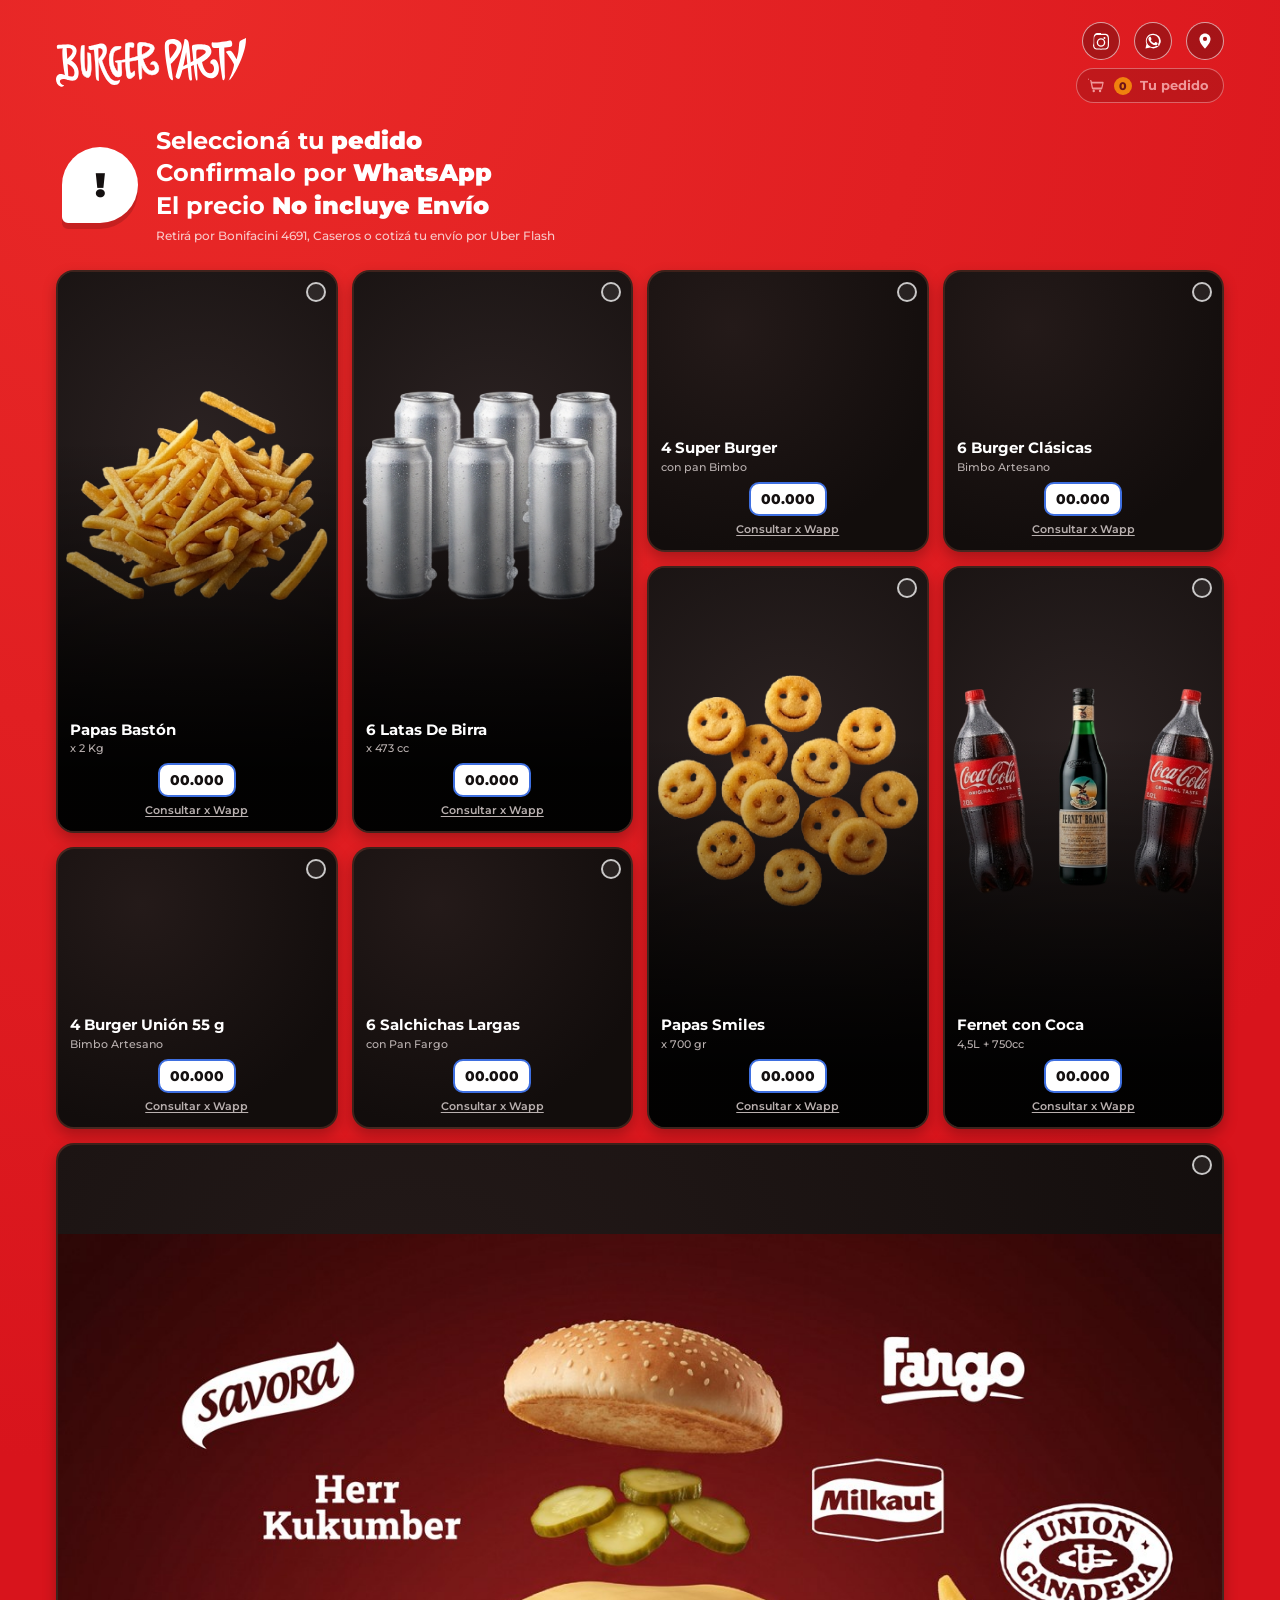
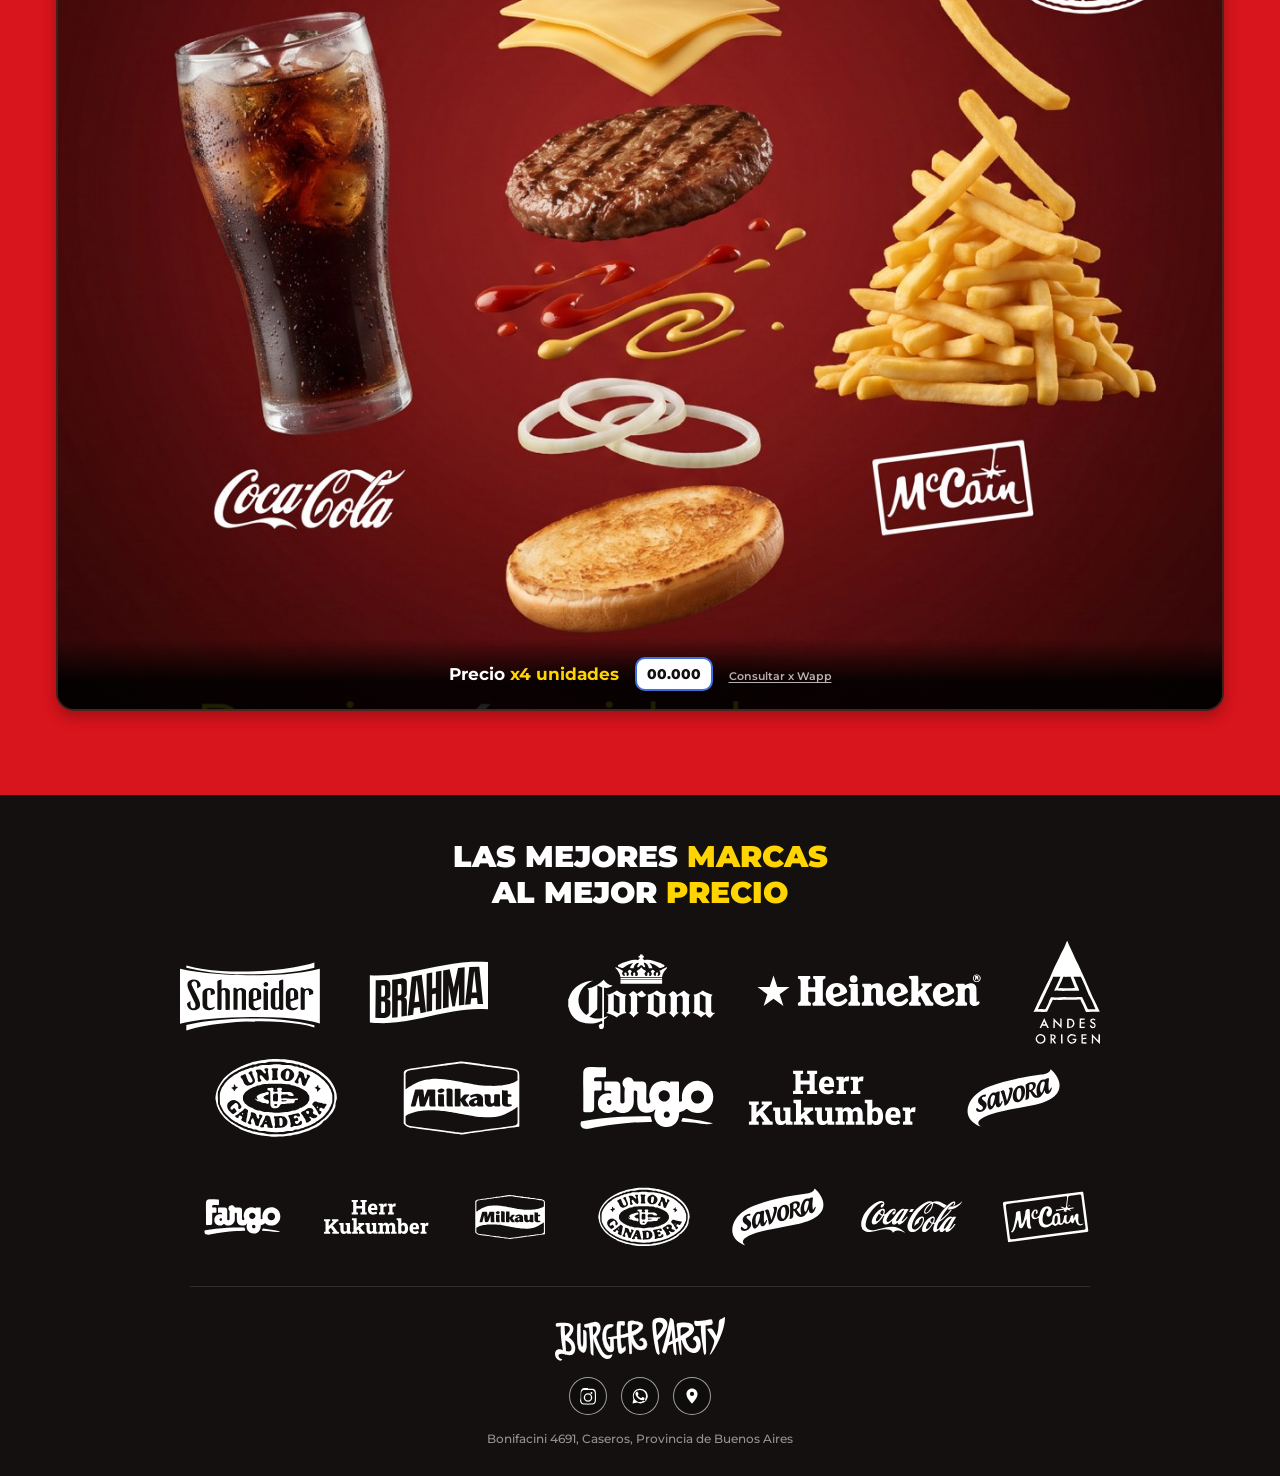
==== index.html @ 6c67264b "fixed" ====
<!DOCTYPE html>
<html lang="es">
<head>
<meta charset="UTF-8">
<meta name="viewport" content="width=device-width, initial-scale=1.0">
<title>Burger Party</title>
<link rel="preconnect" href="https://fonts.googleapis.com">
<link rel="preconnect" href="https://fonts.gstatic.com" crossorigin>
<link href="https://fonts.googleapis.com/css2?family=Montserrat:ital,wght@0,400;0,500;0,600;0,700;0,800;0,900;1,800&display=swap" rel="stylesheet">
<link rel="stylesheet" href="style.css">
</head>
<body>

<header>
  <div class="logo-mark"><?xml version="1.0" encoding="UTF-8"?>
<svg id="Capa_2" data-name="Capa 2" xmlns="http://www.w3.org/2000/svg" viewBox="0 0 1096.6 281.94">
  <defs>
    <style>
      .cls-1 {
        fill: #fff;
      }
    </style>
  </defs>
  <g id="Capa_1-2" data-name="Capa 1">
    <g>
      <path class="cls-1" d="M46.85,272.89c-33.49-7.22-38.74-52.2,23.28-30.93,47.51,16.29,63.85-12.46,59.87-50.93-4.54-43.78-49.97-64.84-49.97-64.84l-29.72-5.32-5.2,21.95s61.58,11.93,61.49,55.8c-.06,29.26-15.23,30.61-67.86,11.31-43.7-16.03-54.89,53.44-10.33,70.93,12.14,4.76,18.43-7.98,18.43-7.98"/>
      <path class="cls-1" d="M152.27,43.63c-3.89.98-6.75,4.27-7.17,8.26-3.57,33.79-4.19,145.98,16.19,164.98,28,26.11,39.67,6.17,41.76-35.25.95-18.88-1.83-54.72-1.57-76.85.2-17.21-8.98-19.32-19.7-19.58,0,0,8.29,110.52-6.86,108.66-13.77-1.69-12.05-126.71-11.63-149.47.03-1.78-1.64-3.1-3.36-2.67l-7.65,1.92Z"/>
      <path class="cls-1" d="M183.15,230.04c-6.39.15-14.05-3.91-22.85-12.11-21.42-19.98-20.01-134.24-16.64-166.19.48-4.57,3.8-8.39,8.26-9.51h0s7.65-1.92,7.65-1.92c1.27-.32,2.58-.04,3.6.78,1.02.81,1.59,2.02,1.56,3.32-1.62,86.2,2.64,147.07,10.36,148.01.35.04.84.01,1.47-.59,9-8.59,5.78-79.81,3.77-106.53l-.12-1.59,1.59.04c10.33.26,21.33,2.12,21.11,21.04-.12,9.92.39,22.82.88,35.3.6,15.32,1.22,31.16.69,41.61-1.41,27.92-6.86,43.42-16.65,47.39-1.48.6-3.05.92-4.7.95M152.63,45.03c-3.29.83-5.73,3.65-6.09,7.02-1.84,17.41-2.77,54.11-.88,87.8,2.31,41.15,8.21,68.13,16.62,75.97,10.18,9.49,18.41,13.05,24.49,10.59,8.4-3.41,13.53-18.91,14.85-44.86.52-10.33-.1-26.1-.69-41.36-.49-12.52-1-25.46-.88-35.44.18-15.47-7.31-17.66-16.7-18.07,1.11,15.43,6.37,96.59-4.78,107.23-1.11,1.06-2.43,1.55-3.82,1.37-4.65-.57-10.26-8.84-12.4-68.22-1.25-34.52-.69-72.04-.49-82.71,0-.4-.16-.76-.47-1.01-.31-.25-.71-.33-1.1-.23l-7.65,1.92Z"/>
      <path class="cls-1" d="M190.34,46.62s-7.86,19.56,8.82,22.35c16.68,2.79,43.76-16.48,62.64-7.59,18.88,8.89,2.37,44.34-19.93,59.23,0,0,40.88,162.06,103.49,149.51,15.87-3.18,22.98-13.89,24.16-29.38,0,0-29.36,18.06-53.57-7.1-24.21-25.16-49.99-103.18-49.99-103.18,0,0,35.95-35.89,25.93-73.77-10.02-37.88-45.26-22.57-59.43-19.22-14.17,3.36-33.39,10.52-42.13,9.14"/>
      <path class="cls-1" d="M339.34,271.27c-29.86.68-54.15-37.57-69.65-71-17.86-38.54-28.19-79.14-28.3-79.54l-.08-.33.28-.19c16.18-10.8,28.95-31.97,27.89-46.22-.43-5.81-3.09-9.9-7.9-12.17-10.71-5.05-24.03-.91-36.92,3.1-9.48,2.94-18.43,5.72-25.6,4.53-4.45-.74-7.61-2.73-9.39-5.9-3.84-6.84.04-16.68.21-17.1l.14-.36.38.06c6.03.95,17.34-2.29,28.29-5.43,4.63-1.33,9.41-2.7,13.65-3.7,1.61-.38,3.46-.91,5.61-1.52,10.84-3.09,27.21-7.75,39.69-.66,7.01,3.99,11.96,11.3,14.72,21.74,5.22,19.72-2.16,38.87-9.26,51.45-7.03,12.45-15.19,21.12-16.59,22.57,1.72,5.14,26.65,78.67,49.79,102.71,23.65,24.59,52.69,7.2,52.98,7.02l.8-.49-.07.94c-1.27,16.77-9.53,26.8-24.55,29.81-2.06.41-4.1.64-6.11.68M242.42,120.82c1.02,3.94,11.19,42.43,28.16,79.06,16.39,35.37,42.65,76.18,74.69,69.77,14.47-2.9,22.23-12.08,23.7-28.04-4.93,2.65-31.4,15.2-53.37-7.63-24.01-24.95-49.84-102.58-50.1-103.36l-.09-.28.21-.21c.09-.09,9.04-9.1,16.66-22.6,7.01-12.42,14.28-31.3,9.15-50.71-2.69-10.18-7.49-17.29-14.26-21.14-12.12-6.9-28.27-2.3-38.95.74-2.15.61-4.01,1.14-5.65,1.53-4.22,1-8.99,2.37-13.61,3.69-10.82,3.1-22,6.31-28.31,5.51-.65,1.81-3.35,10.18-.13,15.92,1.63,2.91,4.56,4.73,8.71,5.42,6.95,1.17,15.79-1.59,25.16-4.5,13.06-4.06,26.56-8.25,37.61-3.05,5.08,2.39,8,6.88,8.45,12.97,1.08,14.48-11.74,35.88-28.04,46.91"/>
      <path class="cls-1" d="M217.63,55.8c7.83,69.15,8.55,76.96,13.52,174.35.47,9.33,7.71,16.92,17.01,17.84,0,0-2.98-155.64-5.16-197.57l-25.37,5.38Z"/>
      <path class="cls-1" d="M248.65,248.52l-.54-.05c-9.46-.93-16.96-8.79-17.44-18.29-4.98-97.68-5.69-105.24-13.51-174.32l-.05-.43,26.34-5.58.03.56c2.15,41.46,5.13,196.03,5.16,197.58v.54ZM218.16,56.18c7.78,68.71,8.5,76.44,13.47,173.95.45,8.84,7.3,16.2,16.04,17.32-.2-10.16-3.03-155.46-5.12-196.44l-24.39,5.17Z"/>
      <path class="cls-1" d="M346.26,48.45c-28.33,3.39-40.32,41.32-39.32,84.91.67,29.24,18.2,90.77,48.99,92.29,30.79,1.53,24.03-23.9,22.25-56.82-1.79-32.93-1.34-31.73-3.13-35.29-1.79-3.56-16.14-.74-30.29.21,0,0,5.73,4.28,11,5.38,0,0,4.72,55.26-.55,54.45-5.27-.81-25.23-31.74-25.76-60.73-.54-28.99-1.38-60.73,27.77-65.15,13.6-2.06,17.57-9.62,18.68-14.62.58-2.6-1.2-5.11-3.84-5.44-4.28-.53-12.24-.82-25.78.8"/>
      <path class="cls-1" d="M359.51,227.16c-1.17.03-2.39,0-3.66-.05-31.24-1.56-49.65-62.72-50.36-93.71-.9-39.3,9.3-82.63,40.59-86.38,13.67-1.64,21.76-1.34,26.13-.8,1.67.2,3.17,1.11,4.14,2.47.96,1.36,1.31,3.08.94,4.72-1.1,4.91-5.14,13.5-19.88,15.73-27.65,4.19-27.09,34.05-26.56,62.94v.76c.53,27.86,19.32,57.1,24.19,59.22,2.02-3.6,1.29-28.55-.66-51.75-5.18-1.43-10.28-5.21-10.51-5.38l-3.13-2.34,3.9-.26c3.75-.25,7.47-.63,11.06-.99,12.39-1.26,18.93-1.76,20.62,1.58q1.58,3.14,2.47,20.34c.21,4.09.47,9.17.82,15.52.24,4.44.57,8.72.89,12.87,1.39,17.97,2.48,32.17-5.01,39.86-3.54,3.64-8.79,5.51-15.98,5.67M346.43,49.88c-29.38,3.52-38.92,45.41-38.05,83.45.71,31.24,19.33,89.48,47.62,90.88,8.22.42,13.92-1.14,17.43-4.75,6.58-6.76,5.53-20.38,4.2-37.63-.32-4.16-.65-8.46-.89-12.93-.34-6.35-.61-11.43-.82-15.53q-.85-16.59-2.11-19.08c-.92-1.83-10.68-.84-17.8-.12-2.25.23-4.55.46-6.88.67,1.97,1.13,4.51,2.36,6.91,2.86l1.05.22.09,1.07c1.02,11.97,4.02,51.32-.34,55.39-.53.49-1.2.71-1.87.6-6.67-1.02-26.46-33.55-26.99-62.13v-.75c-.55-28.72-1.15-61.28,29-65.85,12.38-1.88,16.35-8.38,17.49-13.5.19-.85.02-1.71-.48-2.42-.5-.71-1.26-1.16-2.13-1.27-4.22-.52-12.05-.8-25.43.8"/>
      <path class="cls-1" d="M450.4,36.69c.22-3.2-1.66-6.18-4.65-7.35-11.53-4.52-37.99-1.43-43.13,3.23-6.19,5.62-2.14,178.83,10.08,196.74,12.22,17.9,38.93-10.91,42.02-17.07,1.51-3-.53-12.72-.57-19.14-.01-2.21-2.7-3.29-4.24-1.7-5.43,5.61-14.69,13.72-19.36,9.31-6.84-6.48-10.39-140.78-5.55-147.28,2.58-3.47,9.2-1.56,14.81.98,4.41,1.99,9.45-.99,9.77-5.82l.8-11.89Z"/>
      <path class="cls-1" d="M423.38,236.53c-4.9.11-8.89-2.04-11.87-6.41-8.1-11.85-11.38-82.39-12.2-103.73-.95-24.94-2.39-90.6,2.34-94.89,5.71-5.18,32.9-8.11,44.63-3.51,3.59,1.41,5.82,4.94,5.56,8.79l-.8,11.89c-.19,2.77-1.66,5.17-4.04,6.6-2.36,1.41-5.27,1.57-7.77.44-6.81-3.08-11.45-3.58-13.05-1.43-1.69,2.53-2.67,31.15-1.32,72.96,1.45,44.68,4.47,70.24,6.7,72.4,2.73,2.58,9.21-.87,17.33-9.26,1.11-1.15,2.79-1.5,4.27-.91,1.48.6,2.45,2.01,2.45,3.61.01,2.29.3,5.09.57,7.79.53,5.22.98,9.73-.16,12.01-2.69,5.36-18.73,22.73-31.9,23.61-.25.02-.49.03-.73.04M428.26,28.6c-10.7.24-21.84,2.47-24.67,5.04-2.22,3.01-3.35,42.26-1.35,93.69,2.14,55.01,6.61,93.77,11.66,101.16,2.55,3.73,5.83,5.39,10.02,5.13,12.15-.82,27.28-17.58,29.51-22.03.76-1.52.29-6.25-.14-10.42-.28-2.77-.57-5.63-.58-8.07,0-.62-.45-.87-.64-.94-.19-.08-.68-.21-1.12.24-9.78,10.11-17.17,13.34-21.39,9.35-4.97-4.71-7.08-58.31-7.6-74.63-.09-2.82-2.18-69.09,1.89-74.56,2.57-3.45,8.14-3.28,16.56.53,1.67.75,3.53.65,5.1-.29,1.56-.93,2.52-2.5,2.64-4.32l.8-11.89c.17-2.59-1.33-4.96-3.73-5.91-4.22-1.66-10.51-2.23-16.96-2.08"/>
      <path class="cls-1" d="M486.52,238.67c-2.52.65-5.02-1.14-5.21-3.73-2.15-29.24-12.89-177.91-10.57-197.04,2.58-21.23,42.75-11.67,68.72-5.22,58.6,14.56,14.93,72.28-37.99,87.07,0,0,19.73,71.08,50.96,70.27,34.84-.9,17.65-46.58-5.32-36.57,0,0-4.48-12.55,14.77-17.36,24.39-6.09,50.43,54.54,13.75,71.71-35.47,16.61-67.52-9.49-79.62-45.68-6.39-19.12-9.43-31.87-10.89-39.65-.16-.84-36.25,13.88-120.93,17.74-27.46,1.25-22.32-7.2-22.32-7.2,0,0,180.48-22.45,201.57-72.98,3.65-8.75-17.26-12.23-30.7-14.2-13.45-1.97-18.55,2.55-18.04,16.11.44,11.55.93,129.86,1.07,164.71.02,5.66-3.8,10.6-9.28,12.02"/>
      <path class="cls-1" d="M485.6,240.24c-1.21.03-2.4-.34-3.4-1.05-1.35-.97-2.2-2.49-2.32-4.15-1.13-15.38-4.58-62.95-7.29-107.76-29.91,7.62-66.28,12.45-108.3,14.36-13.6.61-21.28-.95-23.56-4.8-1.11-1.87-.56-3.77-.05-4.59l.36-.6.69-.09c1.13-.14,71.95-9.16,129.48-28.07-1.75-31.67-2.79-58.36-1.89-65.78.53-4.36,2.56-7.78,6.03-10.17,13.12-9.04,45.27-1.05,64.48,3.72,23.77,5.91,28.92,18.12,29.06,27.32.33,22.94-30.16,51.71-65.6,62.14,2.94,9.8,21.69,68.47,49.07,67.85h.06c9.03-.24,15.04-3.56,17.39-9.61,2.51-6.48.09-15.5-5.62-20.98-2.78-2.67-8.62-6.63-16.47-3.21l-1.42.62-.52-1.45c-.07-.19-1.66-4.78.99-9.71,2.39-4.47,7.37-7.68,14.8-9.53,13.03-3.26,25.27,10.35,30.64,25.47,9.33,26.26-2.75,42.78-15.93,48.95-13.97,6.54-28.42,6.96-41.81,1.22-15.77-6.77-29.45-22.03-37.46-41.49.12,23.82.2,45.59.25,57.81.02,6.32-4.24,11.84-10.36,13.42h0c-.42.11-.85.17-1.28.18M475.43,126.54c2.72,44.92,6.19,92.84,7.33,108.28.06.81.47,1.54,1.13,2.02.66.47,1.49.63,2.28.42,4.84-1.25,8.21-5.62,8.19-10.62-.05-13.58-.16-38.98-.29-65.87-5.75-17.42-8.63-29.32-10.07-36.62-.51.14-1.13.32-1.78.51-2.23.64-4.49,1.27-6.79,1.88M496.95,160.3c.15.45.3.9.45,1.35,7.23,21.66,21.51,38.86,38.19,46.02,12.61,5.41,26.24,4.99,39.44-1.18,19.33-9.05,19.86-30.1,14.43-45.37-4.81-13.55-16-26.43-27.22-23.63-6.57,1.64-10.92,4.35-12.93,8.04-1.27,2.34-1.31,4.56-1.14,5.96,6.35-2.11,12.83-.56,18,4.4,6.61,6.34,9.27,16.48,6.32,24.11-1.6,4.13-6.32,11.1-20.01,11.46h-.07c-13.54.31-26.48-11.68-38.45-35.63-8.8-17.59-13.82-35.52-13.87-35.7l-.38-1.39,1.39-.39c34.28-9.58,65.21-38.05,64.89-59.72-.17-11.74-9.46-20.24-26.86-24.56-18.74-4.66-50.1-12.45-62.15-4.15-2.8,1.92-4.37,4.59-4.8,8.14-.88,7.25.14,33.35,1.85,64.5,6.8-2.29,13.39-4.72,19.64-7.3-.13-17.15-.26-29.88-.39-33.27-.28-7.38,1.07-12.14,4.24-14.99,3.18-2.85,8.09-3.68,15.45-2.61,14.43,2.11,28.24,4.88,31.58,10.78.94,1.66,1.03,3.53.25,5.4-5.51,13.2-21.67,25.46-48.22,36.67.13,18.27.26,41.14.37,63.05M485.09,120.98c.34,0,.54.08.8.24l.55.34.13.65c1.09,5.86,3.25,15.29,7.45,28.93-.1-18.54-.2-37.2-.32-52.69-6,2.44-12.5,4.84-19.49,7.18.33,5.87.68,11.88,1.04,17.98,2.09-.56,4.15-1.13,6.17-1.71,2.17-.63,3.11-.9,3.67-.91M342.97,134.32c-.03.3,0,.68.26,1.09.78,1.26,4.39,4.08,20.92,3.35,42.08-1.92,78.44-6.76,108.26-14.42-.36-6.02-.71-11.98-1.03-17.79-10.92,3.56-23,7-36.25,10.31-43.63,10.9-85.56,16.6-92.15,17.46M506.77,46.83c-3.29.07-5.67.84-7.32,2.32-2.48,2.23-3.52,6.27-3.28,12.73.13,3.33.26,15.58.38,32.17,22.46-9.59,39.95-21.09,45.58-34.58.44-1.06.41-1.97-.09-2.87-3.11-5.49-21.59-8.2-29.48-9.35-2.18-.32-4.1-.46-5.79-.42"/>
      <path class="cls-1" d="M631.16,24.75c-12.61,31.88,16.23,189.78,24.58,205.21,8.35,15.43,20.92,19.3,19.39,3.89-1.52-15.41-27.46-168.73-23.6-188.66,3.85-19.93,46.32-11.98,45.05,10.33-1.28,22.3-43.22,69.95-43.22,69.95l.73,32.19s72.13-60.71,71.4-111.17c-.72-50.46-83.24-49.79-94.34-21.74"/>
      <path class="cls-1" d="M785.35,235.71s-15.16-202.53-21.13-214.57c-5.96-12.05-22.57-22.44-23.72-7.35-1.15,15.09-32.29,151.3-50.29,207.95,0,0,5.48,17.33,19.94,13.81,14.47-3.53,41.02-153.65,41.02-153.65,0,0,12.37,124.79,16.22,148.91,3.85,24.12,18.9,14.56,17.96,4.9"/>
      <path class="cls-1" d="M715.91,173.23s139.63-69.87,147.2-87.58c8.43-19.72-28.63-20.5-48.22-18.32-10.9,1.21-1.4,68.92.28,117.6,1.68,48.68,3.8,63.29-4.08,60.29-7.87-3-17.91-102.47-22.04-150.71-4.13-48.23-12.63-54.78,17.3-57.16,29.94-2.38,72.13-2.4,83.39,17.14,11.26,19.54,18.58,46.59-46.61,84.5,0,0,9.33,63.55,44.48,64.88,35.16,1.34,29.74-55.34,4.3-56.7,0,0-6.74-21.04,18.64-24.43,25.38-3.39,46.44,72.1,12.5,99.41-33.94,27.32-79.1-2.61-94.64-42.55-15.55-39.94-9.67-31.71-21.18-27.8-11.51,3.92-90.81,40.12-95.48,39.16-4.67-.96,4.17-17.75,4.17-17.75"/>
      <path class="cls-1" d="M943.37,45.23c-9.99,30.88,14.31,165.81,16.47,186.5s16.3,14.51,15.44-13.42c-.86-27.93-4.05-177.68-4.05-177.68,0,0-24.49-5.82-27.86,4.6"/>
      <path class="cls-1" d="M901.74,24.26c-6.22-1.05-5.93,34.95,12.03,33.73,17.96-1.22,79.78-2.01,95.28-7.74,15.5-5.73,5.69-36.96-1.26-36.29-6.96.67-77.1,15.17-106.04,10.3"/>
      <path class="cls-1" d="M76.23,58.55c3.83.76,4.33-21.56-6.83-21.13-11.15.42-49.49-.24-59.21,3.02-9.72,3.26-4.22,22.81.11,22.52,4.33-.29,48.08-7.97,65.93-4.41"/>
      <path class="cls-1" d="M981.38,81.32s41.58,56.64,45.59,69.76c4.01,13.12-23.43,83.24-30.37,92.44-6.94,9.2.64-4.69,7.78-3.56,7.13,1.12,95.41-143.63,92.14-239.96,0,0-22.83,11.41-33.8,17.51-10.97,6.1-1.23,52.33-20.5,105.13,0,0-20.98-40.57-30.09-46.66-9.11-6.09-33.38.66-30.74,5.33"/>
      <path class="cls-1" d="M40.26,52.75c-11.64,27.02,9.03,163.23,15.79,176.68,6.76,13.45,17.45,17.1,16.54,3.84-.91-13.26-11.24-175.25-11.24-175.25,0,0,39.38-4.75,34.23,22.82-3.52,18.85-39.14,47.34-39.14,47.34l-.2,27.63s62.09-36.98,62.78-80.29c.68-43.31-68.51-46.55-78.76-22.77"/>
    </g>
  </g>
</svg></div>
  <div class="header-right">
    <div class="icons">
      <a class="icon-btn" id="ig-btn" href="#" target="_blank" rel="noopener" aria-label="Instagram">
        <svg viewBox="0 0 24 24"><path d="M12 2.2c3.2 0 3.6 0 4.85.07 1.17.05 1.97.24 2.43.4a4.9 4.9 0 0 1 1.77 1.15 4.9 4.9 0 0 1 1.15 1.77c.16.46.35 1.26.4 2.43.06 1.25.07 1.65.07 4.85s0 3.6-.07 4.85c-.05 1.17-.24 1.97-.4 2.43a4.94 4.94 0 0 1-1.15 1.77 4.9 4.9 0 0 1-1.77 1.15c-.46.16-1.26.35-2.43.4-1.25.06-1.65.07-4.85.07s-3.6 0-4.85-.07c-1.17-.05-1.97-.24-2.43-.4a4.9 4.9 0 0 1-1.77-1.15 4.9 4.9 0 0 1-1.15-1.77c-.16-.46-.35-1.26-.4-2.43C2.2 15.6 2.2 15.2 2.2 12s0-3.6.07-4.85c.05-1.17.24-1.97.4-2.43a4.9 4.9 0 0 1 1.15-1.77A4.9 4.9 0 0 1 5.6 1.8c.46-.16 1.26-.35 2.43-.4C9.28 1.34 9.68 1.33 12 1.33Zm0 1.8c-3.15 0-3.52 0-4.76.07-1.02.05-1.57.21-1.94.35-.49.19-.84.42-1.2.79-.37.36-.6.71-.79 1.2-.14.37-.3.92-.35 1.94-.06 1.24-.07 1.61-.07 4.76s0 3.52.07 4.76c.05 1.02.21 1.57.35 1.94.19.49.42.84.79 1.2.36.37.71.6 1.2.79.37.14.92.3 1.94.35 1.24.06 1.6.07 4.76.07s3.52 0 4.76-.07c1.02-.05 1.57-.21 1.94-.35.49-.19.84-.42 1.2-.79.37-.36.6-.71.79-1.2.14-.37.3-.92.35-1.94.06-1.24.07-1.6.07-4.76s0-3.52-.07-4.76c-.05-1.02-.21-1.57-.35-1.94a3.1 3.1 0 0 0-.79-1.2 3.1 3.1 0 0 0-1.2-.79c-.37-.14-.92-.3-1.94-.35-1.24-.06-1.61-.07-4.76-.07Zm0 4.3a5.7 5.7 0 1 1 0 11.4 5.7 5.7 0 0 1 0-11.4Zm0 1.8a3.9 3.9 0 1 0 0 7.8 3.9 3.9 0 0 0 0-7.8Zm5.9-2a1.33 1.33 0 1 1-2.66 0 1.33 1.33 0 0 1 2.66 0Z"/></svg>
      </a>
      <a class="icon-btn" id="wa-btn" href="#" target="_blank" rel="noopener" aria-label="WhatsApp">
        <svg viewBox="0 0 24 24"><path d="M17.5 14.4c-.3-.15-1.77-.87-2.04-.97-.27-.1-.47-.15-.67.15-.2.3-.77.97-.94 1.17-.17.2-.35.22-.65.07-.3-.15-1.26-.46-2.4-1.47-.9-.8-1.5-1.78-1.68-2.08-.17-.3-.02-.46.13-.6.13-.13.3-.35.45-.52.15-.17.2-.3.3-.5.1-.2.05-.37-.02-.52-.07-.15-.67-1.6-.92-2.2-.24-.58-.49-.5-.67-.5-.17-.01-.37-.01-.57-.01-.2 0-.52.07-.8.37-.27.3-1.05 1.02-1.05 2.5s1.07 2.9 1.22 3.1c.15.2 2.1 3.2 5.1 4.48.71.3 1.27.49 1.7.62.72.23 1.37.2 1.88.12.57-.09 1.77-.72 2.02-1.42.25-.7.25-1.3.17-1.42-.07-.13-.27-.2-.57-.35Z"/><path d="M12 2.2A9.8 9.8 0 0 0 3.24 15.9L2 22l6.28-1.2A9.8 9.8 0 1 0 12 2.2Zm0 1.8a8 8 0 0 1 6.94 11.98l-.2.35.62 2.7-2.75-.7-.34.2A8 8 0 1 1 12 4Z"/></svg>
      </a>
      <a class="icon-btn" id="map-btn" href="#" target="_blank" rel="noopener" aria-label="Ubicación">
        <svg viewBox="0 0 24 24"><path d="M12 2c-4.1 0-7.4 3.3-7.4 7.4 0 5.5 6.6 12 6.9 12.3.3.3.7.3 1 0 .3-.3 6.9-6.8 6.9-12.3C19.4 5.3 16.1 2 12 2Zm0 10a2.8 2.8 0 1 1 0-5.6 2.8 2.8 0 0 1 0 5.6Z"/></svg>
      </a>
    </div>

    <button class="cart" id="cart-btn" type="button" aria-label="Ver pedido y comprar por WhatsApp">
      <svg viewBox="0 0 24 24" class="cart-icon"><path d="M2.5 3a1 1 0 0 0 0 2h1.4l.4 2.02 1.72 8.6A2 2 0 0 0 8 17.2h9.4a2 2 0 0 0 1.94-1.52L21 8.6a1 1 0 0 0-.97-1.24H6.1l-.3-1.5A1 1 0 0 0 4.83 5H2.5Zm4.02 6.36h12.9l-1.2 4.8a.5.5 0 0 1-.48.36H8a.5.5 0 0 1-.49-.4L6.52 9.36ZM8.5 20.5a1.5 1.5 0 1 1 0-3 1.5 1.5 0 0 1 0 3Zm8 0a1.5 1.5 0 1 1 0-3 1.5 1.5 0 0 1 0 3Z"/></svg>
      <span class="cart-count" id="cart-count">0</span>
      <span class="cart-subtotal" id="cart-subtotal">Tu pedido</span>
    </button>
  </div>
</header>

<div class="wrap">

  <div class="promo">
    <a class="bubble" href="admin.html">!</a>
    <div class="promo-text">
      <div class="big">Seleccioná tu <b>pedido</b></div>
      <div class="big">Confirmalo por <b>WhatsApp</b></div>
      <div class="big">El precio <b>No incluye Envío</b></div>
      <div class="promo-note">Retirá por Bonifacini 4691, Caseros o cotizá tu envío por Uber Flash</div>
    </div>
  </div>

  <div class="grid" id="grid"><!-- las cards se generan por JS --></div>

</div>

<footer>
  <div class="brands-title">LAS MEJORES <span class="hl">MARCAS</span><br>AL MEJOR <span class="hl">PRECIO</span></div>

  <div class="brand-logos" role="img" aria-label="Schneider, Brahma, Corona, Heineken, Andes Origen, Unión Ganadera, Milkaut, Fargo, Herr Kukumber, Savora, Coca-Cola, McCain">
    <?xml version="1.0" encoding="UTF-8"?>
<svg id="Capa_2" data-name="Capa 2" xmlns="http://www.w3.org/2000/svg" viewBox="0 0 2780.65 922.4">
  <defs>
    <style>
      .cls-1 {
        fill: #fff;
      }
    </style>
  </defs>
  <g id="Capa_1-2" data-name="Capa 1">
    <g>
      <g id="mWqYun">
        <g>
          <path class="cls-1" d="M422.59,249.72c-12.21-3.81-24.84-6.84-38.39-9.22-24.05-4.23-47.54-6.68-72.02-8.41-33.33-2.12-65.84-2.84-99.29-2.29-38.92.64-76.95,2.1-115.67,5.42-22.03,1.93-43.11,4.25-64.82,7.87-11.35,1.83-21.98,3.97-32.4,6.78V83.72c16.67,4,33.39,6.77,51.1,9.24,38.01,5.26,75.58,7.87,113.96,9.51,5.5-.71,10.07.23,15.4.43,29.22,1.08,57.79.93,87.22.22,34.59-1.25,68.12-3.65,102.27-8.64,18.27-2.78,35.59-5.95,52.65-10.75v166ZM53.76,205.78c10.11-6.73,7.42-19.41,2.19-30.23l-19.59-40.6c-1.7-3.52-2.3-7.16.11-9.98,2.25-2.64,5.88-3.83,9.75-2.75,2.53.7,4.99,4.11,5.15,7.49l.67,14.23,10.12-7.24c.51-7.1-2.42-13.31-8.52-17.07-7.66-4.73-17.72-4.37-25.36.64-8.11,5.32-6.76,17.3-2.14,27l18.62,39.16c1.92,4.04,2.86,8.58,1.25,12.82-1.33,3.49-5.05,4.37-8.64,3.69-6.83-1.29-5.43-12.49-5.86-21.52l-10.5,7.6c.38,8.85,5.12,17.33,13.48,19.47,6.78,1.74,13.46,1.18,19.27-2.69ZM274.23,192.74c0,4.85,2.51,10.16,6.32,12.45,5.99,3.6,13.64,2.63,18.85-.74,2.92,4.25,8.21,4.85,12.68,2.82l-.16-90.99c-5.11.76-8.85,2.31-12.48,4.64l-.03,23.3c-4.51-1.91-8.85-2.87-13.71-2.17-6.29.9-11.44,5.96-11.44,12.67l-.03,38.03ZM137.31,158.16l.18,49.58c4.58.77,8.48.75,13.03.08v-57.63c-5.39-8.83-15.24-9.27-25.06-5.81l-.08-27.64c-4.69.64-8.52,1.96-12.46,3.95l.06,86.63c6.02,1.86,12.55,1.53,12.56-2.59l.11-50.69c0-2.31,1.39-4.38,2.76-5.22,1.52-.93,4.74-1.57,6.28-.27,2.39,2.02,2.61,5.96,2.62,9.62ZM266.6,130.83c0-3.9-3.16-7.06-7.06-7.06s-7.06,3.16-7.06,7.06,3.16,7.06,7.06,7.06,7.06-3.16,7.06-7.06ZM389.7,154.09l.37,9.99,12.17-4.14c.03-2.77,1.32-7.06-.25-9.7-5.05-8.54-16.55-9.94-24.64-4.75-4.65-3.56-10.47-6.92-12.03-4.72-.32.45-.72,1.22-.72,2.31l.15,64.34c4.21,1.33,8.3,1.39,12.24-.07l.04-47.18c0-7.02,1.94-12.73,7.36-12.04,2.69.34,5.2,2.64,5.32,5.96ZM186.7,154.39l.17,53.49c4.3.6,7.9.49,12.52.14v-57.95c-6.04-8.24-16.54-9.98-25.09-4.52-6.15-4.39-12.72-6.75-12.72-1.82l.09,64.23h12.42s.2-51.57.2-51.57c.01-3.14,1.46-6.46,4.1-7.84,1.89-.98,4.46-.5,5.85.67,1.1.92,2.45,2.78,2.46,5.17ZM228.69,202.32c-3.74-1.05-6.67-5.07-6.7-8.53l-.11-11.23,23.48-7.15-.45-19.84c-1.83-9.57-11.43-14.71-20.55-13.61-8.53,1.03-16.41,7.82-16.43,17.58l-.07,34.27c-.02,9,8.89,14.84,17.04,15.52,7.45.62,14.64-1.22,19.08-7.05,2.8-7.07-6.51,2.52-15.28.06ZM340.09,202.11c-3.14-1.14-5.96-4.8-6.02-7.7l-.24-11.85,23.5-7.16-.43-19.9c-1.8-9.48-11.51-14.68-20.61-13.55-8.42,1.05-16.38,7.88-16.39,17.56l-.04,34.27c-.01,9.27,9.23,15.09,17.62,15.59,7.25.43,14.11-1.43,18.46-7.07,2.82-7.26-7.07,2.98-15.83-.19ZM87.33,201.39c-3.21-1.54-5.13-5.6-5.14-9.04l-.08-38.68c0-2.97,2.23-5.23,4.62-5.52,2.44-.3,5.82.65,5.91,3.62l.35,12.03,11.7-3.84c2.17-6.3.14-12.87-6.19-15.52-6.58-2.76-14.08-2.73-20.7.25-5.41,2.43-9.87,7.72-9.84,13.87l.14,33.63c.02,5.91,3.24,12.35,8.53,14.98,9.35,4.63,24.27,2.22,28.83-7.38-1.91-4.38-8.15,6.38-18.12,1.61ZM265.88,207.69l-.03-59.37c-3.88-2.94-8.38-4.67-13.42-4.27l.05,62.15c0,2.55,6.99,2.57,13.4,1.49Z"/>
          <path class="cls-1" d="M365,251.94c-80.03-13.46-171.51-10.95-252.14-1.07-23.22,2.85-45.38,6.66-67.93,11.87-9.05,2.09-17.28,4.47-25.86,7.69l.06-16.3c24.63-6.52,49.23-10.33,74.77-13.28,42.58-4.92,84.62-6.41,127.53-6.48,60.77-.09,125.38,5.52,184.44,20.04.4,2.28.34,4.25.11,6.89-13.64-3.98-26.79-6.98-40.98-9.37Z"/>
          <path class="cls-1" d="M165.95,100.21c-47.53-1.79-100.52-8.05-146.77-19.49l-.02-6.85c16.08,4.65,31.99,8.05,48.95,10.65,77.75,11.91,165.87,9.34,243.99-.22,22.81-2.79,44.51-6.56,66.7-11.53,9.42-2.32,18.09-4.53,27.3-8.06l-.1,16.27c-16.9,4.59-33.32,7.6-50.69,10.17-33.95,5.02-67.32,7.51-101.68,8.8l-76.69.68-10.99-.41Z"/>
          <g>
            <path class="cls-1" d="M293.77,201.42c-3.35.34-5.97-1.61-5.99-4.95l-.19-42.49c-.01-3.05,2.59-5.35,5.02-5.84,2.54-.51,6.71.94,6.73,4.25l.19,42.93c.01,3.38-2.1,5.72-5.76,6.09Z"/>
            <path class="cls-1" d="M344.82,172.36c-3.52,1.81-7.18,2.96-11.26,3.2v-21.61c.02-3.34,2.04-5.84,4.88-5.94,3.15-.11,6,1.94,6.06,5.53l.32,18.83Z"/>
            <path class="cls-1" d="M232.88,172.24c-3.5,1.95-7.07,3.04-11.42,3.34l.08-21.72c.01-3.36,2.21-5.79,4.99-5.86,3.2-.08,5.95,1.94,6.01,5.56l.34,18.68Z"/>
          </g>
        </g>
      </g>
      <g id="MbFTgX.tif">
        <g>
          <polygon class="cls-1" points="1793.9 174.53 1763.98 196.2 1775.26 161.15 1745.49 139.41 1782.39 139.21 1793.89 103.95 1805.35 139.26 1842.37 139.31 1812.43 161.05 1823.85 196.26 1793.9 174.53"/>
          <g>
            <path class="cls-1" d="M2173.65,197.36l-6.5-.04c-18.99-3.28-31.02-15.18-31.72-34.76-.41-11.56,4.75-22.38,13.62-28.92,9.37-6.91,21.75-8.6,32.42-4.12,8.36,3.51,13.92,10.48,17.71,18.37,1.81,3.77,1.21,8.12-2.61,9.98l-12.67,6.19-24.78,8.38c-.03,4.78,3.41,8.74,7.88,10.32,10.67,3.78,19.21-1.75,26.95-9.15,1.76-.92,4.48.67,5.52,1.76,1.2,1.25,2.52,3.45,1.59,5.34-2.34,4.76-6.51,8.24-11,11.01-5.13,3.16-10.71,4.59-16.4,5.63ZM2176.31,156.39c4.95-1.67,3.26-11.23-1.68-15.84-3.76-3.52-10.67-3.17-13.81,1.07-5.57,7.53-4.98,21.67,1.54,19.47l13.95-4.71Z"/>
            <path class="cls-1" d="M2313.64,197.36l-6.48-.04c-4.44-.86-8.56-1.91-12.64-3.9-8.29-4.04-14.52-10.98-17.21-19.84-2.12-6.99-2.51-14.07-.75-21.13,5.09-20.3,27.39-31.28,46.47-22.19,11.49,5.48,22.51,23.13,13.88,27.38l-13.03,6.43-24.76,8.4c.07,4.81,3.43,8.69,7.87,10.28,4.95,1.78,10.28,1.51,15.1-.49,4.54-2.21,8.33-5.13,11.79-8.77,4.22-.59,7.75,2.73,7.54,6.86-6.08,10.63-16.38,15.02-27.78,17.01ZM2316.32,156.41c4.98-1.68,3.31-11.26-1.67-15.89-3.65-3.38-10.39-3.18-13.56.86-5.77,7.36-5.26,21.92,1.27,19.72l13.96-4.7Z"/>
            <path class="cls-1" d="M1989.87,197.36l-6.48-.04c-4.03-.81-7.77-1.73-11.53-3.42-8.94-4.02-15.66-11.33-18.39-20.76-1.94-6.7-2.33-13.42-.73-20.18,4.85-20.55,27.26-31.87,46.55-22.73,8.16,3.87,14.01,11.59,16.97,19.88,1.14,3.2-.96,6.31-3.39,7.78-11.04,6.68-24.83,10.58-37.45,14.59.1,4.82,3.42,8.65,7.8,10.25,4.94,1.81,10.28,1.52,15.11-.45,4.54-2.2,8.37-5.08,11.8-8.78,4.24-.63,7.88,2.73,7.55,6.96-6.06,10.48-16.46,15-27.81,16.89ZM1992.62,156.43c5.5-2.45,2.75-12.15-1.98-16.16-3.69-3.14-10.23-2.78-13.28,1.15-5.4,6.95-5.6,21.43,1.25,19.72,4.79-1.2,9.39-2.64,14.01-4.7Z"/>
            <path class="cls-1" d="M2420.17,110.91v3.23c-.62.37-.6,1.11-.84,1.9-1.78,5.74-7.43,9.01-13.23,7.98-5.52-.98-9.65-5.94-9.5-11.74.14-5.55,4.28-10.52,10.41-11.3,6.34-.8,11.73,4.06,13.16,9.93ZM2402.99,105.23c-4.09,2.87-5.07,8.49-2.21,12.57,2.87,4.08,8.51,5.09,12.62,2.26,4.12-2.83,5.16-8.44,2.33-12.55-2.83-4.11-8.46-5.17-12.6-2.38l.65.6,5.99.06c1.55.01,2.65,1.08,3.13,1.92.88,1.52-.21,3.39-.79,4.47l1.81,6.19c-1.11-.07-2.16.03-2.82-.3-.48-.24-.65-1.29-.78-2.04-.34-1.94-1.68-3.02-3.94-2.47l-.03,4.68h-2.95s0-12.44,0-12.44l-.42-.58Z"/>
            <path class="cls-1" d="M1950.23,195.73l-37.41.04c-1.2-2.59-1.77-5.32-1.3-8.12.32-1.96,8.45-1.45,8.46-9.52v-22.57c.01-1.19-.74-2.21-1.94-2.21l-17.3-.02c-1.22,0-2.02.99-2.01,2.23l.1,23.08c.03,7.15,7.17,6.9,7.79,8.68.95,2.69.47,5.7-.7,8.42l-37.13.08c-1.52-2.54-1.65-5.67-1.04-8.62l5.83-3.28c1.95-1.89,2.22-4.94,2.22-7.69v-52.6c-.01-7.52-2.06-7.87-8.08-10.46-.58-2.52-.36-5.03.89-7.52l35.74-.09c1.03,2.53,1.28,5.02.71,7.47l-4.62,2.98c-1.86,1.2-1.7,4.29-1.7,6.5l.05,15.34c0,1.04,1,1.76,1.95,1.76l17.33-.02c.94,0,1.89-.75,1.89-1.74l.05-15.63c.02-5.67-1.72-6.8-6.42-9.09-.53-2.39-.32-4.8.51-7.45l36.11.05c.69,2.22,1.66,5.06.5,7.1l-5.91,3.22c-1.73.94-1.82,3.75-1.82,5.88v55.48c0,2.55.39,5.7,2.49,6.8l5.4,2.84c.85,2.68.52,5.48-.63,8.7Z"/>
            <path class="cls-1" d="M2275.86,195.7l-22.37-.06-16.11-29.11-5.79,4.69.39,9.03c.12,2.75,2.2,4.75,4.74,5.64,2.03.71,2.68,1.96,2.31,4.26-.23,1.44.04,4.82-1.73,5.47l-32.41.11c-1.53-1.73-1.17-3.68-1.4-5.7s.09-3.23,2.01-3.92c3.06-1.11,4.98-3.94,4.99-7.52l.06-57.92c0-1.9-.32-4.03-1.73-4.88l-5.13-3.11c-1.15-1.89-.36-5.17.76-7.23l22.68-.16c2.81-.02,4.43,1.76,4.44,4.61l.07,42.53c5.5-4.02,9.93-8.45,13.97-13.29-.59-2.38-3.34-2.34-4.19-3.52-1.42-1.96-.49-5,.14-7.56l30-.12c1.22,2.74,1.19,5.47.45,8.18-3.46.79-6.25,2.38-8.75,4.75l-11.14,10.57,16.09,29.44c3.43,6.27,9.65,3.81,9.12,8.58-.24,2.16.03,4.28-1.46,6.24Z"/>
            <path class="cls-1" d="M2372,178.41c0,3.69,2.02,6.61,5.1,7.61,2.18.7,2.38,2.66,2,4.53-.27,1.34.05,4.82-1.81,5.04l-32.37.13c-1.53-1.76-1.16-3.67-1.38-5.7-.2-1.85.09-3.22,1.96-3.89,3.08-1.11,5.26-3.88,5.26-7.46l.04-33.8c0-3.86-2.08-6.54-5.75-7.58-.37-2.7-.4-5.33.82-7.86l24.62.04,2.15,3.92c5.12-2.58,10.03-4.75,15.6-5.57,9.99-1.47,18.73,5.18,18.84,15.5l.42,39.67c0,.6.31,1.04.53,1.21,1.41,1.12,3.4-1.88,5.3-1.86,1.51.02,4.01,2.55,3.69,4.27-1.41,7.49-13.27,12.57-22.85,8.32-4.65-2.06-7.48-6.29-7.5-11.38l-.08-35.3c0-2.23-1.4-4.11-2.7-4.99-1.79-1.21-4.13-1.26-6.22-.35-3.45,1.49-5.71,4.99-5.7,8.94l.02,26.58Z"/>
            <path class="cls-1" d="M2089.09,178.43c0,3.84,2.14,6.57,5.25,7.66,1.86.65,2.18,2.02,1.89,4.01-.22,1.55.03,4.63-1.63,5.53h-32.46c-1.67-1.06-1.23-4.01-1.49-5.5-.37-2.14.13-3.33,2.12-4.09,2.98-1.13,5.11-3.9,5.11-7.41v-34.3c-.01-3.61-2.22-6.01-5.58-7.01-.54-2.7-.59-5.51.74-7.94l24.02.05c1.25.4,1.77,2.39,2.45,3.96,5.32-2.51,10.26-4.84,16.07-5.63,9.73-1.32,18.45,5.11,18.57,15.17l.46,39.86c0,.67.38,1.39.74,1.56,1.41.64,3.52-2.22,5.19-2.03,1.62.19,3.9,2.49,3.54,4.39-1.38,7.32-13.08,12.37-22.64,8.27-4.75-2.04-7.66-6.33-7.67-11.49l-.08-35.44c0-2.1-1.36-3.84-2.46-4.67-1.86-1.39-4.16-1.43-6.25-.57-3.52,1.45-5.88,5-5.87,9.01v26.61Z"/>
            <g>
              <path class="cls-1" d="M2021.61,195.6c-1.82-.69-1.45-4.08-1.64-5.51-.28-2.11.21-3.39,2.17-4.08,3.01-1.06,4.85-3.95,4.86-7.36l.06-33.28c0-3.73-1.85-6.36-5.47-7.33-.47-2.68-.52-5.39.72-7.92l24.23-.06c1.06,0,1.99.92,1.99,2l.14,46.56c.01,3.57,2.09,6.37,5.17,7.42,1.91.65,2.19,2.1,1.96,3.95-.25,2.02,0,3.9-1.46,5.69l-32.72-.09Z"/>
              <ellipse class="cls-1" cx="2036.09" cy="114.98" rx="11.56" ry="11.51"/>
            </g>
          </g>
        </g>
      </g>
      <g id="wodL8r">
        <g>
          <g>
            <path class="cls-1" d="M1277.16,265.66h-8.12c-2.72-5.19-5.21-8.85-1.18-13.02,1.86-1.92,4.61-3.29,8.19-2.68.39-2.89.77-5.18-.4-9.23-19.08,9.53-40.79,11.66-61.39,5.12-20.32-6.45-34.87-22.79-39.13-43.51-.3-1.46-.9-2.25-1.63-2.72v-23.88c.65-.42,1.54-1.25,1.88-2.55,8.4-32.68,41.83-52.99,73.88-53.18-18.52,5.96-32.23,19.29-40.1,36.74-10.94,24.24-3.03,52.39,19.02,66.91,2.59-1.63,7.22-4.1,7.24-7.18l.24-64.62c.01-3.49-1.42-5.78-4.4-8.18,18.71-3.19,34.86-12.97,49.48-26.88,6.58,9.33,15.56,16.6,26.79,17.98-8.08,7.6-16.84,7.39-25.98,6.66l.02,89.91,12.44-4.31c-3.54,5-8.37,6.91-12.38,10.48l-.43,22.3c-.05,2.43-2.82,4.27-4.03,5.84ZM1237.19,228.71c14.48,6.25,26.84,6.95,39.04,3.99l-.05-92.06-14.57-5.84-.55,71.72-23.88,22.2Z"/>
            <g>
              <path class="cls-1" d="M1616.06,216.49v2.81c-1.68.13-2.92,1.08-4.32,2.66l-8.79,9.89c-6.46-.55-10.54-5.55-13.74-11.54-5.97,2.42-10.26,6.49-14.28,11.28-7.57-7.21-16.55-11.92-26.36-14.37,3.49-1.03,5.61-3.16,5.63-6.54l.25-42.02c.02-2.65-.61-4.51-2.64-6.35,10.19-1.51,19.4-6.36,28.26-12.84,9.24,5.94,19.16,10.41,29.74,12.98-2.63,2.06-4.38,5.19-4.36,9.04l.16,39.39c.01,3.18,2.14,5.76,4.15,6.34,2.29.66,4.43.15,6.3-.73ZM1588.5,217.02v-48.16s-17.33-8.3-17.33-8.3l-.05,48.7c6.01,2.74,10.79,6.73,17.38,7.76Z"/>
              <path class="cls-1" d="M1501.93,170.81l-.11,40.03c0,3.45,2.62,5.85,5.72,6.28-6.09,4.21-11.78,7.87-15.79,14.47-3.51-6.07-8.73-9.89-14.42-14.39,3.13-.59,5.63-2.88,5.65-6.37l.24-37.95c.03-5.07-2.67-8.72-7.44-10.3l14-11.46c5.71,2.34,10.2,5.66,12.54,12.34l21.11-14.2c5.49,5.62,11.11,10.05,17.69,13.03-1.99,2.92-2.99,5.78-2.97,9.2l.19,39.34c.02,3.51,2.53,5.81,5.65,6.38-6.44,3.97-11.99,8.03-15.74,14.25-3.58-6.14-8.73-10.03-14.33-14.29,3.01-.57,5.58-2.87,5.59-6.33l.09-36.58c.01-4.29-3.26-9.26-7.85-9.34-2.7-.04-7.84,3.24-9.82,5.88Z"/>
              <path class="cls-1" d="M1441.22,231.52c-9.51-7.49-20-11.25-31.78-14.04,2.79-1.26,5.34-3.08,5.36-6.56l.23-39.38c.02-3.72-.19-6.69-2.29-9.3,10.51-1.32,19.29-6.51,28.3-12.94,8.38,5.75,17.39,10.42,28.31,12.37.43,1.74-2.89,4.19-2.91,7l-.4,40.85c-.03,3.46,1.52,6.04,3.97,8.07-11.58,1.73-21.49,5.93-28.79,13.94ZM1448.96,219.18l.06-50.34-17.18-8.23v50.01s17.12,8.55,17.12,8.55Z"/>
              <path class="cls-1" d="M1320.4,231.42c-9.69-7.6-20.55-11.5-31.78-14.14,3.6-1.35,5.42-3.7,5.45-7.1l.27-42.91c.02-2.65-1.48-3.95-4.24-4.91,10.83-1.14,20.45-6.25,30.12-13.04,8.47,5.58,17.34,10.51,28.32,12.29.4,1.79-2.89,4.23-2.91,7.05l-.37,40.86c-.03,3.44,1.6,5.97,3.88,8.04-11.58,1.37-21.37,6.02-28.74,13.86ZM1328.28,218.38l.04-49.49-17.27-8.28v49.97c6.15,2.81,10.93,6.71,17.23,7.79Z"/>
              <path class="cls-1" d="M1357.1,217.48c4.02-2.17,5.72-4.33,5.72-7.97l-.05-38.05c0-4.13-2.76-7.05-6.94-8.99l13.45-11.54c4.76,1.81,8.26,4.87,11.96,8.99l14.95-10.58c3.87,5.11,7.95,9.83,13.54,13.12-4.1,4.89-8.68,7.57-13.55,7.77-5.42.22-9.06-2.87-14.39-7.71l-.32,48.18c-.02,3.43,2.36,5.64,5.41,6.52-6.58,4.15-11.68,8.44-15.92,14.22-2.93-6.06-7.47-9.38-13.86-13.96Z"/>
            </g>
          </g>
          <g>
            <path class="cls-1" d="M1398.29,40.87c-.46.84-.64,2.52.06,3.3.56.63,2.18,1.01,3.48,1.77,1.39.81.88,3.96-.37,3.95-.82,0-3.61.93-3.7,1.87,1.23,2.41,3.74,3.77,5.37,6.29,9.01-2.12,18.14-1.29,27.29,1.62l21.26,6.78c2.98.95,5.08,4.56,9.43,4.49,1.67-.03,3.74,3.01,3.48,4.39-.55,2.92-13.24,7.34-15.38,6.04-9.9-6.01-18.75-13.41-30.7-14.73,4.38,5.83,9.24,9.21,8.84,15.45l-10.19.15c-1.7-8.16-6.03-15.91-15.12-17.14-.91,6.06,7.93,13.44,2.23,14.48-4.64.85-4.87-7.09-10.83-6.57-4.39.38-4.68,5.94-8.7,6.55-1.36.21-2.65-.39-2.74-1.87-.32-5.35,6.47-8.11,3.75-12.02-8.68.07-13.21,8.8-14.75,16.41-3.82.68-7.26.46-10.63-.29.73-6.58,5.02-9.5,9.18-15.19-11.42,1.44-20.35,8-29.63,14.38-2.99,2.06-16.17-2.74-16.44-5.67-.13-1.38,1.77-4.41,3.54-4.38,4.34.08,6.41-3.58,9.37-4.52l21.35-6.76c8.75-2.77,17.61-3.8,26.45-1.72,2.6-2.13,5.23-3.72,6.37-6.99-2.89-.36-4.83-1.24-4.99-2.32-.62-4.29,6.29-2.52,4.65-7.77h8.05Z"/>
            <path class="cls-1" d="M1406.76,104.75c1.72,1.5,3.66,1.34,4.78.63,2.65-1.69-.25-7.37,1.66-9.33.9-.92,3.22-1.1,4.6.28,2.44,2.45-.8,6.57.3,8.39.87,1.43,3.49,1.88,5.15.42,4-3.52,3.17-9.07-.81-12.7,1.25-2.08,4.02-5.67,6.3-5.78,3.01.5,5.31,3.68,7.09,5.71-4.32,2.85-5.8,7.87-2.54,11.84,1.24,1.51,3.19,1.72,4.4.67,2.74-2.37-1.47-6.94,2.07-9.2,1.41-.91,4.18-1.21,5.3.31,2.13,2.89-5.25,11.36,1.09,9.69,3.42-.9,5.25-3.89,5.56-6.61.36-3.11-.63-5.17-3.19-9.87,4.43.9,6.46-2.27,9.48-3.97,4.11-2.3,8.56-2.92,12.33-5.81.46-.35,1.63.29,1.75.71,1.08,3.73-12.33,11.24-15.07,28.41l-125.84-.02c-2-11.21-7.84-19.49-15.28-26.6-.48-4.86,3.6-1.16,13.51,2.82,3.42,1.37,5.83,4.38,10.22,5.64-2.23,2.83-3.74,5.42-3.23,8.66.41,2.58,2.15,5.65,5.65,6.61,6.09,1.68-.29-6.42.72-8.6.97-2.08,3.31-2.41,4.9-1.84,4.99,1.81.52,6.92,2.97,9.58,1.08,1.17,3.08.95,4.29-.44,3.28-3.75,1.97-8.34-1.78-11.68.87-2.7,3.94-6.34,6.67-5.94,2.7.39,4.85,3.62,5.89,5.76-3.66,3.64-4.38,8.97-.64,12.4,1.08.99,3.27,1.13,4.3.48,2.72-1.7-1.68-6.98,1.49-9.68,1.13-.97,2.92-.85,4.2.03,3.22,2.21-1.54,7.18,1.76,9.32,2.01,1.3,4.22.45,5.76-1.12,4.44-4.53-.62-9.54-2.54-13.31,4.68-3.11,10.9-5.01,13.96-11.24,4.62,6.28,8.75,8.66,15.1,11.07-2.26,3.43-4.14,4.87-4.72,6.54-.88,2.56-.22,5.52,2.37,7.79Z"/>
            <rect class="cls-1" x="1331.4" y="116.74" width="125.77" height="12.42"/>
            <rect class="cls-1" x="1331.51" y="111.12" width="125.5" height="4.21"/>
          </g>
        </g>
      </g>
      <g id="_3T9La2.tif" data-name="3T9La2.tif">
        <g>
          <path class="cls-1" d="M930.83,63.62v142.99c-35.19-2.88-70.12.31-105.06,6.33l-48.09,9.59-46.38,10.18c-15.72,3.45-31.38,6.43-47.27,9-19.11,3.09-38.14,5.14-57.38,6.17l-7.25.11c-.25,0-.49.12-.53.31l-21.53-.13-7.01-.22-2.55-.24-13.99-1.01V103.66c33.95,1.87,67.13-1,100.59-6.33l46.85-8.63,51.71-10.71c17.36-3.59,34.65-6.78,52.17-9.43,18.59-2.81,37.09-4.77,55.8-5.65l6.12-.29,23.63-.08,3.94.27,13.97.84c.85.05,1.58.25,2.26-.04ZM897.59,172.05l1.97,18.39,16.46.2-8-78.88-3.49-33.86-29.94.69-13,114.18,16.44-1.46,2.2-18.62,17.37-.64ZM823.19,198.18l7.98-1.28,4.09-24.3,8-42.74-.34,65.34,16.47-2.15.87-113.35-19.93,2.13-12.83,60.26-12.38-56.55-19.72,3.45-.45,114.62,16.92-3.42.33-66.7,11.01,64.68ZM745.27,214.18l16.47-3.62.43-49.81,11.09-2.32v49.73s16.48-3.67,16.48-3.67l.42-114.85-16.71,3.23-.2,48.49-11.09,2.33v-48.43s-16.71,3.46-16.71,3.46l-.18,115.45ZM724.43,199.33l2.4,18.99,16.67-3.64-3.41-30.39-9.4-82.53-30.15,6.02-12.58,117.89,16.67-3.01,2.19-19.92,17.6-3.41ZM685.8,226.27l-.03-44.37c-.1-2.69-.47-5.21-2.04-7.35s-4.18-2.88-6.93-2.98c7.2-3.31,8.75-7.46,8.75-15.36v-28.49c0-2.25-.03-4.35-.47-6.52-1.04-5.14-5.83-8.49-11.02-8.21-1.88-.1-3.49.08-5.37.35-9.11,1.34-18.09,2.62-27.39,3.5l-.11,58.98-.1,55.9,16.49-1.49.65-50.43,5.72-.66c1.37-.16,3.02.06,3.99,1.1,1.08,1.16,1.15,2.68,1.35,4.3v44.19s16.52-2.47,16.52-2.47ZM634.58,180.77c-2.09-3.69-7.02-4.77-10.99-5.67,2.78-.88,5.34-1.49,7.65-3.17,2.83-2.06,4.5-5.33,4.51-9.01l.09-29.59c.02-6.39-1.97-12.25-8.24-14.12-2.84-.88-5.69-1.11-8.77-1.04l-27.25.65-.41,50.85-.68,62.49c8.22.82,16.21.87,24.29.7,3.38-.07,6.43-.24,9.63-1.43,6.6-2.28,11.52-8.1,11.55-15.36l.09-30.43c0-1.73-.91-3.3-1.47-4.88Z"/>
          <g>
            <g>
              <path class="cls-1" d="M669.09,158.85c-.07,2.61-1.68,4.69-4.17,5.06l-6.71.99v-34.42s6.86-.67,6.86-.67c1.44-.14,2.89.34,3.53,1.67.7,4.34,1,8.61.88,13.03l-.39,14.35Z"/>
              <g>
                <path class="cls-1" d="M619.78,210.66c0,1.63-.4,3.17-.85,4.69-.65,1.47-2.02,2.21-3.6,2.23l-7.24.12v-35.05s7.34.1,7.34.1c1.32.02,2.52.59,3.33,1.63.67,1.82,1,3.71,1,5.71l.02,20.58Z"/>
                <path class="cls-1" d="M619.81,158.06c.01,2.53-.19,4.78-.79,7.01-.51,1.88-2.01,3.23-3.98,3.25l-6.75.05.22-33.96,5.63-.2c1.47-.05,3.43.15,4.38,1.37,1.02,1.33,1.21,3.27,1.21,4.95l.08,17.53Z"/>
              </g>
            </g>
            <path class="cls-1" d="M722.9,182.67l-14.12,2.82,6.06-64.26c.4-.2.75-.25,1.14-.13l6.93,61.57Z"/>
            <path class="cls-1" d="M896.3,155.35l-14.12.5,6.71-63.29c.32-.23.68-.19.92.01l6.49,62.78Z"/>
          </g>
        </g>
      </g>
      <g id="F5pC4f.tif">
        <g>
          <path class="cls-1" d="M2668.1,177.77l-4.61.29-9.51-.05-4.7-.27-4.99.33-4.42-.2c-.68-.03-1.55-.05-2.13.16l-1.6,3.24-2.29,5.22-1.67,3.32-3.64,7.52-2.06,4.46-1.48,3.09-1.13,2.1-1.68,3.73c-.44.96-.85,2.22-1.72,2.87-.88.66-2.2.25-3.19.33l-5.08.42c-2.77.23-5.39.12-8.21-.09l-2.31-.17-4.21-.36-7.74.38-4.16-.06c-1.43-.02-4.78.71-5.26-.45-.09-.23.03-.7.19-.96l1.57-2.49,1.61-3.78,1.31-2.91,4.03-8.59,1.82-4.16,2.73-5.72c1.2-3.06,2.54-5.83,4.17-8.67.75-1.31,1.04-2.91,1.71-4.29l3.11-6.47,4.24-8.22,3.29-6.91,1.29-2.72,2.74-5.49,4.94-10.6,3.53-7.06,3.49-6.64,3.31-6.49c1.04-2.03,1.49-4.22,2.38-6.29l2.48-5.79,4.05-9.36,4.61-10.57,7.89-15.85,4.1-8.56,1.19-2.29,2.18-4.57,3-6.58,4.47-8.94,1.43-2.62c1.88-3.44,3.67-6.78,5.4-10.33,2.06-4.23,3.59-8.54,5.3-12.92l1.68-3.52,1.16-2.52c.12-.25.45-.62.73-.7s.83.33.95.64l1.86,4.64,1.49,3.7.66,1.66c1.53,3.82,3.03,7.48,5.09,11.04,1.28,2.21,2.22,4.41,3.29,6.71l2.86,6.16,3.1,6.85,4.62,10.93,2.55,5.35,3.21,6.58,2.98,5.48c2.08,3.82,3.89,7.67,5.51,11.72l2.91,6.48,1.82,3.96,3.61,8.13c1.58,3.57,3.4,6.87,4.8,10.52l2.05,4.65,4.86,10.68,3.53,8.38,2.15,4.55,4.29,9.94,5.1,12.33,4.66,10.32,2.88,5.79,6.43,12.16,4.47,10.13,1.77,3.81,3.75,7.73.9,2.17c.07.16,0,.73-.23.72l-3.23-.17-4.42.04-3.06.14-7.43.14-4.86-.2-4.74.23-6.32.35-3.23.04c-1.09.01-1.99.12-3.04-.12l-.86-.2-2.2-4.48-3.17-7.79-2.31-5.4-2.44-5.24-2.44-4.84-1.63-3.16-2.19-5.48c-.38-.38-1.3-.96-1.85-.99-3.41-.19-6.61.28-9.98.49l-3.45.21-3.27.2-7.11-.19c-3-.08-5.83-.18-8.83.05l-3.63.27-2.17-.02-13.38-.03ZM2763.6,206.2l2.75.04.48-.03c.07,0,.1-.36.1-.44l-2.73-5.93-1.56-3.26-2.21-5.87c-1.49-3.97-3.18-7.75-5.13-11.51l-3.61-6.93-1.37-2.68c-2.99-5.04-5.16-10.27-7.39-15.68l-3.97-9.64-2.57-6.83-1.93-4.41-3.25-6.51-4.69-10.63c-1.03-2.34-1.96-4.5-3.42-6.62-.2-.29-.31-.98-.35-1.32l-2.8.45-2.68-.03-8.36-.62c-1.97-.15-3.87.02-5.87.13l-2.43.13,1.05,2.76.92,2.01c1.06,2.31,2.16,4.47,3.11,6.85l2.4,6,1.46,3.39,3.02,6.78,3.29,7.61,1.49,4.11c.26.72.31,1.6.28,2.32l-1.38.68-3.63-.06-5.86-.22-8.22.13-6.08.15-9.88.14c-4.02.06-7.91-.06-11.99.38l-2.16-.05c-1.95.24-3.74-.08-5.68-.25l-6.46-.55c-3.4-.29-6.65-.37-10.06.12l-2.27.08c-.47.02-1.29.15-1.53-.3.53-2.97,1.92-5.47,3.46-7.98l1.94-3.81,2.28-5.05,7-15.58,2.17-5.72c.44-1.15.91-2.33,1.69-3.3.09-.11.26-.54.13-.59-.61-.27-4.27-.43-5.88-.32-4.23.29-8.34.52-12.54.2l-2-.15c-.4-.03-1.09.05-1.38.2l-.73,1.82-2.06,4.88-2.54,5.18c-1.51,3.09-3.1,5.98-4.38,9.2l-2.46,6.16-1.84,3.9-3.68,7.66-1.21,2.44-3.65,7.68-2.57,5.5-3.01,6.43-3.34,7.21-2.04,4.27-4.41,8.22-2.08,4.27-2.23,4.48c-.89,1.79-1.42,3.74-2.44,5.45l-1.77,2.97c.72.22,1.5.31,2.3.22l5.64-.64c1.26-.14,2.64.32,3.95.42l5.4.41,3.41-.11c1.5-.05,2.67-.43,3.33-1.73l3.86-7.68c2.15-4.28,4.25-8.51,5.62-13.11.44-1.49.82-2.7,1.48-4.1l1.62-3.43,2.66-5.16c.45-1.05,1.4-1.4,2.38-.92l5.18.35,2.12.19h12.97s7.54-.62,7.54-.62l11.14-.23,6.24.45h5.16s5.56-.22,5.56-.22h7.34s10.53-.14,10.53-.14l4.49-.08,7.69-.1c2.17-.03,4.28-.07,6.39.32l.42,1,6.8,14.05,3.73,8.2,3.32,7.04,3.28,6.16c1.01-.32,1.82-.11,2.71-.11l4.04-.03,4.6.3,3.83.04,3.99-.2ZM2668.96,142.66l4.27.05,4.07-.03,2.6-.09,6.93-.09c1.55-.02,2.99.24,4.53.23l4.92-.06,4.97-.54,2.73-.3c.18-.02.59-.22.63-.38.04-.16-.03-.48-.12-.68l-2.26-5.25-1.43-3.89-1.04-2.83-1.93-4.75-2.45-6.24-1.36-3.66-1.69-4.84-.61-1.54-6.22.29-4.13.31-4.28.13c-1.07.03-1.95-.18-2.98-.28l-4.15-.39-1.41,3.4-1.02,2.23-1.35,3.62c-.57,1.54-.98,3.18-1.72,4.65l-3.42,6.76-2.11,4.2-3.03,6.18c-.59,1.19-1.3,2.19-1.42,3.69.52.07,1.48.31,2.04.26l2.35-.25,3.83-.18,6.24.29Z"/>
          <path class="cls-1" d="M2780.64,299.79l-.15,4.43-.07,2.32c-.04,1.38-.07,2.75.15,4.12l.08.49c.02.14-.46.12-.62.09l-5.22-4.94-4.48-4.94-9.17-9.79c-.34-.36-.61-.6-1.03-.8-.18.99-.32,1.69-.27,2.5l.22,3.27-.12,7.49.03,5.83c-1.23.23-2.61.25-3.95.05-.27-.48-.23-1.06-.22-1.63l.33-14.41-.04-6.25-.04-6.97,4.7,4.61,2.89,3.2,1.83,2.02,2.4,2.41,3.92,3.92,3.82,4.19c.23-.36.26-.69.26-1.16l-.07-7.13.29-3.66.15-2.7.1-4.54c2.29-.38,4.55-.6,4.02.72l.24,3.89v3.92s.04,9.44.04,9.44Z"/>
          <path class="cls-1" d="M2664.65,264.29c-1.18-.76-1.68-1.71-2.5-2.5l-4.69-4.52-3.73-4.31-1.46-1.63-3.52-3.39c-1.04-1-2.06-1.86-2.98-2.97-.42-.51-.98-1.02-1.53-1.41l-.03,7.44-.17,6.2-.02,3.77c0,.67-.02,1.37-.16,2l-1.33-.15c-.99.35-1.94.31-2.99-.16l.2-7.8c.35-3.7.5-7.19.21-10.93l.17-4.06-.07-6.1c.77-.13,1.09.28,1.56.76l5.28,5.44,2.39,2.62,2.28,2.52,5.22,5.13,3.62,3.55.08-2.19-.03-2.09.18-3.87.05-3.82.16-7.27c1.25-.2,2.4-.13,3.67.11.26,1.69.29,3.16.25,4.79l-.05,1.99.15,5-.1,7.87c-.33,3.33-.44,6.36-.13,9.95Z"/>
          <path class="cls-1" d="M2601.67,310.36c-1.43,0-2.62-.3-3.91-.58-1.58-.34-2.89-.56-4.17-1.68l-2.36-1.66-1.73-1.89c-2.77-3.04-3.89-7.25-2.94-11.23.56-2.36,1.38-4.61,2.99-6.43.72-.81,1.4-1.69,2.3-2.3l3.22-2.17c.82-.56,1.81-.66,2.78-.87,2.17-.47,4.18-.5,6.33.04,2.52.63,5.33,1.64,7.13,3.46,3.02,3.05,3.37,4.87,4.25,8.8.32,1.44.54,2.81.19,4.26l-1.11,4.65c-.27,1.13-1.09,1.8-1.88,2.57-3.43,3.34-5.99,5.03-11.1,5.05ZM2597.31,305.72c1.13.77,2.62.67,3.93.74.54.03,1.29.28,1.8.17,4.3-.94,6.63-3.14,7.96-7.32.84-2.63.88-5.05-.25-7.59-.89-2-2.16-3.89-4.2-5.04-1.05-.59-2.37-.97-3.58-1.37-2.4-.79-6.17.69-8.18,2.18-2.36,1.74-4.31,4.66-4.24,7.54l.06,2.46c.44,1.73,1.52,4.14,2.7,5.3l1.96,1.54,2.03,1.39Z"/>
          <path class="cls-1" d="M2695.1,261.82c-3.04.92-5.85,1.25-8.87,1.43l-3.06.18c-.73.04-1.56-.3-1.62-1.08l-.24-3.44-.07-2.12-.02-7.34.23-6.7.1-7.74,2.27-.15h4.04s2.88-.11,2.88-.11c.94-.04,1.92.35,2.84.57,2.03.47,3.58,1.65,5.29,2.8,1.26.85,2.36,1.76,2.82,3.34l1.47,5c.93,3.18-.16,8.19-2.3,10.7-1.64,1.93-3.47,3.74-5.78,4.66ZM2698.27,253.36c.87-2.19.76-4.5.58-6.69-.2-2.38-1.24-4.28-3.16-5.58-.58-.39-1.14-1.2-1.84-1.38l-2.76-.69-2.21-.25-2.93-.15.1,2.29.16,6.66c.07,3.01.07,5.95-.17,8.94l-.24,2.95c1.48.16,2.79-.05,4.22-.25,1.83-.25,3.5-.59,4.91-1.86,1.26-1.13,2.66-2.29,3.33-4Z"/>
          <path class="cls-1" d="M2702.12,299.13c-1.49.17-2.74.17-4.26-.38l.03-3.14,7.24-.06,2.07-.25c.81-.1,1.46-.04,2.29.22.09,2.62-.19,5.2-1.31,7.55l-1.36,2.29c-.79,1.34-2.14,2.38-3.43,3.26-1.43.97-3.15,1.25-4.8,1.55-3.07.55-6.25-.13-9.04-1.48-1.05-.51-2.13-1.02-2.94-1.86-2.77-2.89-4.76-6.04-4.75-10.11,0-1.98.24-3.84.84-5.7l.8-2.45c.26-.79.54-1.53,1.19-2.11l1.92-1.71,3.51-2.22c1.49-.94,3.44-1.14,5.23-1.32l2.75.27c2.41.24,4.67.75,6.6,2.25l2.7,2.1c.64.5.14,1.48-.32,1.9l-2.01,1.83c-.93-1.42-2.11-2.49-3.64-3.12-3-1.24-7.36-1.5-9.95.29-1.1.76-2.2,1.48-3.12,2.47-1.24,1.33-2.29,3.2-2.57,5.04-.18,1.21,0,2.63.27,3.76l.34,1.38,1.21,2c1.81,2.99,4.4,5.06,7.92,5.23,1.97.09,3.67-.23,5.36-1.23,2.34-1.38,4.06-3.7,3.87-6.54l-2.65.3Z"/>
          <path class="cls-1" d="M2608.1,256.09c-.75-.08-1.64.07-2.3.2l-1.63,3.57-.88,2.36.02.59c0,.16-.48.34-.66.35l-2.27.06c-.56.01-1.24-.17-1.88-.34.06-.41.12-1,.27-1.3l3.69-7.42,2.14-4.96,1.66-3.72,1.26-2.38,2.37-4.91,1.57-3.66c.16-.36.35-.78.68-.79.37-.01.62.34.78.69l1.12,2.55,3.29,7.26,4.8,10.56,3.44,6.96c.09.19.02.74-.1.91s-.57.12-.82.14l-2.98.24-1.49-2.47-1.33-2.52-.83-1.64-6.94-.02-2.99-.32ZM2612.5,251.35l3.34.14-.92-2.14-2.87-6.33-1.17,2.62-2.26,5.97c1.34-.25,2.59-.31,3.88-.25Z"/>
          <path class="cls-1" d="M2643.45,310.1l-2.06-2.97-1.25-1.83-4.03-6.53-1.25-.11.18,5.94.04,5.57-4.18-.21c.1-.5.22-1.05.22-1.42l.09-7.76.11-6.88-.09-1.78c-.16-3.38-.54-6.57-.42-9.95.96-.47,1.81-.4,2.77-.31l4.22.41,4.02.8c1.72.34,2.88,1.43,3.68,2.89.6,1.1,1.13,2.16,1.17,3.46l.04,1.43c.06,2.18-.94,4.25-2.77,5.54l-3.5,1.84,2.42,3.22,2.23,2.91,2.54,4.23c.22.36.41,1.16-.16,1.31-1.33.33-2.64.29-4.04.21ZM2641.97,292.89c.76-.67.83-2.15.58-3.06l-.68-2.55c-1.2-1.03-2.68-1.51-4.23-1.54l-2.69-.06.02,4.33v4.93s2.47-.16,2.47-.16c1.58-.1,3.36-.85,4.54-1.89Z"/>
          <path class="cls-1" d="M2723.55,257.3l.24,1.65c1.19.26,2.37.06,3.59.04l6.37-.09c.37,0,.93.42.92.78l-.06,2.71c0,.41-1.03.74-1.44.75l-6.17.2c-2.1.07-4.11.12-6.17-.31l-1.6-.34-.26-1.85.03-12.65.05-2.65.36-5.91-.07-4.48c0-.32.63-.61.91-.62l5.6-.16,8-.16c1.16-.02,1.58,3.06.04,3.9l-4.4.23-2.68.19-3.26.14-.12,3.36v2.11s.08,1.53.08,1.53l5.96-.06c1.68-.02,3.1-.18,4.82.31l.15,2.38c.03.53-.49,1.12-1.02,1.13l-5.67.14-4.23-.02v7.73Z"/>
          <path class="cls-1" d="M2728.74,296.77l-.11,3.74-.02,5.43,4.29.06,1.64.11c1.48.1,2.86.15,4.38.03.12,0,.47.04.58.1.14.09.13.42.16.66l.26,2.16c.03.29.09.57.02.75-.08.21-.66.56-.9.55l-4.18-.12-7.06-.13-2.15-.09c-.41-.02-.92-.17-.92-.64l.09-8.53.02-7.47-.4-8.71.13-2.36,1.34-.55,7.3.25,2.94-.02,3.71-.03-.02,3.47-2.62.12-5.98.11-2.78.14.3,7.07h4.02s3.05-.12,3.05-.12c2.32-.09,3.56-.81,3.62.12l.19,3.31-1.31.08-2.3.16-3.18.23-4.1.12Z"/>
          <path class="cls-1" d="M2760.89,263.2c-3.97.69-6.75-.13-9.07-3.35-.88-1.23-1.26-2.51-1.74-3.89l-.19-.56c-.19-.55,2.08-.99,3.72-1.06.32.28.53.86.69,1.29,1.11,3.05,2.56,4.4,5.92,4.1.77-.4,1.73-.91,2.37-1.47.83-.72,1.24-2.1,1.3-3.18.04-.66-.21-1.98-.61-2.47-.66-.8-1.58-1.51-2.45-1.96l-3.07-1.59c-1.5-.78-3.11-1.54-4.3-2.76l-1.14-1.17c-1.19-1.55-1.35-3.4-1.1-5.44,1.76-4.08,6.68-6.41,10.95-4.82l3.39,1.64c.78.38,1.83,1.44,1.18,2.38-.56.8-1.95,1.15-2.79,1.57-.78-.4-1.2-.78-1.36-1.62-1.5-.93-3.13-1.01-4.72-.24-.88.43-2.04,1.29-2.34,2.19-.52,1.52.82,2.74,2.07,3.28l3.8,1.64c1.29.56,2.33,1.72,3.4,2.71,3.12,2.9,3.06,7.49,1.44,11.34l-2.52,2.34c-.63.59-1.94.97-2.83,1.13Z"/>
          <path class="cls-1" d="M2663.16,309.8l-.03-5-.1-5.14-.03-5.94v-4.09s-.15-1.91-.15-1.91l-.02-3.68c0-.62-.07-1.65.44-2.12l2.67-.1h1.31s.05,7.63.05,7.63l.14,13.76.09,5.77c0,.18.17.74,0,.72l-.76-.12c-1.14-.17-2.01,0-3.6.22Z"/>
        </g>
      </g>
    </g>
    <g>
      <path class="cls-1" d="M1437.05,509.44c-1.86-.25-2.69.71-3.37,1.72-6.4,9.47-30.72,11.18-41.11,2.89-5.89-4.7-8.7-11-9.7-18.19-1.72-12.3-.77-24.68-.83-37.03-.01-3.24-.23-6.03-4.35-6.54-3.98-.49-6.25.33-6.38,5.09-.22,7.95.13,15.88.28,23.82.24,12.72-2.55,24.2-13.49,32.26-11.33,8.36-28.33,8.63-39.63.19-3.42-2.56-5.52-2.68-8.98.11-9.13,7.34-19.6,7.8-29.93,3.15-10.08-4.53-15.86-12.74-16.37-24.02-.96-21.53,13.72-34.99,35.11-32.55,1.72.2,4.88,2.48,5.2-1.8.25-3.41-.93-6.01-4.84-6.14-4.23-.14-8.47-.13-12.71-.06-2.4.04-3.53-.79-3.49-3.37.12-7.06.06-14.12.07-21.18,0-1.99.5-3.29,3-3.28,10.94.03,21.88-.36,32.81-.1,7.38.17,10.75,3.5,12.2,10.78,1.25,6.3.6,12.67.59,19.02-.01,10.06.01,20.13-.12,30.19-.06,4.4,2.02,6.66,6.27,6.75,4.27.09,6.38-2.05,6.44-6.51.17-12.52-1.06-25.06.53-37.57.33-2.59-1.03-4.73-2.71-6.66-4.98-5.73-5.33-12.11-2.17-18.72,2.98-6.22,7.9-9.73,15.01-9.91,7.41-.19,12.55,3.31,15.44,9.83,1.31,2.94,3.28,3.27,5.86,3.25,6.53-.06,13.07-.32,19.59-.09,10.52.37,14.03,3.73,14.19,14.18.19,13.06-.13,26.12-.2,39.18-.01,1.94,0,3.89.13,5.82.19,2.9.81,5.8,3.74,7.08,2.46,1.07,4.77.16,6.8-1.64,2.63-2.34,2.12-5.04,1.06-7.77-5.01-12.91-3.04-25.28,2.84-37.32,8.63-17.68,35.16-26.3,52.68-17.26,1.89.98,4.75,4.27,5.25-1.32.12-1.39,1.53-1.23,2.54-1.23,6.88,0,13.77.14,20.66,0,3.72-.08,3.23,2.39,3.23,4.61.03,15.71.03,31.43.03,47.14,0,1.59-.21,3.19-.05,4.76.23,2.25-.61,5.68,3.43,5.01,3.1-.51,6.49-1.4,5.92-5.89-.95-7.43-.74-14.81,1.3-22.05,6.44-22.78,28-37.87,50.21-35.18,24.31,2.94,41.75,21.78,42.78,46.2,1.43,34.13-29.94,58.83-61.82,48.66-5.96-1.9-11.15-5.3-16.08-9.01-1.93-1.45-3.06-1.47-4.92.07-4.98,4.1-10.78,6.75-17.08,7.97-3,.58-3.47,2.02-3.5,4.66-.12,10.3-2.57,19.9-9.24,28.05-10.53,12.86-31.2,16.71-46.33,8.66-15.53-8.26-22.66-25.26-17.68-42.2.63-2.15,1.26-4.3,1.9-6.5M1564.24,451.85c-11.08.03-19.4,8.3-19.47,19.33-.07,10.96,8.78,20.09,19.55,20.17,11,.09,19.5-8.57,19.57-19.92.07-11.36-8.21-19.61-19.65-19.57M1480.46,468.47c.12-9.06-7.59-16.93-16.7-17.04-9.56-.12-16.89,6.96-17,16.41-.11,9.67,7.25,17.36,16.72,17.47,8.89.11,16.86-7.8,16.98-16.85M1471.32,515.14c-5.71.12-9.38,4.11-9.16,9.95.22,5.8,3.7,9.26,9.3,9.24,5.29-.02,9.06-4.03,9.02-9.6-.04-5.45-4.09-9.7-9.15-9.59M1303.82,487.81c-.05-4.5-2.59-7.13-6.77-7.03-4.05.1-6.94,3.09-6.89,7.11.05,4.21,3.38,7.65,7.26,7.49,3.94-.16,6.44-3.12,6.39-7.58"/>
      <path class="cls-1" d="M1218.99,455.21c-.01-18.36-1.11-36.72-.26-55.09.61-13.09,5.69-18.45,18.86-19.2,15.54-.89,31.06.85,46.6.53,2.46-.05,3.45.77,3.41,3.35-.12,7.59-.13,15.19,0,22.78.05,3.18-1.09,4.32-4.34,4.23-8.12-.23-16.25-.27-24.37-.14-6.5.1-9.09,4.09-7.19,10.25.73,2.37,2.53,2.19,4.22,2.22,4.77.09,9.54.12,14.3.02,2.57-.06,3.72.69,3.9,3.54.44,6.89.49,13.74.02,20.63-.2,2.92-1.08,4.05-4.06,3.9-4.23-.2-8.49.18-12.71-.12-4.18-.3-5.57,1.41-5.55,5.42.04,16.07-.1,32.14-.17,48.21q-.05,11.73-11.62,11.73c-4.94,0-9.91-.31-14.82.08-5.29.42-6.4-1.81-6.33-6.69.26-18.54.11-37.09.11-55.63"/>
      <path class="cls-1" d="M1378.14,547.92c-22.43,2.24-44.96,3.71-67.24,6.93-24.02,3.46-48.1,6.73-71.86,11.9-5.01,1.09-10.1,1.62-15.25.86-10.36-1.52-15.77-10.74-12.09-20.47.78-2.07,2.45-1.79,3.87-2.08,18.33-3.78,36.87-6.28,55.43-8.51,48.81-5.86,97.82-7.6,146.95-6.88,3.51.05,5.81.42,5.58,4.58-.05.85.38,1.72.51,2.59.47,3.22,3.96,7.06,1.94,9.13-1.7,1.75-6.35.61-9.7.76-12.69.56-25.39,1.12-38.08,1.68-.02-.16-.04-.32-.05-.48"/>
      <path class="cls-1" d="M1611.24,551.2c-17.96,6.06-35.99.57-53.96-1.72-12.62-1.61-25.27-1.9-37.89-2.92-4.48-.36-5.14-1.59-3-5.22.61-1.04.99-2.29,1.18-3.49.43-2.65,1.69-3.34,4.39-2.92,22.23,3.46,44.57,6.11,66.54,11.25,7.66,1.79,15.42,3.28,22.75,5.02"/>
      <polygon class="cls-1" points="1852.89 462.39 1852.89 453.27 1860.32 451.77 1860.32 402.81 1852.89 401.31 1852.89 392.14 1883.14 392.14 1883.14 401.31 1875.75 402.81 1875.75 421.86 1902.92 421.86 1902.92 402.81 1895.53 401.31 1895.53 392.14 1902.92 392.14 1918.31 392.14 1925.73 392.14 1925.73 401.31 1918.31 402.81 1918.31 451.77 1925.73 453.27 1925.73 462.39 1895.53 462.39 1895.53 453.27 1902.92 451.77 1902.92 433.78 1875.75 433.78 1875.75 451.77 1883.14 453.27 1883.14 462.39 1852.89 462.39"/>
      <path class="cls-1" d="M1956.27,463.4c-5.05,0-9.46-1.1-13.22-3.3-3.76-2.2-6.68-5.23-8.76-9.07-2.07-3.84-3.11-8.21-3.11-13.1v-1.88c0-5.21.95-9.83,2.85-13.87,1.9-4.04,4.63-7.21,8.2-9.51,3.57-2.3,7.85-3.45,12.83-3.45,4.73,0,8.71.92,11.96,2.75,3.25,1.84,5.72,4.51,7.41,8.03,1.69,3.52,2.53,7.81,2.53,12.86v8.2h-29.77l-.05.29c.19,2,.75,3.76,1.67,5.28.91,1.53,2.19,2.74,3.81,3.64,1.62.9,3.61,1.35,5.96,1.35s4.7-.29,6.87-.87c2.17-.58,4.37-1.48,6.59-2.7l3.86,9.41c-2.25,1.71-5.04,3.12-8.37,4.25-3.33,1.13-7.09,1.69-11.27,1.69M1947.25,431.17h15.44v-1.26c0-1.99-.23-3.69-.7-5.09-.47-1.4-1.24-2.47-2.31-3.21-1.08-.74-2.5-1.11-4.27-1.11s-3.28.45-4.44,1.35c-1.16.9-2.04,2.14-2.63,3.72-.59,1.57-1.01,3.36-1.23,5.35l.14.24Z"/>
      <path class="cls-1" d="M1984.64,462.39v-9.12l6.42-1.49v-30.93l-7.33-1.49v-9.17h21.81l.48,6.42.1,1.26c1.22-2.93,2.73-5.1,4.54-6.51,1.8-1.42,4.02-2.12,6.66-2.12.77,0,1.65.06,2.63.19.98.13,1.91.32,2.77.58l-1.59,14.18-7.09-.34c-1.87-.1-3.35.16-4.44.77-1.09.61-2.12,1.54-3.09,2.79v24.37l6.46,1.49v9.12h-28.32Z"/>
      <path class="cls-1" d="M2027.87,462.39v-9.12l6.42-1.49v-30.93l-7.33-1.49v-9.17h21.81l.48,6.42.1,1.26c1.22-2.93,2.73-5.1,4.54-6.51,1.8-1.42,4.02-2.12,6.66-2.12.77,0,1.65.06,2.63.19.98.13,1.91.32,2.77.58l-1.59,14.18-7.09-.34c-1.87-.1-3.35.16-4.44.77-1.09.61-2.12,1.54-3.09,2.79v24.37l6.46,1.49v9.12h-28.32Z"/>
      <path class="cls-1" d="M1719.54,555.46v-9.12l7.43-1.49v-48.97l-7.43-1.5v-9.17h29.77v9.17l-6.9,1.5v48.97l6.9,1.49v9.12h-29.77ZM1738.74,539.15l-7.91-9.07,34.69-35.03.1-.1-7.43-.58v-9.17h30.73v9.17l-6.61,1.35-43.57,43.42ZM1759.68,555.46v-9.12l6.8-.58h.05l-17.37-23.88,10.52-9.89,24.75,33.15,7.04,1.2v9.12h-31.79Z"/>
      <path class="cls-1" d="M1816.07,556.47c-5.44,0-9.71-1.73-12.83-5.19-3.12-3.45-4.68-8.81-4.68-16.04v-21.33l-5.64-1.49v-9.17h21.08v32.08c0,3.15.59,5.48,1.78,6.97,1.19,1.5,3.01,2.24,5.45,2.24,1.67,0,3.22-.32,4.66-.96,1.43-.64,2.64-1.59,3.64-2.85v-26.82l-5.93-1.49v-9.17h21.37v41.59l6.42,1.49v9.12h-19.88l-1.01-6.27c-1.67,2.35-3.72,4.15-6.15,5.4-2.43,1.25-5.19,1.88-8.27,1.88"/>
      <path class="cls-1" d="M1855.25,555.46v-9.12l6.51-1.49v-53.98l-7.48-1.5v-9.17h22.82v64.65l5.55,1.49v9.12h-27.4ZM1875.42,541.42l-7.77-7.96,22.68-20.21.05-.1-5.26-.82v-9.07h28.51v9.17l-6.75,1.83-31.46,27.17ZM1888.39,555.46v-8.59l3.62-1.01-.15-.19-8.93-12.45,10.18-9.7,15.92,21.18,6.22,1.64v9.12h-26.87Z"/>
      <path class="cls-1" d="M1942.19,556.47c-5.44,0-9.71-1.73-12.83-5.19-3.12-3.45-4.68-8.81-4.68-16.04v-21.33l-5.65-1.49v-9.17h21.08v32.08c0,3.15.59,5.48,1.78,6.97,1.19,1.5,3.01,2.24,5.45,2.24,1.67,0,3.22-.32,4.66-.96,1.43-.64,2.64-1.59,3.64-2.85v-26.82l-5.93-1.49v-9.17h21.37v41.59l6.42,1.49v9.12h-19.88l-1.01-6.27c-1.67,2.35-3.72,4.15-6.15,5.4-2.43,1.25-5.19,1.88-8.27,1.88"/>
      <path class="cls-1" d="M1981.51,555.46v-9.12l6.51-1.49v-30.93l-7.43-1.49v-9.17h21.85l.53,6.9c1.7-2.48,3.79-4.41,6.27-5.79,2.48-1.39,5.35-2.08,8.63-2.08s6.1.73,8.47,2.17c2.36,1.45,4.16,3.63,5.38,6.56,1.57-2.76,3.63-4.91,6.17-6.44,2.54-1.53,5.52-2.29,8.93-2.29,5.11,0,9.13,1.73,12.06,5.19,2.93,3.46,4.39,8.75,4.39,15.89v21.47l6.51,1.49v9.12h-27.45v-9.12l5.55-1.49v-21.52c0-3.47-.56-5.86-1.66-7.17-1.11-1.3-2.74-1.95-4.9-1.95-1.83,0-3.43.46-4.78,1.37-1.35.92-2.43,2.16-3.23,3.74v25.52l5.07,1.49v9.12h-25.47v-9.12l5.07-1.49v-21.52c0-3.41-.56-5.78-1.66-7.12-1.11-1.34-2.76-2-4.94-2-1.74,0-3.27.35-4.61,1.04-1.34.69-2.45,1.69-3.35,3.02v26.58l5.55,1.49v9.12h-27.45Z"/>
      <path class="cls-1" d="M2105.3,556.47c-3.18,0-5.89-.63-8.1-1.88-2.22-1.25-4.08-3.07-5.6-5.45l-1.06,6.32h-13.32v-64.6l-7.38-1.5v-9.17h22.77v28.42c1.45-2.03,3.25-3.59,5.4-4.68,2.15-1.09,4.65-1.64,7.48-1.64,4.18,0,7.73,1.12,10.64,3.35,2.91,2.24,5.13,5.4,6.66,9.51,1.53,4.1,2.29,8.93,2.29,14.5v1.01c0,5.21-.76,9.76-2.29,13.63-1.53,3.88-3.76,6.87-6.7,9-2.95,2.12-6.54,3.19-10.78,3.19M2100.48,544.55c3.34,0,5.72-1.18,7.12-3.55,1.4-2.36,2.1-5.81,2.1-10.35v-1.01c0-3.25-.32-6.02-.94-8.3-.63-2.29-1.6-4.05-2.92-5.28-1.32-1.24-3.04-1.86-5.16-1.86-1.87,0-3.48.44-4.85,1.33-1.37.88-2.44,2.07-3.21,3.55v21.42c.9,1.35,2.01,2.36,3.33,3.04,1.32.67,2.83,1.01,4.54,1.01"/>
      <path class="cls-1" d="M2156.97,556.47c-5.05,0-9.46-1.1-13.22-3.3-3.76-2.2-6.68-5.23-8.76-9.07-2.07-3.84-3.11-8.21-3.11-13.1v-1.88c0-5.21.95-9.83,2.85-13.87,1.9-4.04,4.63-7.21,8.2-9.51,3.57-2.3,7.85-3.45,12.83-3.45,4.73,0,8.71.92,11.96,2.75,3.25,1.84,5.72,4.51,7.4,8.03,1.69,3.52,2.53,7.81,2.53,12.86v8.2h-29.77l-.05.29c.19,2,.75,3.76,1.67,5.28.91,1.53,2.19,2.74,3.81,3.64,1.62.9,3.61,1.35,5.96,1.35s4.7-.29,6.87-.87c2.17-.58,4.37-1.48,6.59-2.7l3.86,9.41c-2.25,1.71-5.04,3.12-8.37,4.25-3.33,1.13-7.09,1.69-11.27,1.69M2147.95,524.24h15.44v-1.26c0-1.99-.23-3.69-.7-5.09-.47-1.4-1.24-2.47-2.31-3.21-1.08-.74-2.5-1.11-4.27-1.11s-3.28.45-4.44,1.35c-1.16.9-2.04,2.14-2.63,3.72-.59,1.57-1.01,3.36-1.23,5.35l.14.24Z"/>
      <path class="cls-1" d="M2185.34,555.46v-9.12l6.42-1.49v-30.93l-7.33-1.49v-9.17h21.81l.48,6.42.1,1.26c1.22-2.93,2.73-5.1,4.54-6.51,1.8-1.42,4.02-2.12,6.66-2.12.77,0,1.65.06,2.63.19.98.13,1.91.32,2.77.58l-1.59,14.18-7.09-.34c-1.87-.1-3.35.16-4.44.77-1.09.61-2.12,1.54-3.09,2.79v24.37l6.46,1.49v9.12h-28.32Z"/>
      <path class="cls-1" d="M676.25,474.16c0-25.59,0-51.19-.01-76.78,0-1.18.22-2.16,1.06-3.08,1.21-1.33,2.22-2.84,3.85-3.76.43-.24.81-.46,1.31-.48,1.59-.08,2.97-.89,4.26-1.62,1.66-.93,3.29-1.53,5.18-1.74,3.99-.45,7.99-.86,11.91-1.76.25-.06.51-.13.77-.14,3.31-.02,6.5-.94,9.76-1.34,4.33-.54,8.64-1.23,12.96-1.9,4.78-.75,9.57-1.51,14.37-2.05,3.96-.44,7.89-1.09,11.8-1.71,3.37-.53,6.8-.66,10.12-1.53.99-.26,2.07-.18,3.09-.35,3.97-.64,7.95-1.13,11.9-1.88,1.86-.35,3.79-.35,5.68-.64,4.96-.76,9.93-1.4,14.89-2.14,4.78-.71,9.58-1.37,14.36-2.13,5.04-.8,10.11-1.38,15.15-2.2,4.82-.78,9.67-1.39,14.48-2.15,2.53-.4,5.04-1.04,7.56-.66,4.84.73,9.73.81,14.56,1.66,4.29.75,8.69,1.08,13,1.74,3.4.52,6.84.78,10.23,1.51,3.84.82,7.81,1,11.71,1.52,3.86.52,7.71,1.09,11.55,1.72,1.03.17,2.05.29,3.08.42,4.03.5,8.07.91,12.06,1.73.21.04.43.11.64.11,4.17.1,8.23,1.1,12.35,1.59,3.21.38,6.46.65,9.63,1.39.93.21,1.88.39,2.82.43,4.12.15,8.16,1.04,12.21,1.62,3.14.45,6.4.37,9.47,1.43,1.11.38,2.41.21,3.61.37,4.92.68,9.83,1.53,14.77,2.03,3.45.35,6.81,1.2,10.29,1.43,2.07.14,4.21.55,6.24,1.04,1.64.39,3.35.89,4.98,1.61,1.69.75,3.41,1.41,4.94,2.43,2.11,1.4,3.6,3.45,5.3,5.27.19.2.28.56.3.85.24,3.8,1.15,7.52,1.15,11.37-.04,47.85-.03,95.69-.03,143.53,0,2.73.01,5.47,0,8.2-.01,1.8-.21,2.01-1.96,2.16-5.01.42-9.97,1.14-14.91,2.07-1.25.24-2.51.17-3.75.35-5.69.85-11.39,1.62-17.1,2.31-2.74.33-5.5.66-8.23,1.11-5.33.89-10.72,1.34-16.04,2.19-6.41,1.03-12.87,1.62-19.26,2.76-.64.11-1.29.12-1.94.16-3.63.21-7.2.94-10.79,1.43-5.48.75-11.01,1.24-16.44,2.23-3.19.58-6.42.8-9.61,1.35-4.3.73-8.67,1.15-13,1.74-3.5.47-7.05.75-10.51,1.51-2.05.46-4.16.29-6.19.73-2.81.61-5.69.61-8.49,1.08-5.24.89-10.49,1.76-15.79,2.22-3.32.29-6.69-.12-9.95-.79-2.57-.52-5.21-.33-7.73-.94-2.51-.61-5.12-.45-7.57-1.04-3.47-.83-7.07-.52-10.51-1.54-2.07-.62-4.3-.34-6.45-.72-4.68-.85-9.44-1.2-14.12-1.97-3.67-.61-7.43-.63-11.03-1.66-.25-.07-.51-.14-.77-.14-3.96,0-7.81-.94-11.71-1.41-3.76-.45-7.59-.73-11.29-1.65-1.24-.31-2.5-.23-3.74-.42-4.66-.73-9.33-1.36-14.01-1.93-4.03-.49-8.06-1.08-12.07-1.65-3.62-.51-7.34-.46-10.9-1.55-1.09-.33-2.33-.15-3.49-.33-5.73-.87-11.45-1.71-17.22-2.32-1.92-.2-3.81-.76-5.75-.99-1.05-.13-1.97-.81-2.97-1.19-3.64-1.39-7.31-2.78-9.9-5.99-.74-.92-1.77-1.65-2.77-2.3-1.11-.74-1.44-1.67-1.44-2.96.03-15.62.02-31.23.02-46.85,0-10.02,0-20.04,0-30.06h.02ZM1020.25,505.09c.4-.84.2-1.71.08-2.55-.09-.61-.62-.97-1.15-.51-1.54,1.33-3.29,2.34-4.96,3.47-2.96,2-5.93,3.97-8.98,5.82-2.79,1.7-5.7,3.19-8.5,4.87-3.81,2.28-7.83,4.16-11.86,6-2.96,1.35-6.03,2.51-9.09,3.65-4,1.5-8.08,2.77-12.22,3.7-4.45,1-8.99,1.86-13.51,2.28-6.94.65-13.91,1.2-20.88,1.19-5.59,0-11.17-.35-16.74-.77-2.59-.2-5.23-.08-7.78-.51-4.27-.71-8.58-1.04-12.86-1.64-3.54-.5-7.13-.92-10.63-1.55-3.03-.55-6.15-.62-9.13-1.65-1.63-.57-3.5-.43-5.24-.85-2.51-.62-5.09-.98-7.64-1.41-2.76-.47-5.47-1.19-8.26-1.57-3.33-.46-6.61-1.29-9.92-1.91-3.56-.67-7.08-1.53-10.67-2.04-.73-.1-1.48-.11-2.19-.28-3.66-.86-7.35-1.55-11.07-2.04-.73-.1-1.49-.09-2.18-.31-2.62-.83-5.37-.75-8.04-1.42-2.82-.71-5.82-.61-8.73-1.06-3.88-.59-7.84-.72-11.76-1.14-3.1-.33-6.24-.26-9.35-.48-5.44-.4-10.88-.71-16.33-.81-6.76-.13-13.5.22-20.24.79-2.85.24-5.73.23-8.56.58-4.16.51-8.28,1.3-12.44,1.83-2.11.27-4.15.86-6.19,1.35-3.3.8-6.61,1.59-9.85,2.68-3.13,1.06-6.25,2.09-9.3,3.38-3.55,1.49-6.93,3.21-10.12,5.37-2.48,1.68-2.43,1.57-2.09,4.77-.04.43-.11.86-.11,1.29,0,5.03.06,10.06-.03,15.09-.03,1.51.58,2.78,1.32,3.84,2.21,3.15,5.5,4.77,9.15,5.73,2.78.73,5.68.78,8.45,1.38,3.69.8,7.44,1.17,11.16,1.66,3.72.49,7.44,1.11,11.19,1.5,5.02.52,10,1.52,15.03,2.07,1.07.12,2.14.36,3.21.48,3.44.38,6.86.89,10.28,1.41,4.15.62,8.35.96,12.49,1.63,4.02.65,8.07,1.05,12.09,1.61,3.98.55,7.96,1.16,11.97,1.59,6.71.72,13.36,1.94,20.06,2.75,4.3.52,8.59,1.08,12.89,1.58,4.38.51,8.73,1.32,13.11,1.82,1.2.14,2.4.31,3.61.44,6.68.71,13.26,2.1,20.13.86,7.57-1.37,15.25-2.15,22.86-3.29,5.13-.77,10.28-1.45,15.42-2.16,6.47-.89,12.93-1.92,19.42-2.71,4.88-.59,9.76-1.29,14.64-1.96,5.35-.73,10.72-1.37,16.07-2.06,4.64-.59,9.27-1.29,13.92-1.78,4-.42,7.98-.96,11.92-1.72,1.67-.32,3.41.07,5.07-.52.64-.23,1.33-.38,1.98-.56,1.18-.32,2.33.16,3.42-.04,3-.53,6.02-.87,9.04-1.22,4.12-.48,8.2-1.25,12.32-1.74,4.74-.57,9.42-1.34,13.29-4.41,1.66-1.32,3.06-2.93,3.06-5.27-.02-14.83-.05-29.66-.07-44.5M681.78,423.24c0,3.21,0,6.42,0,9.63,0,4.47-.04,8.94-.03,13.4,0,1.41.84,1.98,1.85,1.2,1.71-1.32,3.57-2.4,5.29-3.67,1.84-1.36,3.81-2.51,5.7-3.78,2.17-1.46,4.44-2.77,6.68-4.12,1.33-.8,2.67-1.6,4.04-2.31,2.47-1.28,4.98-2.48,7.46-3.72,1.79-.89,3.6-1.78,5.39-2.68,2.57-1.28,5.28-2.3,7.99-3.26,3.24-1.15,6.49-2.32,9.82-3.14,3.93-.97,7.93-1.7,11.94-2.31,2.64-.4,5.32-.55,7.98-.91,6.13-.82,12.35-.48,18.52-.95,2.27-.17,4.63.26,6.96.37,4.91.24,9.86.02,14.74,1,2.19.44,4.53.11,6.73.51,4.08.75,8.25.77,12.3,1.73,1.59.38,3.35.13,4.89.6,3,.92,6.13,1.02,9.18,1.56,2.97.53,5.89,1.39,8.92,1.58.13,0,.26.04.38.09,2.78,1.01,5.75,1.11,8.62,1.65,2.88.54,5.78,1.11,8.66,1.65,3.04.57,6.1,1.11,9.13,1.8.84.19,1.75.01,2.57.37,2.29.99,4.8,1.08,7.18,1.53,3,.56,5.99,1.4,9.08,1.46.34,0,.7.08,1.02.19,3.27,1.08,6.74,1.01,10.1,1.67,5.94,1.16,12.02,1.47,18.04,2.05,5.71.55,11.45,1.23,17.2,1.29,11.91.13,23.83.71,35.71-.68,2.24-.26,4.53-.19,6.72-.62,4.03-.8,8.14-1.02,12.18-1.82,2.08-.41,4.11-.98,6.19-1.4,1.59-.32,3.22-.68,4.78-1.18,2.73-.89,5.48-1.73,8.2-2.68,2.28-.79,4.49-1.73,6.7-2.64,2.68-1.1,5.15-2.69,7.67-4.16,2.01-1.17,2.48-2.34,2.07-4.68-.16-.9-.22-1.81-.22-2.72,0-5.08-.02-10.15,0-15.22.01-1.83-.85-3.17-2.11-4.4-3.98-3.88-9.2-4.58-14.29-5.3-3.55-.5-7.17-.83-10.66-1.47-3.74-.68-7.56-.65-11.28-1.65-2.55-.69-5.3-.6-7.95-1.04-3.22-.53-6.5-.89-9.76-1.2-4.14-.4-8.25-1.03-12.37-1.54-4.02-.5-8.09-.73-12.09-1.55-2.02-.42-4.2-.15-6.19-.66-3.34-.85-6.78-.76-10.13-1.44-2.37-.48-4.83-.49-7.21-.94-2.87-.54-5.78-.77-8.66-1.3-4.33-.8-8.78-1-13.11-1.79-3.41-.63-6.85-1-10.27-1.53-4.05-.64-8.16-1.08-12.23-1.65-3.44-.48-6.9-.92-10.34-1.54-4.02-.73-8.15-.81-12.27-.7-2.99.08-6.01.11-8.9.76-3.27.73-6.6.69-9.86,1.42-2.01.45-4.16.28-6.19.67-4.25.81-8.55,1.19-12.82,1.87-1.15.19-2.36-.06-3.48.35-1.91.71-3.9.76-5.89.82-.69.02-1.41.03-2.06.21-3.52.99-7.19,1.06-10.76,1.55-4.31.59-8.61,1.58-13,1.6-.26,0-.54.01-.77.11-1.55.7-3.2.67-4.85.75-1.04.05-2.09.11-3.1.33-4.02.86-8.11,1.29-12.18,1.77-2.97.35-5.88,1.1-8.87,1.19-3.43.1-6.7,1.39-10.16,1.26-.04,0-.08.02-.13.03-4.56,1.02-9.22,1.32-13.84,1.92-3.48.45-6.97.88-10.4,1.51-3.54.65-7.12.9-10.66,1.51-3.68.64-7.36,1.05-10.94,2.23-2.3.76-4.34,1.77-6,3.53-1.57,1.66-2.63,3.49-2.61,5.91.07,7.24.02,14.49.02,21.73M752.81,467.13c.67.87.55,1.67.57,2.43.17,8.58-.24,17.16.24,25.74.2,3.55,1.93,4.6,4.69,4.89,4.1.42,8.21.41,12.32.03,2.02-.19,2.59-1.01,1.92-2.97-.33-.96-.54-1.93-.58-2.92-.25-6.23-.51-12.47-.7-18.7-.24-8.06.3-16.11.25-24.16-.01-1.85-.92-2.78-2.77-2.84-.56-.02-1.13,0-1.69,0-5.46,0-10.93,0-16.39,0-1.57,0-2.96.59-3.75,1.89-.53.88-.85,1.98-1.13,3.01-.7,2.58-1.82,4.99-2.65,7.52-1.23,3.71-2.66,7.37-3.97,11.06-.11.32-.15.8-.55.78-.39-.01-.49-.49-.5-.82-.08-1.61-.63-3.17-.72-4.74-.3-5.24-1.22-10.41-1.49-15.65-.1-2.01-1.18-3.05-3.23-3.06-6.24-.02-12.49-.02-18.73,0-2.25,0-3.67,1.3-4.06,3.55-.12.68-.19,1.4-.46,2.02-.8,1.83-1.13,3.81-1.57,5.7-.82,3.49-1.94,6.89-2.73,10.38-.31,1.37-.55,2.81-1.08,4.12-.78,1.93-1.04,4.01-1.6,5.99-.37,1.32-1.05,2.57-1.18,3.94-.19,2.04-.76,4.05-1.45,5.89-.92,2.45-.91,5.06-1.91,7.47-.65,1.58.18,2.66,1.79,2.7,3.21.08,6.42.06,9.62,0,1-.02,2.19-.39,2.53-1.31.91-2.5,1.74-5.05,2.28-7.65.73-3.55,1.94-6.97,2.72-10.5.28-1.26.47-2.57.9-3.77.89-2.53,1.83-5.02,2.01-7.72.02-.3.15-.58.25-.87.08-.25.21-.49.52-.49.31,0,.45.23.53.49.3.95.61,1.92.62,2.92.06,4.49,1.12,8.89,1.26,13.37.13,4.06,1.19,7.98,1.61,12,.29,2.74.52,3.06,2.82,3.2,3.88.23,7.79.45,11.67-.19,1.35-.22,2.13-1.04,2.4-2.38.06-.29.12-.6.27-.86,1.29-2.35,1.8-5,2.9-7.43.67-1.48,1.07-3.07,1.69-4.58.9-2.19,1.78-4.4,2.51-6.62.84-2.54,1.95-4.96,2.76-7.51.34-1.07.62-2.22,1.26-3.39M830.47,473.23h0c0,7.81.15,15.62-.09,23.42-.08,2.56,1.16,3.65,3.64,3.68,3.64.05,7.28.02,10.93.01,1.82,0,2.98-.81,2.93-2.9-.11-4.03-.05-8.07-.05-12.1,0-.45-.18-1.1.42-1.21.44-.09.87.35,1.16.72.18.23.24.55.37.82.49.96.95,1.93,1.48,2.86,1.31,2.31,2.68,4.59,3.98,6.91.97,1.73,2.06,3.41,4.01,4.01,4.26,1.3,8.67.98,13.04.78,1.56-.07,2.11-1.4,1.17-2.62-1.61-2.09-2.91-4.38-4.46-6.49-2.03-2.78-3.79-5.72-5.79-8.52-1.42-1.99-1.31-2.94,0-4.54,1.12-1.37,2.29-2.69,3.45-4.02,2.39-2.71,4.79-5.41,7.19-8.1.42-.47.83-.97.51-1.62-.29-.59-.94-.57-1.49-.57-3.34,0-6.68-.03-10.02.03-2.3.04-4.23,1.02-5.72,2.77-2.48,2.92-4.92,5.86-7.37,8.81-.39.48-.94.77-1.46.69-.61-.1-.38-.78-.41-1.21-.06-.78-.05-1.56-.06-2.34,0-7.76,0-15.53,0-23.29,0-2.15-.58-2.71-2.7-2.72-3.9,0-7.81-.01-11.71,0-2.3,0-2.96.66-2.96,2.93,0,7.94,0,15.87,0,23.81M967.03,477.98h0c0-3.95.01-7.89,0-11.84,0-1.59-.45-2.1-1.98-2.39-.59-.11-1.2-.17-1.81-.17-3.34-.01-6.68-.01-10.02,0-.52,0-1.04.03-1.55.12-1.4.26-2.02.97-2.1,2.38-.03.48-.01.95-.01,1.43-.03,5.59.09,11.19-.14,16.78-.12,2.92-1.63,5.3-4.6,6.23-1.24.39-2.62.52-3.86-.37-1.4-1-2.17-2.28-2.17-4,0-5.6-.01-11.19-.03-16.79,0-.95-.06-1.85-.65-2.72-1.39-2.04-3.4-2.7-5.7-3.09-3.72-.64-7.4-.68-11.07.16-1.33.3-1.62.94-1.28,2.27.38,1.46.95,2.95.95,4.42.02,5.07.34,10.14.24,15.21-.1,5.05,1.67,9.13,5.44,12.39,1.54,1.33,3.3,2.64,5.28,2.71,3.58.14,7.26.62,10.73-.83,1.64-.68,3.38-1.17,4.82-2.29,1.34-1.05,1.83-.94,2.67.6.26.48.31,1.19.92,1.35,1.25.32,2.45.9,3.78.9,3.6,0,7.2.03,10.8,0,1.98-.02,2.7-.99,2.44-2.91-.56-4.12-1.37-8.2-1.13-12.4.14-2.38.02-4.77.02-7.16M915.88,483.57c-.21-3.08.62-7.4-.89-11.58-.49-1.35-1.05-2.64-1.9-3.76-1.72-2.27-3.99-3.66-6.7-4.71-2.52-.98-5.14-1.07-7.68-1.65-3.58-.82-7.12.3-10.61,1.05-1.19.25-2.41.68-3.55,1.18-2.2.97-4.28,2.19-6.52,3.1-1.5.61-1.92,1.97-1.03,3.07.65.8,1.32,1.59,1.96,2.4.8,1.01,1.78,1.21,2.92.62,2.92-1.52,5.93-2.74,9.23-3.1,2.07-.22,4.06-.05,5.75,1.37.51.42.8.94.77,1.56-.04.59-.61.67-1.05.82-.45.16-.9.38-1.36.42-3.24.28-6.32,1.13-9.35,2.27-3.53,1.32-6.86,2.91-9.58,5.61-1.98,1.97-3.19,4.36-3.25,7.12-.08,4.18,3.31,8.65,7.22,10.19,5.17,2.03,9.9.91,14.53-1.64,1.01-.55,2.11-1.15,3.21-1.25.93-.09.41,1.38,1.1,1.83.04.03.07.06.09.09,1.07,1.39,2.66,1.57,4.21,1.61,3.38.08,6.76.02,10.14.03.7,0,1.38-.12,2.05-.32,1.44-.43,1.8-1.1,1.25-2.52-.31-.82-.51-1.64-.62-2.51-.44-3.37-.23-6.75-.33-11.29M823.77,474.45c0-8.69,0-15.45,0-22.22,0-3.11-1.9-5.41-5.02-5.73-3.89-.4-7.78-1.16-11.73-.29-1.81.4-2.01.63-1.89,2.47.2,3.29,1.24,6.5.92,9.81-.2,2.07-.33,4.14-.32,6.22.02,4.77-.05,9.54.02,14.31.08,5.37-.32,10.75.32,16.11.2,1.72.2,3.55,2.16,4.32,1.04.41,2.16.81,3.26.84,3.73.1,7.46.14,11.19,0,1.63-.06,2.34-.82,2.16-2.39-.18-1.59-.86-3.06-.92-4.7-.27-6.89-.05-13.79-.13-18.76M990.75,480.07c0-2.14,0-4.87,0-7.6,0-1.77.29-2.05,2.03-2.05,2.47,0,4.94-.02,7.42,0,1.03,0,1.52-.41,1.48-1.47-.04-1,0-2,0-2.99,0-2.26-.03-2.28-2.35-2.3-2.21-.02-4.42.01-6.63-.08-1.64-.07-1.94-.47-1.95-2.1-.01-2.34-.04-4.68,0-7.03.02-1.37-.81-2.06-1.93-2.2-4.51-.57-9.03-1.06-13.55-1.49-1.72-.16-2.05.2-2.05,2-.02,11.75-.03,23.51.01,35.26,0,2.42.05,4.96,1.47,7.01,2.21,3.2,5.47,4.99,9.28,5.53,5.61.81,11.15-.01,16.64-1.19.85-.18,1.85-.48,2.21-1.41.63-1.65-.7-3.84-2.44-4.23-2-.45-4.05-.39-6.07-.57-2.4-.21-3.44-1.15-3.66-3.53-.28-2.99.13-5.98.08-9.57M780.04,479.69c0,2.56,0,5.12,0,7.67.01,2.99-.08,5.98.23,8.96.11,1.04.33,1.94,1.2,2.6,1.09.82,2.32,1.37,3.66,1.39,3.64.07,7.28.03,10.92.03,2.57,0,3.19-.6,2.66-3.13-.92-4.37-.94-8.77-.92-13.2.02-6.02-.03-12.05-.05-18.08,0-1.57-.33-1.98-1.88-2.29-.51-.1-1.03-.18-1.54-.18-3.82-.01-7.63-.03-11.45,0-2.34.01-2.83.52-2.83,2.82-.01,4.46,0,8.93,0,13.4M787.67,459.52c3.5-.2,7-1.47,9.79-4.43,2.27-2.4,1.88-5.72-.1-7.28-2.12-1.67-4.81-2.41-7.43-2.24-4.1.25-7.84,1.57-10.43,5.13-1.67,2.3-1.33,5.09.98,6.72,2.01,1.42,4.26,2.04,7.19,2.1"/>
      <path class="cls-1" d="M888.9,486.89c-.37-2.69,2.55-4.91,4.39-5.6,1.24-.47,2.6-.64,3.91-.88.84-.15,1.36.27,1.36,1.14-.02,2.79-.3,5.52-2.03,7.86-1.02,1.38-3.21,1.99-5.03,1.4-1.58-.51-2.61-2.08-2.6-3.92"/>
      <path class="cls-1" d="M291.6,591.74c-5.01-.14-9.68-.18-14.34-.42-5.6-.29-11.17-.97-16.72-1.77-4.64-.67-9.3-1.21-13.98-1.58-2.77-.22-5.5-.77-8.19-1.46-4.73-1.21-9.5-2.14-14.29-3.02-1.98-.37-3.88-1.06-5.77-1.72-3.99-1.4-8.19-2.08-12.16-3.55-5.48-2.04-11.06-3.79-16.37-6.27-1.28-.6-2.65-1-3.98-1.5-3.17-1.22-6.06-2.91-8.58-5.2-1.17-1.06-2.5-1.88-4.03-2.34-2.01-.61-3.65-1.9-5.44-2.92-2.9-1.64-5.86-3.19-8.68-4.98-1.2-.76-2.27-1.68-3.39-2.55-2.58-2.02-5.19-4-7.86-5.9-2.71-1.92-5.2-4.08-7.69-6.25-4.45-3.87-8.35-8.26-11.9-12.95-2.33-3.08-4.85-6.02-6.99-9.26-.83-1.26-1.66-2.51-2.23-3.92-.43-1.07-1.04-2.05-1.69-3.01-1.17-1.72-2.1-3.55-2.59-5.6-.38-1.59-1-3.08-1.78-4.52-1.45-2.69-2.05-5.64-2.65-8.6-.91-4.52-1.89-9.02-2.8-13.54-.51-2.54-.52-5.08-.16-7.66.48-3.42.75-6.87,1.46-10.25,1.49-7.14,3.69-14.05,6.81-20.65,3.63-7.69,8.52-14.56,13.7-21.25,1.06-1.37,2.3-2.61,3.48-3.89,3.54-3.89,7.38-7.47,11.37-10.9,5.07-4.36,10.43-8.34,16.02-11.97,3.92-2.55,7.92-5.01,12.03-7.3,6.68-3.72,13.58-6.93,20.61-9.85,6.12-2.55,12.33-4.94,18.78-6.63,3.85-1.01,7.52-2.67,11.43-3.48,7.66-1.58,15.21-3.73,23-4.63,5.78-.67,11.49-1.78,17.27-2.47,2.84-.34,5.7-.48,8.56-.62,4.98-.25,9.97-.23,14.96-.4,5.2-.18,10.38.01,15.57.11,4.54.09,9.08.39,13.61.7,3.33.23,6.62.77,9.9,1.38,3.72.7,7.5.92,11.22,1.57,2.88.5,5.76.96,8.65,1.43,1.38.23,2.69.7,4.02,1.09,2.98.89,6.07,1.25,9.09,1.98,4.23,1.03,8.24,2.73,12.45,3.8,4.26,1.07,8.27,2.81,12.38,4.31,5.71,2.08,11.2,4.71,16.75,7.21,3.38,1.52,6.55,3.39,9.79,5.14,5.4,2.93,10.73,6,15.7,9.62,4.1,2.98,8.11,6.1,11.99,9.37,3.06,2.57,5.85,5.4,8.69,8.2,3.5,3.46,6.57,7.26,9.38,11.29,2.01,2.88,4.29,5.59,5.99,8.66,1.93,3.48,3.69,7.06,5.37,10.68,2.52,5.44,3.67,11.28,5.3,16.98.77,2.68.79,5.48.95,8.25.1,1.63.42,3.22.55,4.84.22,2.76-.72,5.26-1.62,7.82-1.59,4.5-2.52,9.15-2.65,13.94-.09,3.22-.12,6.47-1.78,9.39-1.4,2.47-2.5,5.08-3.7,7.65-1.38,2.96-3.53,5.43-5.37,8.11-1.95,2.85-4.4,5.24-6.62,7.84-1.98,2.3-3.79,4.75-5.93,6.92-1.76,1.79-3.49,3.62-5.34,5.31-1.15,1.06-2.62,1.59-4.13,1.95-2.06.49-3.54,1.66-4.46,3.58-1.39,2.88-3.77,4.87-6.21,6.8-3.75,2.97-7.91,5.37-11.68,8.33-1.43,1.12-3.13,1.8-4.83,2.38-2.36.8-4.5,2.07-6.77,3.06-4.27,1.86-8.31,4.23-12.74,5.75-2.31.79-4.45,2.05-6.79,2.82-6.14,2.02-12.17,4.37-18.48,5.87-3.18.76-6.18,2.2-9.44,2.73-3.5.57-6.99,1.19-10.42,2.09-2.72.71-5.45,1.39-8.23,1.74-3.1.4-6.21.71-9.33,1.01-3.76.37-7.5.92-11.24,1.45-3.89.55-7.8.87-11.71,1.12-4.48.29-8.96.31-13.1.52M290.37,583.93h0c7.56,0,15.13.04,22.69-.02,2.87-.02,5.71-.4,8.45-1.35,1.7-.59,3.38-1.24,5.13-1.68,4.16-1.05,8.43-.97,12.65-1.38,2.3-.22,4.62-.42,6.76-1.32,3.75-1.58,7.66-2.33,11.7-2.59,2.36-.15,4.6-.77,6.62-2.03,1.74-1.08,3.63-1.72,5.67-1.86,2.92-.2,5.62-.94,8.03-2.69,1.18-.85,2.62-1.25,4.07-1.38,2.53-.24,4.97-.72,7.06-2.3,1.02-.77,2.22-1.22,3.41-1.65,2.03-.72,4.08-1.38,5.81-2.77,1.29-1.04,2.86-1.5,4.42-1.97.65-.2,1.29-.43,1.92-.68,1.67-.65,3-1.88,4.58-2.69,1.31-.68,2.55-1.48,3.65-2.48,1.04-.96,2.28-1.57,3.6-2.02,1.06-.37,2.09-.82,2.94-1.59,1.94-1.77,4.05-3.35,5.82-5.3.38-.42.82-.76,1.28-1.09,3.4-2.44,6.92-4.72,10.04-7.54,4.13-3.72,8-7.72,11.48-12.04,2.3-2.86,4.68-5.71,6.35-9.04.44-.88,1.03-1.66,1.63-2.42.84-1.08,1.52-2.24,2.03-3.52.56-1.4,1.19-2.77,2.01-4.04,1.1-1.68,1.79-3.53,2.18-5.48.42-2.06.99-4.07,1.67-6.06,1.61-4.74,2.31-9.64,2.32-14.63.01-4.93.18-9.87-.18-14.79-.21-2.92-.55-5.82-1.9-8.5-.68-1.34-1.41-2.69-1.72-4.17-.61-2.9-1.71-5.55-3.39-8.01-1.15-1.69-1.83-3.7-3.12-5.34-.68-.86-1.21-1.81-1.64-2.82-.49-1.17-1.07-2.3-1.88-3.3-2.39-2.96-4.61-6.05-7.14-8.9-1.94-2.19-3.98-4.28-6.05-6.34-3.13-3.14-6.74-5.73-10.22-8.45-3.11-2.43-5.89-5.28-9.22-7.44-1.22-.79-2.4-1.61-3.74-2.17-1.06-.44-2.09-.96-2.96-1.74-1.19-1.07-2.44-2.05-3.99-2.57-1.57-.53-3.04-1.28-4.37-2.3-1.14-.87-2.43-1.48-3.8-1.87-1.7-.48-3.24-1.24-4.68-2.25-1.07-.75-2.24-1.29-3.55-1.54-1.91-.37-3.84-.74-5.32-2.19-1.3-1.27-2.94-1.79-4.72-2.02-2.08-.27-4.21-.55-5.96-1.82-2.25-1.63-4.76-2.28-7.47-2.38-2.35-.09-4.53-.69-6.47-2.09-1.26-.91-2.67-1.47-4.24-1.69-1.73-.24-3.47-.28-5.2-.47-2.24-.24-4.48-.44-6.52-1.49-2.8-1.44-5.76-2.29-8.91-2.39-3.22-.1-6.44,0-9.65-.18-3.08-.18-6.13-.43-9.02-1.61-4.53-1.86-9.3-2.38-14.13-2.47-2.59-.05-5.18-.03-7.77.15-1.6.11-3.18-.2-4.78-.15-4.21.11-8.43.27-12.64.12-2.72-.1-5.42-.14-8.14.03-3.56.22-7.04.82-10.37,2.12-2.81,1.1-5.73,1.66-8.72,1.78-3.95.16-7.91.23-11.87.22-2.69,0-5.26.6-7.66,1.9-1.72.94-3.55,1.59-5.52,1.83-1.82.23-3.64.34-5.47.34-1.79,0-3.51.47-4.92,1.54-2.3,1.75-4.91,2.35-7.7,2.53-1.97.13-3.86.55-5.53,1.68-2.07,1.41-4.33,2.23-6.84,2.43-1.49.12-2.88.66-4.06,1.62-1.52,1.23-3.22,2.05-5.14,2.47-1.56.34-3.17.64-4.49,1.58-2.28,1.64-4.78,2.65-7.53,3.13-1.02.18-1.93.76-2.68,1.49-1.07,1.06-2.33,1.8-3.72,2.34-3.25,1.26-6.07,3.27-8.92,5.22-.91.63-1.61,1.6-2.59,2.13-2.71,1.47-5.12,3.39-7.79,4.92-.59.34-1.18.71-1.64,1.2-1.83,1.92-3.95,3.53-5.75,5.5-1.82,2-3.84,3.84-5.84,5.68-1.16,1.06-2.02,2.41-3.23,3.39-2.62,2.14-4.22,5.06-6.09,7.77-.87,1.26-1.26,2.84-2.32,3.97-1.41,1.51-2.43,3.25-3.49,4.99-1.42,2.33-2.93,4.58-3.48,7.32-.33,1.64-1.03,3.14-1.97,4.52-.91,1.32-1.47,2.76-1.68,4.34-.38,2.87-.62,5.75-.76,8.63-.16,3.28.45,6.52.45,9.8,0,3.54.17,7.08.25,10.62.05,2.18-.06,4.37.18,6.55.24,2.17.68,4.27,1.9,6.12.89,1.35,1.53,2.79,1.79,4.39.34,2.04,1.09,3.92,2.32,5.6.75,1.03,1.33,2.16,1.78,3.36.52,1.4,1.29,2.63,2.34,3.72.94.98,1.7,2.1,2.31,3.33,1.59,3.18,3.56,6.11,6.03,8.69.51.53,1.17.93,1.62,1.5,1.63,2.08,3.69,3.73,5.55,5.58,2.52,2.52,5.06,5.03,7.49,7.63,1.48,1.58,3.41,2.52,5.01,3.93.76.67,1.67,1.11,2.6,1.49,1.59.65,3.12,1.39,4.39,2.6.99.94,2.15,1.67,3.36,2.29.9.46,1.73,1.02,2.55,1.59,1,.69,2.02,1.33,3.14,1.82,1.22.53,2.45,1.06,3.4,2.03,1.24,1.26,2.7,2.07,4.44,2.43,1.55.32,3.02.84,4.21,1.95,1.14,1.07,2.47,1.78,4,2.18,1.77.47,3.54.97,5.05,2.09,1.67,1.24,3.53,2.01,5.59,2.32,2.22.33,4.46.68,6.32,2.11,1.77,1.37,3.84,1.88,6.02,2.12,2.26.25,4.58.46,6.5,1.82,2.39,1.7,5.07,2.33,7.93,2.4,3.11.08,6.12.66,8.98,1.82,3.96,1.6,8.09,2.13,12.3,2.26,4.57.14,9.07.7,13.39,2.26,3.63,1.31,7.39,1.8,11.22,1.81,7.3.03,14.6.01,21.89.01"/>
      <path class="cls-1" d="M120.31,474.17c.07-3.9-.14-7.98.19-12.05.25-3.11.69-6.17,2.26-8.94,1.17-2.08,1.8-4.36,2.53-6.6.41-1.25,1.13-2.33,1.84-3.42,1.74-2.67,3.67-5.21,5.38-7.89.93-1.46,1.51-3.16,2.69-4.46,1.79-1.95,3.29-4.14,5.23-5.99,1.78-1.7,3.46-3.55,5.24-5.26,2.86-2.76,5.72-5.54,9.13-7.67,2.15-1.34,4.18-2.88,6.32-4.24,1.41-.89,2.41-2.38,3.96-3.1,3.14-1.46,5.79-3.77,9.04-5.05.7-.28,1.36-.72,1.96-1.2,1.83-1.45,3.96-2.21,6.16-2.82,1.08-.3,2.03-.84,2.89-1.5,1.87-1.44,4.03-2.08,6.31-2.36,1.95-.23,3.6-.96,5.04-2.32,1.22-1.15,2.79-1.63,4.45-1.78,2.63-.24,5.08-.92,7.28-2.5,1.78-1.28,3.88-1.72,6.04-1.75,1.3-.02,2.59-.1,3.89-.2,1.54-.13,2.8-.94,4.01-1.77,2.13-1.46,4.52-1.95,7.03-2.12,3.11-.21,6.28-.04,9.2-1.44.96-.46,1.94-.87,2.92-1.27,2.61-1.06,5.4-1.36,8.16-1.5,3.21-.16,6.43-.3,9.65-.25,1.76.03,3.53-.15,5.29-.13,1.53.02,3.06.02,4.59.01,3.98-.03,7.86-.8,11.77-1.36,4.6-.66,9.22-.74,13.86-.51,2.89.14,5.78.31,8.63.78,2.5.41,4.99.92,7.52,1.15.27.02.53.08.79.07,3.21-.1,6.43.03,9.64.07,4.79.06,9.61-.07,14.35.96,1.69.37,3.34.84,4.86,1.62,2.68,1.38,5.55,1.73,8.49,1.79,2.46.05,4.9.26,7.19,1.28.62.27,1.23.59,1.8.95,2.21,1.39,4.69,1.68,7.21,1.85,2.54.17,5.01.63,7.03,2.31,1.8,1.49,3.97,1.71,6.15,1.93,2.47.25,4.73.94,6.63,2.64,1.06.95,2.42,1.22,3.76,1.42,2.01.3,3.78,1.03,5.34,2.38.99.85,2.18,1.38,3.49,1.64,1.94.38,3.74,1.07,5.25,2.41.85.75,1.84,1.29,2.91,1.66,1.85.64,3.45,1.69,4.83,3.04.87.86,1.95,1.33,3.02,1.8.84.37,1.65.79,2.42,1.29,4.08,2.65,7.79,5.73,11.16,9.23.8.83,1.72,1.52,2.65,2.19,3.86,2.8,7.54,5.79,10,10,.33.56.75,1.05,1.23,1.51,2.15,2.07,4.15,4.3,6,6.62,1.98,2.48,3.71,5.18,4.94,8.16.45,1.09.97,2.15,1.7,3.1,1.25,1.61,2.08,3.41,2.56,5.4.59,2.5,1.37,4.94,2.65,7.21,1.02,1.78,1.23,3.81,1.32,5.83.27,6.19.23,12.39.16,18.59-.03,2.54-.22,5.12-1.56,7.37-1.47,2.47-2.45,5.1-3.17,7.85-.31,1.19-.87,2.28-1.65,3.21-1.18,1.42-1.9,3.05-2.42,4.79-.39,1.29-.99,2.46-1.75,3.56-1.59,2.3-3.23,4.55-5.08,6.68-2.1,2.42-3.84,5.16-5.93,7.6-2.23,2.6-4.61,5.06-7.27,7.23-4.18,3.41-8.6,6.53-12.74,9.99-1.91,1.61-3.97,2.83-6.23,3.81-1.04.44-1.84,1.28-2.77,1.91-.71.48-1.41.99-2.17,1.37-1.57.78-3.04,1.69-4.5,2.65-1.71,1.12-3.78,1.58-5.42,2.8-2.1,1.58-4.42,2.55-6.93,3.23-1.16.31-2.28.82-3.3,1.5-2.16,1.45-4.6,2.11-7.15,2.44-1.44.19-2.78.64-3.91,1.54-2.46,1.95-5.34,2.53-8.36,2.74-2.36.17-4.58.84-6.61,2.09-1.97,1.21-4.12,1.69-6.4,1.81-2.74.14-5.51.11-8.13,1.04-1.33.47-2.62,1.08-3.92,1.64-2.54,1.09-5.22,1.47-7.95,1.56-3.44.11-6.9.08-10.34.21-2.34.09-4.59.83-6.86,1.33-4.19.92-8.41,1.6-12.69,1.86-3.21.19-6.42.37-9.64.34-2.89-.03-5.78.3-8.67.17-6.57-.29-13.15-.42-19.67-1.45-2.54-.4-5.04-.99-7.53-1.62-1.7-.43-3.43-.6-5.17-.63-3.71-.08-7.42-.05-11.13-.22-2.93-.13-5.8-.61-8.35-2.3-2-1.33-4.26-1.79-6.66-1.76-2.66.04-5.31-.11-7.85-1.04-.84-.31-1.66-.64-2.37-1.18-1.77-1.36-3.83-1.77-5.99-1.85-1.24-.05-2.48-.16-3.69-.43-1.4-.31-2.68-.95-3.75-1.91-1.34-1.2-2.96-1.72-4.69-1.88-2.75-.25-5.34-.82-7.58-2.61-1.18-.94-2.6-1.49-4.12-1.77-1.72-.32-3.25-1.1-4.55-2.27-1.04-.94-2.23-1.54-3.57-1.87-1.72-.43-3.27-1.15-4.62-2.33-1.53-1.34-3.5-1.8-5.3-2.6-.32-.14-.67-.27-.94-.48-2.06-1.58-4.3-2.92-6.4-4.44-.91-.66-1.8-1.37-2.82-1.84-2.2-1.01-4.07-2.45-5.94-3.96-2.46-1.99-4.82-4.09-7.02-6.35-2.57-2.64-5.36-5.06-7.83-7.8-3.2-3.55-6.49-7.02-8.88-11.21-.45-.8-.83-1.63-1.13-2.5-.44-1.27-1.14-2.39-1.99-3.42-.83-1.01-1.52-2.1-1.89-3.38-.67-2.33-1.42-4.61-2.86-6.63-1.39-1.95-1.56-4.29-1.8-6.58-.52-5.07-.29-10.15-.36-15.39M321.53,516.92c1.38,0,2.39-.04,3.39,0,2.32.1,4.5-.41,6.64-1.28,1.8-.74,3.62-1.47,5.47-2.05,2.55-.81,5.21-.97,7.87-1.1,1.43-.07,2.85-.26,4.12-.92,2.42-1.24,4.88-2.35,7.55-2.97,1.12-.26,2.13-.88,3-1.66,1.59-1.42,3.43-2.29,5.5-2.68,1.63-.32,3.12-.95,4.39-2.01,1.06-.89,2.29-1.44,3.54-1.97.7-.3,1.42-.63,2.02-1.09,3.14-2.4,6.44-4.59,9.13-7.54,1.06-1.15,1.99-2.31,2.47-3.82.46-1.44,1.23-2.7,2.35-3.69,1.37-1.21,1.88-2.73,1.86-4.5-.04-3.3.05-6.61-.12-9.92-.09-1.84-.72-3.39-2.02-4.67-1.06-1.03-1.79-2.25-2.28-3.65-.61-1.74-1.63-3.2-3.12-4.32-.47-.35-.88-.79-1.27-1.23-.72-.79-1.49-1.5-2.39-2.09-1.19-.77-2.47-1.42-3.49-2.41-1.42-1.38-3.07-2.37-4.9-3.12-.77-.31-1.48-.75-2.13-1.26-1.42-1.11-3.04-1.79-4.77-2.25-1.35-.36-2.72-.76-3.77-1.69-1.82-1.6-3.96-2.27-6.29-2.56-2.07-.25-4.06-.81-5.83-1.96-2.02-1.31-4.23-1.92-6.62-1.92-3.35,0-6.5-.69-9.33-2.59-1.01-.68-2.19-.97-3.41-1.16-2.59-.42-5.18,0-7.77-.08-2.51-.07-5.01-.27-7.5-.49-3.47-.32-6.93-.61-10.42-.65-5.18-.05-10.36-.33-15.55-.21-4.75.11-9.5.16-14.25.35-3.42.13-6.82.51-10.24.65-2.55.1-5.08.04-7.6-.15-3.09-.24-6.01.09-8.67,1.81-1.7,1.1-3.47,2.03-5.52,2.28-1.5.19-3,.24-4.5.25-2.16.02-4.22.43-6.06,1.67-1.71,1.16-3.62,1.85-5.63,2.28-1.62.35-3.25.77-4.57,1.84-1.81,1.46-3.91,2.14-6.14,2.57-1.24.24-2.33.75-3.29,1.63-.93.86-1.91,1.68-3.1,2.19-.88.37-1.67.89-2.47,1.39-1.1.7-1.96,1.72-3.14,2.29-3.53,1.71-5.73,4.74-7.76,7.91-.87,1.36-1.52,2.88-2.64,4.08-1.19,1.27-1.79,2.81-1.94,4.47-.3,3.5-.35,7.02-.01,10.52.17,1.72.57,3.4,1.76,4.74,1.03,1.16,1.89,2.44,2.46,3.87.59,1.48,1.61,2.59,2.73,3.65.45.42.96.79,1.39,1.23,2.52,2.61,5.67,4.42,8.52,6.61,1.31,1,3.03,1.31,4.33,2.38,1.56,1.29,3.36,2.05,5.34,2.45,1.55.31,2.99.88,4.19,1.99,1.51,1.4,3.32,2.21,5.34,2.6,1.7.32,3.26.99,4.68,2.01,1.02.73,2.19,1.12,3.44,1.34,1.52.27,3.06.2,4.59.29,2.88.16,5.6.8,8.16,2.11,2.94,1.5,6.02,2.34,9.37,2.2,2.21-.09,4.43-.06,6.64.05,2.74.14,5.46.46,8.2.63,2.95.18,5.88.46,8.8.83,4.21.54,8.4,1.1,12.69.83,4.1-.26,8.16-.77,12.24-1.19,5.55-.57,11.07-1.37,16.29-1.16M393.82,504.49c-1.37,0-2.69.3-4.03.54-3.39.62-6.5,1.84-9.24,4.01-2.46,1.95-5.16,3.54-8.02,4.84-2.21,1-4.18,2.29-5.86,4.04-1.75,1.82-1.74,2.54,0,4.36,1.71,1.79,3.58,3.46,4.79,5.66,1.93,3.49,4.08,6.84,6.43,10.07,1.31,1.8,1.96,3.81,2.16,6,.09,1,.23,1.99.56,2.95.57,1.66,1.72,2.31,3.44,1.92,1.22-.28,2.38-.73,3.44-1.38,2.2-1.33,4.37-2.69,6.55-4.05,2.52-1.57,2.8-3.08,1.05-5.47-.12-.17-.27-.32-.39-.48-.95-1.22-2.14-2.21-3.16-3.35-1.14-1.28-.7-2.6.97-2.93,1.39-.27,2.55.32,3.58,1.17,1.33,1.1,2.79,1.99,4.35,2.7,1.47.66,2.97,1.18,4.62.9,2.52-.43,4.81-1.42,6.92-2.82,1.34-.89,2.5-1.99,3.08-3.55.4-1.08.17-1.7-.82-2.32-.89-.56-1.91-.77-2.89-1.1-2.87-.95-5.55-2.34-8.12-3.91-1.98-1.2-2.39-2.96-1.39-5.05.11-.24.25-.47.34-.72.52-1.35,1.06-2.69.81-4.2-.75-4.66-4.45-7.83-9.19-7.84M291.42,529.84c-1.91.07-3.65-.13-5.39.21-2.24.43-3.03,1.93-2.05,3.97.34.72.8,1.38,1.16,2.08.85,1.64,1.08,3.44,1.06,5.24-.03,3.58.03,7.16.66,10.68.6,3.34.56,6.48-1.26,9.48-.67,1.11-.14,2.36,1,3.02,1.52.87,3.15,1.12,4.87.87,1.87-.28,3.74-.61,5.63-.58,3.79.05,7.55-.11,11.29-.73,2.75-.45,5.5-.85,7.81-2.6.99-.75,2.02-1.44,3.01-2.19,2.37-1.8,4.02-4.13,4.91-6.97.63-2.04.45-4.16.42-6.25-.04-2.48-.55-4.83-1.91-6.99-1.32-2.1-2.56-4.24-4.43-5.93-1.49-1.35-3.09-2.45-5.11-2.84-1.42-.27-2.84-.57-4.25-.88-2.91-.65-5.83-.79-8.78-.27-2.91.52-5.84.85-8.64.68M324.56,423.48c1.13.05,2.25-.15,3.36-.14,3.26.03,6.14-.83,8.6-3.09,2-1.83,4.12-3.51,5.54-5.91,3-5.07,4.26-10.28,1.58-15.9-1.96-4.13-4.55-7.65-8.94-9.52-1.19-.51-2.32-1.16-3.46-1.8-3.59-2.01-7.35-2.4-11.29-1.27-1.68.48-3.03,1.57-4.54,2.38-2.54,1.38-5.09,2.67-7.02,4.97-1.65,1.96-3.07,3.94-3.47,6.54-.48,3.09-.57,6.16-.16,9.26.3,2.21,1.26,4.06,2.62,5.81,1.78,2.3,4.03,4.05,6.22,5.88.83.7,1.67,1.39,2.73,1.77,2.67.95,5.45.9,8.22,1.02M368.52,548.34c-.03-.76.04-1.53-.11-2.29-.49-2.43-2.53-3.25-4.5-1.76-1.7,1.27-3.06,2.86-4.17,4.66-.95,1.54-2.28,2.57-3.93,3.3-3.92,1.74-7.13-.38-8.28-3.5-1.06-2.86.27-5.17,3.52-4.61,1.38.24,2.8.47,4.22.07,1.19-.33,1.95-1.14,2.06-2.37.2-2.18-.19-4.24-1.37-6.11-1.57-2.48-2.53-2.69-4.94-1.07-1.06.71-2.17,1.35-3.47,1.47-1.25.12-2.33-.23-3.11-1.29-1.52-2.08-.59-5.42,1.93-6.85,2.4-1.37,5.18-1.01,7.16.96.88.87,1.84,1.63,3.1,1.73,1.11.09,2.25.1,3.36,0,1.46-.12,2.88-1.17,2.72-3.08-.11-1.38-.43-2.67-1.05-3.9-1.11-2.18-4.02-3.66-6.41-3.13-2.47.55-4.86,1.45-7.39,1.8-2.2.3-4.37.69-6.49,1.36-2.96.94-5.96,1.7-9.02,2.23-1.25.22-2.51.4-3.67.98-1.65.82-2.05,2.1-1.2,3.74.38.73.8,1.45,1.32,2.09,1.52,1.9,2.5,4.05,3.02,6.43.9,4.1,1.84,8.18,2.73,12.28.18.83.26,1.67.17,2.54-.19,1.86-.82,3.63-1.07,5.47-.27,1.99.8,3.24,2.81,3.34,1.42.07,2.68-.37,3.88-1.04,1.81-1.01,3.65-1.95,5.73-2.27,2.01-.31,4.04-.51,6.07-.62,2.33-.13,4.67-.22,6.81-1.34,1.64-.86,3.42-1.26,5.21-1.67,2.23-.5,3.65-1.83,4.07-4.13.2-1.14.35-2.28.3-3.43M361.7,393.86c-2.12-.01-3.42,1.03-3.45,2.83-.01.67.17,1.34.24,2.02.2,2.01.3,4.06-.58,5.93-1.48,3.15-3.02,6.27-4.43,9.46-1.47,3.34-3.55,6.31-6.07,8.98-1.37,1.45-1.11,3.04.47,4.27,1.19.93,2.48,1.7,3.82,2.4,1,.53,2.09.82,3.23.83,2.44.03,3.6-1.3,3.25-3.71-.02-.15-.06-.29-.08-.44-.34-1.86-.63-3.73-.39-5.62.32-2.54.94-5,2.54-7.07,1.43-1.85,3.81-1.54,4.77.57.81,1.77.96,3.7,1.36,5.58.85,3.95,1.84,7.86,2.28,11.9.35,3.26,2.39,5.55,5.54,6.6,2.47.82,4.64-.45,5.39-2.94.61-2.02,1.36-3.95,2.58-5.7.65-.94,1.14-1.99,1.49-3.1.8-2.54,1.67-5.04,3.06-7.33,1.24-2.03,2-4.36,3.77-6.06.83-.8,1.61-1.64,2.28-2.58.9-1.27.97-2.41-.07-3.55-1.68-1.85-3.78-3.09-6.24-3.64-.34-.08-.71-.05-1.06-.01-1.39.16-2.3,1.14-2.35,2.55-.04,1.03,0,2.06.21,3.08.21.98.38,1.97.3,2.99-.14,1.96-1.27,3.44-2.85,3.71-1.46.25-2.8-.68-3.57-2.58-.59-1.45-1.02-2.96-1.34-4.49-.49-2.34-.94-4.69-1.44-7.03-.28-1.31-1.06-2.28-2.18-2.99-1.87-1.19-3.87-2.14-5.73-3.35-1.42-.92-2.99-1.55-4.75-1.5M261.94,384.82c-1.54.07-3.25.13-4.91.63-1.66.49-2.29,1.72-1.71,3.35.58,1.62,1.68,2.9,2.68,4.25,1.03,1.38,1.73,2.87,1.64,4.66-.12,2.3-1.99,3.35-3.95,2.14-1.16-.71-2.21-1.59-3.16-2.55-2.09-2.12-4.18-4.25-6.22-6.42-1.44-1.53-3.19-2.24-5.24-2.13-2.71.14-5.41.4-8.11.63-.89.07-1.76.23-2.57.61-1.17.55-1.56,1.45-1.22,2.68.37,1.35,1.21,2.43,2.02,3.51,1.43,1.9,2.6,3.87,2.67,6.33.03,1.06.07,2.13.05,3.19-.06,2.81.04,5.61.77,8.35.52,1.95.37,3.93.23,5.9-.07,1.01-.09,2,.12,2.99.44,2.06,1.91,3.06,4.02,2.83,1.61-.18,3.11-.72,4.55-1.4,2.57-1.21,2.94-3.39.97-5.4-.64-.66-1.24-1.34-1.73-2.12-1.15-1.85-1.28-3.96-1.63-6.02-.19-1.08-.26-2.16,0-3.25.35-1.45,1.67-2.31,3.14-2.07,1.34.22,2.34.96,3.19,1.94,2.77,3.17,5.25,6.61,8.24,9.6,1.65,1.64,3.13,3.51,5.32,4.47,2.34,1.03,5.55.66,6.7-2.46.41-1.11.69-2.25.72-3.45.07-2.78-.64-5.44-1.07-8.15-.65-4.14-.88-8.33-1.73-12.45-.28-1.37-.24-2.76.24-4.1.31-.86.66-1.71.82-2.62.22-1.31-.23-2.24-1.4-2.86-1.03-.55-2.16-.55-3.45-.57M212.77,554.33c.29,0,.47,0,.64,0,1.95-.03,2.8-1.09,2.52-3.05-.15-1.01-.47-1.96-.86-2.88-1.06-2.5-1.07-4.93.18-7.35.84-1.63,1.68-3.26,3.07-4.51,1.01-.91,1.83-.88,2.79.06.32.31.59.66.79,1.06.66,1.33,1.08,2.74,1.57,4.14,1.41,4.08,2.44,8.27,3.63,12.41.83,2.9,2.43,4.92,6.05,4.98,2.17.04,4.59-.61,5.11-3.37.56-3.01,1.76-5.82,2.57-8.74.95-3.4,2.16-6.66,4.01-9.7,1.38-2.27,2.55-4.66,3.76-7.03.75-1.48.54-2.63-.76-3.5-1.74-1.16-3.63-2.12-5.69-2.6-1.56-.36-2.77.48-3.22,2.03-.32,1.08-.06,2.11.18,3.14.36,1.57,1.02,3.11.53,4.78-.37,1.25-.88,2.44-2.27,2.84-1.33.38-2.33-.25-3.2-1.21-1.12-1.23-1.83-2.67-2.29-4.25-.44-1.5-.86-3.01-1.11-4.56-.56-3.48-2.56-5.84-5.67-7.31-2.52-1.19-5.22-1.88-7.97-2.3-2.19-.34-3.9,1.38-3.41,3.55.67,2.97.41,5.79-.77,8.57-.13.3-.19.62-.29.93-1.26,4-2.38,8.04-4.06,11.9-.55,1.24-1.15,2.46-2.06,3.5-.54.62-1.12,1.22-1.62,1.87-.92,1.19-.88,1.79.19,2.84,1.25,1.23,2.74,2.14,4.3,2.93,1.1.56,2.24.91,3.38.84M142.66,498.33c-.21,4.05.82,7.6,3.06,10.83,1.33,1.92,2.91,3.64,4.35,5.46,1.8,2.26,3.83,4.26,5.87,6.26,2.49,2.45,5.49,2.47,8.06.14,1.3-1.18,2.69-2.2,4.3-2.92.43-.19.85-.42,1.24-.67,1.51-.99,1.83-2.17,1.07-3.81-.46-1.01-1.19-1.83-1.88-2.67-1.16-1.42-1.87-3.15-3.22-4.43-1.37-1.29-3.06-1.31-4.4,0-.86.85-1.55,1.85-2.47,2.65-1.12.98-2.4.93-3.67.48-1.27-.45-2.18-1.34-2.36-2.74-.21-1.63.1-3.17.95-4.6,1.18-2,2.61-3.76,4.41-5.27,2.42-2.03,4.78-4.14,7.46-5.82,2.24-1.4,4.55-1.83,6.91-.29,1.71,1.13,2.86,2.69,3.46,4.67.57,1.88.44,3.79.27,5.7-.14,1.5-.27,3.01.15,4.49.61,2.14,2.33,3.01,4.34,2.11,1.9-.85,3.18-2.4,4.23-4.15,1.29-2.15,1.13-4.25-.2-6.34-.9-1.42-1.75-2.88-2.56-4.35-1.39-2.55-3.2-4.73-5.47-6.55-1.55-1.24-3.44-1.97-4.97-3.22-2.72-2.22-5.93-2.87-9.29-2.87-3.71,0-7.15.89-10.18,3.25-1.93,1.5-3.89,2.91-5.59,4.73-2.69,2.88-4.23,6.08-3.86,9.94M205.04,437.16c.41.03,1.17-.07,1.92-.24,2.22-.5,4.44-.99,6.65-1.5,1.45-.33,2.86-.78,4.06-1.69,1.38-1.06,2.71-2.18,4.08-3.26.86-.68,1.65-1.43,2.39-2.23,1.55-1.66,2.52-3.53,2.38-5.9-.09-1.43-.44-2.79-.82-4.16-.77-2.78-2.34-5.23-3.25-7.95-.49-1.49-1.09-2.93-1.88-4.3-.84-1.46-1.57-2.97-1.82-4.68-.18-1.28.11-2.53.11-3.8,0-2.42-1.25-3.78-3.69-3.75-3.46.05-5.93,1.9-7.82,4.63-.43.62-.56,1.38-.07,2.09.39.56.8,1.09,1.35,1.52,1.52,1.2,2.85,2.61,3.73,4.34,2.21,4.31,4.38,8.63,6.48,12.99.75,1.55.79,3.26.32,4.94-.72,2.52-3.38,3.8-6.02,4.04-.79.07-1.57.06-2.35-.28-2.31-1.01-3.52-3-4.59-5.09-1.23-2.42-2.08-5.01-3.34-7.43-1.52-2.92-2.8-5.91-3.04-9.27-.11-1.53-.74-2.88-2.43-3.36-1.54-.43-3.1-.38-4.47.41-2.47,1.42-5.03,2.59-7.65,3.67-1.92.79-2.63,2.7-1.92,4.64.46,1.27,1.43,2.16,2.43,2.99,1.16.96,2.13,2.03,2.74,3.42.74,1.67,1.47,3.35,2.3,4.98.74,1.45,1.39,2.94,1.94,4.47.68,1.88,1.7,3.56,2.88,5.16,2.24,3.06,5.25,4.55,9.39,4.6M264.05,560.28c-.17,2.16.59,3.24,2.59,3.77.52.14,1.04.17,1.58.21,2.38.17,4.78.21,7.12.79.86.21,1.73.35,2.63.2,2.59-.43,3.57-2.21,2.25-4.49-1.42-2.44-2.27-5.03-2.8-7.78-1.27-6.65-3.23-13.13-5.07-19.64-.42-1.48-1.19-2.79-2.33-3.81-2.71-2.43-5.95-2.84-9.38-2.17-1.4.27-2.45,1.11-3.04,2.47-.35.82-.57,1.68-.8,2.53-.8,2.94-1.71,5.83-3.37,8.44-1.49,2.35-2.74,4.82-3.7,7.44-1.2,3.28-2.83,6.3-5.6,8.57-.58.47-.96,1.13-1.3,1.78-1.01,1.91-.43,3.83,1.46,4.45,2.6.86,5.29.92,7.95.25,1.61-.4,2.17-1.49,1.83-3.11-.1-.49-.25-.97-.35-1.47-.3-1.56-.11-3.01,1.06-4.19,1.41-1.43,3.1-2.09,5.07-1.5,2.11.63,3.57,2,4.23,4.16.32,1.06-.05,2.11-.02,3.1M408.82,485.16c-1.44.07-2.87.29-4.03,1.29-1.6,1.38-3.03,2.9-4.02,4.79-1.52,2.91-1.18,4.27,1.42,6.2.71.52,1.37,1.1,1.96,1.78.99,1.14,1.66,2.52,2.68,3.63,2.02,2.21,3.82,4.57,5.08,7.31.64,1.39,1.38,2.77,2.38,3.94,1.8,2.1,2.77,4.58,3.53,7.17.2.68.43,1.36.87,1.93,1.31,1.67,4.06,1.47,5.64-.41,1.01-1.2,1.79-2.57,2.59-3.91.35-.58.68-1.16.81-1.86.21-1.19-.07-1.8-1.16-2.39-.53-.28-1.1-.42-1.67-.56-.6-.15-1.21-.31-1.77-.55-1.44-.62-2.23-1.68-2.15-3.32.04-.86.29-1.68.43-2.52.47-2.8,5.31-4.88,7.7-3.02.68.52,1.39,1,2.11,1.46.81.51,1.67.84,2.67.75,1.83-.17,2.81-1.41,3.54-2.87.92-1.83,2.02-3.54,3.29-5.14.61-.76,1.16-1.56,1.64-2.42,1.02-1.85.24-3.7-1.8-4.2-.43-.11-.87-.13-1.31-.17-1.85-.15-3.71.04-5.54-.44-3.17-.83-6.29-1.87-9.54-2.38-3.34-.53-6.58-1.38-9.66-2.83-1.78-.84-3.71-1.17-5.7-1.27M205.6,514.35c.01-1.68-.21-2.49-.96-3.26-1.57-1.62-3.32-3.05-5.23-4.21-2.31-1.4-4.92-1.35-6.65,1.48-.22.35-.44.7-.66,1.05-.89,1.44-1.93,2.74-3.35,3.72-1.41.96-2.93,1.77-4.2,2.95-.76.71-1.6,1.31-2.49,1.83-1.2.7-2.34,1.5-3.39,2.4-2.91,2.48-6.05,4.61-9.54,6.21-.67.31-1.32.66-1.89,1.15-.77.66-.99,1.81-.39,2.63,1.7,2.36,3.87,4.05,6.86,4.42,1.75.21,3.29-.88,3.67-2.61.16-.72.25-1.45.39-2.18.27-1.48,1.19-2.36,2.67-2.54,1.89-.23,3.58.17,4.92,1.63.44.48.92.92,1.37,1.38,1.55,1.6,1.76,3.14.62,5.05-.56.94-1.28,1.78-1.8,2.73-1.02,1.88-.65,3.43,1.23,4.43,2.41,1.28,4.6,2.87,6.93,4.27,1.45.87,3.04,1.47,4.79,1.37,1.65-.09,2.15-.63,2.13-2.26,0-.47-.04-.95-.12-1.41-.42-2.55-.2-5.02.48-7.53,1.03-3.81,2.09-7.64,2.52-11.58.31-2.85.58-5.7,1.6-8.41.34-.92.57-1.87.5-2.73M280.85,384.49c-.12,0-.24,0-.35,0-1.46.08-2.9.33-3.6,1.8-.67,1.39.02,2.58.86,3.67,1.22,1.58,1.75,3.38,1.75,5.36,0,1.89-.1,3.77-.16,5.66-.09,2.86.04,5.72.31,8.57.2,2.12-.54,4-1.53,5.81-.92,1.69-.8,3.31.32,4.31,1.21,1.08,2.71,1.06,4.19.89,2.2-.26,4.4-.36,6.62-.15,1.68.16,3.41.41,5.07-.24,1.62-.63,2.4-2.05,1.94-3.68-.14-.51-.35-1.02-.64-1.45-1.33-1.99-1.83-4.15-1.77-6.54.11-4.72.19-9.43-.04-14.15-.07-1.39.37-2.68,1.19-3.82.36-.5.72-1.01,1.01-1.56,1-1.92.24-3.61-1.85-4.15-1.33-.34-2.67-.4-4.04-.27-1.49.14-3.01.28-4.5.2-1.59-.09-3.19,0-4.77-.26M164.59,453.09c1.39.01,2.01-.51,2.2-1.63.05-.32.15-.65.13-.96-.16-2.53,1.15-3.97,3.43-4.72.42-.14.82-.33,1.24-.46.73-.23,1.31-.67,1.79-1.25.62-.76.7-1.62.35-2.5-.34-.86-1.07-1.1-1.94-1.07-.59.01-1.19.03-1.76-.09-1.7-.34-2.7-1.49-3.27-3.05-.34-.94-.53-1.94-1.04-2.82-.43-.73-1.04-1.27-1.95-1.09-.83.17-1.11.84-1.31,1.61-.35,1.37.09,2.7.05,4.06-.06,2.38-.68,3.07-3.04,3.15-.56.02-1.12-.01-1.68.01-.41.02-.82.08-1.22.16-.51.1-.99.28-1.11.87-.14.65.1,1.18.64,1.53.52.34,1.07.62,1.62.9,1.68.84,2.83,2.17,3.61,3.86.37.8.82,1.57,1.29,2.32.51.82,1.31,1.15,1.98,1.18M417.95,437.11c0-.33.03-.65,0-.97-.06-.53-.26-1-.86-1.1-.58-.1-1.04.12-1.33.65-.24.44-.4.91-.55,1.4-.56,1.86-1.66,3.25-3.55,3.9-.92.32-1.86.58-2.77.92-.78.28-1.67.58-1.7,1.57-.03,1.01.86,1.33,1.63,1.62,1.08.4,2.18.75,3.2,1.3,1.1.6,1.74,1.53,2.03,2.76.24,1.06-.02,2.05-.22,3.06-.18.9-.32,1.83.58,2.41.92.59,1.75.04,2.54-.46.08-.05.13-.12.21-.17,1.02-.7,1.7-1.71,2.46-2.65,1.07-1.31,2.63-1.99,3.83-3.12,1.63-1.54,1.42-2.87-.58-3.87-1.06-.53-2.17-.94-3.23-1.46-1.03-.51-1.54-1.37-1.67-2.54-.11-1.09-.08-2.17,0-3.26"/>
      <path class="cls-1" d="M301.06,443.89c1.61-.05,3.18-.04,4.71.34,2.34.59,3.13,2.07,2.27,4.33-.27.71-.67,1.38-1.01,2.06-.15.29-.33.56-.46.86-1.03,2.4-.22,4.06,2.33,4.65,2.73.63,5.5.61,8.28.4.18-.01.35-.06.53-.05,4.43.15,8.85-.32,13.27-.36,2.68-.02,5,.87,6.95,2.8,1.61,1.59,3.45,2.95,4.89,4.74,1.89,2.35,1.43,3.97-1.48,4.83-1.89.56-3.81.3-5.7-.06-2.17-.42-4.33-.92-6.49-1.44-1.42-.34-2.63-.97-3.26-2.45-.52-1.21-1.6-1.68-2.84-1.5-4.34.64-8.7.71-13.07.72-2.71,0-4.17,1.58-4.35,4.66-.11,1.94.01,3.9.58,5.79.61,2.05,1.8,2.69,3.85,2.07,2.36-.72,4.76-1.26,7.23-1.16,2.35.1,4.7.35,7.05.6,1.12.11,2.24.14,3.35.21,4.65.26,9.3.57,13.97.58,2.78,0,5.54-.32,8.29-.62,1.63-.18,3.24-.15,4.81.44.42.16.82.33,1.16.63,1.02.9.91,2.09-.26,2.77-.73.43-1.55.57-2.38.65-.91.1-1.82.15-2.73.2-2.33.15-3.76,1.4-4.21,3.69-.08.44-.15.87-.23,1.31-.55,3.03-2.19,4.39-5.26,4.59-1.95.13-3.88-.03-5.82.04-3.07.12-6.1.67-9.1,1.32-3.53.76-7.09,1.25-10.7,1.28-2.21.02-4.42.04-6.63.19-2.56.18-4.59,1.41-6.12,3.47-.93,1.26-1.54,2.72-2.58,3.91-2.53,2.89-5.39,5.01-9.51,5.06-2.72.04-5.42.18-8.12-.25-4.66-.73-7.55-4.13-8.63-7.7-.37-1.21-.18-2.52-.28-3.79-.24-3.02-.34-6.06-.23-9.1.15-3.84-.22-7.67-.17-11.52.04-2.63.02-5.26,0-7.89-.02-3.07-.22-6.13-.19-9.21.02-1.95-1.12-3.28-3.16-3.87-.79-.23-1.62-.32-2.42-.54-1.83-.5-3.24-2.58-3.07-4.47.15-1.65,1.54-2.91,3.61-3.01,1.44-.08,2.87-.19,4.33-.11,1.79.1,3.6-.08,5.4-.1,1.06-.01,2.12.12,3.16.39,1.87.5,2.63,1.78,2.28,3.67-.2,1.1-.85,2.01-1.21,3.04-.22.62-.43,1.23-.4,1.89.04,1.06.47,1.86,1.45,2.35.65.32,1.32.53,2.03.58,2.59.15,5.17.53,7.77.1.29-.05.58-.1.87-.19,1.93-.56,2.7-2.2,1.82-4-.46-.95-1.07-1.84-1.55-2.79-1.26-2.51-.38-4.28,2.39-4.77,1.66-.29,3.34-.35,4.99-.29M296.17,467.93c0-.68.05-1.36-.01-2.04-.06-.67-.18-1.35-.34-2-.44-1.77-1.76-2.77-3.59-2.84-2.35-.1-4.65.23-6.93.79-2.39.59-3.81,2.26-4.02,4.69-.25,2.79.28,5.58.07,8.38-.12,1.55-.13,3.12-.17,4.68-.03,1.44.03,2.84,1.29,3.86.78.64,1.73.73,2.66.84,2.29.27,4.59.23,6.88.5,2.13.25,3.61-1.03,3.98-3.15.26-1.45.04-2.88.03-4.32-.03-3.13-.06-6.26.15-9.38M311.37,485.32c.09-.01.27-.04.44-.06,2.02-.2,4.01-.63,6.06-.66,1.27-.02,2.61-.05,3.79-.72.96-.54.99-1.31.04-1.88-.67-.41-1.43-.53-2.2-.55-1.8-.06-3.59.05-5.39-.13-1.75-.17-3.42-.62-5.11-1.01-.86-.19-1.5.11-1.97.82-.76,1.13-.37,2.55.87,3.35,1.04.68,2.23.7,3.48.84M289.2,498.9c1.63.03,2.9-.77,4.01-1.83,1.43-1.37,1.06-3.07-.81-3.72-1.97-.68-3.98-.76-6.01-.22-.7.19-1.32.52-1.81,1.06-.59.67-.68,1.67-.13,2.36,1.21,1.53,2.82,2.28,4.75,2.34"/>
      <path class="cls-1" d="M268.72,486.23c-.06,2.07-.19,3.62-1.15,4.97-.63.89-1.71,1.35-2.78,1.09-.54-.13-1.11-.25-1.6-.51-2.46-1.34-5.16-1.58-7.88-1.82-4.64-.41-9.11-1.35-13.02-4.11-.86-.61-1.86-.89-2.93-.85-1.42.05-2.83-.09-4.23-.35-1.87-.34-3.26-1.35-4.06-3.09-.42-.92-.96-1.62-1.96-2.02-.89-.35-1.65-.96-1.55-2.12.04-.45.22-.8.64-.99.42-.18.8-.09,1.15.2.57.47.85,1.12,1.17,1.75.71,1.39,2.33,1.76,3.59.82.65-.48.65-1.1.3-1.73-.9-1.63-1.81-3.25-2.77-4.84-.73-1.21-.76-1.63.11-2.79,1.26-1.67,2.35-3.53,4.25-4.57,4.23-2.33,8.53-4.46,13.4-5.13,2.37-.33,4.68-.95,6.93-1.81,2.29-.87,4.67-1.47,7.02-2.18,3.59-1.09,5.45,2.02,5.1,4.6-.34,2.52-2.13,4.63-4.93,4.42-1.33-.1-2.64.22-3.83.91-1.66.96-3.36,1.86-4.97,2.9-2.92,1.88-3.04,4.86-.27,6.99,1.54,1.18,3.24,2.17,4.98,3.04,1.22.61,2.55.8,3.88.67,2.91-.28,4.24,1.74,4.87,3.74.34,1.06.56,2.17.51,2.82"/>
      <path class="cls-1" d="M390.3,518.67c0,1.77-1.38,3.73-3.05,4.29-1.23.4-2.35.12-3.26-.78-1.43-1.43-2.4-3.14-2.79-5.13-.2-1.02.16-1.95,1.05-2.54,1.68-1.11,3.49-1.26,5.28-.34,1.79.93,2.73,2.46,2.77,4.5"/>
      <path class="cls-1" d="M300.79,553.74c0-1.77-.02-3.54,0-5.31.04-2.75-.28-5.48-.61-8.2-.07-.58-.11-1.18-.11-1.76,0-3.36,2.82-5.1,5.87-3.68,1.73.8,2.72,2.2,3.36,3.92.63,1.71.78,3.51.85,5.31.07,1.86.04,3.72.14,5.58.14,2.81-.22,5.56-2.18,7.81-1,1.15-2.28,1.77-3.79,1.84-1.98.08-3.5-1.43-3.68-3.64-.05-.62,0-1.24,0-1.86h.17"/>
      <path class="cls-1" d="M318.7,411.02c.17-1.86.36-3.91.54-5.97.18-2.02.33-4.05.53-6.08.16-1.6.58-3.13,1.4-4.54,1.3-2.24,3.77-3.31,6.11-2.62,2.01.59,2.91,2.2,3.44,4.05.54,1.92.31,3.86.02,5.79-.55,3.68-1.04,7.37-1.96,10.97-.44,1.73-1.07,3.37-2.4,4.66-1.87,1.82-4.36,1.7-6.01-.34-1.14-1.41-1.68-3.25-1.67-5.94"/>
      <path class="cls-1" d="M260.14,547.03c-1.18.02-2.4-1.06-2.43-2.13-.02-.92.94-1.69,2.1-1.69,1.19,0,2.2.86,2.24,1.93.04,1.03-.82,1.87-1.92,1.89"/>
      <path class="cls-1" d="M413.53,502.39c.02-1.25.68-1.99,1.75-1.97,1.19.02,2.41,1.25,2.37,2.38-.04.91-1.15,1.7-2.36,1.68-1.06-.02-1.78-.87-1.76-2.09"/>
      <path class="cls-1" d="M187.15,522.72c0-1.42,1.05-2.59,2.33-2.6.94-.01,1.71.78,1.72,1.76.01,1.26-1.2,2.45-2.51,2.46-.99,0-1.54-.57-1.54-1.61"/>
      <path class="cls-1" d="M2451.58,498.23c-2.31-2.83-1.97-5.94-2.08-9.32-.24-7.25.13-15.68,4.66-21.2,1.21-1.48,3.5-2.5,5.12-2.28,1.48.2,4.48,1.85,4.22,3.87-1.26,9.94-4.08,19.46-8.27,28.51-.34.73-1.11,1.1-1.53,1.25-.75.27-1.61-.2-2.12-.83"/>
      <g>
        <path class="cls-1" d="M2434.38,530.14c-11.49,5.08-27.69,14.83-19.15,26.12l4.42,4.8c-18.22-6.5-36.23-20.85-38.81-40.22-1.92-14.41,2.48-28.08,10.37-40.05,5.51-8.36,12.44-15.03,20.31-21.29,10.57-8.42,22.24-14.56,34.87-19.57,34.53-13.7,83.67-24.82,120.7-30.93l35.83-5.22c7.19-1.05,14.04-2.65,20.45-5.82,4.33-2.14,7.36-5.58,8.21-10.39,2.95,1.49,4.24,4.02,6.3,5.93,2.35,2.18,4.08,4.45,5.98,6.96,5.36,7.09,9.72,14.46,12.45,22.89,5.04,15.54,1.14,31.63-10.56,43.03l-4.51,4.39c-16.27,13.3-43.33,21.85-64.12,25.8l-42.46,8.07c-29.49,5.61-74.32,14.02-100.28,25.5M2566.37,471.52l.35-16.5c1.55.13,2.96,1.14,3.8,2.5l4.52,7.3c1.48,2.4,2.85,4.84,5.35,6.46,6.4,4.13,15.41,3.86,21.04-1.43,5.71-5.37,9.22-11.86,12.22-18.86.95,3.53.81,6.71,2.95,9.41,2.05,2.57,6.75,3.09,9.61.78,6.87-5.56,10.37-18.27,8-18.03-.38.04-1.04.05-1.44.66l-5.81,8.85c-1.89-2.96-1.14-5.78-1.61-8.5-1.26-7.34.34-20.14,1.33-28.77-4.28-.99-8.54-.17-11.71,2.9l-6.22-.03c-9.01-.04-14.39,10.78-17.55,19.34-3.58,9.69-3.3,19.84.17,29.58-3.32-.54-5.04-2.27-6.65-4.29l-8.39-10.49c5.74-3.97,9.92-8.99,10.34-15.75.18-2.88-.27-6.59-2.68-8.31-7.2-5.15-20.91.13-28.45,6.14l1.06,9.5c.92,8.21,0,16.35-.24,24.63-.11,3.94-.29,7.43-1.6,11.55l3.99-.42c4.2-.45,7.51-3.64,7.61-8.22M2546.19,478.81c5.58-6.67,7.47-14.57,7.83-22.97.36-8.47-1.93-17.88-10.73-18.8-17.23-1.8-29.31,20.05-25.41,38.83,1.45,6.99,7.3,12,14.31,11.14,5.76-.71,10.27-3.74,13.99-8.2M2479.51,455.21c2.64,2.27,3.14,5.22,4.23,8.31,4,11.28,7.41,22.51,8.55,34.55,5.3-1.24,8.79-4.47,11.33-8.84,6.73-11.59,10.55-24.14,13.11-37.39.54-2.78.91-7.05-2.24-8.34-3.13-1.29-6.98.3-10.14.86,2.8,3.02,4.32,6.78,3.47,10.91-1.97,9.68-4.76,18.99-8.24,28.32l-2.79-10.85-4.52-17.28c-.84-3.22-3.63-5.01-6.96-3.96-2.17.69-3.84,2.14-5.79,3.72M2468.47,500.83c3.77,3.45,8.73,1.62,11.61-1.99,3.5-4.4,5.81-9.69,6.56-15.09-.57-.75-2.01-.6-2.48.14l-5.55,8.63c-1.43-2.03-1.84-4.22-1.84-6.48v-16.25s1.15-14.53,1.15-14.53c-2.97-.31-6.4-.5-8.84,1.2-2.06,1.44-3.65,2.1-6.36,1.81-9.15-.99-13.2,5.14-17.28,12.72-6.04,11.23-7.05,24.72-.83,35.9,1.59,2.86,5.17,3.15,7.62,1.77,7.23-4.06,9.4-11.27,13.09-17.35.71,3.61.57,7.15,3.15,9.52M2416.71,517.18c12.87-.08,22.87-11.54,21.02-24.22-1.31-9.03-16.26-12.34-13.51-19.18,2.11-5.24,8.28-2.06,10.34-3.79.97-.82,1.88-3.96,1.17-4.93-1.91-2.62-15.99,1.6-21.47,10.44-4.18,6.74-2.16,15.35,4.4,19.19,2.7,1.58,5.1,3.04,6.95,5.56,1.92,2.61,1.41,6.32-.59,8.55-1.92,2.15-5.62,2.81-8.33,1.53-3.14-1.48-5.59-3.85-7.54-6.69-2.04,1.64-3.2,4.08-2.79,6.68.69,4.35,5.43,6.9,10.35,6.86"/>
        <path class="cls-1" d="M2603.9,458.45c-7.94-1.36-4.47-37.36,6.66-33.46,1.61.56,3.88,2.68,3.47,4.88-1.34,7.28-6.84,29.15-10.13,28.58"/>
        <path class="cls-1" d="M2577.94,437.29c1.97,8.33-6.78,14.08-9.79,12.93-2.05-.79-.62-9.21-1.51-15.77,1.92-.99,4.02-2.14,6.21-2.07,2.52.08,4.51,2.47,5.09,4.92"/>
        <path class="cls-1" d="M2535.88,479.84c-9.73,2.32-10.07-35.64.82-35.74,1.95-.02,4.06,1.13,4.68,3.31,2.85,9.96,2.58,20.61-1.98,29.8-.72,1.45-2.47,2.39-3.51,2.64"/>
      </g>
    </g>
    <g>
      <g>
        <path class="cls-1" d="M203.23,854.2c-1.06-.14-1.54.4-1.93.98-3.66,5.42-17.57,6.39-23.51,1.65-3.37-2.69-4.97-6.29-5.55-10.4-.98-7.03-.44-14.11-.48-21.17,0-1.85-.13-3.45-2.49-3.74-2.27-.28-3.57.19-3.65,2.91-.13,4.55.08,9.08.16,13.62.14,7.27-1.46,13.83-7.71,18.45-6.48,4.78-16.2,4.94-22.66.11-1.96-1.46-3.16-1.53-5.13.06-5.22,4.2-11.21,4.46-17.11,1.8-5.76-2.59-9.07-7.28-9.36-13.73-.55-12.31,7.84-20.01,20.07-18.61.99.11,2.79,1.42,2.98-1.03.15-1.95-.53-3.44-2.77-3.51-2.42-.08-4.84-.07-7.27-.04-1.37.02-2.02-.45-1.99-1.93.07-4.04.03-8.07.04-12.11,0-1.14.29-1.88,1.71-1.88,6.25.01,12.51-.2,18.76-.06,4.22.1,6.15,2,6.97,6.17.71,3.6.34,7.25.34,10.87,0,5.75,0,11.51-.07,17.26-.03,2.52,1.15,3.81,3.58,3.86,2.44.05,3.65-1.17,3.68-3.72.1-7.16-.61-14.33.3-21.48.19-1.48-.59-2.7-1.55-3.81-2.85-3.28-3.05-6.92-1.24-10.71,1.7-3.56,4.52-5.56,8.58-5.67,4.24-.11,7.17,1.89,8.83,5.62.75,1.68,1.88,1.87,3.35,1.86,3.73-.04,7.47-.18,11.2-.05,6.02.21,8.03,2.14,8.11,8.11.11,7.47-.07,14.94-.12,22.41,0,1.11,0,2.22.08,3.33.11,1.66.46,3.32,2.14,4.05,1.41.61,2.73.09,3.89-.94,1.5-1.34,1.21-2.88.61-4.44-2.86-7.38-1.74-14.45,1.62-21.34,4.93-10.11,20.1-15.04,30.13-9.87,1.08.56,2.72,2.44,3-.76.07-.8.87-.7,1.45-.7,3.94,0,7.88.08,11.81,0,2.13-.05,1.85,1.37,1.85,2.64.02,8.98.02,17.97.02,26.95,0,.91-.12,1.83-.03,2.72.13,1.29-.35,3.25,1.96,2.87,1.77-.29,3.71-.8,3.38-3.37-.54-4.25-.42-8.47.75-12.61,3.68-13.03,16.01-21.66,28.71-20.12,13.9,1.68,23.88,12.46,24.46,26.42.82,19.51-17.12,33.64-35.35,27.82-3.41-1.09-6.37-3.03-9.19-5.15-1.11-.83-1.75-.84-2.82.04-2.85,2.34-6.16,3.86-9.76,4.56-1.71.33-1.98,1.16-2,2.67-.07,5.89-1.47,11.38-5.29,16.04-6.02,7.35-17.84,9.55-26.49,4.95-8.88-4.72-12.95-14.45-10.11-24.13.36-1.23.72-2.46,1.09-3.72ZM275.96,821.27c-6.33.02-11.09,4.74-11.13,11.05-.04,6.27,5.02,11.49,11.18,11.53,6.29.05,11.15-4.9,11.19-11.39.04-6.5-4.69-11.21-11.24-11.19ZM228.06,830.77c.07-5.18-4.34-9.68-9.55-9.75-5.47-.07-9.66,3.98-9.72,9.39-.06,5.53,4.15,9.93,9.56,9.99,5.08.06,9.64-4.46,9.71-9.63ZM222.83,857.46c-3.26.07-5.37,2.35-5.24,5.69.12,3.32,2.12,5.3,5.32,5.29,3.03-.01,5.18-2.31,5.16-5.49-.02-3.12-2.34-5.54-5.24-5.48ZM127.05,841.83c-.03-2.57-1.48-4.08-3.87-4.02-2.31.06-3.97,1.77-3.94,4.07.03,2.41,1.94,4.37,4.15,4.28,2.25-.09,3.68-1.79,3.66-4.33Z"/>
        <path class="cls-1" d="M78.54,823.18c0-10.5-.63-21-.15-31.5.35-7.48,3.25-10.55,10.79-10.98,8.89-.51,17.76.48,26.65.3,1.41-.03,1.98.44,1.95,1.91-.07,4.34-.07,8.68,0,13.03.03,1.82-.62,2.47-2.48,2.42-4.64-.13-9.29-.15-13.93-.08-3.72.06-5.2,2.34-4.11,5.86.42,1.35,1.45,1.25,2.41,1.27,2.73.05,5.45.07,8.18.01,1.47-.03,2.13.4,2.23,2.02.25,3.94.28,7.86.01,11.8-.11,1.67-.62,2.31-2.32,2.23-2.42-.12-4.86.1-7.27-.07-2.39-.17-3.18.8-3.18,3.1.03,9.19-.06,18.38-.09,27.56q-.03,6.71-6.65,6.71c-2.83,0-5.67-.18-8.48.05-3.02.24-3.66-1.03-3.62-3.83.15-10.6.06-21.21.06-31.81Z"/>
        <path class="cls-1" d="M169.54,876.2c-12.82,1.28-25.71,2.12-38.45,3.96-13.73,1.98-27.51,3.85-41.09,6.8-2.86.62-5.77.92-8.72.49-5.92-.87-9.02-6.14-6.91-11.7.45-1.18,1.4-1.02,2.21-1.19,10.48-2.16,21.08-3.59,31.7-4.87,27.91-3.35,55.94-4.34,84.03-3.93,2,.03,3.32.24,3.19,2.62-.03.49.22.98.29,1.48.27,1.84,2.26,4.04,1.11,5.22-.97,1-3.63.35-5.55.43-7.26.32-14.52.64-21.77.96,0-.09-.02-.18-.03-.27Z"/>
        <path class="cls-1" d="M302.84,878.07c-10.27,3.47-20.58.33-30.86-.98-7.21-.92-14.45-1.09-21.67-1.67-2.56-.21-2.94-.91-1.72-2.98.35-.59.56-1.31.68-2,.25-1.52.97-1.91,2.51-1.67,12.71,1.98,25.49,3.49,38.05,6.43,4.38,1.02,8.82,1.87,13.01,2.87Z"/>
      </g>
      <g>
        <path class="cls-1" d="M518.76,826.64v-5.72l4.66-.94v-30.69l-4.66-.94v-5.75h18.96v5.75l-4.63.94v11.94h17.02v-11.94l-4.63-.94v-5.75h18.93v5.75l-4.66.94v30.69l4.66.94v5.72h-18.93v-5.72l4.63-.94v-11.28h-17.02v11.28l4.63.94v5.72h-18.96Z"/>
        <path class="cls-1" d="M583.56,827.27c-3.17,0-5.93-.69-8.29-2.07-2.36-1.38-4.19-3.28-5.49-5.68-1.3-2.41-1.95-5.15-1.95-8.21v-1.18c0-3.27.59-6.16,1.78-8.69,1.19-2.53,2.9-4.52,5.14-5.96,2.24-1.44,4.92-2.16,8.04-2.16,2.96,0,5.46.58,7.5,1.72,2.04,1.15,3.58,2.83,4.64,5.03,1.06,2.21,1.59,4.89,1.59,8.06v5.14h-18.66l-.03.18c.12,1.25.47,2.35,1.04,3.31.57.96,1.37,1.72,2.39,2.28,1.02.56,2.26.85,3.73.85s2.95-.18,4.31-.55c1.36-.36,2.74-.93,4.13-1.69l2.42,5.9c-1.41,1.07-3.16,1.95-5.25,2.66-2.09.71-4.44,1.06-7.06,1.06ZM577.9,807.07h9.68v-.79c0-1.25-.15-2.31-.44-3.19-.29-.88-.78-1.55-1.45-2.01-.67-.46-1.57-.69-2.68-.69s-2.06.28-2.78.85c-.73.56-1.27,1.34-1.65,2.33-.37.99-.63,2.1-.77,3.36l.09.15Z"/>
        <path class="cls-1" d="M601.34,826.64v-5.72l4.02-.94v-19.38l-4.6-.94v-5.75h13.67l.3,4.02.06.79c.77-1.84,1.71-3.2,2.84-4.08,1.13-.89,2.52-1.33,4.17-1.33.48,0,1.03.04,1.65.12.61.08,1.19.2,1.74.36l-1,8.89-4.44-.21c-1.17-.06-2.1.1-2.78.48-.69.38-1.33.97-1.94,1.75v15.27l4.05.94v5.72h-17.75Z"/>
        <path class="cls-1" d="M628.43,826.64v-5.72l4.02-.94v-19.38l-4.6-.94v-5.75h13.67l.3,4.02.06.79c.77-1.84,1.71-3.2,2.84-4.08,1.13-.89,2.52-1.33,4.17-1.33.48,0,1.03.04,1.65.12.61.08,1.19.2,1.74.36l-1,8.89-4.44-.21c-1.17-.06-2.1.1-2.78.48-.69.38-1.33.97-1.94,1.75v15.27l4.05.94v5.72h-17.75Z"/>
        <path class="cls-1" d="M435.18,884.97v-5.72l4.66-.94v-30.69l-4.66-.94v-5.75h18.66v5.75l-4.32.94v30.69l4.32.94v5.72h-18.66ZM447.22,874.75l-4.96-5.68,21.74-21.95.06-.06-4.66-.36v-5.75h19.26v5.75l-4.14.85-27.3,27.21ZM460.34,884.97v-5.72l4.26-.36h.03l-10.89-14.97,6.59-6.2,15.51,20.77,4.41.75v5.72h-19.93Z"/>
        <path class="cls-1" d="M495.69,885.6c-3.41,0-6.09-1.08-8.04-3.25-1.96-2.17-2.93-5.52-2.93-10.05v-13.37l-3.54-.94v-5.75h13.21v20.11c0,1.98.37,3.43,1.12,4.37.75.94,1.88,1.41,3.42,1.41,1.05,0,2.02-.2,2.92-.6.9-.4,1.66-1,2.28-1.78v-16.81l-3.72-.94v-5.75h13.4v26.06l4.02.94v5.72h-12.46l-.63-3.93c-1.05,1.47-2.33,2.6-3.85,3.39-1.52.79-3.25,1.18-5.19,1.18Z"/>
        <path class="cls-1" d="M520.24,884.97v-5.72l4.08-.94v-33.83l-4.69-.94v-5.75h14.3v40.52l3.48.94v5.72h-17.17ZM532.88,876.17l-4.87-4.99,14.21-12.67.03-.06-3.3-.51v-5.68h17.87v5.75l-4.23,1.15-19.71,17.02ZM541.01,884.97v-5.38l2.27-.63-.09-.12-5.59-7.8,6.38-6.08,9.98,13.28,3.9,1.03v5.72h-16.84Z"/>
        <path class="cls-1" d="M574.73,885.6c-3.41,0-6.09-1.08-8.04-3.25-1.96-2.17-2.93-5.52-2.93-10.05v-13.37l-3.54-.94v-5.75h13.21v20.11c0,1.98.37,3.43,1.12,4.37.75.94,1.88,1.41,3.42,1.41,1.05,0,2.02-.2,2.92-.6.9-.4,1.66-1,2.28-1.78v-16.81l-3.72-.94v-5.75h13.4v26.06l4.02.94v5.72h-12.46l-.63-3.93c-1.05,1.47-2.33,2.6-3.85,3.39-1.52.79-3.25,1.18-5.19,1.18Z"/>
        <path class="cls-1" d="M599.37,884.97v-5.72l4.08-.94v-19.38l-4.66-.94v-5.75h13.7l.33,4.32c1.07-1.55,2.38-2.76,3.93-3.63,1.55-.87,3.36-1.3,5.41-1.3s3.82.45,5.31,1.36c1.48.91,2.6,2.28,3.37,4.11.99-1.73,2.28-3.08,3.87-4.04,1.59-.96,3.46-1.44,5.59-1.44,3.21,0,5.72,1.08,7.56,3.25,1.83,2.17,2.75,5.49,2.75,9.96v13.46l4.08.94v5.72h-17.2v-5.72l3.48-.94v-13.49c0-2.18-.35-3.67-1.04-4.49-.7-.82-1.72-1.22-3.07-1.22-1.15,0-2.15.29-2.99.86-.85.58-1.52,1.36-2.03,2.34v16l3.17.94v5.72h-15.97v-5.72l3.17-.94v-13.49c0-2.14-.35-3.62-1.04-4.46-.7-.84-1.73-1.25-3.1-1.25-1.09,0-2.05.22-2.89.65-.84.43-1.54,1.06-2.1,1.89v16.66l3.48.94v5.72h-17.2Z"/>
        <path class="cls-1" d="M676.96,885.6c-2,0-3.69-.39-5.08-1.18-1.39-.79-2.56-1.93-3.51-3.42l-.67,3.96h-8.35v-40.49l-4.63-.94v-5.75h14.27v17.81c.91-1.27,2.04-2.25,3.39-2.93,1.35-.68,2.91-1.03,4.69-1.03,2.62,0,4.84.7,6.67,2.1,1.82,1.4,3.22,3.39,4.17,5.96.96,2.57,1.44,5.6,1.44,9.09v.63c0,3.27-.48,6.11-1.44,8.54-.96,2.43-2.36,4.31-4.2,5.64-1.85,1.33-4.1,2-6.76,2ZM673.94,878.13c2.1,0,3.58-.74,4.46-2.22.88-1.48,1.31-3.64,1.31-6.49v-.63c0-2.04-.2-3.77-.59-5.2-.39-1.43-1-2.54-1.83-3.31-.83-.77-1.9-1.16-3.24-1.16-1.17,0-2.18.28-3.04.83-.86.55-1.53,1.3-2.01,2.22v13.43c.56.85,1.26,1.48,2.09,1.91.83.42,1.77.63,2.84.63Z"/>
        <path class="cls-1" d="M709.35,885.6c-3.17,0-5.93-.69-8.29-2.07-2.36-1.38-4.19-3.28-5.49-5.68-1.3-2.41-1.95-5.15-1.95-8.21v-1.18c0-3.27.59-6.16,1.78-8.69,1.19-2.53,2.9-4.52,5.14-5.96,2.24-1.44,4.92-2.16,8.04-2.16,2.96,0,5.46.58,7.5,1.72,2.04,1.15,3.58,2.83,4.64,5.03,1.06,2.21,1.59,4.89,1.59,8.06v5.14h-18.66l-.03.18c.12,1.25.47,2.35,1.04,3.31.57.96,1.37,1.72,2.39,2.28,1.02.56,2.26.85,3.73.85s2.95-.18,4.31-.55c1.36-.36,2.74-.93,4.13-1.69l2.42,5.9c-1.41,1.07-3.16,1.95-5.25,2.66-2.09.71-4.44,1.06-7.06,1.06ZM703.69,865.41h9.68v-.79c0-1.25-.15-2.31-.44-3.19-.29-.88-.78-1.55-1.45-2.01-.67-.46-1.57-.69-2.68-.69s-2.06.28-2.78.85c-.73.56-1.27,1.34-1.65,2.33-.37.99-.63,2.1-.77,3.36l.09.15Z"/>
        <path class="cls-1" d="M727.12,884.97v-5.72l4.02-.94v-19.38l-4.6-.94v-5.75h13.67l.3,4.02.06.79c.77-1.84,1.71-3.2,2.84-4.08,1.13-.89,2.52-1.33,4.17-1.33.48,0,1.03.04,1.65.12.61.08,1.19.2,1.74.36l-1,8.89-4.44-.21c-1.17-.06-2.1.1-2.78.48-.69.38-1.33.97-1.94,1.75v15.27l4.05.94v5.72h-17.75Z"/>
      </g>
      <g>
        <path class="cls-1" d="M892.41,834.02c0-15.43,0-30.86,0-46.29,0-.71.13-1.3.64-1.86.73-.8,1.34-1.71,2.32-2.27.26-.14.49-.28.79-.29.96-.05,1.79-.54,2.57-.98,1-.56,1.98-.92,3.13-1.05,2.4-.27,4.82-.52,7.18-1.06.15-.04.31-.08.46-.08,2-.01,3.92-.56,5.89-.81,2.61-.33,5.21-.74,7.81-1.15,2.88-.45,5.77-.91,8.67-1.24,2.39-.27,4.76-.66,7.12-1.03,2.03-.32,4.1-.4,6.1-.92.6-.16,1.25-.11,1.87-.21,2.39-.39,4.79-.68,7.18-1.13,1.12-.21,2.29-.21,3.42-.39,2.99-.46,5.99-.85,8.98-1.29,2.89-.43,5.78-.83,8.66-1.28,3.04-.48,6.1-.83,9.13-1.33,2.91-.47,5.83-.84,8.73-1.3,1.53-.24,3.04-.63,4.56-.4,2.92.44,5.87.49,8.78,1,2.59.45,5.24.65,7.84,1.05,2.05.31,4.12.47,6.17.91,2.31.5,4.71.6,7.06.92,2.33.31,4.65.66,6.97,1.04.62.1,1.24.18,1.86.25,2.43.3,4.87.55,7.27,1.04.13.03.26.07.39.07,2.51.06,4.96.66,7.45.96,1.93.23,3.89.39,5.8.84.56.13,1.13.24,1.7.26,2.49.09,4.92.63,7.36.98,1.9.27,3.86.23,5.71.86.67.23,1.45.13,2.18.23,2.97.41,5.93.92,8.9,1.23,2.08.21,4.11.72,6.21.86,1.25.08,2.54.33,3.76.62.99.24,2.02.54,3,.97,1.02.45,2.05.85,2.98,1.46,1.27.84,2.17,2.08,3.19,3.18.11.12.17.33.18.51.14,2.29.7,4.54.69,6.86-.03,28.85-.02,57.69-.02,86.54,0,1.65,0,3.3,0,4.94,0,1.09-.13,1.21-1.18,1.3-3.02.25-6.01.69-8.99,1.25-.75.14-1.51.1-2.26.21-3.43.51-6.87.98-10.31,1.39-1.65.2-3.32.4-4.96.67-3.21.54-6.46.81-9.67,1.32-3.86.62-7.76.98-11.61,1.66-.38.07-.78.07-1.17.1-2.19.13-4.34.57-6.5.86-3.3.45-6.64.75-9.91,1.35-1.93.35-3.87.48-5.8.81-2.59.44-5.23.69-7.84,1.05-2.11.28-4.25.45-6.34.91-1.24.27-2.51.17-3.73.44-1.69.37-3.43.37-5.12.65-3.16.54-6.33,1.06-9.52,1.34-2,.17-4.03-.07-6-.47-1.55-.32-3.14-.2-4.66-.57-1.51-.37-3.09-.27-4.57-.62-2.09-.5-4.26-.31-6.34-.93-1.25-.37-2.6-.2-3.89-.44-2.82-.51-5.69-.72-8.52-1.19-2.21-.37-4.48-.38-6.65-1-.15-.04-.31-.08-.46-.08-2.38,0-4.71-.57-7.06-.85-2.27-.27-4.57-.44-6.81-.99-.75-.19-1.51-.14-2.25-.25-2.81-.44-5.63-.82-8.45-1.16-2.43-.3-4.86-.65-7.28-.99-2.18-.31-4.43-.27-6.57-.93-.66-.2-1.41-.09-2.1-.2-3.45-.53-6.91-1.03-10.38-1.4-1.16-.12-2.3-.46-3.47-.6-.63-.08-1.19-.49-1.79-.72-2.19-.84-4.4-1.68-5.97-3.61-.45-.55-1.06-.99-1.67-1.39-.67-.44-.87-1.01-.87-1.78.02-9.41.01-18.83.01-28.24,0-6.04,0-12.08,0-18.12h.01ZM1099.82,852.67c.24-.5.12-1.03.05-1.54-.05-.37-.37-.58-.69-.31-.93.8-1.98,1.41-2.99,2.09-1.78,1.2-3.58,2.39-5.41,3.51-1.68,1.03-3.44,1.92-5.13,2.93-2.3,1.38-4.72,2.51-7.15,3.61-1.79.81-3.63,1.51-5.48,2.2-2.41.9-4.87,1.67-7.37,2.23-2.68.6-5.42,1.12-8.15,1.37-4.18.39-8.38.72-12.59.72-3.37,0-6.73-.21-10.09-.47-1.56-.12-3.15-.05-4.69-.3-2.57-.43-5.17-.62-7.75-.99-2.14-.3-4.3-.55-6.41-.94-1.82-.33-3.71-.37-5.5-.99-.99-.34-2.11-.26-3.16-.52-1.51-.37-3.07-.59-4.61-.85-1.67-.28-3.3-.72-4.98-.95-2-.28-3.98-.78-5.98-1.15-2.14-.4-4.27-.92-6.43-1.23-.44-.06-.89-.07-1.32-.17-2.21-.52-4.43-.93-6.68-1.23-.44-.06-.9-.06-1.31-.19-1.58-.5-3.24-.45-4.85-.85-1.7-.43-3.51-.37-5.27-.64-2.34-.36-4.72-.43-7.09-.69-1.87-.2-3.76-.16-5.64-.29-3.28-.24-6.56-.43-9.85-.49-4.08-.08-8.14.13-12.2.48-1.72.15-3.45.14-5.16.35-2.51.31-4.99.79-7.5,1.1-1.27.16-2.51.52-3.73.82-1.99.48-3.98.96-5.94,1.62-1.89.64-3.77,1.26-5.61,2.04-2.14.9-4.18,1.93-6.1,3.24-1.49,1.01-1.46.95-1.26,2.87-.02.26-.07.52-.07.78,0,3.03.04,6.07-.02,9.1-.02.91.35,1.68.8,2.31,1.33,1.9,3.32,2.87,5.52,3.46,1.67.44,3.42.47,5.09.83,2.23.48,4.49.71,6.73,1,2.25.3,4.48.67,6.74.9,3.03.31,6.03.91,9.06,1.25.65.07,1.29.22,1.94.29,2.07.23,4.14.54,6.2.85,2.5.38,5.03.58,7.53.99,2.42.39,4.86.64,7.29.97,2.4.33,4.8.7,7.21.96,4.04.43,8.05,1.17,12.09,1.66,2.59.31,5.18.65,7.77.95,2.64.31,5.26.8,7.91,1.1.73.08,1.45.19,2.18.27,4.03.43,7.99,1.27,12.13.52,4.56-.82,9.19-1.3,13.79-1.98,3.09-.46,6.2-.87,9.3-1.3,3.9-.54,7.79-1.16,11.71-1.64,2.94-.36,5.89-.78,8.83-1.18,3.23-.44,6.46-.83,9.69-1.24,2.8-.36,5.59-.78,8.39-1.07,2.41-.25,4.81-.58,7.19-1.04,1-.19,2.05.04,3.06-.31.38-.14.8-.23,1.2-.34.71-.19,1.4.09,2.06-.02,1.81-.32,3.63-.53,5.45-.74,2.48-.29,4.95-.75,7.43-1.05,2.86-.35,5.68-.81,8.01-2.66,1-.8,1.85-1.77,1.84-3.18-.01-8.94-.03-17.88-.04-26.83ZM895.75,803.32c0,1.94,0,3.87,0,5.81,0,2.69-.02,5.39-.02,8.08,0,.85.51,1.2,1.12.72,1.03-.8,2.15-1.45,3.19-2.21,1.11-.82,2.3-1.51,3.44-2.28,1.31-.88,2.68-1.67,4.03-2.48.8-.48,1.61-.96,2.44-1.39,1.49-.77,3-1.5,4.5-2.24,1.08-.54,2.17-1.08,3.25-1.61,1.55-.77,3.18-1.39,4.82-1.97,1.95-.7,3.92-1.4,5.92-1.89,2.37-.59,4.78-1.03,7.2-1.39,1.59-.24,3.21-.33,4.81-.55,3.7-.5,7.45-.29,11.17-.57,1.37-.1,2.79.15,4.19.22,2.96.15,5.94.01,8.89.6,1.32.26,2.73.07,4.06.31,2.46.45,4.97.47,7.42,1.04.96.23,2.02.08,2.95.36,1.81.56,3.69.61,5.53.94,1.79.32,3.55.84,5.38.96.08,0,.16.02.23.05,1.68.61,3.47.67,5.2.99,1.74.32,3.48.67,5.22,1,1.83.34,3.68.67,5.51,1.08.51.11,1.05,0,1.55.22,1.38.59,2.89.65,4.33.92,1.81.34,3.61.84,5.47.88.21,0,.42.05.62.11,1.97.65,4.06.61,6.09,1,3.58.7,7.25.89,10.88,1.24,3.45.33,6.91.74,10.37.78,7.18.08,14.37.43,21.53-.41,1.35-.16,2.73-.11,4.05-.37,2.43-.48,4.91-.61,7.34-1.1,1.25-.25,2.48-.59,3.73-.85.96-.19,1.94-.41,2.88-.71,1.65-.54,3.31-1.05,4.95-1.61,1.37-.48,2.71-1.05,4.04-1.59,1.61-.66,3.11-1.62,4.62-2.51,1.21-.71,1.49-1.41,1.25-2.82-.09-.54-.13-1.09-.13-1.64,0-3.06,0-6.12,0-9.18,0-1.11-.51-1.91-1.27-2.65-2.4-2.34-5.55-2.76-8.62-3.2-2.14-.3-4.32-.5-6.43-.89-2.26-.41-4.56-.39-6.8-1-1.54-.42-3.19-.36-4.79-.63-1.94-.32-3.92-.53-5.88-.72-2.5-.24-4.97-.62-7.46-.93-2.43-.3-4.88-.44-7.29-.93-1.22-.25-2.53-.09-3.73-.4-2.01-.51-4.09-.46-6.11-.87-1.43-.29-2.91-.3-4.35-.57-1.73-.33-3.49-.47-5.22-.79-2.61-.48-5.29-.6-7.91-1.08-2.05-.38-4.13-.6-6.19-.92-2.44-.38-4.92-.65-7.37-.99-2.07-.29-4.16-.55-6.23-.93-2.42-.44-4.91-.49-7.4-.42-1.8.05-3.63.07-5.36.46-1.97.44-3.98.41-5.94.86-1.21.27-2.51.17-3.73.4-2.56.49-5.16.72-7.73,1.13-.69.11-1.43-.04-2.1.21-1.15.43-2.35.46-3.55.49-.42.01-.85.02-1.24.13-2.12.59-4.33.64-6.49.93-2.6.36-5.19.96-7.84.96-.16,0-.33,0-.46.07-.93.42-1.93.4-2.92.45-.63.03-1.26.07-1.87.2-2.43.52-4.89.78-7.34,1.07-1.79.21-3.54.66-5.35.72-2.07.06-4.04.84-6.12.76-.03,0-.05.01-.08.02-2.75.62-5.56.8-8.35,1.16-2.1.27-4.2.53-6.27.91-2.13.39-4.29.54-6.42.91-2.22.38-4.44.63-6.6,1.34-1.39.46-2.62,1.07-3.62,2.13-.94,1-1.59,2.1-1.57,3.56.04,4.37.01,8.73.01,13.1ZM938.57,829.78c.41.52.33,1.01.34,1.47.11,5.17-.14,10.35.15,15.52.12,2.14,1.16,2.78,2.82,2.95,2.47.25,4.95.25,7.43.02,1.22-.11,1.56-.61,1.16-1.79-.2-.58-.32-1.16-.35-1.76-.15-3.76-.31-7.52-.42-11.27-.15-4.86.18-9.71.15-14.57,0-1.11-.56-1.68-1.67-1.71-.34-.01-.68,0-1.02,0-3.29,0-6.59,0-9.88,0-.95,0-1.79.36-2.26,1.14-.32.53-.51,1.2-.68,1.81-.42,1.55-1.1,3.01-1.6,4.53-.74,2.24-1.6,4.44-2.39,6.67-.07.19-.09.48-.33.47-.23,0-.29-.29-.3-.49-.05-.97-.38-1.91-.43-2.86-.18-3.16-.74-6.28-.9-9.43-.06-1.22-.71-1.84-1.95-1.84-3.76-.01-7.53-.01-11.29,0-1.36,0-2.22.78-2.45,2.14-.07.41-.11.84-.28,1.22-.48,1.1-.68,2.29-.95,3.44-.49,2.1-1.17,4.15-1.65,6.26-.19.82-.33,1.69-.65,2.49-.47,1.17-.63,2.41-.97,3.61-.22.79-.63,1.55-.71,2.38-.11,1.23-.46,2.44-.88,3.55-.55,1.47-.55,3.05-1.15,4.5-.39.95.11,1.6,1.08,1.63,1.93.05,3.87.04,5.8,0,.6-.01,1.32-.23,1.52-.79.55-1.5,1.05-3.05,1.37-4.61.44-2.14,1.17-4.2,1.64-6.33.17-.76.29-1.55.54-2.27.53-1.52,1.1-3.02,1.21-4.65.01-.18.09-.35.15-.53.05-.15.13-.3.32-.29.19,0,.27.14.32.29.18.57.37,1.16.37,1.76.04,2.71.68,5.36.76,8.06.08,2.45.71,4.81.97,7.24.17,1.65.31,1.85,1.7,1.93,2.34.14,4.7.27,7.03-.11.82-.13,1.29-.63,1.45-1.43.04-.18.07-.36.16-.52.78-1.42,1.09-3.02,1.75-4.48.4-.89.65-1.85,1.02-2.76.54-1.32,1.07-2.65,1.51-3.99.5-1.53,1.18-2.99,1.66-4.53.2-.64.37-1.34.76-2.04ZM985.39,833.46h0c0,4.71.09,9.42-.05,14.12-.05,1.54.7,2.2,2.19,2.22,2.2.03,4.39.01,6.59,0,1.1,0,1.8-.49,1.77-1.75-.06-2.43-.03-4.86-.03-7.3,0-.27-.11-.66.25-.73.26-.05.52.21.7.43.11.14.14.33.23.5.29.58.57,1.16.89,1.73.79,1.39,1.62,2.77,2.4,4.17.58,1.04,1.24,2.06,2.42,2.42,2.57.78,5.23.59,7.86.47.94-.04,1.27-.85.71-1.58-.97-1.26-1.76-2.64-2.69-3.91-1.22-1.67-2.29-3.45-3.49-5.14-.85-1.2-.79-1.77,0-2.74.67-.82,1.38-1.62,2.08-2.42,1.44-1.63,2.89-3.26,4.34-4.89.25-.28.5-.58.31-.97-.18-.36-.57-.34-.9-.34-2.01,0-4.03-.02-6.04.02-1.39.03-2.55.61-3.45,1.67-1.49,1.76-2.97,3.53-4.44,5.31-.24.29-.57.46-.88.41-.37-.06-.23-.47-.25-.73-.04-.47-.03-.94-.03-1.41,0-4.68,0-9.36,0-14.04,0-1.3-.35-1.64-1.63-1.64-2.35,0-4.71,0-7.06,0-1.38,0-1.78.4-1.78,1.77,0,4.79,0,9.57,0,14.36ZM1067.73,836.32h0c0-2.38,0-4.76,0-7.14,0-.96-.27-1.27-1.19-1.44-.36-.07-.73-.1-1.09-.1-2.01,0-4.03,0-6.04,0-.31,0-.63.02-.94.07-.85.15-1.22.59-1.26,1.43-.02.29,0,.58,0,.86-.02,3.37.05,6.75-.09,10.12-.07,1.76-.98,3.19-2.77,3.76-.75.23-1.58.31-2.33-.22-.84-.6-1.31-1.37-1.31-2.41,0-3.37,0-6.75-.02-10.12,0-.57-.03-1.11-.39-1.64-.84-1.23-2.05-1.62-3.43-1.86-2.24-.39-4.46-.41-6.68.1-.8.18-.98.57-.77,1.37.23.88.57,1.78.57,2.67.01,3.06.21,6.12.14,9.17-.06,3.04,1,5.5,3.28,7.47.93.8,1.99,1.59,3.18,1.63,2.16.08,4.38.37,6.47-.5.99-.41,2.04-.71,2.91-1.38.81-.63,1.1-.56,1.61.36.16.29.19.72.55.81.76.19,1.48.54,2.28.55,2.17,0,4.34.02,6.51,0,1.19-.01,1.63-.6,1.47-1.75-.34-2.48-.83-4.95-.68-7.48.08-1.43.02-2.88.02-4.31ZM1036.89,839.69c-.13-1.86.37-4.46-.54-6.98-.29-.81-.63-1.59-1.14-2.27-1.04-1.37-2.41-2.21-4.04-2.84-1.52-.59-3.1-.64-4.63-1-2.16-.5-4.29.18-6.4.63-.72.15-1.46.41-2.14.71-1.33.58-2.58,1.32-3.93,1.87-.91.37-1.16,1.19-.62,1.85.39.48.79.96,1.18,1.45.48.61,1.07.73,1.76.37,1.76-.91,3.58-1.65,5.57-1.87,1.25-.13,2.45-.03,3.47.83.3.25.48.56.46.94-.02.35-.37.4-.63.5-.27.1-.54.23-.82.25-1.95.17-3.81.68-5.64,1.37-2.13.8-4.14,1.76-5.77,3.38-1.2,1.19-1.93,2.63-1.96,4.29-.05,2.52,1.99,5.21,4.35,6.14,3.12,1.23,5.97.55,8.76-.99.61-.33,1.27-.69,1.94-.76.56-.05.25.83.66,1.11.02.01.04.03.06.05.65.84,1.6.95,2.54.97,2.04.05,4.08.01,6.12.02.42,0,.83-.07,1.23-.19.87-.26,1.08-.66.76-1.52-.19-.49-.31-.99-.38-1.51-.27-2.03-.14-4.07-.2-6.81ZM981.35,834.19c0-5.24,0-9.32,0-13.4,0-1.87-1.15-3.26-3.03-3.45-2.35-.24-4.69-.7-7.07-.17-1.09.24-1.21.38-1.14,1.49.12,1.98.75,3.92.55,5.92-.12,1.25-.2,2.5-.19,3.75.01,2.88-.03,5.75.01,8.63.05,3.24-.19,6.48.19,9.71.12,1.04.12,2.14,1.3,2.6.63.25,1.3.49,1.96.51,2.25.06,4.5.08,6.74,0,.98-.04,1.41-.5,1.3-1.44-.11-.96-.52-1.84-.55-2.83-.16-4.16-.03-8.31-.08-11.31ZM1082.03,837.58c0-1.29,0-2.93,0-4.58,0-1.07.17-1.23,1.23-1.24,1.49,0,2.98-.01,4.47,0,.62,0,.92-.25.89-.89-.02-.6,0-1.2,0-1.8,0-1.36-.02-1.37-1.41-1.38-1.33-.01-2.67,0-4-.05-.99-.04-1.17-.28-1.18-1.26,0-1.41-.02-2.82,0-4.24.01-.82-.49-1.24-1.16-1.33-2.72-.34-5.44-.64-8.17-.9-1.04-.1-1.23.12-1.23,1.21,0,7.09-.02,14.17,0,21.26,0,1.46.03,2.99.89,4.23,1.34,1.93,3.3,3.01,5.6,3.34,3.38.49,6.72,0,10.03-.72.51-.11,1.12-.29,1.33-.85.38-.99-.42-2.32-1.47-2.55-1.21-.27-2.44-.24-3.66-.35-1.45-.13-2.07-.69-2.21-2.13-.17-1.8.08-3.6.05-5.77ZM954.99,837.35c0,1.54,0,3.08,0,4.63,0,1.8-.05,3.6.14,5.4.07.63.2,1.17.72,1.57.66.5,1.4.83,2.21.84,2.19.04,4.39.02,6.59.01,1.55,0,1.92-.36,1.6-1.89-.55-2.63-.56-5.29-.56-7.96,0-3.63-.02-7.27-.03-10.9,0-.95-.2-1.19-1.13-1.38-.31-.06-.62-.11-.93-.11-2.3,0-4.6-.02-6.9,0-1.41,0-1.7.31-1.71,1.7,0,2.69,0,5.38,0,8.08ZM959.59,825.19c2.11-.12,4.22-.89,5.9-2.67,1.37-1.45,1.13-3.45-.06-4.39-1.28-1.01-2.9-1.45-4.48-1.35-2.47.15-4.72.95-6.29,3.1-1.01,1.38-.8,3.07.59,4.05,1.21.86,2.57,1.23,4.34,1.26Z"/>
        <path class="cls-1" d="M1020.62,841.69c-.22-1.62,1.54-2.96,2.65-3.38.75-.28,1.57-.39,2.36-.53.51-.09.82.16.82.69,0,1.68-.18,3.33-1.23,4.74-.62.83-1.93,1.2-3.03.84-.95-.31-1.58-1.25-1.57-2.36Z"/>
      </g>
      <g>
        <path class="cls-1" d="M1403.08,922.4c-3.77-.1-7.28-.14-10.78-.32-4.21-.22-8.4-.73-12.57-1.33-3.49-.51-6.99-.91-10.51-1.19-2.08-.17-4.14-.58-6.16-1.1-3.55-.91-7.15-1.61-10.75-2.27-1.49-.28-2.91-.79-4.34-1.29-3-1.05-6.16-1.56-9.14-2.67-4.12-1.53-8.32-2.85-12.31-4.71-.96-.45-1.99-.75-2.99-1.13-2.39-.91-4.55-2.19-6.45-3.91-.88-.79-1.88-1.41-3.03-1.76-1.51-.46-2.74-1.43-4.09-2.19-2.18-1.24-4.41-2.4-6.53-3.74-.9-.57-1.71-1.26-2.55-1.92-1.94-1.52-3.9-3.01-5.91-4.43-2.03-1.44-3.91-3.07-5.78-4.7-3.34-2.91-6.28-6.21-8.95-9.74-1.75-2.32-3.65-4.53-5.25-6.96-.62-.95-1.25-1.89-1.68-2.95-.32-.81-.78-1.54-1.27-2.26-.88-1.3-1.58-2.67-1.95-4.21-.28-1.19-.76-2.32-1.34-3.4-1.09-2.02-1.54-4.24-1.99-6.46-.69-3.4-1.42-6.78-2.1-10.18-.38-1.91-.39-3.82-.12-5.76.36-2.57.57-5.16,1.1-7.71,1.12-5.37,2.77-10.56,5.12-15.53,2.73-5.78,6.41-10.95,10.3-15.98.8-1.03,1.73-1.96,2.61-2.93,2.66-2.93,5.55-5.62,8.54-8.2,3.81-3.28,7.84-6.27,12.04-9,2.95-1.92,5.95-3.77,9.05-5.49,5.02-2.79,10.21-5.21,15.49-7.4,4.6-1.91,9.27-3.71,14.12-4.98,2.9-.76,5.65-2.01,8.6-2.62,5.76-1.19,11.43-2.81,17.29-3.48,4.35-.5,8.64-1.34,12.98-1.86,2.13-.26,4.29-.36,6.44-.47,3.75-.18,7.5-.17,11.25-.3,3.91-.13,7.81.01,11.71.08,3.41.06,6.83.29,10.23.52,2.5.17,4.98.58,7.45,1.04,2.8.52,5.64.7,8.44,1.18,2.17.37,4.33.72,6.5,1.08,1.04.17,2.02.52,3.02.82,2.24.67,4.57.94,6.83,1.49,3.18.77,6.2,2.05,9.36,2.85,3.2.81,6.22,2.11,9.3,3.24,4.3,1.57,8.42,3.54,12.59,5.42,2.54,1.14,4.93,2.55,7.36,3.87,4.06,2.2,8.07,4.51,11.8,7.23,3.08,2.24,6.1,4.59,9.02,7.05,2.3,1.94,4.4,4.06,6.54,6.17,2.63,2.6,4.94,5.46,7.05,8.49,1.51,2.17,3.22,4.2,4.5,6.51,1.45,2.62,2.78,5.31,4.04,8.03,1.89,4.09,2.76,8.48,3.99,12.76.58,2.02.6,4.12.72,6.2.07,1.22.32,2.42.41,3.64.17,2.08-.55,3.96-1.22,5.88-1.19,3.38-1.9,6.88-1.99,10.49-.06,2.42-.09,4.87-1.33,7.06-1.06,1.86-1.88,3.82-2.78,5.75-1.04,2.23-2.66,4.08-4.03,6.1-1.46,2.14-3.31,3.94-4.98,5.89-1.49,1.73-2.85,3.57-4.46,5.21-1.32,1.35-2.62,2.72-4.01,3.99-.87.79-1.97,1.2-3.1,1.47-1.55.37-2.66,1.25-3.35,2.69-1.04,2.17-2.83,3.66-4.67,5.11-2.82,2.24-5.95,4.04-8.78,6.26-1.07.84-2.35,1.35-3.63,1.79-1.78.6-3.38,1.56-5.09,2.3-3.21,1.4-6.25,3.18-9.58,4.33-1.74.6-3.35,1.54-5.1,2.12-4.62,1.52-9.15,3.29-13.89,4.42-2.39.57-4.65,1.66-7.09,2.05-2.63.43-5.25.9-7.84,1.57-2.04.53-4.09,1.04-6.19,1.31-2.33.3-4.67.53-7.01.76-2.83.27-5.64.69-8.45,1.09-2.92.41-5.86.65-8.81.84-3.37.22-6.74.23-9.85.39ZM1402.16,916.53h0c5.69,0,11.37.03,17.06-.02,2.16-.02,4.29-.3,6.35-1.01,1.28-.44,2.54-.93,3.86-1.27,3.12-.79,6.34-.73,9.51-1.03,1.73-.17,3.47-.32,5.08-.99,2.82-1.19,5.76-1.76,8.8-1.95,1.78-.11,3.46-.58,4.98-1.53,1.31-.81,2.73-1.29,4.26-1.4,2.19-.15,4.22-.71,6.04-2.02.89-.64,1.97-.94,3.06-1.04,1.9-.18,3.73-.54,5.31-1.73.77-.58,1.67-.92,2.57-1.24,1.53-.54,3.07-1.04,4.37-2.08.97-.78,2.15-1.13,3.33-1.48.49-.15.97-.33,1.44-.51,1.25-.49,2.25-1.41,3.44-2.02.99-.51,1.92-1.11,2.75-1.87.78-.72,1.71-1.18,2.71-1.52.8-.27,1.57-.61,2.21-1.2,1.46-1.33,3.04-2.52,4.38-3.98.28-.31.62-.57.96-.82,2.56-1.83,5.2-3.55,7.55-5.67,3.11-2.8,6.01-5.8,8.63-9.05,1.73-2.15,3.52-4.3,4.77-6.8.33-.66.77-1.24,1.22-1.82.63-.81,1.14-1.69,1.52-2.65.42-1.05.89-2.08,1.52-3.04.83-1.27,1.34-2.65,1.64-4.12.31-1.55.74-3.06,1.25-4.56,1.21-3.56,1.73-7.25,1.74-11,0-3.71.14-7.42-.14-11.12-.16-2.19-.41-4.37-1.43-6.39-.51-1.01-1.06-2.02-1.29-3.13-.45-2.18-1.28-4.17-2.55-6.03-.87-1.27-1.37-2.78-2.34-4.02-.51-.65-.91-1.36-1.23-2.12-.37-.88-.81-1.73-1.41-2.48-1.8-2.22-3.47-4.55-5.37-6.69-1.46-1.64-3-3.22-4.55-4.77-2.35-2.36-5.06-4.31-7.68-6.35-2.34-1.83-4.42-3.97-6.93-5.6-.91-.59-1.8-1.21-2.81-1.63-.8-.33-1.57-.72-2.23-1.31-.89-.8-1.83-1.54-3-1.93-1.18-.4-2.29-.96-3.29-1.73-.85-.65-1.83-1.11-2.86-1.41-1.28-.36-2.44-.93-3.52-1.69-.8-.56-1.68-.97-2.67-1.16-1.44-.28-2.88-.55-4-1.65-.98-.96-2.21-1.34-3.54-1.52-1.56-.2-3.16-.41-4.48-1.37-1.69-1.23-3.58-1.71-5.62-1.79-1.77-.07-3.41-.52-4.87-1.58-.95-.68-2.01-1.1-3.19-1.27-1.3-.18-2.61-.21-3.91-.35-1.68-.18-3.37-.33-4.9-1.12-2.11-1.08-4.33-1.72-6.7-1.8-2.42-.08-4.84,0-7.26-.14-2.31-.13-4.61-.32-6.78-1.21-3.41-1.4-6.99-1.79-10.63-1.86-1.95-.04-3.9-.02-5.84.12-1.2.09-2.39-.15-3.59-.11-3.17.09-6.34.2-9.51.09-2.04-.07-4.08-.1-6.12.02-2.68.16-5.29.62-7.79,1.6-2.11.83-4.31,1.25-6.56,1.34-2.97.12-5.95.17-8.92.16-2.03,0-3.96.45-5.76,1.43-1.3.7-2.67,1.19-4.15,1.38-1.37.17-2.74.25-4.12.25-1.35,0-2.64.35-3.7,1.16-1.73,1.32-3.69,1.76-5.79,1.91-1.48.1-2.91.41-4.16,1.26-1.56,1.06-3.26,1.68-5.14,1.83-1.12.09-2.17.49-3.05,1.22-1.14.93-2.42,1.54-3.87,1.85-1.17.25-2.38.48-3.37,1.19-1.71,1.23-3.59,1.99-5.66,2.35-.77.13-1.45.57-2.01,1.12-.81.8-1.75,1.35-2.8,1.76-2.45.95-4.57,2.46-6.71,3.93-.69.47-1.21,1.2-1.95,1.6-2.04,1.1-3.85,2.55-5.85,3.7-.45.26-.88.53-1.24.9-1.38,1.44-2.97,2.65-4.32,4.14-1.37,1.51-2.89,2.89-4.39,4.27-.87.8-1.52,1.81-2.43,2.55-1.97,1.61-3.17,3.8-4.58,5.84-.65.95-.95,2.13-1.74,2.98-1.06,1.13-1.83,2.44-2.63,3.75-1.07,1.75-2.2,3.44-2.61,5.5-.25,1.24-.77,2.36-1.48,3.4-.68.99-1.11,2.08-1.27,3.26-.29,2.15-.47,4.32-.57,6.49-.12,2.47.34,4.9.34,7.37,0,2.66.13,5.32.19,7.98.04,1.64-.05,3.28.13,4.92.18,1.63.51,3.21,1.43,4.6.67,1.02,1.15,2.1,1.35,3.3.25,1.54.82,2.95,1.74,4.21.57.78,1,1.63,1.34,2.52.39,1.05.97,1.98,1.76,2.8.7.74,1.28,1.58,1.74,2.5,1.2,2.39,2.68,4.59,4.53,6.53.38.4.88.7,1.22,1.13,1.23,1.56,2.78,2.8,4.17,4.2,1.89,1.9,3.81,3.78,5.63,5.74,1.11,1.19,2.57,1.9,3.76,2.96.57.51,1.26.83,1.96,1.12,1.19.49,2.34,1.04,3.3,1.95.74.7,1.61,1.25,2.53,1.72.68.35,1.3.77,1.92,1.2.75.52,1.52,1,2.36,1.36.91.4,1.84.8,2.56,1.53.93.95,2.03,1.56,3.33,1.83,1.16.24,2.27.63,3.16,1.47.86.81,1.86,1.34,3,1.64,1.33.35,2.66.73,3.79,1.57,1.26.93,2.65,1.51,4.2,1.74,1.67.25,3.35.51,4.75,1.59,1.33,1.03,2.89,1.41,4.52,1.6,1.7.19,3.44.34,4.89,1.37,1.8,1.28,3.82,1.75,5.96,1.81,2.34.06,4.6.5,6.75,1.37,2.97,1.2,6.08,1.6,9.25,1.7,3.44.11,6.82.53,10.07,1.7,2.73.99,5.56,1.35,8.44,1.36,5.49.02,10.97,0,16.46,0Z"/>
        <path class="cls-1" d="M1274.29,834.01c.05-2.93-.11-6,.14-9.06.19-2.34.52-4.64,1.7-6.72.88-1.56,1.36-3.28,1.9-4.96.31-.94.85-1.75,1.38-2.57,1.31-2.01,2.76-3.92,4.04-5.94.7-1.1,1.13-2.38,2.02-3.35,1.35-1.47,2.47-3.12,3.93-4.51,1.34-1.28,2.6-2.67,3.94-3.96,2.15-2.08,4.3-4.16,6.86-5.77,1.62-1.01,3.14-2.16,4.76-3.19,1.06-.67,1.81-1.79,2.97-2.33,2.36-1.1,4.35-2.84,6.79-3.79.53-.21,1.02-.54,1.47-.9,1.37-1.09,2.98-1.66,4.63-2.12.81-.22,1.53-.63,2.17-1.13,1.41-1.08,3.03-1.57,4.75-1.77,1.47-.18,2.71-.73,3.79-1.75.92-.87,2.1-1.22,3.34-1.34,1.98-.18,3.82-.69,5.47-1.88,1.34-.96,2.91-1.29,4.54-1.32.98-.02,1.95-.07,2.92-.15,1.16-.1,2.1-.71,3.01-1.33,1.6-1.1,3.4-1.47,5.28-1.6,2.34-.16,4.72-.03,6.92-1.08.72-.34,1.46-.65,2.2-.95,1.96-.79,4.06-1.02,6.13-1.13,2.41-.12,4.83-.23,7.25-.19,1.33.02,2.65-.12,3.98-.1,1.15.02,2.3.02,3.45,0,2.99-.02,5.91-.6,8.85-1.02,3.46-.49,6.93-.56,10.42-.39,2.17.11,4.34.23,6.49.58,1.88.31,3.75.69,5.66.86.2.02.4.06.6.05,2.42-.07,4.83.02,7.25.05,3.6.04,7.23-.05,10.79.72,1.27.28,2.51.63,3.65,1.22,2.02,1.04,4.17,1.3,6.39,1.34,1.85.04,3.68.2,5.4.96.47.21.92.44,1.35.71,1.66,1.04,3.53,1.27,5.42,1.39,1.91.13,3.76.47,5.29,1.74,1.36,1.12,2.99,1.28,4.62,1.45,1.85.19,3.56.71,4.98,1.98.79.71,1.82.91,2.83,1.06,1.51.23,2.84.78,4.01,1.79.74.64,1.64,1.04,2.63,1.23,1.46.28,2.81.8,3.95,1.81.64.57,1.38.97,2.19,1.24,1.39.48,2.59,1.27,3.63,2.29.66.64,1.46,1,2.27,1.35.63.28,1.24.59,1.82.97,3.06,1.99,5.86,4.31,8.39,6.94.6.63,1.29,1.14,2,1.65,2.9,2.11,5.67,4.35,7.52,7.52.25.42.57.79.92,1.13,1.62,1.56,3.12,3.23,4.51,4.98,1.49,1.87,2.79,3.9,3.71,6.13.34.82.73,1.62,1.28,2.33.94,1.21,1.57,2.56,1.92,4.06.45,1.88,1.03,3.71,2,5.42.76,1.34.93,2.87.99,4.38.21,4.66.17,9.32.12,13.98-.02,1.91-.17,3.85-1.17,5.55-1.1,1.85-1.84,3.83-2.38,5.9-.23.89-.66,1.71-1.24,2.42-.89,1.07-1.43,2.29-1.82,3.6-.29.97-.74,1.85-1.32,2.68-1.2,1.73-2.43,3.42-3.82,5.02-1.58,1.82-2.89,3.88-4.46,5.72-1.67,1.96-3.47,3.8-5.47,5.44-3.15,2.57-6.47,4.91-9.58,7.51-1.44,1.21-2.99,2.13-4.69,2.86-.78.33-1.38.96-2.08,1.43-.53.36-1.06.74-1.63,1.03-1.18.59-2.29,1.27-3.39,1.99-1.29.84-2.85,1.18-4.08,2.11-1.58,1.18-3.33,1.92-5.21,2.43-.87.24-1.71.61-2.48,1.13-1.63,1.09-3.46,1.59-5.37,1.84-1.08.14-2.09.48-2.94,1.16-1.85,1.47-4.01,1.9-6.29,2.06-1.78.13-3.45.63-4.97,1.57-1.48.91-3.1,1.27-4.82,1.36-2.06.11-4.14.08-6.12.78-1,.36-1.97.81-2.95,1.23-1.91.82-3.93,1.1-5.98,1.17-2.59.08-5.19.06-7.78.16-1.76.07-3.45.62-5.16,1-3.15.69-6.32,1.2-9.54,1.4-2.41.14-4.83.28-7.25.26-2.18-.02-4.35.23-6.52.13-4.94-.22-9.89-.31-14.79-1.09-1.91-.3-3.79-.74-5.66-1.22-1.28-.33-2.58-.45-3.89-.48-2.79-.06-5.58-.03-8.37-.16-2.2-.1-4.36-.46-6.28-1.73-1.51-1-3.21-1.35-5.01-1.32-2,.03-3.99-.08-5.9-.78-.63-.23-1.25-.48-1.78-.89-1.33-1.02-2.88-1.33-4.5-1.39-.93-.04-1.86-.12-2.77-.33-1.06-.23-2.01-.71-2.82-1.44-1.01-.9-2.22-1.3-3.52-1.41-2.07-.19-4.02-.62-5.7-1.96-.89-.71-1.95-1.12-3.09-1.33-1.3-.24-2.45-.83-3.42-1.7-.78-.71-1.68-1.16-2.68-1.41-1.29-.32-2.46-.87-3.47-1.75-1.15-1.01-2.63-1.35-3.99-1.95-.24-.11-.5-.2-.71-.36-1.55-1.19-3.23-2.2-4.82-3.34-.69-.49-1.35-1.03-2.12-1.38-1.65-.76-3.06-1.84-4.47-2.98-1.85-1.49-3.62-3.08-5.28-4.77-1.93-1.98-4.03-3.8-5.89-5.86-2.41-2.67-4.88-5.28-6.68-8.43-.34-.6-.63-1.23-.85-1.88-.33-.96-.86-1.8-1.5-2.57-.63-.76-1.14-1.58-1.42-2.54-.51-1.75-1.07-3.47-2.15-4.99-1.05-1.46-1.17-3.22-1.35-4.95-.39-3.81-.22-7.63-.27-11.57ZM1425.58,866.15c1.04,0,1.8-.03,2.55,0,1.74.08,3.39-.31,4.99-.97,1.35-.56,2.72-1.1,4.12-1.54,1.92-.6,3.92-.73,5.92-.83,1.08-.05,2.14-.2,3.1-.69,1.82-.93,3.67-1.77,5.68-2.24.84-.2,1.6-.67,2.26-1.25,1.19-1.06,2.58-1.72,4.14-2.02,1.22-.24,2.35-.72,3.3-1.51.8-.67,1.72-1.08,2.66-1.48.53-.22,1.07-.47,1.52-.82,2.36-1.8,4.84-3.45,6.87-5.67.8-.87,1.5-1.74,1.86-2.87.34-1.08.93-2.03,1.77-2.78,1.03-.91,1.42-2.05,1.4-3.39-.03-2.49.04-4.97-.09-7.46-.07-1.38-.54-2.55-1.52-3.51-.79-.78-1.35-1.69-1.71-2.74-.46-1.31-1.22-2.4-2.34-3.25-.35-.27-.66-.59-.96-.92-.54-.6-1.12-1.13-1.8-1.57-.89-.58-1.86-1.06-2.63-1.81-1.07-1.04-2.31-1.78-3.68-2.34-.58-.24-1.11-.57-1.6-.95-1.07-.84-2.29-1.35-3.59-1.7-1.01-.27-2.04-.57-2.84-1.27-1.37-1.2-2.98-1.71-4.73-1.92-1.56-.19-3.06-.61-4.38-1.47-1.52-.99-3.18-1.45-4.98-1.45-2.52,0-4.88-.52-7.01-1.95-.76-.51-1.65-.73-2.56-.87-1.95-.31-3.9,0-5.84-.06-1.89-.06-3.76-.2-5.64-.37-2.61-.24-5.21-.46-7.83-.49-3.9-.04-7.79-.25-11.7-.16-3.57.08-7.14.12-10.71.26-2.57.1-5.13.39-7.7.49-1.92.08-3.82.03-5.71-.12-2.32-.18-4.52.07-6.52,1.36-1.28.83-2.61,1.53-4.15,1.72-1.13.14-2.25.18-3.39.19-1.62.01-3.17.32-4.55,1.26-1.28.87-2.72,1.39-4.23,1.71-1.22.26-2.44.58-3.43,1.38-1.36,1.1-2.94,1.61-4.62,1.93-.93.18-1.76.56-2.47,1.22-.7.64-1.44,1.27-2.33,1.65-.66.28-1.25.66-1.85,1.05-.82.53-1.47,1.3-2.36,1.73-2.66,1.29-4.31,3.57-5.83,5.95-.66,1.02-1.14,2.17-1.98,3.07-.9.96-1.35,2.11-1.46,3.36-.23,2.63-.27,5.28,0,7.91.13,1.3.43,2.55,1.32,3.56.78.87,1.42,1.84,1.85,2.91.44,1.12,1.21,1.95,2.06,2.74.34.32.72.59,1.04.93,1.9,1.96,4.26,3.32,6.4,4.97.98.75,2.28.99,3.26,1.79,1.18.97,2.52,1.54,4.01,1.84,1.17.23,2.25.66,3.15,1.5,1.14,1.06,2.49,1.66,4.02,1.95,1.28.24,2.45.74,3.52,1.51.77.55,1.65.84,2.58,1.01,1.15.2,2.3.15,3.45.21,2.17.12,4.21.6,6.14,1.59,2.21,1.13,4.53,1.76,7.04,1.66,1.66-.07,3.33-.05,5,.04,2.06.1,4.11.35,6.17.47,2.21.13,4.42.34,6.62.63,3.17.41,6.31.83,9.54.63,3.08-.2,6.14-.58,9.2-.9,4.17-.43,8.32-1.03,12.25-.87ZM1479.94,856.8c-1.03,0-2.03.23-3.03.41-2.55.47-4.89,1.39-6.95,3.01-1.85,1.46-3.88,2.66-6.03,3.64-1.66.75-3.14,1.72-4.41,3.04-1.32,1.37-1.31,1.91,0,3.28,1.28,1.34,2.69,2.6,3.61,4.25,1.45,2.63,3.07,5.14,4.83,7.57.98,1.35,1.47,2.86,1.62,4.51.07.75.17,1.5.42,2.22.43,1.25,1.3,1.74,2.59,1.45.92-.21,1.79-.55,2.59-1.04,1.65-1,3.29-2.03,4.93-3.05,1.89-1.18,2.1-2.31.79-4.12-.09-.13-.2-.24-.3-.36-.71-.91-1.61-1.66-2.37-2.52-.86-.96-.53-1.95.73-2.2,1.05-.21,1.92.24,2.69.88,1,.83,2.09,1.5,3.27,2.03,1.1.5,2.23.89,3.48.68,1.89-.32,3.62-1.07,5.2-2.12,1.01-.67,1.88-1.5,2.32-2.67.3-.81.13-1.28-.62-1.75-.67-.42-1.44-.58-2.17-.83-2.16-.72-4.17-1.76-6.1-2.94-1.49-.9-1.8-2.22-1.04-3.79.09-.18.19-.35.26-.54.39-1.02.8-2.02.61-3.16-.57-3.51-3.35-5.89-6.91-5.9ZM1402.94,875.86c-1.43.05-2.75-.1-4.05.16-1.68.32-2.28,1.45-1.54,2.98.26.54.6,1.04.87,1.57.64,1.24.81,2.59.8,3.94-.03,2.69.02,5.38.49,8.03.45,2.51.42,4.87-.95,7.13-.51.83-.11,1.78.75,2.27,1.14.65,2.37.84,3.66.65,1.4-.21,2.81-.46,4.23-.44,2.85.04,5.68-.08,8.49-.55,2.07-.34,4.13-.64,5.87-1.96.74-.56,1.52-1.08,2.26-1.65,1.78-1.36,3.03-3.1,3.69-5.24.48-1.54.34-3.12.31-4.7-.03-1.87-.41-3.63-1.44-5.26-.99-1.58-1.92-3.19-3.33-4.46-1.12-1.02-2.32-1.84-3.84-2.14-1.07-.2-2.13-.42-3.19-.66-2.19-.49-4.38-.6-6.6-.2-2.19.39-4.39.64-6.49.51ZM1427.86,795.9c.85.04,1.69-.12,2.53-.11,2.45.02,4.62-.62,6.47-2.32,1.5-1.38,3.1-2.64,4.16-4.44,2.26-3.82,3.2-7.73,1.19-11.96-1.48-3.1-3.42-5.75-6.72-7.16-.9-.38-1.75-.88-2.6-1.35-2.7-1.51-5.53-1.8-8.49-.95-1.26.36-2.28,1.18-3.41,1.79-1.91,1.03-3.82,2.01-5.28,3.74-1.24,1.47-2.31,2.96-2.61,4.92-.36,2.32-.43,4.63-.12,6.96.22,1.66.94,3.05,1.97,4.37,1.34,1.73,3.03,3.04,4.68,4.42.63.53,1.26,1.05,2.05,1.33,2.01.72,4.1.67,6.18.77ZM1460.91,889.77c-.02-.57.03-1.15-.08-1.73-.37-1.83-1.9-2.44-3.39-1.33-1.28.96-2.3,2.15-3.14,3.5-.72,1.15-1.71,1.93-2.95,2.48-2.95,1.31-5.36-.29-6.23-2.63-.79-2.15.2-3.89,2.64-3.46,1.03.18,2.11.35,3.17.05.89-.25,1.46-.86,1.55-1.78.15-1.64-.14-3.19-1.03-4.59-1.18-1.87-1.9-2.02-3.72-.8-.8.54-1.63,1.02-2.61,1.11-.94.09-1.75-.17-2.34-.97-1.14-1.57-.44-4.07,1.45-5.15,1.81-1.03,3.89-.76,5.38.72.66.66,1.38,1.22,2.33,1.3.84.07,1.69.08,2.53,0,1.1-.09,2.16-.88,2.05-2.31-.09-1.04-.32-2.01-.79-2.93-.83-1.64-3.02-2.75-4.82-2.36-1.86.41-3.66,1.09-5.56,1.35-1.65.23-3.29.52-4.88,1.02-2.23.7-4.48,1.28-6.78,1.68-.94.16-1.89.3-2.76.74-1.24.62-1.54,1.58-.9,2.81.29.55.6,1.09.99,1.57,1.15,1.43,1.88,3.05,2.27,4.84.67,3.08,1.39,6.15,2.06,9.23.14.62.2,1.25.13,1.91-.14,1.4-.61,2.73-.8,4.12-.2,1.49.6,2.44,2.11,2.51,1.07.05,2.02-.28,2.92-.78,1.36-.76,2.75-1.46,4.31-1.71,1.51-.23,3.04-.38,4.57-.47,1.75-.1,3.51-.17,5.12-1.01,1.24-.65,2.57-.95,3.92-1.25,1.68-.38,2.75-1.38,3.06-3.11.15-.85.26-1.71.22-2.58ZM1455.79,773.62c-1.59,0-2.57.78-2.59,2.13,0,.5.13,1.01.18,1.52.15,1.51.22,3.05-.44,4.46-1.11,2.37-2.27,4.71-3.33,7.11-1.11,2.51-2.67,4.74-4.56,6.75-1.03,1.09-.84,2.28.35,3.21.9.7,1.87,1.28,2.87,1.81.75.4,1.57.61,2.43.63,1.83.02,2.71-.98,2.44-2.79-.02-.11-.04-.22-.06-.33-.26-1.4-.47-2.8-.3-4.23.24-1.91.7-3.76,1.91-5.32,1.07-1.39,2.87-1.16,3.59.43.61,1.33.72,2.79,1.02,4.19.64,2.97,1.38,5.91,1.71,8.95.26,2.45,1.8,4.18,4.17,4.96,1.86.62,3.49-.34,4.05-2.21.46-1.52,1.02-2.97,1.94-4.29.49-.71.86-1.49,1.12-2.33.6-1.91,1.25-3.79,2.3-5.51.93-1.53,1.5-3.28,2.83-4.56.63-.6,1.21-1.23,1.71-1.94.67-.96.73-1.81-.05-2.67-1.27-1.39-2.84-2.32-4.69-2.73-.25-.06-.53-.04-.8,0-1.05.12-1.73.86-1.77,1.91-.03.78,0,1.55.16,2.32.16.74.28,1.48.23,2.25-.1,1.48-.96,2.59-2.14,2.79-1.1.19-2.1-.52-2.68-1.94-.44-1.09-.77-2.23-1.01-3.38-.37-1.76-.71-3.53-1.08-5.28-.21-.99-.8-1.71-1.64-2.25-1.4-.89-2.91-1.61-4.31-2.52-1.06-.69-2.25-1.17-3.57-1.13ZM1380.78,766.83c-1.16.05-2.45.1-3.69.47-1.25.37-1.72,1.3-1.28,2.52.43,1.21,1.26,2.18,2.02,3.2.78,1.04,1.3,2.15,1.23,3.5-.09,1.73-1.49,2.52-2.97,1.61-.87-.54-1.66-1.19-2.38-1.92-1.58-1.59-3.14-3.2-4.68-4.83-1.08-1.15-2.4-1.68-3.94-1.6-2.04.11-4.07.3-6.1.47-.67.06-1.32.17-1.94.46-.88.41-1.17,1.09-.92,2.01.28,1.01.91,1.83,1.52,2.64,1.07,1.42,1.96,2.91,2.01,4.76.02.8.06,1.6.04,2.4-.05,2.12.03,4.22.58,6.28.39,1.47.28,2.96.18,4.44-.05.76-.07,1.5.09,2.25.33,1.55,1.44,2.3,3.02,2.12,1.21-.14,2.34-.54,3.42-1.05,1.93-.91,2.21-2.54.73-4.06-.48-.49-.94-1.01-1.3-1.6-.86-1.39-.96-2.98-1.23-4.53-.14-.82-.19-1.63,0-2.45.26-1.09,1.26-1.74,2.36-1.56,1,.16,1.76.73,2.4,1.46,2.09,2.39,3.94,4.97,6.2,7.21,1.24,1.24,2.36,2.64,4,3.36,1.76.77,4.17.49,5.04-1.85.31-.84.52-1.69.54-2.59.05-2.09-.48-4.09-.8-6.13-.49-3.11-.67-6.27-1.3-9.36-.21-1.03-.18-2.08.18-3.09.23-.65.5-1.28.61-1.97.17-.99-.17-1.69-1.05-2.15-.78-.41-1.62-.41-2.6-.43ZM1343.82,894.28c.22,0,.35,0,.48,0,1.47-.02,2.11-.82,1.89-2.29-.11-.76-.35-1.48-.64-2.16-.79-1.88-.81-3.7.13-5.53.63-1.23,1.26-2.45,2.31-3.39.76-.68,1.38-.66,2.1.04.24.24.44.5.59.8.5,1,.82,2.06,1.18,3.11,1.06,3.07,1.83,6.22,2.73,9.33.63,2.18,1.83,3.7,4.55,3.75,1.63.03,3.45-.46,3.84-2.54.42-2.26,1.32-4.37,1.94-6.57.71-2.56,1.63-5.01,3.01-7.3,1.03-1.71,1.92-3.5,2.82-5.28.57-1.11.41-1.98-.57-2.63-1.31-.87-2.73-1.59-4.28-1.95-1.17-.27-2.08.36-2.43,1.53-.24.81-.05,1.58.13,2.36.27,1.18.77,2.34.4,3.59-.28.94-.66,1.83-1.71,2.13-1,.29-1.75-.19-2.41-.91-.84-.93-1.37-2.01-1.72-3.19-.33-1.13-.64-2.27-.83-3.43-.42-2.61-1.93-4.39-4.26-5.5-1.9-.9-3.93-1.41-5.99-1.73-1.65-.25-2.94,1.04-2.56,2.67.51,2.24.31,4.35-.58,6.44-.09.22-.14.47-.21.7-.95,3-1.79,6.05-3.06,8.94-.41.94-.86,1.85-1.55,2.63-.41.47-.84.92-1.22,1.41-.69.9-.66,1.35.14,2.14.94.93,2.06,1.61,3.23,2.21.83.42,1.68.68,2.54.64ZM1291.1,852.17c-.16,3.05.61,5.71,2.3,8.14,1,1.44,2.19,2.73,3.27,4.1,1.35,1.7,2.88,3.2,4.41,4.71,1.87,1.84,4.13,1.85,6.06.1.98-.89,2.03-1.65,3.24-2.19.32-.14.64-.31.94-.51,1.14-.74,1.37-1.63.81-2.86-.35-.76-.9-1.38-1.42-2.01-.87-1.06-1.4-2.37-2.43-3.33-1.03-.97-2.3-.99-3.31,0-.65.64-1.17,1.39-1.86,2-.84.73-1.8.7-2.76.36-.96-.34-1.64-1.01-1.77-2.06-.16-1.22.08-2.38.71-3.46.89-1.5,1.97-2.83,3.32-3.96,1.82-1.52,3.59-3.11,5.61-4.38,1.68-1.06,3.42-1.38,5.19-.21,1.29.85,2.15,2.03,2.6,3.51.43,1.42.33,2.85.2,4.29-.1,1.13-.21,2.26.11,3.37.46,1.6,1.75,2.27,3.26,1.59,1.43-.64,2.39-1.81,3.18-3.12.97-1.62.85-3.19-.15-4.76-.68-1.07-1.32-2.16-1.92-3.27-1.05-1.92-2.41-3.56-4.11-4.92-1.17-.94-2.58-1.48-3.74-2.42-2.04-1.67-4.46-2.15-6.99-2.16-2.79,0-5.38.67-7.65,2.44-1.45,1.13-2.92,2.19-4.2,3.56-2.03,2.17-3.18,4.57-2.91,7.47ZM1338,806.18c.31.02.88-.05,1.44-.18,1.67-.37,3.34-.75,5-1.13,1.09-.25,2.15-.58,3.05-1.27,1.04-.8,2.04-1.64,3.07-2.45.65-.51,1.24-1.08,1.8-1.68,1.16-1.25,1.89-2.66,1.79-4.43-.06-1.08-.33-2.1-.61-3.13-.58-2.09-1.76-3.93-2.44-5.98-.37-1.12-.82-2.2-1.41-3.23-.63-1.1-1.18-2.23-1.37-3.52-.14-.96.09-1.9.09-2.86,0-1.82-.94-2.84-2.78-2.82-2.6.04-4.46,1.43-5.88,3.48-.32.47-.42,1.04-.05,1.57.29.42.6.82,1.01,1.14,1.15.9,2.14,1.96,2.81,3.26,1.66,3.24,3.29,6.49,4.87,9.77.56,1.17.6,2.46.24,3.71-.54,1.9-2.54,2.86-4.53,3.04-.59.05-1.18.04-1.76-.21-1.74-.76-2.65-2.26-3.45-3.82-.93-1.82-1.56-3.77-2.51-5.58-1.14-2.19-2.11-4.44-2.29-6.97-.08-1.15-.56-2.17-1.82-2.53-1.16-.33-2.33-.29-3.36.31-1.85,1.07-3.78,1.95-5.75,2.76-1.44.59-1.97,2.03-1.44,3.49.35.96,1.08,1.62,1.83,2.25.87.72,1.6,1.53,2.06,2.57.56,1.26,1.1,2.52,1.73,3.75.56,1.09,1.04,2.21,1.46,3.36.51,1.41,1.28,2.67,2.16,3.88,1.69,2.3,3.95,3.43,7.06,3.46ZM1382.37,898.75c-.13,1.62.44,2.43,1.95,2.84.39.1.78.13,1.18.16,1.79.13,3.59.16,5.35.59.64.16,1.3.27,1.98.15,1.95-.33,2.69-1.67,1.69-3.37-1.07-1.84-1.71-3.78-2.1-5.85-.96-5-2.43-9.87-3.81-14.77-.31-1.11-.9-2.1-1.76-2.86-2.04-1.82-4.47-2.14-7.05-1.63-1.05.21-1.84.83-2.29,1.86-.27.62-.43,1.26-.6,1.9-.6,2.21-1.29,4.39-2.53,6.35-1.12,1.77-2.06,3.62-2.79,5.59-.9,2.47-2.13,4.74-4.21,6.44-.43.35-.72.85-.98,1.34-.76,1.44-.32,2.88,1.1,3.35,1.96.64,3.98.69,5.98.19,1.21-.3,1.63-1.12,1.38-2.34-.08-.37-.19-.73-.26-1.1-.23-1.17-.08-2.26.79-3.15,1.06-1.07,2.33-1.57,3.82-1.13,1.59.47,2.69,1.5,3.18,3.13.24.8-.03,1.59-.02,2.33ZM1491.22,842.27c-1.08.05-2.15.22-3.03.97-1.2,1.03-2.28,2.18-3.02,3.6-1.14,2.19-.89,3.21,1.07,4.66.53.39,1.03.83,1.47,1.34.75.86,1.25,1.89,2.01,2.73,1.52,1.67,2.87,3.43,3.82,5.5.48,1.05,1.04,2.08,1.79,2.96,1.35,1.58,2.08,3.44,2.66,5.39.15.51.32,1.02.66,1.45.99,1.26,3.05,1.1,4.24-.31.76-.91,1.35-1.93,1.94-2.94.26-.44.52-.88.61-1.39.16-.9-.05-1.36-.87-1.79-.4-.21-.83-.31-1.26-.42-.45-.12-.91-.23-1.33-.42-1.08-.47-1.68-1.26-1.62-2.5.03-.65.22-1.27.32-1.9.35-2.1,3.99-3.67,5.79-2.27.51.39,1.04.75,1.59,1.1.61.38,1.26.63,2.01.56,1.38-.13,2.11-1.06,2.66-2.16.69-1.38,1.52-2.66,2.47-3.86.46-.58.88-1.18,1.23-1.82.77-1.39.18-2.78-1.35-3.16-.32-.08-.66-.1-.99-.13-1.39-.11-2.79.03-4.16-.33-2.38-.62-4.73-1.41-7.17-1.79-2.51-.4-4.95-1.04-7.26-2.13-1.34-.63-2.79-.88-4.29-.95ZM1338.42,864.22c0-1.27-.16-1.87-.72-2.45-1.18-1.22-2.5-2.29-3.93-3.16-1.73-1.05-3.7-1.02-5,1.12-.16.27-.33.53-.49.79-.67,1.08-1.45,2.06-2.52,2.79-1.06.72-2.21,1.33-3.16,2.22-.57.53-1.2.98-1.87,1.38-.9.53-1.76,1.13-2.55,1.81-2.19,1.87-4.55,3.47-7.17,4.67-.5.23-.99.5-1.42.86-.58.5-.74,1.36-.3,1.98,1.28,1.78,2.91,3.05,5.16,3.32,1.31.16,2.48-.67,2.76-1.96.12-.54.19-1.09.29-1.64.2-1.11.89-1.78,2.01-1.91,1.42-.17,2.69.13,3.7,1.23.33.36.69.69,1.03,1.04,1.17,1.2,1.32,2.36.46,3.8-.42.7-.96,1.34-1.35,2.06-.76,1.41-.49,2.58.92,3.33,1.81.96,3.46,2.16,5.21,3.21,1.09.65,2.29,1.1,3.6,1.03,1.24-.07,1.62-.48,1.6-1.7,0-.35-.03-.71-.09-1.06-.31-1.92-.15-3.77.36-5.66.78-2.87,1.57-5.74,1.9-8.71.24-2.14.44-4.28,1.2-6.32.26-.69.43-1.4.38-2.05ZM1395,766.57c-.09,0-.18,0-.27,0-1.1.06-2.18.25-2.71,1.35-.5,1.04.02,1.94.65,2.76.92,1.19,1.31,2.54,1.32,4.03,0,1.42-.07,2.84-.12,4.26-.07,2.15.03,4.3.23,6.45.15,1.6-.4,3-1.15,4.37-.69,1.27-.6,2.49.24,3.24.91.81,2.03.8,3.15.67,1.66-.19,3.31-.27,4.98-.11,1.27.12,2.56.31,3.81-.18,1.22-.47,1.8-1.54,1.46-2.77-.11-.38-.26-.76-.48-1.09-1-1.5-1.37-3.12-1.33-4.92.09-3.55.15-7.09-.03-10.64-.05-1.05.28-2.01.9-2.87.27-.38.54-.76.76-1.17.75-1.44.18-2.71-1.39-3.12-1-.26-2.01-.3-3.04-.2-1.12.11-2.26.21-3.38.15-1.19-.06-2.4,0-3.58-.2ZM1307.59,818.15c1.05,0,1.51-.38,1.65-1.23.04-.24.12-.49.1-.72-.13-1.9.87-2.98,2.57-3.55.32-.1.62-.25.94-.35.55-.17.99-.5,1.35-.94.47-.57.53-1.22.26-1.88-.26-.65-.81-.82-1.46-.81-.44.01-.9.02-1.33-.07-1.28-.26-2.03-1.12-2.46-2.3-.26-.71-.4-1.46-.78-2.12-.32-.55-.78-.95-1.47-.82-.62.13-.83.63-.98,1.21-.27,1.03.07,2.03.04,3.05-.05,1.79-.51,2.31-2.29,2.37-.42.02-.84,0-1.27.01-.31.02-.62.06-.92.12-.38.08-.74.21-.84.65-.1.49.08.89.48,1.15.39.25.8.47,1.22.68,1.27.63,2.13,1.63,2.71,2.9.28.6.62,1.18.97,1.74.38.62.98.87,1.49.88ZM1498.08,806.14c0-.24.02-.49,0-.73-.04-.4-.2-.75-.64-.82-.44-.07-.78.09-1,.49-.18.33-.3.69-.41,1.05-.42,1.4-1.25,2.44-2.67,2.93-.69.24-1.4.44-2.09.69-.59.21-1.25.44-1.28,1.18-.02.76.64,1,1.23,1.22.81.3,1.64.56,2.4.98.83.45,1.31,1.15,1.53,2.07.18.79-.02,1.54-.17,2.3-.13.68-.24,1.38.44,1.81.69.45,1.32.03,1.91-.34.06-.03.1-.09.15-.13.77-.52,1.28-1.29,1.85-1.99.8-.98,1.98-1.5,2.88-2.35,1.22-1.16,1.07-2.16-.44-2.91-.79-.39-1.63-.7-2.43-1.1-.77-.38-1.16-1.03-1.25-1.91-.09-.82-.06-1.63,0-2.45Z"/>
        <path class="cls-1" d="M1410.19,811.24c1.21-.04,2.39-.03,3.54.26,1.76.44,2.35,1.56,1.71,3.25-.21.54-.5,1.04-.76,1.55-.11.22-.25.42-.35.65-.78,1.81-.17,3.05,1.75,3.49,2.05.47,4.14.46,6.23.3.13,0,.27-.05.4-.04,3.33.12,6.65-.24,9.98-.27,2.02-.02,3.76.65,5.23,2.1,1.21,1.2,2.6,2.22,3.68,3.56,1.42,1.77,1.08,2.99-1.12,3.63-1.42.42-2.87.23-4.28-.04-1.63-.31-3.26-.69-4.88-1.08-1.07-.26-1.98-.73-2.46-1.84-.39-.91-1.2-1.27-2.14-1.13-3.26.49-6.54.54-9.83.54-2.03,0-3.14,1.19-3.27,3.5-.08,1.46.01,2.93.44,4.35.46,1.54,1.35,2.03,2.89,1.56,1.77-.54,3.58-.95,5.43-.87,1.77.07,3.54.27,5.3.45.84.09,1.68.11,2.52.16,3.5.19,7,.43,10.5.44,2.09,0,4.16-.24,6.23-.47,1.23-.13,2.44-.12,3.61.33.31.12.62.25.87.48.77.67.69,1.57-.19,2.08-.55.32-1.17.43-1.79.49-.68.07-1.37.11-2.06.15-1.75.11-2.83,1.05-3.16,2.78-.06.33-.11.66-.17.98-.41,2.28-1.64,3.3-3.96,3.45-1.46.1-2.92-.02-4.38.03-2.31.09-4.59.5-6.85.99-2.65.57-5.33.94-8.05.97-1.66.02-3.33.03-4.98.14-1.92.13-3.45,1.06-4.6,2.61-.7.95-1.16,2.05-1.94,2.94-1.9,2.18-4.05,3.76-7.15,3.81-2.04.03-4.07.13-6.1-.19-3.51-.55-5.68-3.1-6.49-5.79-.28-.91-.13-1.9-.21-2.85-.18-2.27-.26-4.56-.17-6.84.11-2.89-.17-5.77-.13-8.66.03-1.98.01-3.95,0-5.93-.01-2.31-.17-4.61-.14-6.92.02-1.46-.85-2.47-2.38-2.91-.6-.17-1.22-.24-1.82-.41-1.38-.38-2.44-1.94-2.31-3.36.11-1.24,1.16-2.18,2.72-2.27,1.08-.06,2.16-.14,3.25-.08,1.35.08,2.7-.06,4.06-.07.8,0,1.6.09,2.37.29,1.4.38,1.98,1.34,1.72,2.76-.15.83-.64,1.51-.91,2.28-.16.46-.32.93-.3,1.42.03.79.35,1.4,1.09,1.77.49.24.99.4,1.53.43,1.95.12,3.89.4,5.84.07.22-.04.44-.08.65-.14,1.45-.42,2.03-1.65,1.37-3.01-.35-.72-.81-1.38-1.16-2.09-.94-1.89-.28-3.22,1.8-3.59,1.25-.22,2.51-.27,3.75-.21ZM1406.52,829.32c0-.51.03-1.02,0-1.53-.04-.51-.14-1.01-.26-1.51-.33-1.33-1.32-2.08-2.7-2.14-1.77-.08-3.5.17-5.21.59-1.8.44-2.86,1.7-3.02,3.53-.19,2.1.21,4.2.05,6.3-.09,1.17-.1,2.34-.13,3.52-.03,1.08.03,2.14.97,2.91.59.48,1.3.55,2,.63,1.72.2,3.45.17,5.17.37,1.6.19,2.71-.77,3-2.37.19-1.09.03-2.17.02-3.25-.02-2.35-.05-4.71.11-7.06ZM1417.95,842.39c.07,0,.2-.03.33-.04,1.52-.15,3.01-.48,4.56-.5.96-.01,1.96-.04,2.85-.54.72-.41.74-.98.03-1.41-.51-.31-1.07-.4-1.66-.42-1.35-.04-2.7.04-4.05-.1-1.31-.13-2.57-.47-3.84-.76-.64-.15-1.13.08-1.49.62-.57.85-.28,1.92.66,2.52.78.51,1.68.53,2.62.63ZM1401.28,852.6c1.23.02,2.18-.58,3.01-1.37,1.07-1.03.79-2.31-.61-2.8-1.48-.51-3-.57-4.52-.17-.53.14-.99.39-1.36.8-.45.5-.51,1.26-.1,1.78.91,1.15,2.12,1.71,3.57,1.76Z"/>
        <path class="cls-1" d="M1385.88,843.07c-.05,1.56-.14,2.72-.86,3.74-.48.67-1.29,1.02-2.09.82-.41-.1-.84-.19-1.2-.39-1.85-1.01-3.88-1.19-5.92-1.37-3.49-.31-6.85-1.01-9.79-3.09-.65-.46-1.4-.67-2.2-.64-1.07.04-2.13-.07-3.18-.26-1.41-.26-2.45-1.01-3.05-2.32-.32-.69-.72-1.22-1.48-1.52-.67-.27-1.24-.72-1.17-1.6.03-.34.16-.6.48-.74.31-.14.6-.07.87.15.43.35.64.84.88,1.32.53,1.05,1.75,1.32,2.69.62.49-.36.49-.83.23-1.3-.68-1.22-1.36-2.44-2.08-3.64-.55-.91-.57-1.23.08-2.1.94-1.26,1.77-2.65,3.19-3.44,3.18-1.75,6.41-3.35,10.08-3.86,1.78-.25,3.52-.71,5.21-1.36,1.72-.66,3.51-1.11,5.28-1.64,2.7-.82,4.1,1.52,3.84,3.46-.26,1.9-1.6,3.48-3.7,3.33-1-.07-1.99.16-2.88.68-1.25.72-2.53,1.4-3.74,2.18-2.19,1.41-2.29,3.66-.2,5.25,1.16.89,2.43,1.63,3.75,2.29.92.46,1.92.6,2.92.5,2.19-.21,3.18,1.31,3.66,2.81.25.8.42,1.64.38,2.12Z"/>
        <path class="cls-1" d="M1477.29,867.46c0,1.33-1.03,2.81-2.29,3.22-.93.3-1.77.09-2.45-.59-1.08-1.07-1.8-2.36-2.1-3.85-.15-.77.12-1.47.79-1.91,1.27-.84,2.62-.95,3.97-.25,1.34.7,2.05,1.85,2.08,3.39Z"/>
        <path class="cls-1" d="M1409.99,893.83c0-1.33-.01-2.66,0-3.99.03-2.07-.21-4.12-.46-6.17-.05-.44-.09-.88-.08-1.33,0-2.53,2.12-3.84,4.41-2.77,1.3.61,2.05,1.66,2.53,2.95.48,1.29.59,2.64.64,3.99.05,1.4.03,2.79.1,4.19.11,2.12-.16,4.18-1.64,5.87-.75.87-1.71,1.33-2.85,1.38-1.49.06-2.63-1.07-2.77-2.74-.04-.46,0-.93,0-1.4.04,0,.08,0,.13,0Z"/>
        <path class="cls-1" d="M1423.46,786.52c.13-1.4.27-2.94.4-4.49.13-1.52.24-3.05.4-4.57.12-1.2.44-2.35,1.05-3.41.98-1.68,2.83-2.49,4.59-1.97,1.51.45,2.19,1.65,2.59,3.05.41,1.44.23,2.9.02,4.36-.41,2.76-.78,5.54-1.47,8.25-.33,1.3-.81,2.53-1.8,3.5-1.41,1.37-3.28,1.28-4.52-.26-.86-1.06-1.26-2.45-1.25-4.47Z"/>
        <path class="cls-1" d="M1379.43,888.79c-.89.01-1.8-.79-1.82-1.6-.02-.69.7-1.27,1.58-1.27.9,0,1.66.65,1.68,1.45.03.77-.62,1.41-1.44,1.42Z"/>
        <path class="cls-1" d="M1494.76,855.23c.01-.94.51-1.49,1.32-1.48.89.01,1.81.94,1.78,1.79-.03.69-.86,1.28-1.77,1.26-.8-.02-1.34-.65-1.32-1.57Z"/>
        <path class="cls-1" d="M1324.55,870.51c0-1.07.79-1.95,1.75-1.96.7,0,1.29.59,1.29,1.32,0,.95-.9,1.84-1.89,1.85-.75,0-1.16-.43-1.15-1.21Z"/>
      </g>
      <g>
        <path class="cls-1" d="M2507.2,909.89c-4.24,2.13-4.57-1.38-5.1-5.4-4.75-36.25-9.55-72.5-14.54-108.72-.7-5.07.31-6.62,5.87-7.33,57.21-7.32,114.36-15.09,171.54-22.69,20.04-2.67,40.11-5.12,60.14-7.9,3.44-.48,4.76.03,5.23,3.71,2.38,18.7,5.12,37.35,7.57,56.04,2.45,18.7,4.6,37.43,7.14,56.12.52,3.8-.31,5.08-4.18,5.58-60.16,7.71-120.3,15.54-180.44,23.4-17.34,2.26-34.66,4.69-53.22,7.2ZM2660.8,803.87c4.27-2.03,7.64.14,10.95,1.65,4.92,2.24,6.18.47,6.57-4.22.59-7,1.58-13.98,2.55-20.95,1.2-8.61.45-9.39-8.11-8.21-22.49,3.09-44.97,6.24-67.48,9.19-32.87,4.3-65.76,8.42-98.64,12.68-11.04,1.43-11.41,1.56-10.04,12.52,3.75,29.96,7.96,59.87,11.68,89.83.61,4.94,2.55,5.87,6.99,5.24,25.85-3.65,51.71-7.25,77.6-10.64,46.37-6.08,92.76-12.04,139.16-17.92,4.51-.57,5.47-2.45,4.82-6.74-1.94-12.79-3.48-25.65-5.17-38.48-2.46-18.68-5-37.36-7.3-56.06-.55-4.5-2.19-6.22-6.94-5.43-8.95,1.49-17.96,2.79-27,3.55-4.8.4-6,2.95-6.43,6.92-.83,7.68-1.77,15.35-2.64,23.02-.51,4.49,2.66,7.59,7.07,7.02,3.38-.43,6.77-.8,10.16-1.2,1.03-.12,2.34-.9,2.53.98.14,1.43-.85,1.98-2.07,2.19-3.41.61-6.82,1.19-10.17,1.77.47,2.61,4.21,1.43,4.04,4.29-2.17,1.65-3.94-.18-5.7-.77-3.92-1.33-7.99-3.84-7.9,3.61.02,1.57-2.57,2.48-2.7,1.57-.88-6.04-4.1-.18-5.74-1.14-1.09-2.21,2.15-2.98,1.08-5.57-6.27.87-12.7,1.9-19.17,2.59-1.89.2-5.17,2.14-5.52-1.32-.25-2.55,2.96-2,4.89-2.27,5.88-.81,11.75-1.63,19.58-2.72-5-2.25-7.99-3.6-10.99-4.95Z"/>
        <path class="cls-1" d="M2594.95,837.42c-2.96,1.01-5.86,2.28-8.9,2.96-6.41,1.45-10.62-1.24-12.3-7.48-2.1-7.79,3.78-19.49,10.67-21.15,2.84-.69,5.65-.65,7.02,2.43,1.42,3.2,1.78,6.57-.57,9.63-.7.91-1.58,1.71-2.82.73-1.73-1.36-1.56-3.21-1.06-4.99.39-1.37,2.38-2.86.07-3.94-1.97-.92-3.44.51-4.4,2.21-2.45,4.31-3.34,8.99-2.26,13.79.96,4.28,6.89,6.93,10.33,4.06,2.75-2.29,6.58-3.78,7.37-8.65,1.02-6.2,4.02-11.96,7.41-17.4,1.37-2.21,2.91-4.02,5.32-5.02,6.44-2.67,13.12-5.08,19.36-.18,6.45,5.06,6.09,12.25,4.44,19.38-1.09,4.7-3.49,8.5-8.71,9.32-2.6.41-5.53-.31-6.15-3.05-1.06-4.7-1.47-10.25,2.19-13.55,2.92-2.63,4.11-4.26,1.11-6.73-3.24-2.66-5.66.05-7.25,2.5-7.03,10.89-9.74,22.95-8.3,35.76.69,6.16,6.76,10.11,12.97,9.29,10.69-1.41,15.87-6.28,16.43-17.88.43-9.04,5.31-13.41,12.71-16.43,5.96-2.43,9.33-.54,9.62,5.89.28,6.49,2.29,12.84,1.39,19.44-.27,2-.14,4.54,2.3,5.03,2.29.46,3.57-1.68,4.49-3.52,2.35-4.69,3.8-9.63,4.31-14.9.24-2.51.14-5.37,4.11-5.99,3.59-.57,5.53-1.39,4.21,3.78-1.04,4.08-1.17,8.55-.42,12.89.32,1.83.44,3.73,2.7,4.19,2.13.43,3.39-.96,4.46-2.49,2.24-3.21,3.48-6.85,4.4-10.61.38-1.54.5-3.23,1.24-4.57,1.33-2.41,3.69-3.45,6.37-2.87,2.73.6,1.14,2.97,1.39,4.54.23,1.47.05,3.01.05,5.8,3.43-3.73,3.68-7.41,4.76-10.66,1.32-3.96,4.42-5.37,7.95-4.7,3.71.7,2.62,4.11,2.49,6.77-.22,4.54-.66,9.1-.52,13.63.31,10.22,4.03,12.89,13.77,10.28.34.36.69.71,1.03,1.07-11.82,8.09-19.09,3.71-23.94-14.72-2.61,1.32-2.36,4.05-3.32,6.06-1.03,2.14-.97,5.46-4.25,5.42-3.16-.04-5.28-1.98-5.16-5.93-9.61,9.8-13.25,10.27-20.71,3.12-4.15,5.69-8.38,11.15-16.64,6.44-2.06-1.18-3.16,1.22-4.51,2.21-3.24,2.38-7.3,3.68-9.98.8-4.24-4.55-6.63-1.72-9.95.72-5.22,3.84-11.18,6.22-17.75,5.82-10.94-.68-17.73-9-18.06-21.7-.05-2.03.23-4.07.36-6.1-.06-.55-.11-1.1-.17-1.66-.23.3-.47.59-.7.89ZM2652.85,839.01c-.04-.62-.14-2.2-.26-3.78-.19-2.63-.83-5.28-3.94-5.37-2.7-.08-3.7,2.5-4.14,4.68-1.13,5.54-2.18,11.14-.95,16.8.32,1.46.57,3.33,2.48,3.73,2.16.45,3.38-1.13,4.32-2.65,2.35-3.81,2.43-8.14,2.48-13.4Z"/>
        <path class="cls-1" d="M2558.12,839.89c-3.8,8.09-4.89,17.15-10.51,24.27-1.6,2.02-3.14,5.08-6.35,4.16-3.5-1-5.61-3.65-5.81-7.54-.12-2.27-.36-4.53-.61-6.79-.44-3.98-.94-7.96-2.31-12.03-2.4,7.7-4.68,15.44-7.24,23.09-1.65,4.93-3.54,9.82-7.02,13.83-1.64,1.89-4.05,2.93-5.91.78-2.37-2.74,1.65-2.14,2.36-3.46,3.99-7.49,5.82-15.67,7.58-23.81,2.05-9.5,4.18-19.03,4.27-28.86.06-6.29,5.6-6.99,9.58-7.62,4.42-.71,4.04,3.88,4.35,6.92,1.08,10.68,2.07,21.37,3.25,33.63,6.65-9.27,7.78-18.74,10.07-27.76.77-3.05,1.55-6.29,1.32-9.36-.38-5.26,2.88-7.31,6.74-8.97,3.73-1.6,6.32-.47,6.5,3.88.42,9.76.65,19.53.99,29.3.25,7.36-.65,14.79,3.22,21.76,1.37,2.47-1.02,4.23-3.68,4.15-4.75-.15-7.12-2.86-8.29-7.44-1.85-7.26-.79-14.76-2.48-22.12Z"/>
        <path class="cls-1" d="M2689.02,797.91c.22,3.08-1.52,3.7-3.29,4.6-.76-2.69.86-3.61,3.29-4.6Z"/>
        <path class="cls-1" d="M2728.7,854.97c.32-1.11,1.33-1.53,1.99-.85.86.89-.46,1.33-.95,1.91-.34-.36-.69-.71-1.03-1.07Z"/>
        <path class="cls-1" d="M2594.95,837.42c.23-.3.47-.59.7-.89.05.55.11,1.1.17,1.66-.32-.22-.61-.47-.87-.77Z"/>
      </g>
      <g id="F5XBoP.tif">
        <g>
          <path class="cls-1" d="M2337.76,865.01l-7.4,8.08c-3.65,3.98-11.18,8.72-15.06,5.93-1.72-1.23-1.48-3.64-1.66-5.93-3.08,2.2-5.49,4.8-8.92,6.14-2.07.81-4.83.97-6.61-.35-2.25-1.66-2.06-4.43-2.53-7.36-4.49,4.26-10.07,10.08-15.48,7.89-4.64-1.88-4.35-9.1-2.62-14.44l3.29-10.11-4.88.52-8.58,12.4c-3.61,4.36-7.69,8-12.69,10.68-2.25,1.21-4.9,1.64-7.45,1.17-5.84-1.08-4.85-10.35-2.24-17.03,3.45-8.82,9.14-16.39,16.01-22.91,2.97-2.82,6.33-4.81,10.02-6.44,1.57-.7,3.09-.74,4.76-.81,3.25-.14,5.33,1.86,5.66,5.1.32,3.09-.3,6.19-1.41,9.17l-2,5.35c1.83-.06,3.18-.5,4.64-1.29,4.33-8.93,9.29-17.22,14.83-25.48l7.17-9.7,6.09-7.29,10.88-10.74,8.15-6.37c3.24-2.53,10.12-5.26,12.55-3.04,2.16,1.97.67,7.91-1.68,11.53-.62.95-2.8,1.07-3.86.76,1.97-3.25,4.22-8.15,2.93-8.93-1.58-.97-7.16,4.48-10.1,7-3.36,2.88-6.01,5.99-8.83,9.45-7.33,8.97-13.62,18.46-19.51,28.43-1.34,2.26-2.83,4.24-3.35,7.05,11.79-8.87,21.69-19.17,30.8-30.34.9-.65,2.69-.38,3.69-.22-3.91,5.96-8.44,10.69-13.13,15.77-7.65,8.28-16.03,15.39-25.38,21.78-2.74,5.23-9,19.86-4.7,20.53,2.32.36,4.67-2.61,5.9-4.34l6.76-9.5c3.82-5.36,7.34-10.69,11.98-15.38,6.03-6.1,15.37-13.54,21.05-6.32l1.29-2.05,10,.09-11,18.79-9.54,16.65c-.29.5-.55,1.03-.16,1.44,2.27,2.36,12.22-10.2,15.12-14.74,1.21-.17,2.21-.28,3.78.07l-6.6,9.36ZM2274.19,851.31c2.09-3.66,3.63-7.08,3.88-10.94.12-1.87-1.15-3.86-3.16-3.38-2.74.66-5.36,2.78-6.34,5.48-1.48,4.05,1.4,8.09,5.63,8.84ZM2321.2,857.89l10.54-17.26c.54-.39,1.2-2.31.5-2.66-1.96-.99-3.92.72-5.29,1.87-7.17,5.97-15.21,17.43-18.29,26.23-.44,1.26-.78,3.06.28,4.04,2.73,2.51,9.49-7.97,12.25-12.21ZM2257.39,870.24c5,.03,12.16-10.45,14.96-15.71-3.57-1.45-6-3.28-7.84-6.52l-4.37,6.26c-2.3,3.57-4.3,7.17-5.28,11.38-.42,1.79.14,4.57,2.53,4.58Z"/>
          <path class="cls-1" d="M2202.27,810.46l-20.78,34.55c-.35.59-.23,1.16-.04,1.46.33.53,1.18.82,1.79.35l3.29-2.49c3.66-3.45,6.88-7.03,9.86-11.04,1.29-.04,2.39-.23,3.68.11-5.42,7.95-20.62,27.25-28.56,22.77-1.88-1.06-1.86-3.34-2.28-5.6-3.63,3.68-8.03,6.71-12.88,6.16-4.49-.51-4.89-5.11-3.86-10.03-.64-.49-1.38.12-1.79.54-4.49,4.59-11.53,9.59-17.79,9.6-5.73,0-9.51-4.46-9.11-10.09.25-3.57,1.13-6.87,2.65-10.13l2.98-6.37c-1.49.11-2.6.28-3.77.8-5.23,8.76-15.72,22.57-24.96,25.38-3.28,1-7.22.35-8.79-2.88-1.54-3.16-1.26-6.85-.3-10.33,2.57-9.37,8.11-17.47,14.96-24.32,4.96-4.96,13.21-11.02,19.74-9.36,6.27,1.59,4.58,10.71,1.48,17.34,3.96-.77,6.72-3.15,9.37-5.62l6.06-5.65c4.27-3.98,10.41-7.41,16.05-5.99,2.84.71,4.36,3.27,4.25,6.16-.2,5.17-4.27,11.5-8.15,11.04-.76-.09-2.13-.47-2.32-1.75-.32-2.05.83-4.37,2.17-5.94,1.71-2.01,6.31-1.55,4.82-3.94-1.43-2.28-4.91-.43-7.86,2.11-7.23,6.24-12.35,14.44-15.83,23.34-.79,2.02-1.22,3.93-.61,6.03s2.62,3.46,4.92,2.77c1.89-.57,3.99-1.33,5.44-2.75l7.54-7.41c3.54-3.48,6.02-7.58,9.08-11.48,5.11-6.5,14.23-17.21,21.78-18.39,2.62-.41,5.08.05,6.6,2.44.5-.43.68-.87,1.01-1.51l10.17.12ZM2123.69,827.12c2.37-4.53,4.52-11.08,1.48-12.84-2.24-1.3-5.83,1.35-7.75,4.61-1.17,1.99-.97,4.34.78,5.89,1.46,1.29,3.31,2.29,5.48,2.34ZM2188.54,816.5c.36-.62.58-1.09.3-1.61-.86-1.62-3.84-.54-6.11,1.91-6.33,6.83-11.85,14.24-16.26,22.46-1.74,3.24-3.2,7.21-1.02,7.99,4.91,1.76,19.1-23.9,23.09-30.75ZM2121.61,830.59c-2.63-1.17-5.03-2.02-6.89-3.94-.69-.71-1.02-1.67-1.91-2.13-3.69,5.81-9.2,13.18-9.49,19.43-.08,1.77,1.13,3.22,2.92,3.07,5.23-.43,12.19-10.76,15.36-16.43Z"/>
          <path class="cls-1" d="M2220.23,872.26c4.19.02,7.44-2.46,10.33-4.88,5.7-4.78,10.12-10.82,13.06-17.64,1.8-4.18,3.32-10.69.58-12.04-1.05-.52-2.2-.17-3.4.43-4.64,3.4-7.41,8.66-8.64,14.53-4.72,2.12-8.6,5.24-12.81,9.24.59-11,6.34-22.06,16.2-27.44,2.65-1.45,5.48-2.47,8.53-1.84,2.44.5,4.21,2.34,4.59,4.87.59,3.9.21,7.93-1.33,11.68-4.93,12.06-12.92,22.49-24.6,28.53-7.63,3.94-17.8,2.88-21.91-5.66-5.22-10.86.13-23.41,5.67-33.96l1.7-3.23c9.66-18.39,27.57-36.95,46.69-45.49,6.09-2.72,14.7-4.61,19.54-.37,7.72-2.84,16.03-3.49,23.55-.2l19.72,10.47-4.95,5.11c-.96.99-1.64,2.29-2.93,2.68l-15.17-9.05c-4.94-2.95-13.23-7.12-18.27-5.24.11,3.31-.53,6.22-1.51,9.29-3.2,9.96-10.1,20.89-20.71,22.67-1.19.2-2.99-.4-3.77-1.39-3.15-3.95-.3-10.78,2.64-15.44,4.32-6.86,10.12-12.1,17.03-16.62-2.72-.95-5.01,0-7.23,1.07-5.65,2.7-10.46,6.4-15.18,10.67-12.3,11.14-22.42,24.34-29.64,39.32-3.17,6.59-5.35,13.35-5.76,20.52-.26,4.69,3.12,9.38,7.99,9.41ZM2262.43,816.53c4.88-4.84,8.46-10.87,9.89-17.63.33-1.58.77-2.98.16-4.74-8.21,4.11-17.33,14.15-20.06,22.54-.4,1.21-.58,2.36.21,3.33,2.36,2.9,6.54-.27,9.8-3.5Z"/>
          <path class="cls-1" d="M2153.47,863.67c12.17.53,23.48,4.88,32.55,12.65,1.97,1.69,4.02,3.08,5.03,5.69-6.55-3.87-13.22-6.59-20.61-6.87-4.14-.16-8.11.13-11.44,2.58l-4.04,3.84c-2.31-4.11-5.85-6.86-10.18-8.43-10.64-3.83-22.36-1.32-33.28,1.34-8.5,2.07-16.69,4.15-25.38,5.21-8.13.99-16.04-1.41-21.71-7.11-1.19-1.2-2.25-2.45-2.92-3.92-4.8-10.42-2.7-22.6,1.81-33.05,7.89-18.31,24.87-36.95,42.87-45.58,5.23-2.5,10.64-4.15,16.31-3.73,4.22.32,6.91,3.96,6.52,8.09-.35,3.73-2.02,7.32-4.72,9.86-1.49,1.4-4.38,2.05-5.69.44-1.48-1.82-.58-4.47.34-6.3,1.79-3.56,8.23-2.25,6.33-5.7-1.38-2.5-4.33-2.02-7.59-.69-5.95,2.42-10.75,6.14-15.28,10.64-13.84,13.76-26.22,30.1-29.45,49.75-.74,4.53-.73,8.95,1.24,13.14,4.28,9.1,17.15,9.36,26.89,7.69,10.42-1.78,20.34-4.51,30.65-6.93,7.27-1.7,14.06-2.95,21.76-2.61Z"/>
          <path class="cls-1" d="M2364.51,786.77c-8.29,15.48-26.71,27.74-44.53,24.21l6.98-8.37c12.97,1.28,25.48-5.29,34.91-14.08.81-.75,1.35-1.81,2.65-1.75Z"/>
          <polygon class="cls-1" points="2213.08 819.09 2203.49 818.86 2208.6 810.34 2218.29 810.34 2213.08 819.09"/>
        </g>
      </g>
      <g id="SVmjAp">
        <g>
          <path class="cls-1" d="M1722.75,889.41c-11.39,5.04-27.43,14.7-18.98,25.87l4.38,4.76c-18.05-6.44-35.89-20.65-38.45-39.84-1.9-14.27,2.45-27.81,10.27-39.68,5.46-8.28,12.32-14.88,20.12-21.09,10.47-8.34,22.03-14.42,34.54-19.39,34.2-13.58,82.88-24.58,119.57-30.64l35.49-5.17c7.12-1.04,13.91-2.63,20.26-5.77,4.29-2.12,7.29-5.52,8.13-10.29,2.92,1.48,4.2,3.98,6.24,5.87,2.33,2.16,4.04,4.41,5.92,6.9,5.31,7.02,9.63,14.32,12.34,22.68,4.99,15.4,1.13,31.34-10.46,42.62l-4.47,4.35c-16.11,13.18-42.92,21.64-63.52,25.56l-42.06,8c-29.22,5.56-73.62,13.88-99.34,25.26ZM1853.51,831.35l.34-16.34c1.54.13,2.93,1.13,3.76,2.47l4.47,7.23c1.47,2.37,2.82,4.8,5.3,6.4,6.34,4.09,15.26,3.83,20.84-1.42,5.66-5.32,9.14-11.75,12.1-18.68.94,3.5.8,6.65,2.92,9.32,2.03,2.54,6.69,3.07,9.52.77,6.81-5.51,10.27-18.1,7.93-17.86-.37.04-1.03.05-1.42.66l-5.75,8.77c-1.88-2.93-1.13-5.73-1.59-8.42-1.25-7.27.34-19.95,1.32-28.5-4.24-.98-8.46-.17-11.6,2.87l-6.16-.03c-8.92-.04-14.25,10.68-17.38,19.15-3.54,9.6-3.27,19.66.17,29.3-3.28-.54-4.99-2.25-6.59-4.24l-8.31-10.39c5.69-3.94,9.83-8.91,10.24-15.6.18-2.86-.27-6.53-2.66-8.23-7.13-5.1-20.72.12-28.18,6.08l1.05,9.41c.91,8.14,0,16.2-.24,24.4-.11,3.9-.28,7.36-1.59,11.44l3.95-.42c4.17-.44,7.44-3.6,7.54-8.15ZM1833.52,838.56c5.53-6.61,7.4-14.44,7.76-22.75.36-8.39-1.91-17.71-10.63-18.62-17.06-1.78-29.04,19.86-25.17,38.47,1.44,6.93,7.23,11.89,14.18,11.03,5.71-.7,10.17-3.71,13.86-8.12ZM1767.46,815.19c2.62,2.24,3.11,5.17,4.19,8.23,3.96,11.17,7.34,22.3,8.47,34.23,5.25-1.23,8.71-4.43,11.22-8.76,6.67-11.48,10.45-23.91,12.98-37.04.53-2.75.9-6.98-2.22-8.27-3.11-1.27-6.91.3-10.05.85,2.77,2.99,4.28,6.71,3.44,10.81-1.96,9.59-4.71,18.81-8.16,28.06l-2.77-10.75-4.48-17.12c-.83-3.19-3.6-4.97-6.9-3.92-2.16.68-3.8,2.12-5.73,3.68ZM1756.52,860.38c3.74,3.41,8.65,1.61,11.5-1.97,3.47-4.36,5.76-9.6,6.5-14.95-.56-.74-1.99-.6-2.46.13l-5.5,8.55c-1.41-2.01-1.82-4.18-1.83-6.42v-16.09s1.14-14.39,1.14-14.39c-2.94-.31-6.34-.5-8.75,1.19-2.04,1.42-3.61,2.08-6.3,1.79-9.06-.98-13.08,5.09-17.12,12.6-5.99,11.12-6.98,24.49-.82,35.57,1.58,2.83,5.12,3.12,7.55,1.76,7.16-4.02,9.31-11.16,12.97-17.19.7,3.57.56,7.08,3.13,9.43ZM1705.25,876.58c12.75-.08,22.65-11.43,20.82-23.99-1.3-8.95-16.11-12.22-13.38-19,2.09-5.19,8.21-2.04,10.24-3.76.96-.81,1.86-3.92,1.15-4.88-1.89-2.59-15.84,1.59-21.27,10.34-4.14,6.67-2.14,15.21,4.36,19.01,2.67,1.57,5.05,3.01,6.88,5.51,1.9,2.58,1.4,6.26-.58,8.47-1.9,2.13-5.56,2.79-8.25,1.52-3.11-1.47-5.54-3.82-7.47-6.62-2.02,1.63-3.17,4.05-2.77,6.61.68,4.31,5.38,6.83,10.26,6.8Z"/>
          <path class="cls-1" d="M1890.69,818.39c-7.86-1.35-4.43-37.01,6.6-33.15,1.6.56,3.84,2.65,3.44,4.83-1.33,7.21-6.77,28.88-10.04,28.32Z"/>
          <path class="cls-1" d="M1864.97,797.43c1.95,8.25-6.72,13.95-9.7,12.81-2.03-.78-.61-9.13-1.49-15.63,1.9-.98,3.98-2.12,6.15-2.05,2.49.07,4.47,2.45,5.04,4.87Z"/>
          <path class="cls-1" d="M1741.69,857.2c-2.29-2.81-1.95-5.89-2.06-9.23-.24-7.19.13-15.53,4.62-21,1.2-1.47,3.47-2.48,5.07-2.26,1.47.2,4.44,1.83,4.18,3.83-1.25,9.84-4.04,19.28-8.19,28.24-.33.72-1.1,1.09-1.51,1.24-.74.27-1.59-.2-2.1-.82Z"/>
          <path class="cls-1" d="M1823.31,839.59c-9.64,2.3-9.97-35.3.81-35.41,1.93-.02,4.02,1.12,4.64,3.28,2.83,9.87,2.55,20.41-1.96,29.52-.71,1.43-2.45,2.37-3.48,2.61Z"/>
        </g>
      </g>
    </g>
  </g>
</svg>
  </div>
  <!-- meta información no visible, para accesibilidad / SEO -->
  <ul class="sr-only">
    <li>Schneider</li><li>Brahma</li><li>Corona</li><li>Heineken</li><li>Andes Origen</li>
    <li>Unión Ganadera</li><li>Milkaut</li><li>Fargo</li><li>Herr Kukumber</li><li>Savora</li>
    <li>Coca-Cola</li><li>McCain</li>
  </ul>

  <hr class="footer-divider">
  <div class="footer-bottom">
    <div class="footer-logo"><?xml version="1.0" encoding="UTF-8"?>
<svg id="Capa_2" data-name="Capa 2" xmlns="http://www.w3.org/2000/svg" viewBox="0 0 1096.6 281.94">
  <defs>
    <style>
      .cls-1 {
        fill: #fff;
      }
    </style>
  </defs>
  <g id="Capa_1-2" data-name="Capa 1">
    <g>
      <path class="cls-1" d="M46.85,272.89c-33.49-7.22-38.74-52.2,23.28-30.93,47.51,16.29,63.85-12.46,59.87-50.93-4.54-43.78-49.97-64.84-49.97-64.84l-29.72-5.32-5.2,21.95s61.58,11.93,61.49,55.8c-.06,29.26-15.23,30.61-67.86,11.31-43.7-16.03-54.89,53.44-10.33,70.93,12.14,4.76,18.43-7.98,18.43-7.98"/>
      <path class="cls-1" d="M152.27,43.63c-3.89.98-6.75,4.27-7.17,8.26-3.57,33.79-4.19,145.98,16.19,164.98,28,26.11,39.67,6.17,41.76-35.25.95-18.88-1.83-54.72-1.57-76.85.2-17.21-8.98-19.32-19.7-19.58,0,0,8.29,110.52-6.86,108.66-13.77-1.69-12.05-126.71-11.63-149.47.03-1.78-1.64-3.1-3.36-2.67l-7.65,1.92Z"/>
      <path class="cls-1" d="M183.15,230.04c-6.39.15-14.05-3.91-22.85-12.11-21.42-19.98-20.01-134.24-16.64-166.19.48-4.57,3.8-8.39,8.26-9.51h0s7.65-1.92,7.65-1.92c1.27-.32,2.58-.04,3.6.78,1.02.81,1.59,2.02,1.56,3.32-1.62,86.2,2.64,147.07,10.36,148.01.35.04.84.01,1.47-.59,9-8.59,5.78-79.81,3.77-106.53l-.12-1.59,1.59.04c10.33.26,21.33,2.12,21.11,21.04-.12,9.92.39,22.82.88,35.3.6,15.32,1.22,31.16.69,41.61-1.41,27.92-6.86,43.42-16.65,47.39-1.48.6-3.05.92-4.7.95M152.63,45.03c-3.29.83-5.73,3.65-6.09,7.02-1.84,17.41-2.77,54.11-.88,87.8,2.31,41.15,8.21,68.13,16.62,75.97,10.18,9.49,18.41,13.05,24.49,10.59,8.4-3.41,13.53-18.91,14.85-44.86.52-10.33-.1-26.1-.69-41.36-.49-12.52-1-25.46-.88-35.44.18-15.47-7.31-17.66-16.7-18.07,1.11,15.43,6.37,96.59-4.78,107.23-1.11,1.06-2.43,1.55-3.82,1.37-4.65-.57-10.26-8.84-12.4-68.22-1.25-34.52-.69-72.04-.49-82.71,0-.4-.16-.76-.47-1.01-.31-.25-.71-.33-1.1-.23l-7.65,1.92Z"/>
      <path class="cls-1" d="M190.34,46.62s-7.86,19.56,8.82,22.35c16.68,2.79,43.76-16.48,62.64-7.59,18.88,8.89,2.37,44.34-19.93,59.23,0,0,40.88,162.06,103.49,149.51,15.87-3.18,22.98-13.89,24.16-29.38,0,0-29.36,18.06-53.57-7.1-24.21-25.16-49.99-103.18-49.99-103.18,0,0,35.95-35.89,25.93-73.77-10.02-37.88-45.26-22.57-59.43-19.22-14.17,3.36-33.39,10.52-42.13,9.14"/>
      <path class="cls-1" d="M339.34,271.27c-29.86.68-54.15-37.57-69.65-71-17.86-38.54-28.19-79.14-28.3-79.54l-.08-.33.28-.19c16.18-10.8,28.95-31.97,27.89-46.22-.43-5.81-3.09-9.9-7.9-12.17-10.71-5.05-24.03-.91-36.92,3.1-9.48,2.94-18.43,5.72-25.6,4.53-4.45-.74-7.61-2.73-9.39-5.9-3.84-6.84.04-16.68.21-17.1l.14-.36.38.06c6.03.95,17.34-2.29,28.29-5.43,4.63-1.33,9.41-2.7,13.65-3.7,1.61-.38,3.46-.91,5.61-1.52,10.84-3.09,27.21-7.75,39.69-.66,7.01,3.99,11.96,11.3,14.72,21.74,5.22,19.72-2.16,38.87-9.26,51.45-7.03,12.45-15.19,21.12-16.59,22.57,1.72,5.14,26.65,78.67,49.79,102.71,23.65,24.59,52.69,7.2,52.98,7.02l.8-.49-.07.94c-1.27,16.77-9.53,26.8-24.55,29.81-2.06.41-4.1.64-6.11.68M242.42,120.82c1.02,3.94,11.19,42.43,28.16,79.06,16.39,35.37,42.65,76.18,74.69,69.77,14.47-2.9,22.23-12.08,23.7-28.04-4.93,2.65-31.4,15.2-53.37-7.63-24.01-24.95-49.84-102.58-50.1-103.36l-.09-.28.21-.21c.09-.09,9.04-9.1,16.66-22.6,7.01-12.42,14.28-31.3,9.15-50.71-2.69-10.18-7.49-17.29-14.26-21.14-12.12-6.9-28.27-2.3-38.95.74-2.15.61-4.01,1.14-5.65,1.53-4.22,1-8.99,2.37-13.61,3.69-10.82,3.1-22,6.31-28.31,5.51-.65,1.81-3.35,10.18-.13,15.92,1.63,2.91,4.56,4.73,8.71,5.42,6.95,1.17,15.79-1.59,25.16-4.5,13.06-4.06,26.56-8.25,37.61-3.05,5.08,2.39,8,6.88,8.45,12.97,1.08,14.48-11.74,35.88-28.04,46.91"/>
      <path class="cls-1" d="M217.63,55.8c7.83,69.15,8.55,76.96,13.52,174.35.47,9.33,7.71,16.92,17.01,17.84,0,0-2.98-155.64-5.16-197.57l-25.37,5.38Z"/>
      <path class="cls-1" d="M248.65,248.52l-.54-.05c-9.46-.93-16.96-8.79-17.44-18.29-4.98-97.68-5.69-105.24-13.51-174.32l-.05-.43,26.34-5.58.03.56c2.15,41.46,5.13,196.03,5.16,197.58v.54ZM218.16,56.18c7.78,68.71,8.5,76.44,13.47,173.95.45,8.84,7.3,16.2,16.04,17.32-.2-10.16-3.03-155.46-5.12-196.44l-24.39,5.17Z"/>
      <path class="cls-1" d="M346.26,48.45c-28.33,3.39-40.32,41.32-39.32,84.91.67,29.24,18.2,90.77,48.99,92.29,30.79,1.53,24.03-23.9,22.25-56.82-1.79-32.93-1.34-31.73-3.13-35.29-1.79-3.56-16.14-.74-30.29.21,0,0,5.73,4.28,11,5.38,0,0,4.72,55.26-.55,54.45-5.27-.81-25.23-31.74-25.76-60.73-.54-28.99-1.38-60.73,27.77-65.15,13.6-2.06,17.57-9.62,18.68-14.62.58-2.6-1.2-5.11-3.84-5.44-4.28-.53-12.24-.82-25.78.8"/>
      <path class="cls-1" d="M359.51,227.16c-1.17.03-2.39,0-3.66-.05-31.24-1.56-49.65-62.72-50.36-93.71-.9-39.3,9.3-82.63,40.59-86.38,13.67-1.64,21.76-1.34,26.13-.8,1.67.2,3.17,1.11,4.14,2.47.96,1.36,1.31,3.08.94,4.72-1.1,4.91-5.14,13.5-19.88,15.73-27.65,4.19-27.09,34.05-26.56,62.94v.76c.53,27.86,19.32,57.1,24.19,59.22,2.02-3.6,1.29-28.55-.66-51.75-5.18-1.43-10.28-5.21-10.51-5.38l-3.13-2.34,3.9-.26c3.75-.25,7.47-.63,11.06-.99,12.39-1.26,18.93-1.76,20.62,1.58q1.58,3.14,2.47,20.34c.21,4.09.47,9.17.82,15.52.24,4.44.57,8.72.89,12.87,1.39,17.97,2.48,32.17-5.01,39.86-3.54,3.64-8.79,5.51-15.98,5.67M346.43,49.88c-29.38,3.52-38.92,45.41-38.05,83.45.71,31.24,19.33,89.48,47.62,90.88,8.22.42,13.92-1.14,17.43-4.75,6.58-6.76,5.53-20.38,4.2-37.63-.32-4.16-.65-8.46-.89-12.93-.34-6.35-.61-11.43-.82-15.53q-.85-16.59-2.11-19.08c-.92-1.83-10.68-.84-17.8-.12-2.25.23-4.55.46-6.88.67,1.97,1.13,4.51,2.36,6.91,2.86l1.05.22.09,1.07c1.02,11.97,4.02,51.32-.34,55.39-.53.49-1.2.71-1.87.6-6.67-1.02-26.46-33.55-26.99-62.13v-.75c-.55-28.72-1.15-61.28,29-65.85,12.38-1.88,16.35-8.38,17.49-13.5.19-.85.02-1.71-.48-2.42-.5-.71-1.26-1.16-2.13-1.27-4.22-.52-12.05-.8-25.43.8"/>
      <path class="cls-1" d="M450.4,36.69c.22-3.2-1.66-6.18-4.65-7.35-11.53-4.52-37.99-1.43-43.13,3.23-6.19,5.62-2.14,178.83,10.08,196.74,12.22,17.9,38.93-10.91,42.02-17.07,1.51-3-.53-12.72-.57-19.14-.01-2.21-2.7-3.29-4.24-1.7-5.43,5.61-14.69,13.72-19.36,9.31-6.84-6.48-10.39-140.78-5.55-147.28,2.58-3.47,9.2-1.56,14.81.98,4.41,1.99,9.45-.99,9.77-5.82l.8-11.89Z"/>
      <path class="cls-1" d="M423.38,236.53c-4.9.11-8.89-2.04-11.87-6.41-8.1-11.85-11.38-82.39-12.2-103.73-.95-24.94-2.39-90.6,2.34-94.89,5.71-5.18,32.9-8.11,44.63-3.51,3.59,1.41,5.82,4.94,5.56,8.79l-.8,11.89c-.19,2.77-1.66,5.17-4.04,6.6-2.36,1.41-5.27,1.57-7.77.44-6.81-3.08-11.45-3.58-13.05-1.43-1.69,2.53-2.67,31.15-1.32,72.96,1.45,44.68,4.47,70.24,6.7,72.4,2.73,2.58,9.21-.87,17.33-9.26,1.11-1.15,2.79-1.5,4.27-.91,1.48.6,2.45,2.01,2.45,3.61.01,2.29.3,5.09.57,7.79.53,5.22.98,9.73-.16,12.01-2.69,5.36-18.73,22.73-31.9,23.61-.25.02-.49.03-.73.04M428.26,28.6c-10.7.24-21.84,2.47-24.67,5.04-2.22,3.01-3.35,42.26-1.35,93.69,2.14,55.01,6.61,93.77,11.66,101.16,2.55,3.73,5.83,5.39,10.02,5.13,12.15-.82,27.28-17.58,29.51-22.03.76-1.52.29-6.25-.14-10.42-.28-2.77-.57-5.63-.58-8.07,0-.62-.45-.87-.64-.94-.19-.08-.68-.21-1.12.24-9.78,10.11-17.17,13.34-21.39,9.35-4.97-4.71-7.08-58.31-7.6-74.63-.09-2.82-2.18-69.09,1.89-74.56,2.57-3.45,8.14-3.28,16.56.53,1.67.75,3.53.65,5.1-.29,1.56-.93,2.52-2.5,2.64-4.32l.8-11.89c.17-2.59-1.33-4.96-3.73-5.91-4.22-1.66-10.51-2.23-16.96-2.08"/>
      <path class="cls-1" d="M486.52,238.67c-2.52.65-5.02-1.14-5.21-3.73-2.15-29.24-12.89-177.91-10.57-197.04,2.58-21.23,42.75-11.67,68.72-5.22,58.6,14.56,14.93,72.28-37.99,87.07,0,0,19.73,71.08,50.96,70.27,34.84-.9,17.65-46.58-5.32-36.57,0,0-4.48-12.55,14.77-17.36,24.39-6.09,50.43,54.54,13.75,71.71-35.47,16.61-67.52-9.49-79.62-45.68-6.39-19.12-9.43-31.87-10.89-39.65-.16-.84-36.25,13.88-120.93,17.74-27.46,1.25-22.32-7.2-22.32-7.2,0,0,180.48-22.45,201.57-72.98,3.65-8.75-17.26-12.23-30.7-14.2-13.45-1.97-18.55,2.55-18.04,16.11.44,11.55.93,129.86,1.07,164.71.02,5.66-3.8,10.6-9.28,12.02"/>
      <path class="cls-1" d="M485.6,240.24c-1.21.03-2.4-.34-3.4-1.05-1.35-.97-2.2-2.49-2.32-4.15-1.13-15.38-4.58-62.95-7.29-107.76-29.91,7.62-66.28,12.45-108.3,14.36-13.6.61-21.28-.95-23.56-4.8-1.11-1.87-.56-3.77-.05-4.59l.36-.6.69-.09c1.13-.14,71.95-9.16,129.48-28.07-1.75-31.67-2.79-58.36-1.89-65.78.53-4.36,2.56-7.78,6.03-10.17,13.12-9.04,45.27-1.05,64.48,3.72,23.77,5.91,28.92,18.12,29.06,27.32.33,22.94-30.16,51.71-65.6,62.14,2.94,9.8,21.69,68.47,49.07,67.85h.06c9.03-.24,15.04-3.56,17.39-9.61,2.51-6.48.09-15.5-5.62-20.98-2.78-2.67-8.62-6.63-16.47-3.21l-1.42.62-.52-1.45c-.07-.19-1.66-4.78.99-9.71,2.39-4.47,7.37-7.68,14.8-9.53,13.03-3.26,25.27,10.35,30.64,25.47,9.33,26.26-2.75,42.78-15.93,48.95-13.97,6.54-28.42,6.96-41.81,1.22-15.77-6.77-29.45-22.03-37.46-41.49.12,23.82.2,45.59.25,57.81.02,6.32-4.24,11.84-10.36,13.42h0c-.42.11-.85.17-1.28.18M475.43,126.54c2.72,44.92,6.19,92.84,7.33,108.28.06.81.47,1.54,1.13,2.02.66.47,1.49.63,2.28.42,4.84-1.25,8.21-5.62,8.19-10.62-.05-13.58-.16-38.98-.29-65.87-5.75-17.42-8.63-29.32-10.07-36.62-.51.14-1.13.32-1.78.51-2.23.64-4.49,1.27-6.79,1.88M496.95,160.3c.15.45.3.9.45,1.35,7.23,21.66,21.51,38.86,38.19,46.02,12.61,5.41,26.24,4.99,39.44-1.18,19.33-9.05,19.86-30.1,14.43-45.37-4.81-13.55-16-26.43-27.22-23.63-6.57,1.64-10.92,4.35-12.93,8.04-1.27,2.34-1.31,4.56-1.14,5.96,6.35-2.11,12.83-.56,18,4.4,6.61,6.34,9.27,16.48,6.32,24.11-1.6,4.13-6.32,11.1-20.01,11.46h-.07c-13.54.31-26.48-11.68-38.45-35.63-8.8-17.59-13.82-35.52-13.87-35.7l-.38-1.39,1.39-.39c34.28-9.58,65.21-38.05,64.89-59.72-.17-11.74-9.46-20.24-26.86-24.56-18.74-4.66-50.1-12.45-62.15-4.15-2.8,1.92-4.37,4.59-4.8,8.14-.88,7.25.14,33.35,1.85,64.5,6.8-2.29,13.39-4.72,19.64-7.3-.13-17.15-.26-29.88-.39-33.27-.28-7.38,1.07-12.14,4.24-14.99,3.18-2.85,8.09-3.68,15.45-2.61,14.43,2.11,28.24,4.88,31.58,10.78.94,1.66,1.03,3.53.25,5.4-5.51,13.2-21.67,25.46-48.22,36.67.13,18.27.26,41.14.37,63.05M485.09,120.98c.34,0,.54.08.8.24l.55.34.13.65c1.09,5.86,3.25,15.29,7.45,28.93-.1-18.54-.2-37.2-.32-52.69-6,2.44-12.5,4.84-19.49,7.18.33,5.87.68,11.88,1.04,17.98,2.09-.56,4.15-1.13,6.17-1.71,2.17-.63,3.11-.9,3.67-.91M342.97,134.32c-.03.3,0,.68.26,1.09.78,1.26,4.39,4.08,20.92,3.35,42.08-1.92,78.44-6.76,108.26-14.42-.36-6.02-.71-11.98-1.03-17.79-10.92,3.56-23,7-36.25,10.31-43.63,10.9-85.56,16.6-92.15,17.46M506.77,46.83c-3.29.07-5.67.84-7.32,2.32-2.48,2.23-3.52,6.27-3.28,12.73.13,3.33.26,15.58.38,32.17,22.46-9.59,39.95-21.09,45.58-34.58.44-1.06.41-1.97-.09-2.87-3.11-5.49-21.59-8.2-29.48-9.35-2.18-.32-4.1-.46-5.79-.42"/>
      <path class="cls-1" d="M631.16,24.75c-12.61,31.88,16.23,189.78,24.58,205.21,8.35,15.43,20.92,19.3,19.39,3.89-1.52-15.41-27.46-168.73-23.6-188.66,3.85-19.93,46.32-11.98,45.05,10.33-1.28,22.3-43.22,69.95-43.22,69.95l.73,32.19s72.13-60.71,71.4-111.17c-.72-50.46-83.24-49.79-94.34-21.74"/>
      <path class="cls-1" d="M785.35,235.71s-15.16-202.53-21.13-214.57c-5.96-12.05-22.57-22.44-23.72-7.35-1.15,15.09-32.29,151.3-50.29,207.95,0,0,5.48,17.33,19.94,13.81,14.47-3.53,41.02-153.65,41.02-153.65,0,0,12.37,124.79,16.22,148.91,3.85,24.12,18.9,14.56,17.96,4.9"/>
      <path class="cls-1" d="M715.91,173.23s139.63-69.87,147.2-87.58c8.43-19.72-28.63-20.5-48.22-18.32-10.9,1.21-1.4,68.92.28,117.6,1.68,48.68,3.8,63.29-4.08,60.29-7.87-3-17.91-102.47-22.04-150.71-4.13-48.23-12.63-54.78,17.3-57.16,29.94-2.38,72.13-2.4,83.39,17.14,11.26,19.54,18.58,46.59-46.61,84.5,0,0,9.33,63.55,44.48,64.88,35.16,1.34,29.74-55.34,4.3-56.7,0,0-6.74-21.04,18.64-24.43,25.38-3.39,46.44,72.1,12.5,99.41-33.94,27.32-79.1-2.61-94.64-42.55-15.55-39.94-9.67-31.71-21.18-27.8-11.51,3.92-90.81,40.12-95.48,39.16-4.67-.96,4.17-17.75,4.17-17.75"/>
      <path class="cls-1" d="M943.37,45.23c-9.99,30.88,14.31,165.81,16.47,186.5s16.3,14.51,15.44-13.42c-.86-27.93-4.05-177.68-4.05-177.68,0,0-24.49-5.82-27.86,4.6"/>
      <path class="cls-1" d="M901.74,24.26c-6.22-1.05-5.93,34.95,12.03,33.73,17.96-1.22,79.78-2.01,95.28-7.74,15.5-5.73,5.69-36.96-1.26-36.29-6.96.67-77.1,15.17-106.04,10.3"/>
      <path class="cls-1" d="M76.23,58.55c3.83.76,4.33-21.56-6.83-21.13-11.15.42-49.49-.24-59.21,3.02-9.72,3.26-4.22,22.81.11,22.52,4.33-.29,48.08-7.97,65.93-4.41"/>
      <path class="cls-1" d="M981.38,81.32s41.58,56.64,45.59,69.76c4.01,13.12-23.43,83.24-30.37,92.44-6.94,9.2.64-4.69,7.78-3.56,7.13,1.12,95.41-143.63,92.14-239.96,0,0-22.83,11.41-33.8,17.51-10.97,6.1-1.23,52.33-20.5,105.13,0,0-20.98-40.57-30.09-46.66-9.11-6.09-33.38.66-30.74,5.33"/>
      <path class="cls-1" d="M40.26,52.75c-11.64,27.02,9.03,163.23,15.79,176.68,6.76,13.45,17.45,17.1,16.54,3.84-.91-13.26-11.24-175.25-11.24-175.25,0,0,39.38-4.75,34.23,22.82-3.52,18.85-39.14,47.34-39.14,47.34l-.2,27.63s62.09-36.98,62.78-80.29c.68-43.31-68.51-46.55-78.76-22.77"/>
    </g>
  </g>
</svg></div>
    <div class="footer-icons">
      <a class="icon-btn" id="ig-btn-2" href="#" target="_blank" rel="noopener" aria-label="Instagram">
        <svg viewBox="0 0 24 24"><path d="M12 2.2c3.2 0 3.6 0 4.85.07 1.17.05 1.97.24 2.43.4a4.9 4.9 0 0 1 1.77 1.15 4.9 4.9 0 0 1 1.15 1.77c.16.46.35 1.26.4 2.43.06 1.25.07 1.65.07 4.85s0 3.6-.07 4.85c-.05 1.17-.24 1.97-.4 2.43a4.94 4.94 0 0 1-1.15 1.77 4.9 4.9 0 0 1-1.77 1.15c-.46.16-1.26.35-2.43.4-1.25.06-1.65.07-4.85.07s-3.6 0-4.85-.07c-1.17-.05-1.97-.24-2.43-.4a4.9 4.9 0 0 1-1.77-1.15 4.9 4.9 0 0 1-1.15-1.77c-.16-.46-.35-1.26-.4-2.43C2.2 15.6 2.2 15.2 2.2 12s0-3.6.07-4.85c.05-1.17.24-1.97.4-2.43a4.9 4.9 0 0 1 1.15-1.77A4.9 4.9 0 0 1 5.6 1.8c.46-.16 1.26-.35 2.43-.4C9.28 1.34 9.68 1.33 12 1.33Zm0 1.8c-3.15 0-3.52 0-4.76.07-1.02.05-1.57.21-1.94.35-.49.19-.84.42-1.2.79-.37.36-.6.71-.79 1.2-.14.37-.3.92-.35 1.94-.06 1.24-.07 1.61-.07 4.76s0 3.52.07 4.76c.05 1.02.21 1.57.35 1.94.19.49.42.84.79 1.2.36.37.71.6 1.2.79.37.14.92.3 1.94.35 1.24.06 1.6.07 4.76.07s3.52 0 4.76-.07c1.02-.05 1.57-.21 1.94-.35.49-.19.84-.42 1.2-.79.37-.36.6-.71.79-1.2.14-.37.3-.92.35-1.94.06-1.24.07-1.6.07-4.76s0-3.52-.07-4.76c-.05-1.02-.21-1.57-.35-1.94a3.1 3.1 0 0 0-.79-1.2 3.1 3.1 0 0 0-1.2-.79c-.37-.14-.92-.3-1.94-.35-1.24-.06-1.61-.07-4.76-.07Zm0 4.3a5.7 5.7 0 1 1 0 11.4 5.7 5.7 0 0 1 0-11.4Zm0 1.8a3.9 3.9 0 1 0 0 7.8 3.9 3.9 0 0 0 0-7.8Zm5.9-2a1.33 1.33 0 1 1-2.66 0 1.33 1.33 0 0 1 2.66 0Z"/></svg>
      </a>
      <a class="icon-btn" id="wa-btn-2" href="#" target="_blank" rel="noopener" aria-label="WhatsApp">
        <svg viewBox="0 0 24 24"><path d="M17.5 14.4c-.3-.15-1.77-.87-2.04-.97-.27-.1-.47-.15-.67.15-.2.3-.77.97-.94 1.17-.17.2-.35.22-.65.07-.3-.15-1.26-.46-2.4-1.47-.9-.8-1.5-1.78-1.68-2.08-.17-.3-.02-.46.13-.6.13-.13.3-.35.45-.52.15-.17.2-.3.3-.5.1-.2.05-.37-.02-.52-.07-.15-.67-1.6-.92-2.2-.24-.58-.49-.5-.67-.5-.17-.01-.37-.01-.57-.01-.2 0-.52.07-.8.37-.27.3-1.05 1.02-1.05 2.5s1.07 2.9 1.22 3.1c.15.2 2.1 3.2 5.1 4.48.71.3 1.27.49 1.7.62.72.23 1.37.2 1.88.12.57-.09 1.77-.72 2.02-1.42.25-.7.25-1.3.17-1.42-.07-.13-.27-.2-.57-.35Z"/><path d="M12 2.2A9.8 9.8 0 0 0 3.24 15.9L2 22l6.28-1.2A9.8 9.8 0 1 0 12 2.2Zm0 1.8a8 8 0 0 1 6.94 11.98l-.2.35.62 2.7-2.75-.7-.34.2A8 8 0 1 1 12 4Z"/></svg>
      </a>
      <a class="icon-btn" id="map-btn-2" href="#" target="_blank" rel="noopener" aria-label="Ubicación">
        <svg viewBox="0 0 24 24"><path d="M12 2c-4.1 0-7.4 3.3-7.4 7.4 0 5.5 6.6 12 6.9 12.3.3.3.7.3 1 0 .3-.3 6.9-6.8 6.9-12.3C19.4 5.3 16.1 2 12 2Zm0 10a2.8 2.8 0 1 1 0-5.6 2.8 2.8 0 0 1 0 5.6Z"/></svg>
      </a>
    </div>
    <div class="footer-address">Bonifacini 4691, Caseros, Provincia de Buenos Aires</div>
  </div>
</footer>

<script src="script.js"></script>

</body>
</html>
---- style.css ----
:root{
    --red: #D8141C;
    --black: #141010;
    --yellow: #FFD400;
    --blue: #3E6FE0;
    --white: #ffffff;
    --gray: #b9b0af;
    --radius: 18px;
    --gap: 14px;
  }
  *{ box-sizing:border-box; }

  body{
    margin:0;
    background: var(--red);
    background-image: radial-gradient(circle at 15% 0%, #ea2a28 0%, var(--red) 45%);
    font-family:'Montserrat', sans-serif;
    color:var(--white);
    -webkit-font-smoothing:antialiased;
  }

  .sr-only{
    position:absolute; width:1px; height:1px;
    padding:0; margin:-1px; overflow:hidden;
    clip:rect(0,0,0,0); white-space:nowrap; border:0;
  }

  .wrap{ max-width:1200px; margin:0 auto; padding:0 16px 40px; }

  /* ---------- HEADER ---------- */
  header{
    display:flex;
    align-items:center;
    justify-content:space-between;
    padding:22px 16px 6px;
    max-width:1200px;
    margin:0 auto;
    gap:16px;
  }
  .logo-mark{ width:190px; max-width:42vw; flex:0 0 auto; }
  .logo-mark svg{ width:100%; height:auto; display:block; }

  .header-right{ display:flex; flex-direction:column; align-items:flex-end; gap:8px; flex:0 0 auto; }

  .icons{ display:flex; gap:14px; flex:0 0 auto; }
  .icon-btn{
    width:38px;height:38px;
    border-radius:50%;
    background:rgba(0,0,0,0.25);
    border:1.5px solid rgba(255,255,255,0.6);
    display:flex;align-items:center;justify-content:center;
    cursor:pointer;
    color:var(--white);
    transition:transform .15s ease, background .15s ease;
    text-decoration:none;
  }
  .icon-btn:hover{ transform:translateY(-2px); background:rgba(0,0,0,0.4); }
  .icon-btn svg{ width:18px;height:18px; fill:var(--white); }

  /* ---------- CARRITO / SUBTOTAL ---------- */
  .cart{
    display:flex; align-items:center; gap:8px;
    background:rgba(0,0,0,0.25);
    border:1.5px solid rgba(255,255,255,0.6);
    border-radius:22px;
    padding:7px 14px 7px 10px;
    cursor:pointer;
    color:var(--white);
    font-family:'Montserrat', sans-serif;
    transition:transform .15s ease, background .15s ease, opacity .15s ease;
    max-width:100%;
  }
  .cart:hover{ transform:translateY(-2px); background:rgba(0,0,0,0.4); }
  .cart:disabled, .cart.is-empty{ opacity:.55; cursor:default; }
  .cart:disabled:hover, .cart.is-empty:hover{ transform:none; background:rgba(0,0,0,0.25); }
  .cart-icon{ width:19px; height:19px; fill:var(--white); flex:0 0 auto; }
  .cart-count{
    background:var(--yellow);
    color:var(--black);
    font-weight:800;
    font-size:11px;
    min-width:18px; height:18px;
    border-radius:50%;
    display:flex; align-items:center; justify-content:center;
    padding:0 4px;
    flex:0 0 auto;
  }
  .cart-subtotal{
    font-weight:700;
    font-size:12.5px;
    white-space:nowrap;
    overflow:hidden;
    text-overflow:ellipsis;
    max-width:38vw;
  }

  /* ---------- PROMO BANNER ---------- */
  .promo{ display:flex; align-items:center; gap:18px; padding:16px 6px 26px; }
  .bubble{
    flex:0 0 auto;
    width:76px;height:76px;
    background:var(--white);
    color:var(--black);
    border-radius:50% 50% 50% 6px;
    display:flex;align-items:center;justify-content:center;
    font-weight:900;
    font-size:34px;
    box-shadow:0 6px 0 rgba(0,0,0,0.15);
    text-decoration:none;
    cursor:pointer;
    transition:transform .15s ease;
  }
  .bubble:hover{ transform:scale(1.05); }
  .promo-text{ line-height:1.35; }
  .promo-text .big{ font-size:clamp(18px,3vw,24px); font-weight:700; }
  .promo-text .big b{ font-weight:900; }
  .promo-note{ margin-top:6px; font-size:12px; color:rgba(255,255,255,0.75); font-weight:500; }

  /* ---------- GRID (sistema de "cuerpos") ----------
     Las 3 columnas son SIEMPRE del mismo ancho. Las proporciones de cada
     tarjeta (1, 2 o N cuerpos) se definen con aspect-ratio relativo al
     ancho de columna, así nunca se deforman al cambiar el ancho de pantalla:
     lo único que cambia es CUÁNTAS columnas entran (reflow), no el tamaño
     de cada tarjeta dentro de esa cantidad de columnas. */
  .grid{
    display:grid;
    grid-template-columns: repeat(2, 1fr);
    grid-auto-flow: dense;
    gap: var(--gap);
  }
  @media(min-width:640px){  .grid{ grid-template-columns: repeat(3, 1fr); } }
  @media(min-width:1000px){ .grid{ grid-template-columns: repeat(4, 1fr); } }

  .card{
    position:relative;
    background:var(--black);
    border-radius:var(--radius);
    border:2px solid rgba(255,120,90,0.18);
    padding:12px;
    cursor:grab;
    user-select:none;
    display:flex;
    flex-direction:column;
    justify-content:flex-end;
    overflow:hidden;
    box-shadow:0 6px 14px rgba(0,0,0,0.25);
    transition:border-color .15s ease, box-shadow .15s ease;
    outline:none;
  }
  .card:active{ cursor:grabbing; }
  .card.dragging{ opacity:0.35; }
  .card.selected{
    border-color:var(--white);
    box-shadow:0 0 0 3px rgba(255,255,255,0.9), 0 6px 14px rgba(0,0,0,0.35);
  }

  /* tarjetas de 1 cuerpo (solo texto): cuadradas, alto = ancho de columna */
  .card--text{
    grid-row: span 1;
    aspect-ratio: 1 / 1;
    background: radial-gradient(circle at 30% 20%, #241a19, #120d0c 75%);
  }

  /* tarjetas de 2 cuerpos (con foto): el doble de alto que de ancho */
  .card--photo{ grid-row: span 2; aspect-ratio: 1 / 2; }
  .card--photo .art{
    position:absolute; inset:0;
    background: radial-gradient(circle at 50% 30%, #2b2222, #120d0c 78%);
  }
  .card--photo .art img{
    position:absolute; inset:0;
    width:100%; height:78%;
    object-fit:contain;
    padding:10px 8px 0;
  }
  .card--photo .art::after{
    content:"";
    position:absolute; left:0; right:0; bottom:0; height:70%;
    background:linear-gradient(180deg, rgba(0,0,0,0) 0%, rgba(0,0,0,0.9) 85%);
  }

  .dot{
    position:absolute; top:10px; right:10px;
    width:20px;height:20px;
    border-radius:50%;
    background:rgba(255,255,255,0.08);
    border:2px solid rgba(255,255,255,0.75);
    z-index:3;
    transition:background .15s ease;
  }
  .card.selected .dot{ background:var(--white); box-shadow:0 0 0 3px rgba(255,255,255,0.25); }

  .card h3{ position:relative; z-index:2; margin:0 0 2px; font-size:15px; font-weight:700; line-height:1.25; }
  .card .sub{ position:relative; z-index:2; margin:0 0 8px; font-size:11px; color:var(--gray); font-weight:500; }

  .price-box{
    position:relative; z-index:2;
    background:var(--white);
    color:var(--black);
    border:2px solid var(--blue);
    border-radius:10px;
    padding:6px 10px;
    text-align:center;
    font-weight:800;
    font-size:14px;
    width:fit-content;
    align-self:center;
  }

  .consult-btn{
    position:relative; z-index:2;
    background:none;
    border:none;
    color:var(--gray);
    font-family:'Montserrat', sans-serif;
    font-size:10.5px;
    font-weight:600;
    text-align:center;
    margin-top:5px;
    cursor:pointer;
    text-decoration:underline;
    text-underline-offset:2px;
    padding:2px 0;
    align-self:center;
  }
  .consult-btn:hover{ color:var(--white); }

  /* ---------- COMBO (ancho completo) ----------
     La imagen se muestra completa: ancho 100%, alto proporcional
     (sin recortar), así nunca se corta el contenido de la ilustración. */
  .combo{
    grid-column:1 / -1;
    padding:0;
  }
  .combo .combo-img{
    display:block;
    width:100%;
    height:auto;
  }
  .combo .combo-overlay{
    position:absolute; left:0; right:0; bottom:0;
    display:flex; align-items:center; justify-content:center;
    gap:16px; flex-wrap:wrap;
    padding:18px 20px 18px;
    background:linear-gradient(180deg, rgba(0,0,0,0) 0%, rgba(0,0,0,0.88) 60%);
  }
  .combo-overlay .label{ font-weight:700; font-size:17px; position:relative; z-index:2; }
  .combo-overlay .label i{ color:var(--yellow); font-style:normal; }
  .combo .dot{ z-index:4; }

  /* ---------- FOOTER (sobrio, fondo negro completo) ---------- */
  footer{
    background:var(--black);
    padding:44px 16px 30px;
    margin-top:44px;
  }
  .brands-title{
    text-align:center;
    font-size:clamp(20px,4vw,30px);
    font-weight:900;
    margin:0 0 30px;
    line-height:1.2;
  }
  .brands-title .hl{ color:var(--yellow); }
  .brand-logos{
    display:block;
    width:100%;
    max-width:920px;
    margin:0 auto 40px;
  }
  .brand-logos svg{ width:100%; height:auto; display:block; }
  .footer-divider{
    max-width:900px; margin:0 auto; border:none; border-top:1px solid rgba(255,255,255,0.12);
  }
  .footer-bottom{
    display:flex; flex-direction:column; align-items:center; gap:16px;
    padding-top:30px;
    text-align:center;
  }
  .footer-logo{ width:170px; max-width:50vw; }
  .footer-logo svg{ width:100%; height:auto; display:block; }
  .footer-icons{ display:flex; gap:14px; }
  .footer-address{ font-size:12px; color:rgba(255,255,255,0.55); font-weight:500; max-width:320px; }
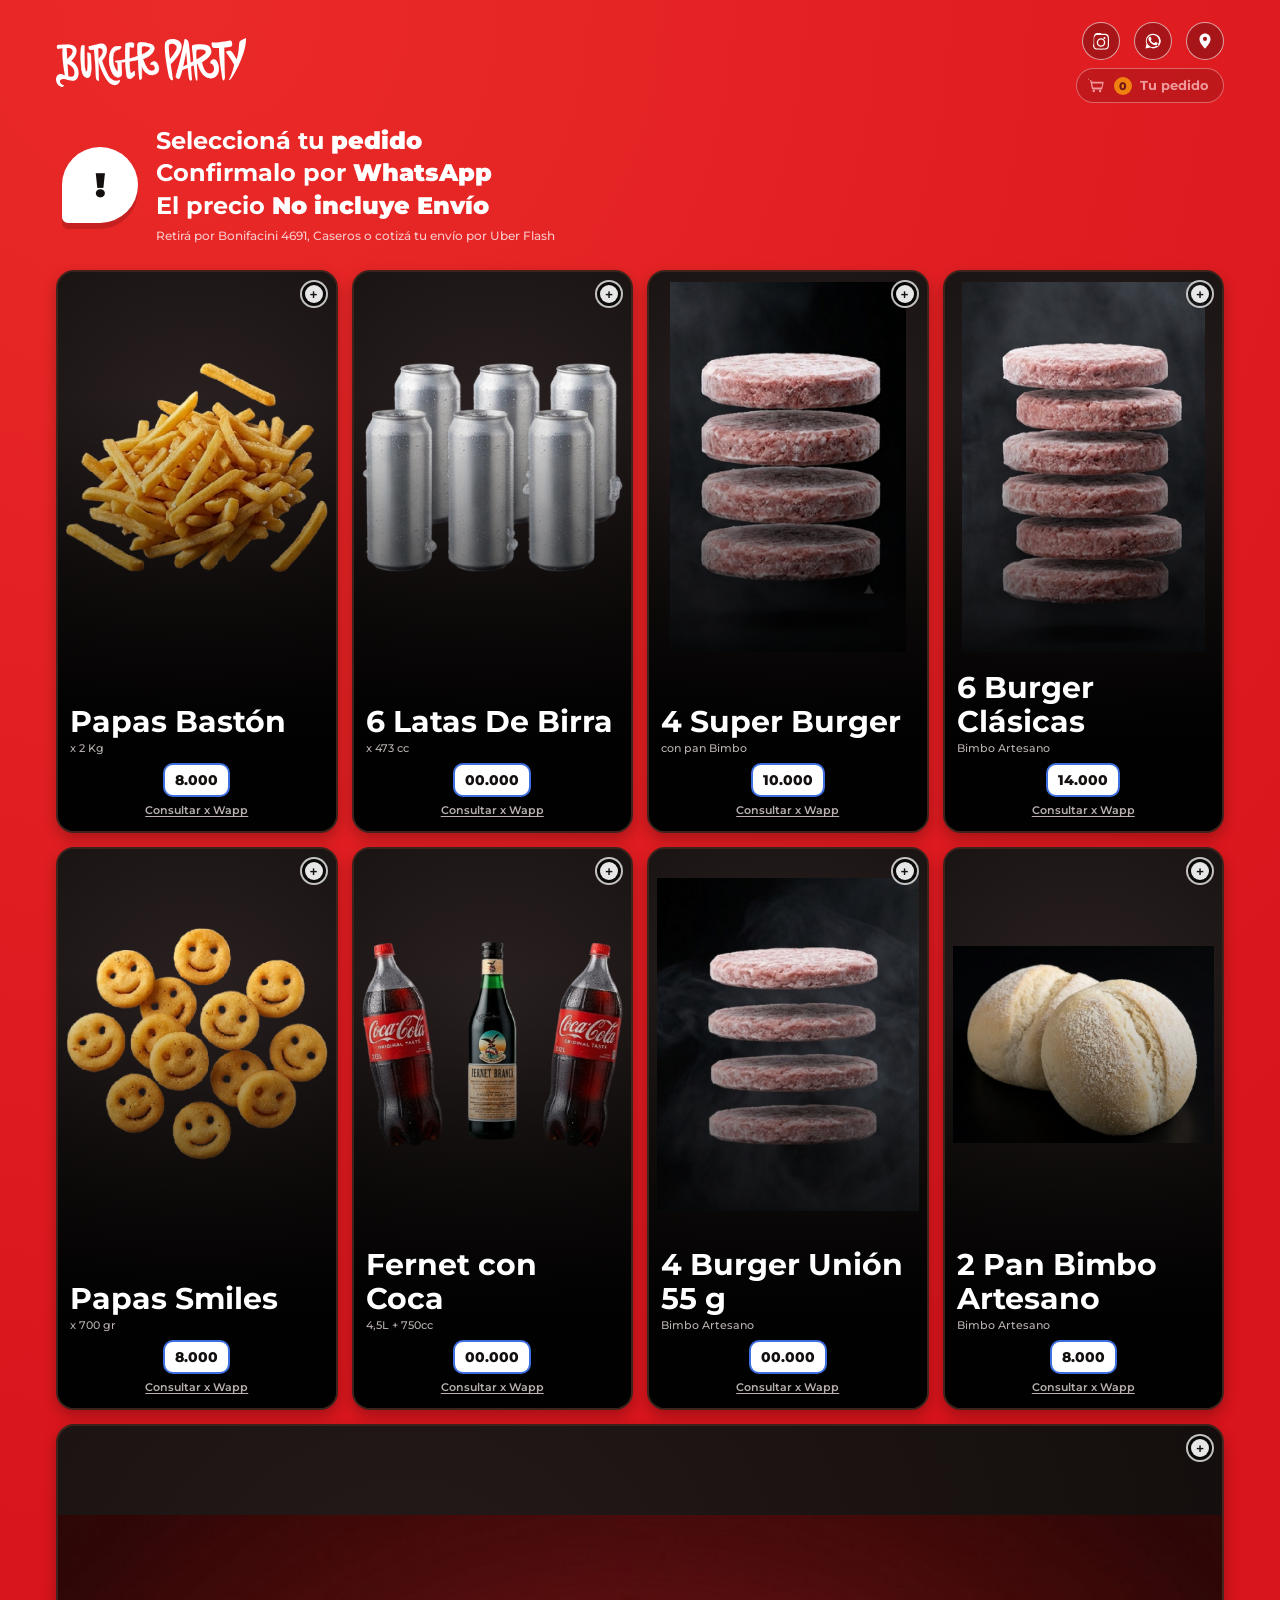
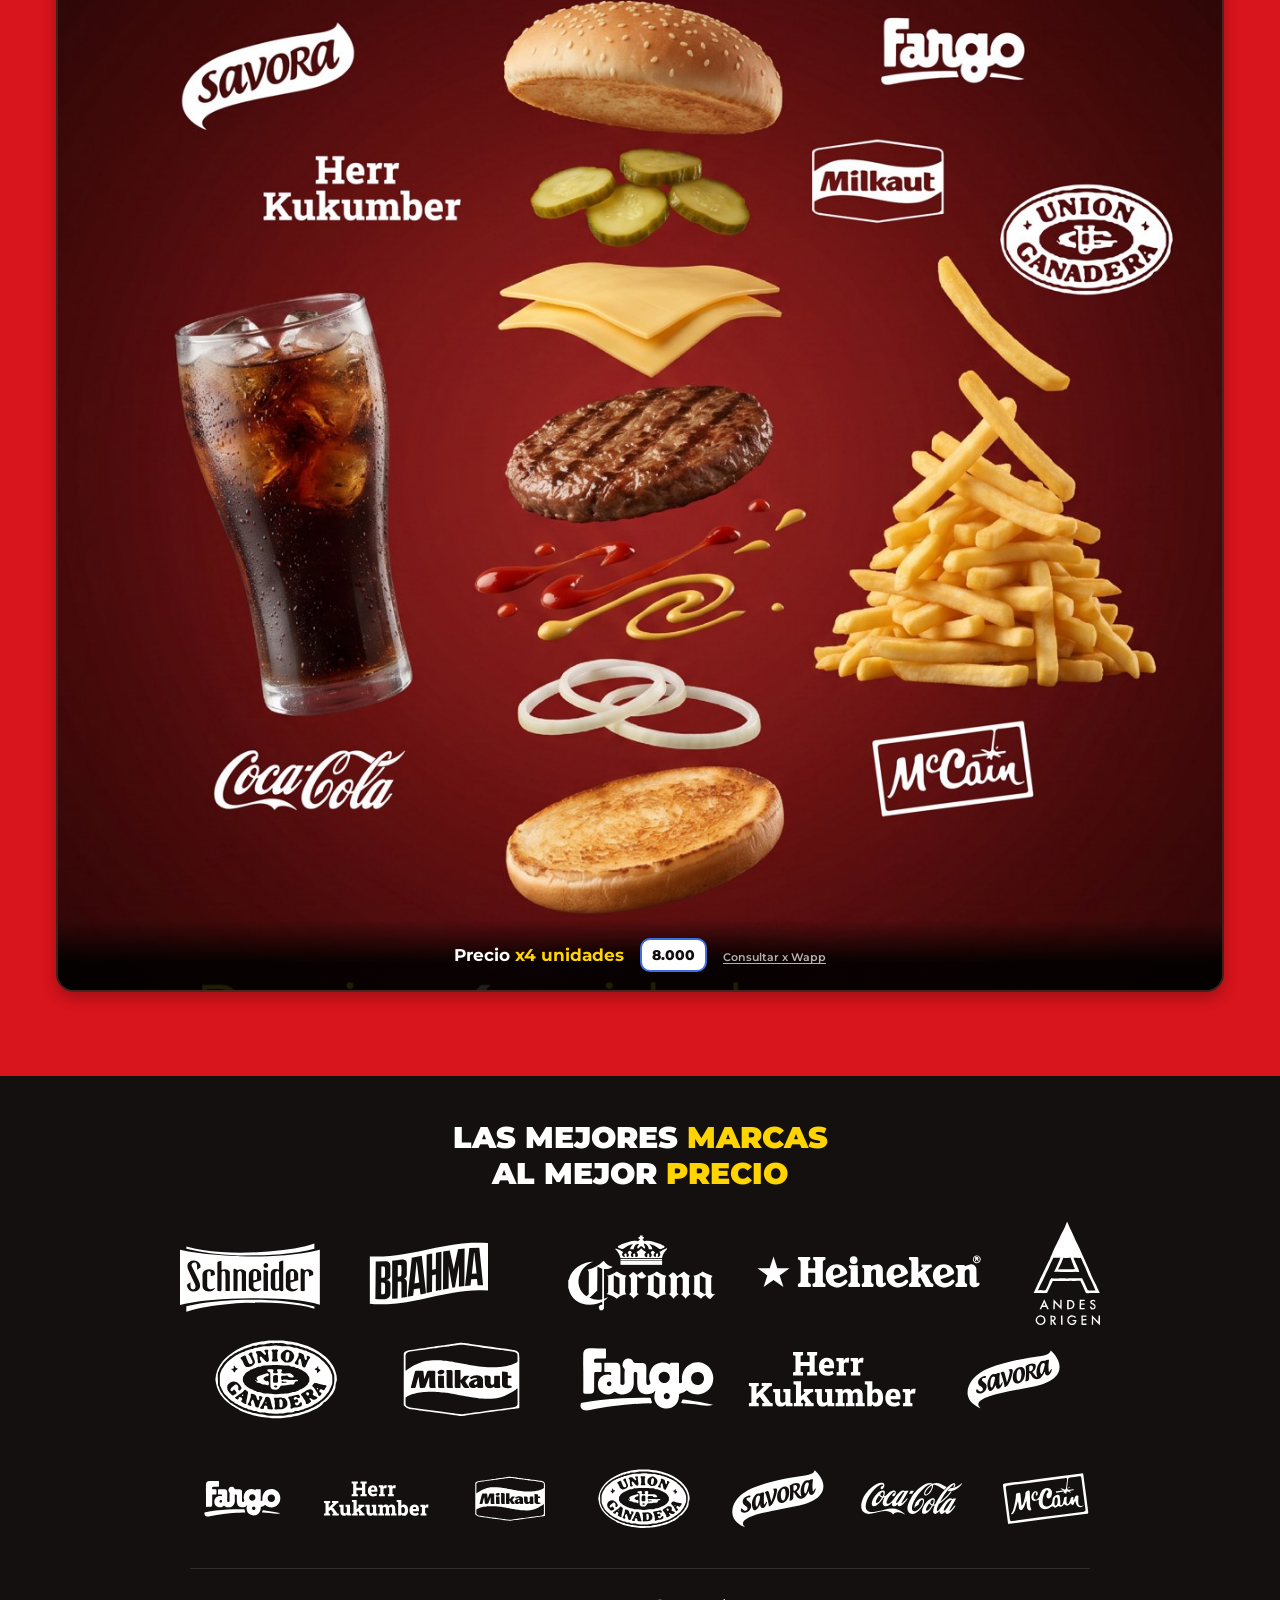
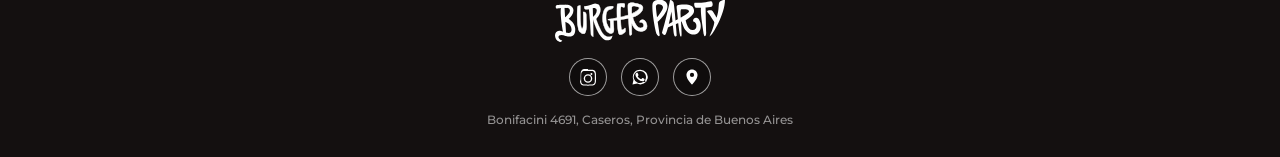
==== commit 3646dd5f: "ultima" ====
--- a/index.html
+++ b/index.html
@@ -12,41 +12,7 @@
 <body>
 
 <header>
-  <div class="logo-mark"><?xml version="1.0" encoding="UTF-8"?>
-<svg id="Capa_2" data-name="Capa 2" xmlns="http://www.w3.org/2000/svg" viewBox="0 0 1096.6 281.94">
-  <defs>
-    <style>
-      .cls-1 {
-        fill: #fff;
-      }
-    </style>
-  </defs>
-  <g id="Capa_1-2" data-name="Capa 1">
-    <g>
-      <path class="cls-1" d="M46.85,272.89c-33.49-7.22-38.74-52.2,23.28-30.93,47.51,16.29,63.85-12.46,59.87-50.93-4.54-43.78-49.97-64.84-49.97-64.84l-29.72-5.32-5.2,21.95s61.58,11.93,61.49,55.8c-.06,29.26-15.23,30.61-67.86,11.31-43.7-16.03-54.89,53.44-10.33,70.93,12.14,4.76,18.43-7.98,18.43-7.98"/>
-      <path class="cls-1" d="M152.27,43.63c-3.89.98-6.75,4.27-7.17,8.26-3.57,33.79-4.19,145.98,16.19,164.98,28,26.11,39.67,6.17,41.76-35.25.95-18.88-1.83-54.72-1.57-76.85.2-17.21-8.98-19.32-19.7-19.58,0,0,8.29,110.52-6.86,108.66-13.77-1.69-12.05-126.71-11.63-149.47.03-1.78-1.64-3.1-3.36-2.67l-7.65,1.92Z"/>
-      <path class="cls-1" d="M183.15,230.04c-6.39.15-14.05-3.91-22.85-12.11-21.42-19.98-20.01-134.24-16.64-166.19.48-4.57,3.8-8.39,8.26-9.51h0s7.65-1.92,7.65-1.92c1.27-.32,2.58-.04,3.6.78,1.02.81,1.59,2.02,1.56,3.32-1.62,86.2,2.64,147.07,10.36,148.01.35.04.84.01,1.47-.59,9-8.59,5.78-79.81,3.77-106.53l-.12-1.59,1.59.04c10.33.26,21.33,2.12,21.11,21.04-.12,9.92.39,22.82.88,35.3.6,15.32,1.22,31.16.69,41.61-1.41,27.92-6.86,43.42-16.65,47.39-1.48.6-3.05.92-4.7.95M152.63,45.03c-3.29.83-5.73,3.65-6.09,7.02-1.84,17.41-2.77,54.11-.88,87.8,2.31,41.15,8.21,68.13,16.62,75.97,10.18,9.49,18.41,13.05,24.49,10.59,8.4-3.41,13.53-18.91,14.85-44.86.52-10.33-.1-26.1-.69-41.36-.49-12.52-1-25.46-.88-35.44.18-15.47-7.31-17.66-16.7-18.07,1.11,15.43,6.37,96.59-4.78,107.23-1.11,1.06-2.43,1.55-3.82,1.37-4.65-.57-10.26-8.84-12.4-68.22-1.25-34.52-.69-72.04-.49-82.71,0-.4-.16-.76-.47-1.01-.31-.25-.71-.33-1.1-.23l-7.65,1.92Z"/>
-      <path class="cls-1" d="M190.34,46.62s-7.86,19.56,8.82,22.35c16.68,2.79,43.76-16.48,62.64-7.59,18.88,8.89,2.37,44.34-19.93,59.23,0,0,40.88,162.06,103.49,149.51,15.87-3.18,22.98-13.89,24.16-29.38,0,0-29.36,18.06-53.57-7.1-24.21-25.16-49.99-103.18-49.99-103.18,0,0,35.95-35.89,25.93-73.77-10.02-37.88-45.26-22.57-59.43-19.22-14.17,3.36-33.39,10.52-42.13,9.14"/>
-      <path class="cls-1" d="M339.34,271.27c-29.86.68-54.15-37.57-69.65-71-17.86-38.54-28.19-79.14-28.3-79.54l-.08-.33.28-.19c16.18-10.8,28.95-31.97,27.89-46.22-.43-5.81-3.09-9.9-7.9-12.17-10.71-5.05-24.03-.91-36.92,3.1-9.48,2.94-18.43,5.72-25.6,4.53-4.45-.74-7.61-2.73-9.39-5.9-3.84-6.84.04-16.68.21-17.1l.14-.36.38.06c6.03.95,17.34-2.29,28.29-5.43,4.63-1.33,9.41-2.7,13.65-3.7,1.61-.38,3.46-.91,5.61-1.52,10.84-3.09,27.21-7.75,39.69-.66,7.01,3.99,11.96,11.3,14.72,21.74,5.22,19.72-2.16,38.87-9.26,51.45-7.03,12.45-15.19,21.12-16.59,22.57,1.72,5.14,26.65,78.67,49.79,102.71,23.65,24.59,52.69,7.2,52.98,7.02l.8-.49-.07.94c-1.27,16.77-9.53,26.8-24.55,29.81-2.06.41-4.1.64-6.11.68M242.42,120.82c1.02,3.94,11.19,42.43,28.16,79.06,16.39,35.37,42.65,76.18,74.69,69.77,14.47-2.9,22.23-12.08,23.7-28.04-4.93,2.65-31.4,15.2-53.37-7.63-24.01-24.95-49.84-102.58-50.1-103.36l-.09-.28.21-.21c.09-.09,9.04-9.1,16.66-22.6,7.01-12.42,14.28-31.3,9.15-50.71-2.69-10.18-7.49-17.29-14.26-21.14-12.12-6.9-28.27-2.3-38.95.74-2.15.61-4.01,1.14-5.65,1.53-4.22,1-8.99,2.37-13.61,3.69-10.82,3.1-22,6.31-28.31,5.51-.65,1.81-3.35,10.18-.13,15.92,1.63,2.91,4.56,4.73,8.71,5.42,6.95,1.17,15.79-1.59,25.16-4.5,13.06-4.06,26.56-8.25,37.61-3.05,5.08,2.39,8,6.88,8.45,12.97,1.08,14.48-11.74,35.88-28.04,46.91"/>
-      <path class="cls-1" d="M217.63,55.8c7.83,69.15,8.55,76.96,13.52,174.35.47,9.33,7.71,16.92,17.01,17.84,0,0-2.98-155.64-5.16-197.57l-25.37,5.38Z"/>
-      <path class="cls-1" d="M248.65,248.52l-.54-.05c-9.46-.93-16.96-8.79-17.44-18.29-4.98-97.68-5.69-105.24-13.51-174.32l-.05-.43,26.34-5.58.03.56c2.15,41.46,5.13,196.03,5.16,197.58v.54ZM218.16,56.18c7.78,68.71,8.5,76.44,13.47,173.95.45,8.84,7.3,16.2,16.04,17.32-.2-10.16-3.03-155.46-5.12-196.44l-24.39,5.17Z"/>
-      <path class="cls-1" d="M346.26,48.45c-28.33,3.39-40.32,41.32-39.32,84.91.67,29.24,18.2,90.77,48.99,92.29,30.79,1.53,24.03-23.9,22.25-56.82-1.79-32.93-1.34-31.73-3.13-35.29-1.79-3.56-16.14-.74-30.29.21,0,0,5.73,4.28,11,5.38,0,0,4.72,55.26-.55,54.45-5.27-.81-25.23-31.74-25.76-60.73-.54-28.99-1.38-60.73,27.77-65.15,13.6-2.06,17.57-9.62,18.68-14.62.58-2.6-1.2-5.11-3.84-5.44-4.28-.53-12.24-.82-25.78.8"/>
-      <path class="cls-1" d="M359.51,227.16c-1.17.03-2.39,0-3.66-.05-31.24-1.56-49.65-62.72-50.36-93.71-.9-39.3,9.3-82.63,40.59-86.38,13.67-1.64,21.76-1.34,26.13-.8,1.67.2,3.17,1.11,4.14,2.47.96,1.36,1.31,3.08.94,4.72-1.1,4.91-5.14,13.5-19.88,15.73-27.65,4.19-27.09,34.05-26.56,62.94v.76c.53,27.86,19.32,57.1,24.19,59.22,2.02-3.6,1.29-28.55-.66-51.75-5.18-1.43-10.28-5.21-10.51-5.38l-3.13-2.34,3.9-.26c3.75-.25,7.47-.63,11.06-.99,12.39-1.26,18.93-1.76,20.62,1.58q1.58,3.14,2.47,20.34c.21,4.09.47,9.17.82,15.52.24,4.44.57,8.72.89,12.87,1.39,17.97,2.48,32.17-5.01,39.86-3.54,3.64-8.79,5.51-15.98,5.67M346.43,49.88c-29.38,3.52-38.92,45.41-38.05,83.45.71,31.24,19.33,89.48,47.62,90.88,8.22.42,13.92-1.14,17.43-4.75,6.58-6.76,5.53-20.38,4.2-37.63-.32-4.16-.65-8.46-.89-12.93-.34-6.35-.61-11.43-.82-15.53q-.85-16.59-2.11-19.08c-.92-1.83-10.68-.84-17.8-.12-2.25.23-4.55.46-6.88.67,1.97,1.13,4.51,2.36,6.91,2.86l1.05.22.09,1.07c1.02,11.97,4.02,51.32-.34,55.39-.53.49-1.2.71-1.87.6-6.67-1.02-26.46-33.55-26.99-62.13v-.75c-.55-28.72-1.15-61.28,29-65.85,12.38-1.88,16.35-8.38,17.49-13.5.19-.85.02-1.71-.48-2.42-.5-.71-1.26-1.16-2.13-1.27-4.22-.52-12.05-.8-25.43.8"/>
-      <path class="cls-1" d="M450.4,36.69c.22-3.2-1.66-6.18-4.65-7.35-11.53-4.52-37.99-1.43-43.13,3.23-6.19,5.62-2.14,178.83,10.08,196.74,12.22,17.9,38.93-10.91,42.02-17.07,1.51-3-.53-12.72-.57-19.14-.01-2.21-2.7-3.29-4.24-1.7-5.43,5.61-14.69,13.72-19.36,9.31-6.84-6.48-10.39-140.78-5.55-147.28,2.58-3.47,9.2-1.56,14.81.98,4.41,1.99,9.45-.99,9.77-5.82l.8-11.89Z"/>
-      <path class="cls-1" d="M423.38,236.53c-4.9.11-8.89-2.04-11.87-6.41-8.1-11.85-11.38-82.39-12.2-103.73-.95-24.94-2.39-90.6,2.34-94.89,5.71-5.18,32.9-8.11,44.63-3.51,3.59,1.41,5.82,4.94,5.56,8.79l-.8,11.89c-.19,2.77-1.66,5.17-4.04,6.6-2.36,1.41-5.27,1.57-7.77.44-6.81-3.08-11.45-3.58-13.05-1.43-1.69,2.53-2.67,31.15-1.32,72.96,1.45,44.68,4.47,70.24,6.7,72.4,2.73,2.58,9.21-.87,17.33-9.26,1.11-1.15,2.79-1.5,4.27-.91,1.48.6,2.45,2.01,2.45,3.61.01,2.29.3,5.09.57,7.79.53,5.22.98,9.73-.16,12.01-2.69,5.36-18.73,22.73-31.9,23.61-.25.02-.49.03-.73.04M428.26,28.6c-10.7.24-21.84,2.47-24.67,5.04-2.22,3.01-3.35,42.26-1.35,93.69,2.14,55.01,6.61,93.77,11.66,101.16,2.55,3.73,5.83,5.39,10.02,5.13,12.15-.82,27.28-17.58,29.51-22.03.76-1.52.29-6.25-.14-10.42-.28-2.77-.57-5.63-.58-8.07,0-.62-.45-.87-.64-.94-.19-.08-.68-.21-1.12.24-9.78,10.11-17.17,13.34-21.39,9.35-4.97-4.71-7.08-58.31-7.6-74.63-.09-2.82-2.18-69.09,1.89-74.56,2.57-3.45,8.14-3.28,16.56.53,1.67.75,3.53.65,5.1-.29,1.56-.93,2.52-2.5,2.64-4.32l.8-11.89c.17-2.59-1.33-4.96-3.73-5.91-4.22-1.66-10.51-2.23-16.96-2.08"/>
-      <path class="cls-1" d="M486.52,238.67c-2.52.65-5.02-1.14-5.21-3.73-2.15-29.24-12.89-177.91-10.57-197.04,2.58-21.23,42.75-11.67,68.72-5.22,58.6,14.56,14.93,72.28-37.99,87.07,0,0,19.73,71.08,50.96,70.27,34.84-.9,17.65-46.58-5.32-36.57,0,0-4.48-12.55,14.77-17.36,24.39-6.09,50.43,54.54,13.75,71.71-35.47,16.61-67.52-9.49-79.62-45.68-6.39-19.12-9.43-31.87-10.89-39.65-.16-.84-36.25,13.88-120.93,17.74-27.46,1.25-22.32-7.2-22.32-7.2,0,0,180.48-22.45,201.57-72.98,3.65-8.75-17.26-12.23-30.7-14.2-13.45-1.97-18.55,2.55-18.04,16.11.44,11.55.93,129.86,1.07,164.71.02,5.66-3.8,10.6-9.28,12.02"/>
-      <path class="cls-1" d="M485.6,240.24c-1.21.03-2.4-.34-3.4-1.05-1.35-.97-2.2-2.49-2.32-4.15-1.13-15.38-4.58-62.95-7.29-107.76-29.91,7.62-66.28,12.45-108.3,14.36-13.6.61-21.28-.95-23.56-4.8-1.11-1.87-.56-3.77-.05-4.59l.36-.6.69-.09c1.13-.14,71.95-9.16,129.48-28.07-1.75-31.67-2.79-58.36-1.89-65.78.53-4.36,2.56-7.78,6.03-10.17,13.12-9.04,45.27-1.05,64.48,3.72,23.77,5.91,28.92,18.12,29.06,27.32.33,22.94-30.16,51.71-65.6,62.14,2.94,9.8,21.69,68.47,49.07,67.85h.06c9.03-.24,15.04-3.56,17.39-9.61,2.51-6.48.09-15.5-5.62-20.98-2.78-2.67-8.62-6.63-16.47-3.21l-1.42.62-.52-1.45c-.07-.19-1.66-4.78.99-9.71,2.39-4.47,7.37-7.68,14.8-9.53,13.03-3.26,25.27,10.35,30.64,25.47,9.33,26.26-2.75,42.78-15.93,48.95-13.97,6.54-28.42,6.96-41.81,1.22-15.77-6.77-29.45-22.03-37.46-41.49.12,23.82.2,45.59.25,57.81.02,6.32-4.24,11.84-10.36,13.42h0c-.42.11-.85.17-1.28.18M475.43,126.54c2.72,44.92,6.19,92.84,7.33,108.28.06.81.47,1.54,1.13,2.02.66.47,1.49.63,2.28.42,4.84-1.25,8.21-5.62,8.19-10.62-.05-13.58-.16-38.98-.29-65.87-5.75-17.42-8.63-29.32-10.07-36.62-.51.14-1.13.32-1.78.51-2.23.64-4.49,1.27-6.79,1.88M496.95,160.3c.15.45.3.9.45,1.35,7.23,21.66,21.51,38.86,38.19,46.02,12.61,5.41,26.24,4.99,39.44-1.18,19.33-9.05,19.86-30.1,14.43-45.37-4.81-13.55-16-26.43-27.22-23.63-6.57,1.64-10.92,4.35-12.93,8.04-1.27,2.34-1.31,4.56-1.14,5.96,6.35-2.11,12.83-.56,18,4.4,6.61,6.34,9.27,16.48,6.32,24.11-1.6,4.13-6.32,11.1-20.01,11.46h-.07c-13.54.31-26.48-11.68-38.45-35.63-8.8-17.59-13.82-35.52-13.87-35.7l-.38-1.39,1.39-.39c34.28-9.58,65.21-38.05,64.89-59.72-.17-11.74-9.46-20.24-26.86-24.56-18.74-4.66-50.1-12.45-62.15-4.15-2.8,1.92-4.37,4.59-4.8,8.14-.88,7.25.14,33.35,1.85,64.5,6.8-2.29,13.39-4.72,19.64-7.3-.13-17.15-.26-29.88-.39-33.27-.28-7.38,1.07-12.14,4.24-14.99,3.18-2.85,8.09-3.68,15.45-2.61,14.43,2.11,28.24,4.88,31.58,10.78.94,1.66,1.03,3.53.25,5.4-5.51,13.2-21.67,25.46-48.22,36.67.13,18.27.26,41.14.37,63.05M485.09,120.98c.34,0,.54.08.8.24l.55.34.13.65c1.09,5.86,3.25,15.29,7.45,28.93-.1-18.54-.2-37.2-.32-52.69-6,2.44-12.5,4.84-19.49,7.18.33,5.87.68,11.88,1.04,17.98,2.09-.56,4.15-1.13,6.17-1.71,2.17-.63,3.11-.9,3.67-.91M342.97,134.32c-.03.3,0,.68.26,1.09.78,1.26,4.39,4.08,20.92,3.35,42.08-1.92,78.44-6.76,108.26-14.42-.36-6.02-.71-11.98-1.03-17.79-10.92,3.56-23,7-36.25,10.31-43.63,10.9-85.56,16.6-92.15,17.46M506.77,46.83c-3.29.07-5.67.84-7.32,2.32-2.48,2.23-3.52,6.27-3.28,12.73.13,3.33.26,15.58.38,32.17,22.46-9.59,39.95-21.09,45.58-34.58.44-1.06.41-1.97-.09-2.87-3.11-5.49-21.59-8.2-29.48-9.35-2.18-.32-4.1-.46-5.79-.42"/>
-      <path class="cls-1" d="M631.16,24.75c-12.61,31.88,16.23,189.78,24.58,205.21,8.35,15.43,20.92,19.3,19.39,3.89-1.52-15.41-27.46-168.73-23.6-188.66,3.85-19.93,46.32-11.98,45.05,10.33-1.28,22.3-43.22,69.95-43.22,69.95l.73,32.19s72.13-60.71,71.4-111.17c-.72-50.46-83.24-49.79-94.34-21.74"/>
-      <path class="cls-1" d="M785.35,235.71s-15.16-202.53-21.13-214.57c-5.96-12.05-22.57-22.44-23.72-7.35-1.15,15.09-32.29,151.3-50.29,207.95,0,0,5.48,17.33,19.94,13.81,14.47-3.53,41.02-153.65,41.02-153.65,0,0,12.37,124.79,16.22,148.91,3.85,24.12,18.9,14.56,17.96,4.9"/>
-      <path class="cls-1" d="M715.91,173.23s139.63-69.87,147.2-87.58c8.43-19.72-28.63-20.5-48.22-18.32-10.9,1.21-1.4,68.92.28,117.6,1.68,48.68,3.8,63.29-4.08,60.29-7.87-3-17.91-102.47-22.04-150.71-4.13-48.23-12.63-54.78,17.3-57.16,29.94-2.38,72.13-2.4,83.39,17.14,11.26,19.54,18.58,46.59-46.61,84.5,0,0,9.33,63.55,44.48,64.88,35.16,1.34,29.74-55.34,4.3-56.7,0,0-6.74-21.04,18.64-24.43,25.38-3.39,46.44,72.1,12.5,99.41-33.94,27.32-79.1-2.61-94.64-42.55-15.55-39.94-9.67-31.71-21.18-27.8-11.51,3.92-90.81,40.12-95.48,39.16-4.67-.96,4.17-17.75,4.17-17.75"/>
-      <path class="cls-1" d="M943.37,45.23c-9.99,30.88,14.31,165.81,16.47,186.5s16.3,14.51,15.44-13.42c-.86-27.93-4.05-177.68-4.05-177.68,0,0-24.49-5.82-27.86,4.6"/>
-      <path class="cls-1" d="M901.74,24.26c-6.22-1.05-5.93,34.95,12.03,33.73,17.96-1.22,79.78-2.01,95.28-7.74,15.5-5.73,5.69-36.96-1.26-36.29-6.96.67-77.1,15.17-106.04,10.3"/>
-      <path class="cls-1" d="M76.23,58.55c3.83.76,4.33-21.56-6.83-21.13-11.15.42-49.49-.24-59.21,3.02-9.72,3.26-4.22,22.81.11,22.52,4.33-.29,48.08-7.97,65.93-4.41"/>
-      <path class="cls-1" d="M981.38,81.32s41.58,56.64,45.59,69.76c4.01,13.12-23.43,83.24-30.37,92.44-6.94,9.2.64-4.69,7.78-3.56,7.13,1.12,95.41-143.63,92.14-239.96,0,0-22.83,11.41-33.8,17.51-10.97,6.1-1.23,52.33-20.5,105.13,0,0-20.98-40.57-30.09-46.66-9.11-6.09-33.38.66-30.74,5.33"/>
-      <path class="cls-1" d="M40.26,52.75c-11.64,27.02,9.03,163.23,15.79,176.68,6.76,13.45,17.45,17.1,16.54,3.84-.91-13.26-11.24-175.25-11.24-175.25,0,0,39.38-4.75,34.23,22.82-3.52,18.85-39.14,47.34-39.14,47.34l-.2,27.63s62.09-36.98,62.78-80.29c.68-43.31-68.51-46.55-78.76-22.77"/>
-    </g>
-  </g>
-</svg></div>
+  <div class="logo-mark"><img src="images/logo.svg" alt="Burger Party"></div>
   <div class="header-right">
     <div class="icons">
       <a class="icon-btn" id="ig-btn" href="#" target="_blank" rel="noopener" aria-label="Instagram">
@@ -87,207 +53,7 @@
 <footer>
   <div class="brands-title">LAS MEJORES <span class="hl">MARCAS</span><br>AL MEJOR <span class="hl">PRECIO</span></div>
 
-  <div class="brand-logos" role="img" aria-label="Schneider, Brahma, Corona, Heineken, Andes Origen, Unión Ganadera, Milkaut, Fargo, Herr Kukumber, Savora, Coca-Cola, McCain">
-    <?xml version="1.0" encoding="UTF-8"?>
-<svg id="Capa_2" data-name="Capa 2" xmlns="http://www.w3.org/2000/svg" viewBox="0 0 2780.65 922.4">
-  <defs>
-    <style>
-      .cls-1 {
-        fill: #fff;
-      }
-    </style>
-  </defs>
-  <g id="Capa_1-2" data-name="Capa 1">
-    <g>
-      <g id="mWqYun">
-        <g>
-          <path class="cls-1" d="M422.59,249.72c-12.21-3.81-24.84-6.84-38.39-9.22-24.05-4.23-47.54-6.68-72.02-8.41-33.33-2.12-65.84-2.84-99.29-2.29-38.92.64-76.95,2.1-115.67,5.42-22.03,1.93-43.11,4.25-64.82,7.87-11.35,1.83-21.98,3.97-32.4,6.78V83.72c16.67,4,33.39,6.77,51.1,9.24,38.01,5.26,75.58,7.87,113.96,9.51,5.5-.71,10.07.23,15.4.43,29.22,1.08,57.79.93,87.22.22,34.59-1.25,68.12-3.65,102.27-8.64,18.27-2.78,35.59-5.95,52.65-10.75v166ZM53.76,205.78c10.11-6.73,7.42-19.41,2.19-30.23l-19.59-40.6c-1.7-3.52-2.3-7.16.11-9.98,2.25-2.64,5.88-3.83,9.75-2.75,2.53.7,4.99,4.11,5.15,7.49l.67,14.23,10.12-7.24c.51-7.1-2.42-13.31-8.52-17.07-7.66-4.73-17.72-4.37-25.36.64-8.11,5.32-6.76,17.3-2.14,27l18.62,39.16c1.92,4.04,2.86,8.58,1.25,12.82-1.33,3.49-5.05,4.37-8.64,3.69-6.83-1.29-5.43-12.49-5.86-21.52l-10.5,7.6c.38,8.85,5.12,17.33,13.48,19.47,6.78,1.74,13.46,1.18,19.27-2.69ZM274.23,192.74c0,4.85,2.51,10.16,6.32,12.45,5.99,3.6,13.64,2.63,18.85-.74,2.92,4.25,8.21,4.85,12.68,2.82l-.16-90.99c-5.11.76-8.85,2.31-12.48,4.64l-.03,23.3c-4.51-1.91-8.85-2.87-13.71-2.17-6.29.9-11.44,5.96-11.44,12.67l-.03,38.03ZM137.31,158.16l.18,49.58c4.58.77,8.48.75,13.03.08v-57.63c-5.39-8.83-15.24-9.27-25.06-5.81l-.08-27.64c-4.69.64-8.52,1.96-12.46,3.95l.06,86.63c6.02,1.86,12.55,1.53,12.56-2.59l.11-50.69c0-2.31,1.39-4.38,2.76-5.22,1.52-.93,4.74-1.57,6.28-.27,2.39,2.02,2.61,5.96,2.62,9.62ZM266.6,130.83c0-3.9-3.16-7.06-7.06-7.06s-7.06,3.16-7.06,7.06,3.16,7.06,7.06,7.06,7.06-3.16,7.06-7.06ZM389.7,154.09l.37,9.99,12.17-4.14c.03-2.77,1.32-7.06-.25-9.7-5.05-8.54-16.55-9.94-24.64-4.75-4.65-3.56-10.47-6.92-12.03-4.72-.32.45-.72,1.22-.72,2.31l.15,64.34c4.21,1.33,8.3,1.39,12.24-.07l.04-47.18c0-7.02,1.94-12.73,7.36-12.04,2.69.34,5.2,2.64,5.32,5.96ZM186.7,154.39l.17,53.49c4.3.6,7.9.49,12.52.14v-57.95c-6.04-8.24-16.54-9.98-25.09-4.52-6.15-4.39-12.72-6.75-12.72-1.82l.09,64.23h12.42s.2-51.57.2-51.57c.01-3.14,1.46-6.46,4.1-7.84,1.89-.98,4.46-.5,5.85.67,1.1.92,2.45,2.78,2.46,5.17ZM228.69,202.32c-3.74-1.05-6.67-5.07-6.7-8.53l-.11-11.23,23.48-7.15-.45-19.84c-1.83-9.57-11.43-14.71-20.55-13.61-8.53,1.03-16.41,7.82-16.43,17.58l-.07,34.27c-.02,9,8.89,14.84,17.04,15.52,7.45.62,14.64-1.22,19.08-7.05,2.8-7.07-6.51,2.52-15.28.06ZM340.09,202.11c-3.14-1.14-5.96-4.8-6.02-7.7l-.24-11.85,23.5-7.16-.43-19.9c-1.8-9.48-11.51-14.68-20.61-13.55-8.42,1.05-16.38,7.88-16.39,17.56l-.04,34.27c-.01,9.27,9.23,15.09,17.62,15.59,7.25.43,14.11-1.43,18.46-7.07,2.82-7.26-7.07,2.98-15.83-.19ZM87.33,201.39c-3.21-1.54-5.13-5.6-5.14-9.04l-.08-38.68c0-2.97,2.23-5.23,4.62-5.52,2.44-.3,5.82.65,5.91,3.62l.35,12.03,11.7-3.84c2.17-6.3.14-12.87-6.19-15.52-6.58-2.76-14.08-2.73-20.7.25-5.41,2.43-9.87,7.72-9.84,13.87l.14,33.63c.02,5.91,3.24,12.35,8.53,14.98,9.35,4.63,24.27,2.22,28.83-7.38-1.91-4.38-8.15,6.38-18.12,1.61ZM265.88,207.69l-.03-59.37c-3.88-2.94-8.38-4.67-13.42-4.27l.05,62.15c0,2.55,6.99,2.57,13.4,1.49Z"/>
-          <path class="cls-1" d="M365,251.94c-80.03-13.46-171.51-10.95-252.14-1.07-23.22,2.85-45.38,6.66-67.93,11.87-9.05,2.09-17.28,4.47-25.86,7.69l.06-16.3c24.63-6.52,49.23-10.33,74.77-13.28,42.58-4.92,84.62-6.41,127.53-6.48,60.77-.09,125.38,5.52,184.44,20.04.4,2.28.34,4.25.11,6.89-13.64-3.98-26.79-6.98-40.98-9.37Z"/>
-          <path class="cls-1" d="M165.95,100.21c-47.53-1.79-100.52-8.05-146.77-19.49l-.02-6.85c16.08,4.65,31.99,8.05,48.95,10.65,77.75,11.91,165.87,9.34,243.99-.22,22.81-2.79,44.51-6.56,66.7-11.53,9.42-2.32,18.09-4.53,27.3-8.06l-.1,16.27c-16.9,4.59-33.32,7.6-50.69,10.17-33.95,5.02-67.32,7.51-101.68,8.8l-76.69.68-10.99-.41Z"/>
-          <g>
-            <path class="cls-1" d="M293.77,201.42c-3.35.34-5.97-1.61-5.99-4.95l-.19-42.49c-.01-3.05,2.59-5.35,5.02-5.84,2.54-.51,6.71.94,6.73,4.25l.19,42.93c.01,3.38-2.1,5.72-5.76,6.09Z"/>
-            <path class="cls-1" d="M344.82,172.36c-3.52,1.81-7.18,2.96-11.26,3.2v-21.61c.02-3.34,2.04-5.84,4.88-5.94,3.15-.11,6,1.94,6.06,5.53l.32,18.83Z"/>
-            <path class="cls-1" d="M232.88,172.24c-3.5,1.95-7.07,3.04-11.42,3.34l.08-21.72c.01-3.36,2.21-5.79,4.99-5.86,3.2-.08,5.95,1.94,6.01,5.56l.34,18.68Z"/>
-          </g>
-        </g>
-      </g>
-      <g id="MbFTgX.tif">
-        <g>
-          <polygon class="cls-1" points="1793.9 174.53 1763.98 196.2 1775.26 161.15 1745.49 139.41 1782.39 139.21 1793.89 103.95 1805.35 139.26 1842.37 139.31 1812.43 161.05 1823.85 196.26 1793.9 174.53"/>
-          <g>
-            <path class="cls-1" d="M2173.65,197.36l-6.5-.04c-18.99-3.28-31.02-15.18-31.72-34.76-.41-11.56,4.75-22.38,13.62-28.92,9.37-6.91,21.75-8.6,32.42-4.12,8.36,3.51,13.92,10.48,17.71,18.37,1.81,3.77,1.21,8.12-2.61,9.98l-12.67,6.19-24.78,8.38c-.03,4.78,3.41,8.74,7.88,10.32,10.67,3.78,19.21-1.75,26.95-9.15,1.76-.92,4.48.67,5.52,1.76,1.2,1.25,2.52,3.45,1.59,5.34-2.34,4.76-6.51,8.24-11,11.01-5.13,3.16-10.71,4.59-16.4,5.63ZM2176.31,156.39c4.95-1.67,3.26-11.23-1.68-15.84-3.76-3.52-10.67-3.17-13.81,1.07-5.57,7.53-4.98,21.67,1.54,19.47l13.95-4.71Z"/>
-            <path class="cls-1" d="M2313.64,197.36l-6.48-.04c-4.44-.86-8.56-1.91-12.64-3.9-8.29-4.04-14.52-10.98-17.21-19.84-2.12-6.99-2.51-14.07-.75-21.13,5.09-20.3,27.39-31.28,46.47-22.19,11.49,5.48,22.51,23.13,13.88,27.38l-13.03,6.43-24.76,8.4c.07,4.81,3.43,8.69,7.87,10.28,4.95,1.78,10.28,1.51,15.1-.49,4.54-2.21,8.33-5.13,11.79-8.77,4.22-.59,7.75,2.73,7.54,6.86-6.08,10.63-16.38,15.02-27.78,17.01ZM2316.32,156.41c4.98-1.68,3.31-11.26-1.67-15.89-3.65-3.38-10.39-3.18-13.56.86-5.77,7.36-5.26,21.92,1.27,19.72l13.96-4.7Z"/>
-            <path class="cls-1" d="M1989.87,197.36l-6.48-.04c-4.03-.81-7.77-1.73-11.53-3.42-8.94-4.02-15.66-11.33-18.39-20.76-1.94-6.7-2.33-13.42-.73-20.18,4.85-20.55,27.26-31.87,46.55-22.73,8.16,3.87,14.01,11.59,16.97,19.88,1.14,3.2-.96,6.31-3.39,7.78-11.04,6.68-24.83,10.58-37.45,14.59.1,4.82,3.42,8.65,7.8,10.25,4.94,1.81,10.28,1.52,15.11-.45,4.54-2.2,8.37-5.08,11.8-8.78,4.24-.63,7.88,2.73,7.55,6.96-6.06,10.48-16.46,15-27.81,16.89ZM1992.62,156.43c5.5-2.45,2.75-12.15-1.98-16.16-3.69-3.14-10.23-2.78-13.28,1.15-5.4,6.95-5.6,21.43,1.25,19.72,4.79-1.2,9.39-2.64,14.01-4.7Z"/>
-            <path class="cls-1" d="M2420.17,110.91v3.23c-.62.37-.6,1.11-.84,1.9-1.78,5.74-7.43,9.01-13.23,7.98-5.52-.98-9.65-5.94-9.5-11.74.14-5.55,4.28-10.52,10.41-11.3,6.34-.8,11.73,4.06,13.16,9.93ZM2402.99,105.23c-4.09,2.87-5.07,8.49-2.21,12.57,2.87,4.08,8.51,5.09,12.62,2.26,4.12-2.83,5.16-8.44,2.33-12.55-2.83-4.11-8.46-5.17-12.6-2.38l.65.6,5.99.06c1.55.01,2.65,1.08,3.13,1.92.88,1.52-.21,3.39-.79,4.47l1.81,6.19c-1.11-.07-2.16.03-2.82-.3-.48-.24-.65-1.29-.78-2.04-.34-1.94-1.68-3.02-3.94-2.47l-.03,4.68h-2.95s0-12.44,0-12.44l-.42-.58Z"/>
-            <path class="cls-1" d="M1950.23,195.73l-37.41.04c-1.2-2.59-1.77-5.32-1.3-8.12.32-1.96,8.45-1.45,8.46-9.52v-22.57c.01-1.19-.74-2.21-1.94-2.21l-17.3-.02c-1.22,0-2.02.99-2.01,2.23l.1,23.08c.03,7.15,7.17,6.9,7.79,8.68.95,2.69.47,5.7-.7,8.42l-37.13.08c-1.52-2.54-1.65-5.67-1.04-8.62l5.83-3.28c1.95-1.89,2.22-4.94,2.22-7.69v-52.6c-.01-7.52-2.06-7.87-8.08-10.46-.58-2.52-.36-5.03.89-7.52l35.74-.09c1.03,2.53,1.28,5.02.71,7.47l-4.62,2.98c-1.86,1.2-1.7,4.29-1.7,6.5l.05,15.34c0,1.04,1,1.76,1.95,1.76l17.33-.02c.94,0,1.89-.75,1.89-1.74l.05-15.63c.02-5.67-1.72-6.8-6.42-9.09-.53-2.39-.32-4.8.51-7.45l36.11.05c.69,2.22,1.66,5.06.5,7.1l-5.91,3.22c-1.73.94-1.82,3.75-1.82,5.88v55.48c0,2.55.39,5.7,2.49,6.8l5.4,2.84c.85,2.68.52,5.48-.63,8.7Z"/>
-            <path class="cls-1" d="M2275.86,195.7l-22.37-.06-16.11-29.11-5.79,4.69.39,9.03c.12,2.75,2.2,4.75,4.74,5.64,2.03.71,2.68,1.96,2.31,4.26-.23,1.44.04,4.82-1.73,5.47l-32.41.11c-1.53-1.73-1.17-3.68-1.4-5.7s.09-3.23,2.01-3.92c3.06-1.11,4.98-3.94,4.99-7.52l.06-57.92c0-1.9-.32-4.03-1.73-4.88l-5.13-3.11c-1.15-1.89-.36-5.17.76-7.23l22.68-.16c2.81-.02,4.43,1.76,4.44,4.61l.07,42.53c5.5-4.02,9.93-8.45,13.97-13.29-.59-2.38-3.34-2.34-4.19-3.52-1.42-1.96-.49-5,.14-7.56l30-.12c1.22,2.74,1.19,5.47.45,8.18-3.46.79-6.25,2.38-8.75,4.75l-11.14,10.57,16.09,29.44c3.43,6.27,9.65,3.81,9.12,8.58-.24,2.16.03,4.28-1.46,6.24Z"/>
-            <path class="cls-1" d="M2372,178.41c0,3.69,2.02,6.61,5.1,7.61,2.18.7,2.38,2.66,2,4.53-.27,1.34.05,4.82-1.81,5.04l-32.37.13c-1.53-1.76-1.16-3.67-1.38-5.7-.2-1.85.09-3.22,1.96-3.89,3.08-1.11,5.26-3.88,5.26-7.46l.04-33.8c0-3.86-2.08-6.54-5.75-7.58-.37-2.7-.4-5.33.82-7.86l24.62.04,2.15,3.92c5.12-2.58,10.03-4.75,15.6-5.57,9.99-1.47,18.73,5.18,18.84,15.5l.42,39.67c0,.6.31,1.04.53,1.21,1.41,1.12,3.4-1.88,5.3-1.86,1.51.02,4.01,2.55,3.69,4.27-1.41,7.49-13.27,12.57-22.85,8.32-4.65-2.06-7.48-6.29-7.5-11.38l-.08-35.3c0-2.23-1.4-4.11-2.7-4.99-1.79-1.21-4.13-1.26-6.22-.35-3.45,1.49-5.71,4.99-5.7,8.94l.02,26.58Z"/>
-            <path class="cls-1" d="M2089.09,178.43c0,3.84,2.14,6.57,5.25,7.66,1.86.65,2.18,2.02,1.89,4.01-.22,1.55.03,4.63-1.63,5.53h-32.46c-1.67-1.06-1.23-4.01-1.49-5.5-.37-2.14.13-3.33,2.12-4.09,2.98-1.13,5.11-3.9,5.11-7.41v-34.3c-.01-3.61-2.22-6.01-5.58-7.01-.54-2.7-.59-5.51.74-7.94l24.02.05c1.25.4,1.77,2.39,2.45,3.96,5.32-2.51,10.26-4.84,16.07-5.63,9.73-1.32,18.45,5.11,18.57,15.17l.46,39.86c0,.67.38,1.39.74,1.56,1.41.64,3.52-2.22,5.19-2.03,1.62.19,3.9,2.49,3.54,4.39-1.38,7.32-13.08,12.37-22.64,8.27-4.75-2.04-7.66-6.33-7.67-11.49l-.08-35.44c0-2.1-1.36-3.84-2.46-4.67-1.86-1.39-4.16-1.43-6.25-.57-3.52,1.45-5.88,5-5.87,9.01v26.61Z"/>
-            <g>
-              <path class="cls-1" d="M2021.61,195.6c-1.82-.69-1.45-4.08-1.64-5.51-.28-2.11.21-3.39,2.17-4.08,3.01-1.06,4.85-3.95,4.86-7.36l.06-33.28c0-3.73-1.85-6.36-5.47-7.33-.47-2.68-.52-5.39.72-7.92l24.23-.06c1.06,0,1.99.92,1.99,2l.14,46.56c.01,3.57,2.09,6.37,5.17,7.42,1.91.65,2.19,2.1,1.96,3.95-.25,2.02,0,3.9-1.46,5.69l-32.72-.09Z"/>
-              <ellipse class="cls-1" cx="2036.09" cy="114.98" rx="11.56" ry="11.51"/>
-            </g>
-          </g>
-        </g>
-      </g>
-      <g id="wodL8r">
-        <g>
-          <g>
-            <path class="cls-1" d="M1277.16,265.66h-8.12c-2.72-5.19-5.21-8.85-1.18-13.02,1.86-1.92,4.61-3.29,8.19-2.68.39-2.89.77-5.18-.4-9.23-19.08,9.53-40.79,11.66-61.39,5.12-20.32-6.45-34.87-22.79-39.13-43.51-.3-1.46-.9-2.25-1.63-2.72v-23.88c.65-.42,1.54-1.25,1.88-2.55,8.4-32.68,41.83-52.99,73.88-53.18-18.52,5.96-32.23,19.29-40.1,36.74-10.94,24.24-3.03,52.39,19.02,66.91,2.59-1.63,7.22-4.1,7.24-7.18l.24-64.62c.01-3.49-1.42-5.78-4.4-8.18,18.71-3.19,34.86-12.97,49.48-26.88,6.58,9.33,15.56,16.6,26.79,17.98-8.08,7.6-16.84,7.39-25.98,6.66l.02,89.91,12.44-4.31c-3.54,5-8.37,6.91-12.38,10.48l-.43,22.3c-.05,2.43-2.82,4.27-4.03,5.84ZM1237.19,228.71c14.48,6.25,26.84,6.95,39.04,3.99l-.05-92.06-14.57-5.84-.55,71.72-23.88,22.2Z"/>
-            <g>
-              <path class="cls-1" d="M1616.06,216.49v2.81c-1.68.13-2.92,1.08-4.32,2.66l-8.79,9.89c-6.46-.55-10.54-5.55-13.74-11.54-5.97,2.42-10.26,6.49-14.28,11.28-7.57-7.21-16.55-11.92-26.36-14.37,3.49-1.03,5.61-3.16,5.63-6.54l.25-42.02c.02-2.65-.61-4.51-2.64-6.35,10.19-1.51,19.4-6.36,28.26-12.84,9.24,5.94,19.16,10.41,29.74,12.98-2.63,2.06-4.38,5.19-4.36,9.04l.16,39.39c.01,3.18,2.14,5.76,4.15,6.34,2.29.66,4.43.15,6.3-.73ZM1588.5,217.02v-48.16s-17.33-8.3-17.33-8.3l-.05,48.7c6.01,2.74,10.79,6.73,17.38,7.76Z"/>
-              <path class="cls-1" d="M1501.93,170.81l-.11,40.03c0,3.45,2.62,5.85,5.72,6.28-6.09,4.21-11.78,7.87-15.79,14.47-3.51-6.07-8.73-9.89-14.42-14.39,3.13-.59,5.63-2.88,5.65-6.37l.24-37.95c.03-5.07-2.67-8.72-7.44-10.3l14-11.46c5.71,2.34,10.2,5.66,12.54,12.34l21.11-14.2c5.49,5.62,11.11,10.05,17.69,13.03-1.99,2.92-2.99,5.78-2.97,9.2l.19,39.34c.02,3.51,2.53,5.81,5.65,6.38-6.44,3.97-11.99,8.03-15.74,14.25-3.58-6.14-8.73-10.03-14.33-14.29,3.01-.57,5.58-2.87,5.59-6.33l.09-36.58c.01-4.29-3.26-9.26-7.85-9.34-2.7-.04-7.84,3.24-9.82,5.88Z"/>
-              <path class="cls-1" d="M1441.22,231.52c-9.51-7.49-20-11.25-31.78-14.04,2.79-1.26,5.34-3.08,5.36-6.56l.23-39.38c.02-3.72-.19-6.69-2.29-9.3,10.51-1.32,19.29-6.51,28.3-12.94,8.38,5.75,17.39,10.42,28.31,12.37.43,1.74-2.89,4.19-2.91,7l-.4,40.85c-.03,3.46,1.52,6.04,3.97,8.07-11.58,1.73-21.49,5.93-28.79,13.94ZM1448.96,219.18l.06-50.34-17.18-8.23v50.01s17.12,8.55,17.12,8.55Z"/>
-              <path class="cls-1" d="M1320.4,231.42c-9.69-7.6-20.55-11.5-31.78-14.14,3.6-1.35,5.42-3.7,5.45-7.1l.27-42.91c.02-2.65-1.48-3.95-4.24-4.91,10.83-1.14,20.45-6.25,30.12-13.04,8.47,5.58,17.34,10.51,28.32,12.29.4,1.79-2.89,4.23-2.91,7.05l-.37,40.86c-.03,3.44,1.6,5.97,3.88,8.04-11.58,1.37-21.37,6.02-28.74,13.86ZM1328.28,218.38l.04-49.49-17.27-8.28v49.97c6.15,2.81,10.93,6.71,17.23,7.79Z"/>
-              <path class="cls-1" d="M1357.1,217.48c4.02-2.17,5.72-4.33,5.72-7.97l-.05-38.05c0-4.13-2.76-7.05-6.94-8.99l13.45-11.54c4.76,1.81,8.26,4.87,11.96,8.99l14.95-10.58c3.87,5.11,7.95,9.83,13.54,13.12-4.1,4.89-8.68,7.57-13.55,7.77-5.42.22-9.06-2.87-14.39-7.71l-.32,48.18c-.02,3.43,2.36,5.64,5.41,6.52-6.58,4.15-11.68,8.44-15.92,14.22-2.93-6.06-7.47-9.38-13.86-13.96Z"/>
-            </g>
-          </g>
-          <g>
-            <path class="cls-1" d="M1398.29,40.87c-.46.84-.64,2.52.06,3.3.56.63,2.18,1.01,3.48,1.77,1.39.81.88,3.96-.37,3.95-.82,0-3.61.93-3.7,1.87,1.23,2.41,3.74,3.77,5.37,6.29,9.01-2.12,18.14-1.29,27.29,1.62l21.26,6.78c2.98.95,5.08,4.56,9.43,4.49,1.67-.03,3.74,3.01,3.48,4.39-.55,2.92-13.24,7.34-15.38,6.04-9.9-6.01-18.75-13.41-30.7-14.73,4.38,5.83,9.24,9.21,8.84,15.45l-10.19.15c-1.7-8.16-6.03-15.91-15.12-17.14-.91,6.06,7.93,13.44,2.23,14.48-4.64.85-4.87-7.09-10.83-6.57-4.39.38-4.68,5.94-8.7,6.55-1.36.21-2.65-.39-2.74-1.87-.32-5.35,6.47-8.11,3.75-12.02-8.68.07-13.21,8.8-14.75,16.41-3.82.68-7.26.46-10.63-.29.73-6.58,5.02-9.5,9.18-15.19-11.42,1.44-20.35,8-29.63,14.38-2.99,2.06-16.17-2.74-16.44-5.67-.13-1.38,1.77-4.41,3.54-4.38,4.34.08,6.41-3.58,9.37-4.52l21.35-6.76c8.75-2.77,17.61-3.8,26.45-1.72,2.6-2.13,5.23-3.72,6.37-6.99-2.89-.36-4.83-1.24-4.99-2.32-.62-4.29,6.29-2.52,4.65-7.77h8.05Z"/>
-            <path class="cls-1" d="M1406.76,104.75c1.72,1.5,3.66,1.34,4.78.63,2.65-1.69-.25-7.37,1.66-9.33.9-.92,3.22-1.1,4.6.28,2.44,2.45-.8,6.57.3,8.39.87,1.43,3.49,1.88,5.15.42,4-3.52,3.17-9.07-.81-12.7,1.25-2.08,4.02-5.67,6.3-5.78,3.01.5,5.31,3.68,7.09,5.71-4.32,2.85-5.8,7.87-2.54,11.84,1.24,1.51,3.19,1.72,4.4.67,2.74-2.37-1.47-6.94,2.07-9.2,1.41-.91,4.18-1.21,5.3.31,2.13,2.89-5.25,11.36,1.09,9.69,3.42-.9,5.25-3.89,5.56-6.61.36-3.11-.63-5.17-3.19-9.87,4.43.9,6.46-2.27,9.48-3.97,4.11-2.3,8.56-2.92,12.33-5.81.46-.35,1.63.29,1.75.71,1.08,3.73-12.33,11.24-15.07,28.41l-125.84-.02c-2-11.21-7.84-19.49-15.28-26.6-.48-4.86,3.6-1.16,13.51,2.82,3.42,1.37,5.83,4.38,10.22,5.64-2.23,2.83-3.74,5.42-3.23,8.66.41,2.58,2.15,5.65,5.65,6.61,6.09,1.68-.29-6.42.72-8.6.97-2.08,3.31-2.41,4.9-1.84,4.99,1.81.52,6.92,2.97,9.58,1.08,1.17,3.08.95,4.29-.44,3.28-3.75,1.97-8.34-1.78-11.68.87-2.7,3.94-6.34,6.67-5.94,2.7.39,4.85,3.62,5.89,5.76-3.66,3.64-4.38,8.97-.64,12.4,1.08.99,3.27,1.13,4.3.48,2.72-1.7-1.68-6.98,1.49-9.68,1.13-.97,2.92-.85,4.2.03,3.22,2.21-1.54,7.18,1.76,9.32,2.01,1.3,4.22.45,5.76-1.12,4.44-4.53-.62-9.54-2.54-13.31,4.68-3.11,10.9-5.01,13.96-11.24,4.62,6.28,8.75,8.66,15.1,11.07-2.26,3.43-4.14,4.87-4.72,6.54-.88,2.56-.22,5.52,2.37,7.79Z"/>
-            <rect class="cls-1" x="1331.4" y="116.74" width="125.77" height="12.42"/>
-            <rect class="cls-1" x="1331.51" y="111.12" width="125.5" height="4.21"/>
-          </g>
-        </g>
-      </g>
-      <g id="_3T9La2.tif" data-name="3T9La2.tif">
-        <g>
-          <path class="cls-1" d="M930.83,63.62v142.99c-35.19-2.88-70.12.31-105.06,6.33l-48.09,9.59-46.38,10.18c-15.72,3.45-31.38,6.43-47.27,9-19.11,3.09-38.14,5.14-57.38,6.17l-7.25.11c-.25,0-.49.12-.53.31l-21.53-.13-7.01-.22-2.55-.24-13.99-1.01V103.66c33.95,1.87,67.13-1,100.59-6.33l46.85-8.63,51.71-10.71c17.36-3.59,34.65-6.78,52.17-9.43,18.59-2.81,37.09-4.77,55.8-5.65l6.12-.29,23.63-.08,3.94.27,13.97.84c.85.05,1.58.25,2.26-.04ZM897.59,172.05l1.97,18.39,16.46.2-8-78.88-3.49-33.86-29.94.69-13,114.18,16.44-1.46,2.2-18.62,17.37-.64ZM823.19,198.18l7.98-1.28,4.09-24.3,8-42.74-.34,65.34,16.47-2.15.87-113.35-19.93,2.13-12.83,60.26-12.38-56.55-19.72,3.45-.45,114.62,16.92-3.42.33-66.7,11.01,64.68ZM745.27,214.18l16.47-3.62.43-49.81,11.09-2.32v49.73s16.48-3.67,16.48-3.67l.42-114.85-16.71,3.23-.2,48.49-11.09,2.33v-48.43s-16.71,3.46-16.71,3.46l-.18,115.45ZM724.43,199.33l2.4,18.99,16.67-3.64-3.41-30.39-9.4-82.53-30.15,6.02-12.58,117.89,16.67-3.01,2.19-19.92,17.6-3.41ZM685.8,226.27l-.03-44.37c-.1-2.69-.47-5.21-2.04-7.35s-4.18-2.88-6.93-2.98c7.2-3.31,8.75-7.46,8.75-15.36v-28.49c0-2.25-.03-4.35-.47-6.52-1.04-5.14-5.83-8.49-11.02-8.21-1.88-.1-3.49.08-5.37.35-9.11,1.34-18.09,2.62-27.39,3.5l-.11,58.98-.1,55.9,16.49-1.49.65-50.43,5.72-.66c1.37-.16,3.02.06,3.99,1.1,1.08,1.16,1.15,2.68,1.35,4.3v44.19s16.52-2.47,16.52-2.47ZM634.58,180.77c-2.09-3.69-7.02-4.77-10.99-5.67,2.78-.88,5.34-1.49,7.65-3.17,2.83-2.06,4.5-5.33,4.51-9.01l.09-29.59c.02-6.39-1.97-12.25-8.24-14.12-2.84-.88-5.69-1.11-8.77-1.04l-27.25.65-.41,50.85-.68,62.49c8.22.82,16.21.87,24.29.7,3.38-.07,6.43-.24,9.63-1.43,6.6-2.28,11.52-8.1,11.55-15.36l.09-30.43c0-1.73-.91-3.3-1.47-4.88Z"/>
-          <g>
-            <g>
-              <path class="cls-1" d="M669.09,158.85c-.07,2.61-1.68,4.69-4.17,5.06l-6.71.99v-34.42s6.86-.67,6.86-.67c1.44-.14,2.89.34,3.53,1.67.7,4.34,1,8.61.88,13.03l-.39,14.35Z"/>
-              <g>
-                <path class="cls-1" d="M619.78,210.66c0,1.63-.4,3.17-.85,4.69-.65,1.47-2.02,2.21-3.6,2.23l-7.24.12v-35.05s7.34.1,7.34.1c1.32.02,2.52.59,3.33,1.63.67,1.82,1,3.71,1,5.71l.02,20.58Z"/>
-                <path class="cls-1" d="M619.81,158.06c.01,2.53-.19,4.78-.79,7.01-.51,1.88-2.01,3.23-3.98,3.25l-6.75.05.22-33.96,5.63-.2c1.47-.05,3.43.15,4.38,1.37,1.02,1.33,1.21,3.27,1.21,4.95l.08,17.53Z"/>
-              </g>
-            </g>
-            <path class="cls-1" d="M722.9,182.67l-14.12,2.82,6.06-64.26c.4-.2.75-.25,1.14-.13l6.93,61.57Z"/>
-            <path class="cls-1" d="M896.3,155.35l-14.12.5,6.71-63.29c.32-.23.68-.19.92.01l6.49,62.78Z"/>
-          </g>
-        </g>
-      </g>
-      <g id="F5pC4f.tif">
-        <g>
-          <path class="cls-1" d="M2668.1,177.77l-4.61.29-9.51-.05-4.7-.27-4.99.33-4.42-.2c-.68-.03-1.55-.05-2.13.16l-1.6,3.24-2.29,5.22-1.67,3.32-3.64,7.52-2.06,4.46-1.48,3.09-1.13,2.1-1.68,3.73c-.44.96-.85,2.22-1.72,2.87-.88.66-2.2.25-3.19.33l-5.08.42c-2.77.23-5.39.12-8.21-.09l-2.31-.17-4.21-.36-7.74.38-4.16-.06c-1.43-.02-4.78.71-5.26-.45-.09-.23.03-.7.19-.96l1.57-2.49,1.61-3.78,1.31-2.91,4.03-8.59,1.82-4.16,2.73-5.72c1.2-3.06,2.54-5.83,4.17-8.67.75-1.31,1.04-2.91,1.71-4.29l3.11-6.47,4.24-8.22,3.29-6.91,1.29-2.72,2.74-5.49,4.94-10.6,3.53-7.06,3.49-6.64,3.31-6.49c1.04-2.03,1.49-4.22,2.38-6.29l2.48-5.79,4.05-9.36,4.61-10.57,7.89-15.85,4.1-8.56,1.19-2.29,2.18-4.57,3-6.58,4.47-8.94,1.43-2.62c1.88-3.44,3.67-6.78,5.4-10.33,2.06-4.23,3.59-8.54,5.3-12.92l1.68-3.52,1.16-2.52c.12-.25.45-.62.73-.7s.83.33.95.64l1.86,4.64,1.49,3.7.66,1.66c1.53,3.82,3.03,7.48,5.09,11.04,1.28,2.21,2.22,4.41,3.29,6.71l2.86,6.16,3.1,6.85,4.62,10.93,2.55,5.35,3.21,6.58,2.98,5.48c2.08,3.82,3.89,7.67,5.51,11.72l2.91,6.48,1.82,3.96,3.61,8.13c1.58,3.57,3.4,6.87,4.8,10.52l2.05,4.65,4.86,10.68,3.53,8.38,2.15,4.55,4.29,9.94,5.1,12.33,4.66,10.32,2.88,5.79,6.43,12.16,4.47,10.13,1.77,3.81,3.75,7.73.9,2.17c.07.16,0,.73-.23.72l-3.23-.17-4.42.04-3.06.14-7.43.14-4.86-.2-4.74.23-6.32.35-3.23.04c-1.09.01-1.99.12-3.04-.12l-.86-.2-2.2-4.48-3.17-7.79-2.31-5.4-2.44-5.24-2.44-4.84-1.63-3.16-2.19-5.48c-.38-.38-1.3-.96-1.85-.99-3.41-.19-6.61.28-9.98.49l-3.45.21-3.27.2-7.11-.19c-3-.08-5.83-.18-8.83.05l-3.63.27-2.17-.02-13.38-.03ZM2763.6,206.2l2.75.04.48-.03c.07,0,.1-.36.1-.44l-2.73-5.93-1.56-3.26-2.21-5.87c-1.49-3.97-3.18-7.75-5.13-11.51l-3.61-6.93-1.37-2.68c-2.99-5.04-5.16-10.27-7.39-15.68l-3.97-9.64-2.57-6.83-1.93-4.41-3.25-6.51-4.69-10.63c-1.03-2.34-1.96-4.5-3.42-6.62-.2-.29-.31-.98-.35-1.32l-2.8.45-2.68-.03-8.36-.62c-1.97-.15-3.87.02-5.87.13l-2.43.13,1.05,2.76.92,2.01c1.06,2.31,2.16,4.47,3.11,6.85l2.4,6,1.46,3.39,3.02,6.78,3.29,7.61,1.49,4.11c.26.72.31,1.6.28,2.32l-1.38.68-3.63-.06-5.86-.22-8.22.13-6.08.15-9.88.14c-4.02.06-7.91-.06-11.99.38l-2.16-.05c-1.95.24-3.74-.08-5.68-.25l-6.46-.55c-3.4-.29-6.65-.37-10.06.12l-2.27.08c-.47.02-1.29.15-1.53-.3.53-2.97,1.92-5.47,3.46-7.98l1.94-3.81,2.28-5.05,7-15.58,2.17-5.72c.44-1.15.91-2.33,1.69-3.3.09-.11.26-.54.13-.59-.61-.27-4.27-.43-5.88-.32-4.23.29-8.34.52-12.54.2l-2-.15c-.4-.03-1.09.05-1.38.2l-.73,1.82-2.06,4.88-2.54,5.18c-1.51,3.09-3.1,5.98-4.38,9.2l-2.46,6.16-1.84,3.9-3.68,7.66-1.21,2.44-3.65,7.68-2.57,5.5-3.01,6.43-3.34,7.21-2.04,4.27-4.41,8.22-2.08,4.27-2.23,4.48c-.89,1.79-1.42,3.74-2.44,5.45l-1.77,2.97c.72.22,1.5.31,2.3.22l5.64-.64c1.26-.14,2.64.32,3.95.42l5.4.41,3.41-.11c1.5-.05,2.67-.43,3.33-1.73l3.86-7.68c2.15-4.28,4.25-8.51,5.62-13.11.44-1.49.82-2.7,1.48-4.1l1.62-3.43,2.66-5.16c.45-1.05,1.4-1.4,2.38-.92l5.18.35,2.12.19h12.97s7.54-.62,7.54-.62l11.14-.23,6.24.45h5.16s5.56-.22,5.56-.22h7.34s10.53-.14,10.53-.14l4.49-.08,7.69-.1c2.17-.03,4.28-.07,6.39.32l.42,1,6.8,14.05,3.73,8.2,3.32,7.04,3.28,6.16c1.01-.32,1.82-.11,2.71-.11l4.04-.03,4.6.3,3.83.04,3.99-.2ZM2668.96,142.66l4.27.05,4.07-.03,2.6-.09,6.93-.09c1.55-.02,2.99.24,4.53.23l4.92-.06,4.97-.54,2.73-.3c.18-.02.59-.22.63-.38.04-.16-.03-.48-.12-.68l-2.26-5.25-1.43-3.89-1.04-2.83-1.93-4.75-2.45-6.24-1.36-3.66-1.69-4.84-.61-1.54-6.22.29-4.13.31-4.28.13c-1.07.03-1.95-.18-2.98-.28l-4.15-.39-1.41,3.4-1.02,2.23-1.35,3.62c-.57,1.54-.98,3.18-1.72,4.65l-3.42,6.76-2.11,4.2-3.03,6.18c-.59,1.19-1.3,2.19-1.42,3.69.52.07,1.48.31,2.04.26l2.35-.25,3.83-.18,6.24.29Z"/>
-          <path class="cls-1" d="M2780.64,299.79l-.15,4.43-.07,2.32c-.04,1.38-.07,2.75.15,4.12l.08.49c.02.14-.46.12-.62.09l-5.22-4.94-4.48-4.94-9.17-9.79c-.34-.36-.61-.6-1.03-.8-.18.99-.32,1.69-.27,2.5l.22,3.27-.12,7.49.03,5.83c-1.23.23-2.61.25-3.95.05-.27-.48-.23-1.06-.22-1.63l.33-14.41-.04-6.25-.04-6.97,4.7,4.61,2.89,3.2,1.83,2.02,2.4,2.41,3.92,3.92,3.82,4.19c.23-.36.26-.69.26-1.16l-.07-7.13.29-3.66.15-2.7.1-4.54c2.29-.38,4.55-.6,4.02.72l.24,3.89v3.92s.04,9.44.04,9.44Z"/>
-          <path class="cls-1" d="M2664.65,264.29c-1.18-.76-1.68-1.71-2.5-2.5l-4.69-4.52-3.73-4.31-1.46-1.63-3.52-3.39c-1.04-1-2.06-1.86-2.98-2.97-.42-.51-.98-1.02-1.53-1.41l-.03,7.44-.17,6.2-.02,3.77c0,.67-.02,1.37-.16,2l-1.33-.15c-.99.35-1.94.31-2.99-.16l.2-7.8c.35-3.7.5-7.19.21-10.93l.17-4.06-.07-6.1c.77-.13,1.09.28,1.56.76l5.28,5.44,2.39,2.62,2.28,2.52,5.22,5.13,3.62,3.55.08-2.19-.03-2.09.18-3.87.05-3.82.16-7.27c1.25-.2,2.4-.13,3.67.11.26,1.69.29,3.16.25,4.79l-.05,1.99.15,5-.1,7.87c-.33,3.33-.44,6.36-.13,9.95Z"/>
-          <path class="cls-1" d="M2601.67,310.36c-1.43,0-2.62-.3-3.91-.58-1.58-.34-2.89-.56-4.17-1.68l-2.36-1.66-1.73-1.89c-2.77-3.04-3.89-7.25-2.94-11.23.56-2.36,1.38-4.61,2.99-6.43.72-.81,1.4-1.69,2.3-2.3l3.22-2.17c.82-.56,1.81-.66,2.78-.87,2.17-.47,4.18-.5,6.33.04,2.52.63,5.33,1.64,7.13,3.46,3.02,3.05,3.37,4.87,4.25,8.8.32,1.44.54,2.81.19,4.26l-1.11,4.65c-.27,1.13-1.09,1.8-1.88,2.57-3.43,3.34-5.99,5.03-11.1,5.05ZM2597.31,305.72c1.13.77,2.62.67,3.93.74.54.03,1.29.28,1.8.17,4.3-.94,6.63-3.14,7.96-7.32.84-2.63.88-5.05-.25-7.59-.89-2-2.16-3.89-4.2-5.04-1.05-.59-2.37-.97-3.58-1.37-2.4-.79-6.17.69-8.18,2.18-2.36,1.74-4.31,4.66-4.24,7.54l.06,2.46c.44,1.73,1.52,4.14,2.7,5.3l1.96,1.54,2.03,1.39Z"/>
-          <path class="cls-1" d="M2695.1,261.82c-3.04.92-5.85,1.25-8.87,1.43l-3.06.18c-.73.04-1.56-.3-1.62-1.08l-.24-3.44-.07-2.12-.02-7.34.23-6.7.1-7.74,2.27-.15h4.04s2.88-.11,2.88-.11c.94-.04,1.92.35,2.84.57,2.03.47,3.58,1.65,5.29,2.8,1.26.85,2.36,1.76,2.82,3.34l1.47,5c.93,3.18-.16,8.19-2.3,10.7-1.64,1.93-3.47,3.74-5.78,4.66ZM2698.27,253.36c.87-2.19.76-4.5.58-6.69-.2-2.38-1.24-4.28-3.16-5.58-.58-.39-1.14-1.2-1.84-1.38l-2.76-.69-2.21-.25-2.93-.15.1,2.29.16,6.66c.07,3.01.07,5.95-.17,8.94l-.24,2.95c1.48.16,2.79-.05,4.22-.25,1.83-.25,3.5-.59,4.91-1.86,1.26-1.13,2.66-2.29,3.33-4Z"/>
-          <path class="cls-1" d="M2702.12,299.13c-1.49.17-2.74.17-4.26-.38l.03-3.14,7.24-.06,2.07-.25c.81-.1,1.46-.04,2.29.22.09,2.62-.19,5.2-1.31,7.55l-1.36,2.29c-.79,1.34-2.14,2.38-3.43,3.26-1.43.97-3.15,1.25-4.8,1.55-3.07.55-6.25-.13-9.04-1.48-1.05-.51-2.13-1.02-2.94-1.86-2.77-2.89-4.76-6.04-4.75-10.11,0-1.98.24-3.84.84-5.7l.8-2.45c.26-.79.54-1.53,1.19-2.11l1.92-1.71,3.51-2.22c1.49-.94,3.44-1.14,5.23-1.32l2.75.27c2.41.24,4.67.75,6.6,2.25l2.7,2.1c.64.5.14,1.48-.32,1.9l-2.01,1.83c-.93-1.42-2.11-2.49-3.64-3.12-3-1.24-7.36-1.5-9.95.29-1.1.76-2.2,1.48-3.12,2.47-1.24,1.33-2.29,3.2-2.57,5.04-.18,1.21,0,2.63.27,3.76l.34,1.38,1.21,2c1.81,2.99,4.4,5.06,7.92,5.23,1.97.09,3.67-.23,5.36-1.23,2.34-1.38,4.06-3.7,3.87-6.54l-2.65.3Z"/>
-          <path class="cls-1" d="M2608.1,256.09c-.75-.08-1.64.07-2.3.2l-1.63,3.57-.88,2.36.02.59c0,.16-.48.34-.66.35l-2.27.06c-.56.01-1.24-.17-1.88-.34.06-.41.12-1,.27-1.3l3.69-7.42,2.14-4.96,1.66-3.72,1.26-2.38,2.37-4.91,1.57-3.66c.16-.36.35-.78.68-.79.37-.01.62.34.78.69l1.12,2.55,3.29,7.26,4.8,10.56,3.44,6.96c.09.19.02.74-.1.91s-.57.12-.82.14l-2.98.24-1.49-2.47-1.33-2.52-.83-1.64-6.94-.02-2.99-.32ZM2612.5,251.35l3.34.14-.92-2.14-2.87-6.33-1.17,2.62-2.26,5.97c1.34-.25,2.59-.31,3.88-.25Z"/>
-          <path class="cls-1" d="M2643.45,310.1l-2.06-2.97-1.25-1.83-4.03-6.53-1.25-.11.18,5.94.04,5.57-4.18-.21c.1-.5.22-1.05.22-1.42l.09-7.76.11-6.88-.09-1.78c-.16-3.38-.54-6.57-.42-9.95.96-.47,1.81-.4,2.77-.31l4.22.41,4.02.8c1.72.34,2.88,1.43,3.68,2.89.6,1.1,1.13,2.16,1.17,3.46l.04,1.43c.06,2.18-.94,4.25-2.77,5.54l-3.5,1.84,2.42,3.22,2.23,2.91,2.54,4.23c.22.36.41,1.16-.16,1.31-1.33.33-2.64.29-4.04.21ZM2641.97,292.89c.76-.67.83-2.15.58-3.06l-.68-2.55c-1.2-1.03-2.68-1.51-4.23-1.54l-2.69-.06.02,4.33v4.93s2.47-.16,2.47-.16c1.58-.1,3.36-.85,4.54-1.89Z"/>
-          <path class="cls-1" d="M2723.55,257.3l.24,1.65c1.19.26,2.37.06,3.59.04l6.37-.09c.37,0,.93.42.92.78l-.06,2.71c0,.41-1.03.74-1.44.75l-6.17.2c-2.1.07-4.11.12-6.17-.31l-1.6-.34-.26-1.85.03-12.65.05-2.65.36-5.91-.07-4.48c0-.32.63-.61.91-.62l5.6-.16,8-.16c1.16-.02,1.58,3.06.04,3.9l-4.4.23-2.68.19-3.26.14-.12,3.36v2.11s.08,1.53.08,1.53l5.96-.06c1.68-.02,3.1-.18,4.82.31l.15,2.38c.03.53-.49,1.12-1.02,1.13l-5.67.14-4.23-.02v7.73Z"/>
-          <path class="cls-1" d="M2728.74,296.77l-.11,3.74-.02,5.43,4.29.06,1.64.11c1.48.1,2.86.15,4.38.03.12,0,.47.04.58.1.14.09.13.42.16.66l.26,2.16c.03.29.09.57.02.75-.08.21-.66.56-.9.55l-4.18-.12-7.06-.13-2.15-.09c-.41-.02-.92-.17-.92-.64l.09-8.53.02-7.47-.4-8.71.13-2.36,1.34-.55,7.3.25,2.94-.02,3.71-.03-.02,3.47-2.62.12-5.98.11-2.78.14.3,7.07h4.02s3.05-.12,3.05-.12c2.32-.09,3.56-.81,3.62.12l.19,3.31-1.31.08-2.3.16-3.18.23-4.1.12Z"/>
-          <path class="cls-1" d="M2760.89,263.2c-3.97.69-6.75-.13-9.07-3.35-.88-1.23-1.26-2.51-1.74-3.89l-.19-.56c-.19-.55,2.08-.99,3.72-1.06.32.28.53.86.69,1.29,1.11,3.05,2.56,4.4,5.92,4.1.77-.4,1.73-.91,2.37-1.47.83-.72,1.24-2.1,1.3-3.18.04-.66-.21-1.98-.61-2.47-.66-.8-1.58-1.51-2.45-1.96l-3.07-1.59c-1.5-.78-3.11-1.54-4.3-2.76l-1.14-1.17c-1.19-1.55-1.35-3.4-1.1-5.44,1.76-4.08,6.68-6.41,10.95-4.82l3.39,1.64c.78.38,1.83,1.44,1.18,2.38-.56.8-1.95,1.15-2.79,1.57-.78-.4-1.2-.78-1.36-1.62-1.5-.93-3.13-1.01-4.72-.24-.88.43-2.04,1.29-2.34,2.19-.52,1.52.82,2.74,2.07,3.28l3.8,1.64c1.29.56,2.33,1.72,3.4,2.71,3.12,2.9,3.06,7.49,1.44,11.34l-2.52,2.34c-.63.59-1.94.97-2.83,1.13Z"/>
-          <path class="cls-1" d="M2663.16,309.8l-.03-5-.1-5.14-.03-5.94v-4.09s-.15-1.91-.15-1.91l-.02-3.68c0-.62-.07-1.65.44-2.12l2.67-.1h1.31s.05,7.63.05,7.63l.14,13.76.09,5.77c0,.18.17.74,0,.72l-.76-.12c-1.14-.17-2.01,0-3.6.22Z"/>
-        </g>
-      </g>
-    </g>
-    <g>
-      <path class="cls-1" d="M1437.05,509.44c-1.86-.25-2.69.71-3.37,1.72-6.4,9.47-30.72,11.18-41.11,2.89-5.89-4.7-8.7-11-9.7-18.19-1.72-12.3-.77-24.68-.83-37.03-.01-3.24-.23-6.03-4.35-6.54-3.98-.49-6.25.33-6.38,5.09-.22,7.95.13,15.88.28,23.82.24,12.72-2.55,24.2-13.49,32.26-11.33,8.36-28.33,8.63-39.63.19-3.42-2.56-5.52-2.68-8.98.11-9.13,7.34-19.6,7.8-29.93,3.15-10.08-4.53-15.86-12.74-16.37-24.02-.96-21.53,13.72-34.99,35.11-32.55,1.72.2,4.88,2.48,5.2-1.8.25-3.41-.93-6.01-4.84-6.14-4.23-.14-8.47-.13-12.71-.06-2.4.04-3.53-.79-3.49-3.37.12-7.06.06-14.12.07-21.18,0-1.99.5-3.29,3-3.28,10.94.03,21.88-.36,32.81-.1,7.38.17,10.75,3.5,12.2,10.78,1.25,6.3.6,12.67.59,19.02-.01,10.06.01,20.13-.12,30.19-.06,4.4,2.02,6.66,6.27,6.75,4.27.09,6.38-2.05,6.44-6.51.17-12.52-1.06-25.06.53-37.57.33-2.59-1.03-4.73-2.71-6.66-4.98-5.73-5.33-12.11-2.17-18.72,2.98-6.22,7.9-9.73,15.01-9.91,7.41-.19,12.55,3.31,15.44,9.83,1.31,2.94,3.28,3.27,5.86,3.25,6.53-.06,13.07-.32,19.59-.09,10.52.37,14.03,3.73,14.19,14.18.19,13.06-.13,26.12-.2,39.18-.01,1.94,0,3.89.13,5.82.19,2.9.81,5.8,3.74,7.08,2.46,1.07,4.77.16,6.8-1.64,2.63-2.34,2.12-5.04,1.06-7.77-5.01-12.91-3.04-25.28,2.84-37.32,8.63-17.68,35.16-26.3,52.68-17.26,1.89.98,4.75,4.27,5.25-1.32.12-1.39,1.53-1.23,2.54-1.23,6.88,0,13.77.14,20.66,0,3.72-.08,3.23,2.39,3.23,4.61.03,15.71.03,31.43.03,47.14,0,1.59-.21,3.19-.05,4.76.23,2.25-.61,5.68,3.43,5.01,3.1-.51,6.49-1.4,5.92-5.89-.95-7.43-.74-14.81,1.3-22.05,6.44-22.78,28-37.87,50.21-35.18,24.31,2.94,41.75,21.78,42.78,46.2,1.43,34.13-29.94,58.83-61.82,48.66-5.96-1.9-11.15-5.3-16.08-9.01-1.93-1.45-3.06-1.47-4.92.07-4.98,4.1-10.78,6.75-17.08,7.97-3,.58-3.47,2.02-3.5,4.66-.12,10.3-2.57,19.9-9.24,28.05-10.53,12.86-31.2,16.71-46.33,8.66-15.53-8.26-22.66-25.26-17.68-42.2.63-2.15,1.26-4.3,1.9-6.5M1564.24,451.85c-11.08.03-19.4,8.3-19.47,19.33-.07,10.96,8.78,20.09,19.55,20.17,11,.09,19.5-8.57,19.57-19.92.07-11.36-8.21-19.61-19.65-19.57M1480.46,468.47c.12-9.06-7.59-16.93-16.7-17.04-9.56-.12-16.89,6.96-17,16.41-.11,9.67,7.25,17.36,16.72,17.47,8.89.11,16.86-7.8,16.98-16.85M1471.32,515.14c-5.71.12-9.38,4.11-9.16,9.95.22,5.8,3.7,9.26,9.3,9.24,5.29-.02,9.06-4.03,9.02-9.6-.04-5.45-4.09-9.7-9.15-9.59M1303.82,487.81c-.05-4.5-2.59-7.13-6.77-7.03-4.05.1-6.94,3.09-6.89,7.11.05,4.21,3.38,7.65,7.26,7.49,3.94-.16,6.44-3.12,6.39-7.58"/>
-      <path class="cls-1" d="M1218.99,455.21c-.01-18.36-1.11-36.72-.26-55.09.61-13.09,5.69-18.45,18.86-19.2,15.54-.89,31.06.85,46.6.53,2.46-.05,3.45.77,3.41,3.35-.12,7.59-.13,15.19,0,22.78.05,3.18-1.09,4.32-4.34,4.23-8.12-.23-16.25-.27-24.37-.14-6.5.1-9.09,4.09-7.19,10.25.73,2.37,2.53,2.19,4.22,2.22,4.77.09,9.54.12,14.3.02,2.57-.06,3.72.69,3.9,3.54.44,6.89.49,13.74.02,20.63-.2,2.92-1.08,4.05-4.06,3.9-4.23-.2-8.49.18-12.71-.12-4.18-.3-5.57,1.41-5.55,5.42.04,16.07-.1,32.14-.17,48.21q-.05,11.73-11.62,11.73c-4.94,0-9.91-.31-14.82.08-5.29.42-6.4-1.81-6.33-6.69.26-18.54.11-37.09.11-55.63"/>
-      <path class="cls-1" d="M1378.14,547.92c-22.43,2.24-44.96,3.71-67.24,6.93-24.02,3.46-48.1,6.73-71.86,11.9-5.01,1.09-10.1,1.62-15.25.86-10.36-1.52-15.77-10.74-12.09-20.47.78-2.07,2.45-1.79,3.87-2.08,18.33-3.78,36.87-6.28,55.43-8.51,48.81-5.86,97.82-7.6,146.95-6.88,3.51.05,5.81.42,5.58,4.58-.05.85.38,1.72.51,2.59.47,3.22,3.96,7.06,1.94,9.13-1.7,1.75-6.35.61-9.7.76-12.69.56-25.39,1.12-38.08,1.68-.02-.16-.04-.32-.05-.48"/>
-      <path class="cls-1" d="M1611.24,551.2c-17.96,6.06-35.99.57-53.96-1.72-12.62-1.61-25.27-1.9-37.89-2.92-4.48-.36-5.14-1.59-3-5.22.61-1.04.99-2.29,1.18-3.49.43-2.65,1.69-3.34,4.39-2.92,22.23,3.46,44.57,6.11,66.54,11.25,7.66,1.79,15.42,3.28,22.75,5.02"/>
-      <polygon class="cls-1" points="1852.89 462.39 1852.89 453.27 1860.32 451.77 1860.32 402.81 1852.89 401.31 1852.89 392.14 1883.14 392.14 1883.14 401.31 1875.75 402.81 1875.75 421.86 1902.92 421.86 1902.92 402.81 1895.53 401.31 1895.53 392.14 1902.92 392.14 1918.31 392.14 1925.73 392.14 1925.73 401.31 1918.31 402.81 1918.31 451.77 1925.73 453.27 1925.73 462.39 1895.53 462.39 1895.53 453.27 1902.92 451.77 1902.92 433.78 1875.75 433.78 1875.75 451.77 1883.14 453.27 1883.14 462.39 1852.89 462.39"/>
-      <path class="cls-1" d="M1956.27,463.4c-5.05,0-9.46-1.1-13.22-3.3-3.76-2.2-6.68-5.23-8.76-9.07-2.07-3.84-3.11-8.21-3.11-13.1v-1.88c0-5.21.95-9.83,2.85-13.87,1.9-4.04,4.63-7.21,8.2-9.51,3.57-2.3,7.85-3.45,12.83-3.45,4.73,0,8.71.92,11.96,2.75,3.25,1.84,5.72,4.51,7.41,8.03,1.69,3.52,2.53,7.81,2.53,12.86v8.2h-29.77l-.05.29c.19,2,.75,3.76,1.67,5.28.91,1.53,2.19,2.74,3.81,3.64,1.62.9,3.61,1.35,5.96,1.35s4.7-.29,6.87-.87c2.17-.58,4.37-1.48,6.59-2.7l3.86,9.41c-2.25,1.71-5.04,3.12-8.37,4.25-3.33,1.13-7.09,1.69-11.27,1.69M1947.25,431.17h15.44v-1.26c0-1.99-.23-3.69-.7-5.09-.47-1.4-1.24-2.47-2.31-3.21-1.08-.74-2.5-1.11-4.27-1.11s-3.28.45-4.44,1.35c-1.16.9-2.04,2.14-2.63,3.72-.59,1.57-1.01,3.36-1.23,5.35l.14.24Z"/>
-      <path class="cls-1" d="M1984.64,462.39v-9.12l6.42-1.49v-30.93l-7.33-1.49v-9.17h21.81l.48,6.42.1,1.26c1.22-2.93,2.73-5.1,4.54-6.51,1.8-1.42,4.02-2.12,6.66-2.12.77,0,1.65.06,2.63.19.98.13,1.91.32,2.77.58l-1.59,14.18-7.09-.34c-1.87-.1-3.35.16-4.44.77-1.09.61-2.12,1.54-3.09,2.79v24.37l6.46,1.49v9.12h-28.32Z"/>
-      <path class="cls-1" d="M2027.87,462.39v-9.12l6.42-1.49v-30.93l-7.33-1.49v-9.17h21.81l.48,6.42.1,1.26c1.22-2.93,2.73-5.1,4.54-6.51,1.8-1.42,4.02-2.12,6.66-2.12.77,0,1.65.06,2.63.19.98.13,1.91.32,2.77.58l-1.59,14.18-7.09-.34c-1.87-.1-3.35.16-4.44.77-1.09.61-2.12,1.54-3.09,2.79v24.37l6.46,1.49v9.12h-28.32Z"/>
-      <path class="cls-1" d="M1719.54,555.46v-9.12l7.43-1.49v-48.97l-7.43-1.5v-9.17h29.77v9.17l-6.9,1.5v48.97l6.9,1.49v9.12h-29.77ZM1738.74,539.15l-7.91-9.07,34.69-35.03.1-.1-7.43-.58v-9.17h30.73v9.17l-6.61,1.35-43.57,43.42ZM1759.68,555.46v-9.12l6.8-.58h.05l-17.37-23.88,10.52-9.89,24.75,33.15,7.04,1.2v9.12h-31.79Z"/>
-      <path class="cls-1" d="M1816.07,556.47c-5.44,0-9.71-1.73-12.83-5.19-3.12-3.45-4.68-8.81-4.68-16.04v-21.33l-5.64-1.49v-9.17h21.08v32.08c0,3.15.59,5.48,1.78,6.97,1.19,1.5,3.01,2.24,5.45,2.24,1.67,0,3.22-.32,4.66-.96,1.43-.64,2.64-1.59,3.64-2.85v-26.82l-5.93-1.49v-9.17h21.37v41.59l6.42,1.49v9.12h-19.88l-1.01-6.27c-1.67,2.35-3.72,4.15-6.15,5.4-2.43,1.25-5.19,1.88-8.27,1.88"/>
-      <path class="cls-1" d="M1855.25,555.46v-9.12l6.51-1.49v-53.98l-7.48-1.5v-9.17h22.82v64.65l5.55,1.49v9.12h-27.4ZM1875.42,541.42l-7.77-7.96,22.68-20.21.05-.1-5.26-.82v-9.07h28.51v9.17l-6.75,1.83-31.46,27.17ZM1888.39,555.46v-8.59l3.62-1.01-.15-.19-8.93-12.45,10.18-9.7,15.92,21.18,6.22,1.64v9.12h-26.87Z"/>
-      <path class="cls-1" d="M1942.19,556.47c-5.44,0-9.71-1.73-12.83-5.19-3.12-3.45-4.68-8.81-4.68-16.04v-21.33l-5.65-1.49v-9.17h21.08v32.08c0,3.15.59,5.48,1.78,6.97,1.19,1.5,3.01,2.24,5.45,2.24,1.67,0,3.22-.32,4.66-.96,1.43-.64,2.64-1.59,3.64-2.85v-26.82l-5.93-1.49v-9.17h21.37v41.59l6.42,1.49v9.12h-19.88l-1.01-6.27c-1.67,2.35-3.72,4.15-6.15,5.4-2.43,1.25-5.19,1.88-8.27,1.88"/>
-      <path class="cls-1" d="M1981.51,555.46v-9.12l6.51-1.49v-30.93l-7.43-1.49v-9.17h21.85l.53,6.9c1.7-2.48,3.79-4.41,6.27-5.79,2.48-1.39,5.35-2.08,8.63-2.08s6.1.73,8.47,2.17c2.36,1.45,4.16,3.63,5.38,6.56,1.57-2.76,3.63-4.91,6.17-6.44,2.54-1.53,5.52-2.29,8.93-2.29,5.11,0,9.13,1.73,12.06,5.19,2.93,3.46,4.39,8.75,4.39,15.89v21.47l6.51,1.49v9.12h-27.45v-9.12l5.55-1.49v-21.52c0-3.47-.56-5.86-1.66-7.17-1.11-1.3-2.74-1.95-4.9-1.95-1.83,0-3.43.46-4.78,1.37-1.35.92-2.43,2.16-3.23,3.74v25.52l5.07,1.49v9.12h-25.47v-9.12l5.07-1.49v-21.52c0-3.41-.56-5.78-1.66-7.12-1.11-1.34-2.76-2-4.94-2-1.74,0-3.27.35-4.61,1.04-1.34.69-2.45,1.69-3.35,3.02v26.58l5.55,1.49v9.12h-27.45Z"/>
-      <path class="cls-1" d="M2105.3,556.47c-3.18,0-5.89-.63-8.1-1.88-2.22-1.25-4.08-3.07-5.6-5.45l-1.06,6.32h-13.32v-64.6l-7.38-1.5v-9.17h22.77v28.42c1.45-2.03,3.25-3.59,5.4-4.68,2.15-1.09,4.65-1.64,7.48-1.64,4.18,0,7.73,1.12,10.64,3.35,2.91,2.24,5.13,5.4,6.66,9.51,1.53,4.1,2.29,8.93,2.29,14.5v1.01c0,5.21-.76,9.76-2.29,13.63-1.53,3.88-3.76,6.87-6.7,9-2.95,2.12-6.54,3.19-10.78,3.19M2100.48,544.55c3.34,0,5.72-1.18,7.12-3.55,1.4-2.36,2.1-5.81,2.1-10.35v-1.01c0-3.25-.32-6.02-.94-8.3-.63-2.29-1.6-4.05-2.92-5.28-1.32-1.24-3.04-1.86-5.16-1.86-1.87,0-3.48.44-4.85,1.33-1.37.88-2.44,2.07-3.21,3.55v21.42c.9,1.35,2.01,2.36,3.33,3.04,1.32.67,2.83,1.01,4.54,1.01"/>
-      <path class="cls-1" d="M2156.97,556.47c-5.05,0-9.46-1.1-13.22-3.3-3.76-2.2-6.68-5.23-8.76-9.07-2.07-3.84-3.11-8.21-3.11-13.1v-1.88c0-5.21.95-9.83,2.85-13.87,1.9-4.04,4.63-7.21,8.2-9.51,3.57-2.3,7.85-3.45,12.83-3.45,4.73,0,8.71.92,11.96,2.75,3.25,1.84,5.72,4.51,7.4,8.03,1.69,3.52,2.53,7.81,2.53,12.86v8.2h-29.77l-.05.29c.19,2,.75,3.76,1.67,5.28.91,1.53,2.19,2.74,3.81,3.64,1.62.9,3.61,1.35,5.96,1.35s4.7-.29,6.87-.87c2.17-.58,4.37-1.48,6.59-2.7l3.86,9.41c-2.25,1.71-5.04,3.12-8.37,4.25-3.33,1.13-7.09,1.69-11.27,1.69M2147.95,524.24h15.44v-1.26c0-1.99-.23-3.69-.7-5.09-.47-1.4-1.24-2.47-2.31-3.21-1.08-.74-2.5-1.11-4.27-1.11s-3.28.45-4.44,1.35c-1.16.9-2.04,2.14-2.63,3.72-.59,1.57-1.01,3.36-1.23,5.35l.14.24Z"/>
-      <path class="cls-1" d="M2185.34,555.46v-9.12l6.42-1.49v-30.93l-7.33-1.49v-9.17h21.81l.48,6.42.1,1.26c1.22-2.93,2.73-5.1,4.54-6.51,1.8-1.42,4.02-2.12,6.66-2.12.77,0,1.65.06,2.63.19.98.13,1.91.32,2.77.58l-1.59,14.18-7.09-.34c-1.87-.1-3.35.16-4.44.77-1.09.61-2.12,1.54-3.09,2.79v24.37l6.46,1.49v9.12h-28.32Z"/>
-      <path class="cls-1" d="M676.25,474.16c0-25.59,0-51.19-.01-76.78,0-1.18.22-2.16,1.06-3.08,1.21-1.33,2.22-2.84,3.85-3.76.43-.24.81-.46,1.31-.48,1.59-.08,2.97-.89,4.26-1.62,1.66-.93,3.29-1.53,5.18-1.74,3.99-.45,7.99-.86,11.91-1.76.25-.06.51-.13.77-.14,3.31-.02,6.5-.94,9.76-1.34,4.33-.54,8.64-1.23,12.96-1.9,4.78-.75,9.57-1.51,14.37-2.05,3.96-.44,7.89-1.09,11.8-1.71,3.37-.53,6.8-.66,10.12-1.53.99-.26,2.07-.18,3.09-.35,3.97-.64,7.95-1.13,11.9-1.88,1.86-.35,3.79-.35,5.68-.64,4.96-.76,9.93-1.4,14.89-2.14,4.78-.71,9.58-1.37,14.36-2.13,5.04-.8,10.11-1.38,15.15-2.2,4.82-.78,9.67-1.39,14.48-2.15,2.53-.4,5.04-1.04,7.56-.66,4.84.73,9.73.81,14.56,1.66,4.29.75,8.69,1.08,13,1.74,3.4.52,6.84.78,10.23,1.51,3.84.82,7.81,1,11.71,1.52,3.86.52,7.71,1.09,11.55,1.72,1.03.17,2.05.29,3.08.42,4.03.5,8.07.91,12.06,1.73.21.04.43.11.64.11,4.17.1,8.23,1.1,12.35,1.59,3.21.38,6.46.65,9.63,1.39.93.21,1.88.39,2.82.43,4.12.15,8.16,1.04,12.21,1.62,3.14.45,6.4.37,9.47,1.43,1.11.38,2.41.21,3.61.37,4.92.68,9.83,1.53,14.77,2.03,3.45.35,6.81,1.2,10.29,1.43,2.07.14,4.21.55,6.24,1.04,1.64.39,3.35.89,4.98,1.61,1.69.75,3.41,1.41,4.94,2.43,2.11,1.4,3.6,3.45,5.3,5.27.19.2.28.56.3.85.24,3.8,1.15,7.52,1.15,11.37-.04,47.85-.03,95.69-.03,143.53,0,2.73.01,5.47,0,8.2-.01,1.8-.21,2.01-1.96,2.16-5.01.42-9.97,1.14-14.91,2.07-1.25.24-2.51.17-3.75.35-5.69.85-11.39,1.62-17.1,2.31-2.74.33-5.5.66-8.23,1.11-5.33.89-10.72,1.34-16.04,2.19-6.41,1.03-12.87,1.62-19.26,2.76-.64.11-1.29.12-1.94.16-3.63.21-7.2.94-10.79,1.43-5.48.75-11.01,1.24-16.44,2.23-3.19.58-6.42.8-9.61,1.35-4.3.73-8.67,1.15-13,1.74-3.5.47-7.05.75-10.51,1.51-2.05.46-4.16.29-6.19.73-2.81.61-5.69.61-8.49,1.08-5.24.89-10.49,1.76-15.79,2.22-3.32.29-6.69-.12-9.95-.79-2.57-.52-5.21-.33-7.73-.94-2.51-.61-5.12-.45-7.57-1.04-3.47-.83-7.07-.52-10.51-1.54-2.07-.62-4.3-.34-6.45-.72-4.68-.85-9.44-1.2-14.12-1.97-3.67-.61-7.43-.63-11.03-1.66-.25-.07-.51-.14-.77-.14-3.96,0-7.81-.94-11.71-1.41-3.76-.45-7.59-.73-11.29-1.65-1.24-.31-2.5-.23-3.74-.42-4.66-.73-9.33-1.36-14.01-1.93-4.03-.49-8.06-1.08-12.07-1.65-3.62-.51-7.34-.46-10.9-1.55-1.09-.33-2.33-.15-3.49-.33-5.73-.87-11.45-1.71-17.22-2.32-1.92-.2-3.81-.76-5.75-.99-1.05-.13-1.97-.81-2.97-1.19-3.64-1.39-7.31-2.78-9.9-5.99-.74-.92-1.77-1.65-2.77-2.3-1.11-.74-1.44-1.67-1.44-2.96.03-15.62.02-31.23.02-46.85,0-10.02,0-20.04,0-30.06h.02ZM1020.25,505.09c.4-.84.2-1.71.08-2.55-.09-.61-.62-.97-1.15-.51-1.54,1.33-3.29,2.34-4.96,3.47-2.96,2-5.93,3.97-8.98,5.82-2.79,1.7-5.7,3.19-8.5,4.87-3.81,2.28-7.83,4.16-11.86,6-2.96,1.35-6.03,2.51-9.09,3.65-4,1.5-8.08,2.77-12.22,3.7-4.45,1-8.99,1.86-13.51,2.28-6.94.65-13.91,1.2-20.88,1.19-5.59,0-11.17-.35-16.74-.77-2.59-.2-5.23-.08-7.78-.51-4.27-.71-8.58-1.04-12.86-1.64-3.54-.5-7.13-.92-10.63-1.55-3.03-.55-6.15-.62-9.13-1.65-1.63-.57-3.5-.43-5.24-.85-2.51-.62-5.09-.98-7.64-1.41-2.76-.47-5.47-1.19-8.26-1.57-3.33-.46-6.61-1.29-9.92-1.91-3.56-.67-7.08-1.53-10.67-2.04-.73-.1-1.48-.11-2.19-.28-3.66-.86-7.35-1.55-11.07-2.04-.73-.1-1.49-.09-2.18-.31-2.62-.83-5.37-.75-8.04-1.42-2.82-.71-5.82-.61-8.73-1.06-3.88-.59-7.84-.72-11.76-1.14-3.1-.33-6.24-.26-9.35-.48-5.44-.4-10.88-.71-16.33-.81-6.76-.13-13.5.22-20.24.79-2.85.24-5.73.23-8.56.58-4.16.51-8.28,1.3-12.44,1.83-2.11.27-4.15.86-6.19,1.35-3.3.8-6.61,1.59-9.85,2.68-3.13,1.06-6.25,2.09-9.3,3.38-3.55,1.49-6.93,3.21-10.12,5.37-2.48,1.68-2.43,1.57-2.09,4.77-.04.43-.11.86-.11,1.29,0,5.03.06,10.06-.03,15.09-.03,1.51.58,2.78,1.32,3.84,2.21,3.15,5.5,4.77,9.15,5.73,2.78.73,5.68.78,8.45,1.38,3.69.8,7.44,1.17,11.16,1.66,3.72.49,7.44,1.11,11.19,1.5,5.02.52,10,1.52,15.03,2.07,1.07.12,2.14.36,3.21.48,3.44.38,6.86.89,10.28,1.41,4.15.62,8.35.96,12.49,1.63,4.02.65,8.07,1.05,12.09,1.61,3.98.55,7.96,1.16,11.97,1.59,6.71.72,13.36,1.94,20.06,2.75,4.3.52,8.59,1.08,12.89,1.58,4.38.51,8.73,1.32,13.11,1.82,1.2.14,2.4.31,3.61.44,6.68.71,13.26,2.1,20.13.86,7.57-1.37,15.25-2.15,22.86-3.29,5.13-.77,10.28-1.45,15.42-2.16,6.47-.89,12.93-1.92,19.42-2.71,4.88-.59,9.76-1.29,14.64-1.96,5.35-.73,10.72-1.37,16.07-2.06,4.64-.59,9.27-1.29,13.92-1.78,4-.42,7.98-.96,11.92-1.72,1.67-.32,3.41.07,5.07-.52.64-.23,1.33-.38,1.98-.56,1.18-.32,2.33.16,3.42-.04,3-.53,6.02-.87,9.04-1.22,4.12-.48,8.2-1.25,12.32-1.74,4.74-.57,9.42-1.34,13.29-4.41,1.66-1.32,3.06-2.93,3.06-5.27-.02-14.83-.05-29.66-.07-44.5M681.78,423.24c0,3.21,0,6.42,0,9.63,0,4.47-.04,8.94-.03,13.4,0,1.41.84,1.98,1.85,1.2,1.71-1.32,3.57-2.4,5.29-3.67,1.84-1.36,3.81-2.51,5.7-3.78,2.17-1.46,4.44-2.77,6.68-4.12,1.33-.8,2.67-1.6,4.04-2.31,2.47-1.28,4.98-2.48,7.46-3.72,1.79-.89,3.6-1.78,5.39-2.68,2.57-1.28,5.28-2.3,7.99-3.26,3.24-1.15,6.49-2.32,9.82-3.14,3.93-.97,7.93-1.7,11.94-2.31,2.64-.4,5.32-.55,7.98-.91,6.13-.82,12.35-.48,18.52-.95,2.27-.17,4.63.26,6.96.37,4.91.24,9.86.02,14.74,1,2.19.44,4.53.11,6.73.51,4.08.75,8.25.77,12.3,1.73,1.59.38,3.35.13,4.89.6,3,.92,6.13,1.02,9.18,1.56,2.97.53,5.89,1.39,8.92,1.58.13,0,.26.04.38.09,2.78,1.01,5.75,1.11,8.62,1.65,2.88.54,5.78,1.11,8.66,1.65,3.04.57,6.1,1.11,9.13,1.8.84.19,1.75.01,2.57.37,2.29.99,4.8,1.08,7.18,1.53,3,.56,5.99,1.4,9.08,1.46.34,0,.7.08,1.02.19,3.27,1.08,6.74,1.01,10.1,1.67,5.94,1.16,12.02,1.47,18.04,2.05,5.71.55,11.45,1.23,17.2,1.29,11.91.13,23.83.71,35.71-.68,2.24-.26,4.53-.19,6.72-.62,4.03-.8,8.14-1.02,12.18-1.82,2.08-.41,4.11-.98,6.19-1.4,1.59-.32,3.22-.68,4.78-1.18,2.73-.89,5.48-1.73,8.2-2.68,2.28-.79,4.49-1.73,6.7-2.64,2.68-1.1,5.15-2.69,7.67-4.16,2.01-1.17,2.48-2.34,2.07-4.68-.16-.9-.22-1.81-.22-2.72,0-5.08-.02-10.15,0-15.22.01-1.83-.85-3.17-2.11-4.4-3.98-3.88-9.2-4.58-14.29-5.3-3.55-.5-7.17-.83-10.66-1.47-3.74-.68-7.56-.65-11.28-1.65-2.55-.69-5.3-.6-7.95-1.04-3.22-.53-6.5-.89-9.76-1.2-4.14-.4-8.25-1.03-12.37-1.54-4.02-.5-8.09-.73-12.09-1.55-2.02-.42-4.2-.15-6.19-.66-3.34-.85-6.78-.76-10.13-1.44-2.37-.48-4.83-.49-7.21-.94-2.87-.54-5.78-.77-8.66-1.3-4.33-.8-8.78-1-13.11-1.79-3.41-.63-6.85-1-10.27-1.53-4.05-.64-8.16-1.08-12.23-1.65-3.44-.48-6.9-.92-10.34-1.54-4.02-.73-8.15-.81-12.27-.7-2.99.08-6.01.11-8.9.76-3.27.73-6.6.69-9.86,1.42-2.01.45-4.16.28-6.19.67-4.25.81-8.55,1.19-12.82,1.87-1.15.19-2.36-.06-3.48.35-1.91.71-3.9.76-5.89.82-.69.02-1.41.03-2.06.21-3.52.99-7.19,1.06-10.76,1.55-4.31.59-8.61,1.58-13,1.6-.26,0-.54.01-.77.11-1.55.7-3.2.67-4.85.75-1.04.05-2.09.11-3.1.33-4.02.86-8.11,1.29-12.18,1.77-2.97.35-5.88,1.1-8.87,1.19-3.43.1-6.7,1.39-10.16,1.26-.04,0-.08.02-.13.03-4.56,1.02-9.22,1.32-13.84,1.92-3.48.45-6.97.88-10.4,1.51-3.54.65-7.12.9-10.66,1.51-3.68.64-7.36,1.05-10.94,2.23-2.3.76-4.34,1.77-6,3.53-1.57,1.66-2.63,3.49-2.61,5.91.07,7.24.02,14.49.02,21.73M752.81,467.13c.67.87.55,1.67.57,2.43.17,8.58-.24,17.16.24,25.74.2,3.55,1.93,4.6,4.69,4.89,4.1.42,8.21.41,12.32.03,2.02-.19,2.59-1.01,1.92-2.97-.33-.96-.54-1.93-.58-2.92-.25-6.23-.51-12.47-.7-18.7-.24-8.06.3-16.11.25-24.16-.01-1.85-.92-2.78-2.77-2.84-.56-.02-1.13,0-1.69,0-5.46,0-10.93,0-16.39,0-1.57,0-2.96.59-3.75,1.89-.53.88-.85,1.98-1.13,3.01-.7,2.58-1.82,4.99-2.65,7.52-1.23,3.71-2.66,7.37-3.97,11.06-.11.32-.15.8-.55.78-.39-.01-.49-.49-.5-.82-.08-1.61-.63-3.17-.72-4.74-.3-5.24-1.22-10.41-1.49-15.65-.1-2.01-1.18-3.05-3.23-3.06-6.24-.02-12.49-.02-18.73,0-2.25,0-3.67,1.3-4.06,3.55-.12.68-.19,1.4-.46,2.02-.8,1.83-1.13,3.81-1.57,5.7-.82,3.49-1.94,6.89-2.73,10.38-.31,1.37-.55,2.81-1.08,4.12-.78,1.93-1.04,4.01-1.6,5.99-.37,1.32-1.05,2.57-1.18,3.94-.19,2.04-.76,4.05-1.45,5.89-.92,2.45-.91,5.06-1.91,7.47-.65,1.58.18,2.66,1.79,2.7,3.21.08,6.42.06,9.62,0,1-.02,2.19-.39,2.53-1.31.91-2.5,1.74-5.05,2.28-7.65.73-3.55,1.94-6.97,2.72-10.5.28-1.26.47-2.57.9-3.77.89-2.53,1.83-5.02,2.01-7.72.02-.3.15-.58.25-.87.08-.25.21-.49.52-.49.31,0,.45.23.53.49.3.95.61,1.92.62,2.92.06,4.49,1.12,8.89,1.26,13.37.13,4.06,1.19,7.98,1.61,12,.29,2.74.52,3.06,2.82,3.2,3.88.23,7.79.45,11.67-.19,1.35-.22,2.13-1.04,2.4-2.38.06-.29.12-.6.27-.86,1.29-2.35,1.8-5,2.9-7.43.67-1.48,1.07-3.07,1.69-4.58.9-2.19,1.78-4.4,2.51-6.62.84-2.54,1.95-4.96,2.76-7.51.34-1.07.62-2.22,1.26-3.39M830.47,473.23h0c0,7.81.15,15.62-.09,23.42-.08,2.56,1.16,3.65,3.64,3.68,3.64.05,7.28.02,10.93.01,1.82,0,2.98-.81,2.93-2.9-.11-4.03-.05-8.07-.05-12.1,0-.45-.18-1.1.42-1.21.44-.09.87.35,1.16.72.18.23.24.55.37.82.49.96.95,1.93,1.48,2.86,1.31,2.31,2.68,4.59,3.98,6.91.97,1.73,2.06,3.41,4.01,4.01,4.26,1.3,8.67.98,13.04.78,1.56-.07,2.11-1.4,1.17-2.62-1.61-2.09-2.91-4.38-4.46-6.49-2.03-2.78-3.79-5.72-5.79-8.52-1.42-1.99-1.31-2.94,0-4.54,1.12-1.37,2.29-2.69,3.45-4.02,2.39-2.71,4.79-5.41,7.19-8.1.42-.47.83-.97.51-1.62-.29-.59-.94-.57-1.49-.57-3.34,0-6.68-.03-10.02.03-2.3.04-4.23,1.02-5.72,2.77-2.48,2.92-4.92,5.86-7.37,8.81-.39.48-.94.77-1.46.69-.61-.1-.38-.78-.41-1.21-.06-.78-.05-1.56-.06-2.34,0-7.76,0-15.53,0-23.29,0-2.15-.58-2.71-2.7-2.72-3.9,0-7.81-.01-11.71,0-2.3,0-2.96.66-2.96,2.93,0,7.94,0,15.87,0,23.81M967.03,477.98h0c0-3.95.01-7.89,0-11.84,0-1.59-.45-2.1-1.98-2.39-.59-.11-1.2-.17-1.81-.17-3.34-.01-6.68-.01-10.02,0-.52,0-1.04.03-1.55.12-1.4.26-2.02.97-2.1,2.38-.03.48-.01.95-.01,1.43-.03,5.59.09,11.19-.14,16.78-.12,2.92-1.63,5.3-4.6,6.23-1.24.39-2.62.52-3.86-.37-1.4-1-2.17-2.28-2.17-4,0-5.6-.01-11.19-.03-16.79,0-.95-.06-1.85-.65-2.72-1.39-2.04-3.4-2.7-5.7-3.09-3.72-.64-7.4-.68-11.07.16-1.33.3-1.62.94-1.28,2.27.38,1.46.95,2.95.95,4.42.02,5.07.34,10.14.24,15.21-.1,5.05,1.67,9.13,5.44,12.39,1.54,1.33,3.3,2.64,5.28,2.71,3.58.14,7.26.62,10.73-.83,1.64-.68,3.38-1.17,4.82-2.29,1.34-1.05,1.83-.94,2.67.6.26.48.31,1.19.92,1.35,1.25.32,2.45.9,3.78.9,3.6,0,7.2.03,10.8,0,1.98-.02,2.7-.99,2.44-2.91-.56-4.12-1.37-8.2-1.13-12.4.14-2.38.02-4.77.02-7.16M915.88,483.57c-.21-3.08.62-7.4-.89-11.58-.49-1.35-1.05-2.64-1.9-3.76-1.72-2.27-3.99-3.66-6.7-4.71-2.52-.98-5.14-1.07-7.68-1.65-3.58-.82-7.12.3-10.61,1.05-1.19.25-2.41.68-3.55,1.18-2.2.97-4.28,2.19-6.52,3.1-1.5.61-1.92,1.97-1.03,3.07.65.8,1.32,1.59,1.96,2.4.8,1.01,1.78,1.21,2.92.62,2.92-1.52,5.93-2.74,9.23-3.1,2.07-.22,4.06-.05,5.75,1.37.51.42.8.94.77,1.56-.04.59-.61.67-1.05.82-.45.16-.9.38-1.36.42-3.24.28-6.32,1.13-9.35,2.27-3.53,1.32-6.86,2.91-9.58,5.61-1.98,1.97-3.19,4.36-3.25,7.12-.08,4.18,3.31,8.65,7.22,10.19,5.17,2.03,9.9.91,14.53-1.64,1.01-.55,2.11-1.15,3.21-1.25.93-.09.41,1.38,1.1,1.83.04.03.07.06.09.09,1.07,1.39,2.66,1.57,4.21,1.61,3.38.08,6.76.02,10.14.03.7,0,1.38-.12,2.05-.32,1.44-.43,1.8-1.1,1.25-2.52-.31-.82-.51-1.64-.62-2.51-.44-3.37-.23-6.75-.33-11.29M823.77,474.45c0-8.69,0-15.45,0-22.22,0-3.11-1.9-5.41-5.02-5.73-3.89-.4-7.78-1.16-11.73-.29-1.81.4-2.01.63-1.89,2.47.2,3.29,1.24,6.5.92,9.81-.2,2.07-.33,4.14-.32,6.22.02,4.77-.05,9.54.02,14.31.08,5.37-.32,10.75.32,16.11.2,1.72.2,3.55,2.16,4.32,1.04.41,2.16.81,3.26.84,3.73.1,7.46.14,11.19,0,1.63-.06,2.34-.82,2.16-2.39-.18-1.59-.86-3.06-.92-4.7-.27-6.89-.05-13.79-.13-18.76M990.75,480.07c0-2.14,0-4.87,0-7.6,0-1.77.29-2.05,2.03-2.05,2.47,0,4.94-.02,7.42,0,1.03,0,1.52-.41,1.48-1.47-.04-1,0-2,0-2.99,0-2.26-.03-2.28-2.35-2.3-2.21-.02-4.42.01-6.63-.08-1.64-.07-1.94-.47-1.95-2.1-.01-2.34-.04-4.68,0-7.03.02-1.37-.81-2.06-1.93-2.2-4.51-.57-9.03-1.06-13.55-1.49-1.72-.16-2.05.2-2.05,2-.02,11.75-.03,23.51.01,35.26,0,2.42.05,4.96,1.47,7.01,2.21,3.2,5.47,4.99,9.28,5.53,5.61.81,11.15-.01,16.64-1.19.85-.18,1.85-.48,2.21-1.41.63-1.65-.7-3.84-2.44-4.23-2-.45-4.05-.39-6.07-.57-2.4-.21-3.44-1.15-3.66-3.53-.28-2.99.13-5.98.08-9.57M780.04,479.69c0,2.56,0,5.12,0,7.67.01,2.99-.08,5.98.23,8.96.11,1.04.33,1.94,1.2,2.6,1.09.82,2.32,1.37,3.66,1.39,3.64.07,7.28.03,10.92.03,2.57,0,3.19-.6,2.66-3.13-.92-4.37-.94-8.77-.92-13.2.02-6.02-.03-12.05-.05-18.08,0-1.57-.33-1.98-1.88-2.29-.51-.1-1.03-.18-1.54-.18-3.82-.01-7.63-.03-11.45,0-2.34.01-2.83.52-2.83,2.82-.01,4.46,0,8.93,0,13.4M787.67,459.52c3.5-.2,7-1.47,9.79-4.43,2.27-2.4,1.88-5.72-.1-7.28-2.12-1.67-4.81-2.41-7.43-2.24-4.1.25-7.84,1.57-10.43,5.13-1.67,2.3-1.33,5.09.98,6.72,2.01,1.42,4.26,2.04,7.19,2.1"/>
-      <path class="cls-1" d="M888.9,486.89c-.37-2.69,2.55-4.91,4.39-5.6,1.24-.47,2.6-.64,3.91-.88.84-.15,1.36.27,1.36,1.14-.02,2.79-.3,5.52-2.03,7.86-1.02,1.38-3.21,1.99-5.03,1.4-1.58-.51-2.61-2.08-2.6-3.92"/>
-      <path class="cls-1" d="M291.6,591.74c-5.01-.14-9.68-.18-14.34-.42-5.6-.29-11.17-.97-16.72-1.77-4.64-.67-9.3-1.21-13.98-1.58-2.77-.22-5.5-.77-8.19-1.46-4.73-1.21-9.5-2.14-14.29-3.02-1.98-.37-3.88-1.06-5.77-1.72-3.99-1.4-8.19-2.08-12.16-3.55-5.48-2.04-11.06-3.79-16.37-6.27-1.28-.6-2.65-1-3.98-1.5-3.17-1.22-6.06-2.91-8.58-5.2-1.17-1.06-2.5-1.88-4.03-2.34-2.01-.61-3.65-1.9-5.44-2.92-2.9-1.64-5.86-3.19-8.68-4.98-1.2-.76-2.27-1.68-3.39-2.55-2.58-2.02-5.19-4-7.86-5.9-2.71-1.92-5.2-4.08-7.69-6.25-4.45-3.87-8.35-8.26-11.9-12.95-2.33-3.08-4.85-6.02-6.99-9.26-.83-1.26-1.66-2.51-2.23-3.92-.43-1.07-1.04-2.05-1.69-3.01-1.17-1.72-2.1-3.55-2.59-5.6-.38-1.59-1-3.08-1.78-4.52-1.45-2.69-2.05-5.64-2.65-8.6-.91-4.52-1.89-9.02-2.8-13.54-.51-2.54-.52-5.08-.16-7.66.48-3.42.75-6.87,1.46-10.25,1.49-7.14,3.69-14.05,6.81-20.65,3.63-7.69,8.52-14.56,13.7-21.25,1.06-1.37,2.3-2.61,3.48-3.89,3.54-3.89,7.38-7.47,11.37-10.9,5.07-4.36,10.43-8.34,16.02-11.97,3.92-2.55,7.92-5.01,12.03-7.3,6.68-3.72,13.58-6.93,20.61-9.85,6.12-2.55,12.33-4.94,18.78-6.63,3.85-1.01,7.52-2.67,11.43-3.48,7.66-1.58,15.21-3.73,23-4.63,5.78-.67,11.49-1.78,17.27-2.47,2.84-.34,5.7-.48,8.56-.62,4.98-.25,9.97-.23,14.96-.4,5.2-.18,10.38.01,15.57.11,4.54.09,9.08.39,13.61.7,3.33.23,6.62.77,9.9,1.38,3.72.7,7.5.92,11.22,1.57,2.88.5,5.76.96,8.65,1.43,1.38.23,2.69.7,4.02,1.09,2.98.89,6.07,1.25,9.09,1.98,4.23,1.03,8.24,2.73,12.45,3.8,4.26,1.07,8.27,2.81,12.38,4.31,5.71,2.08,11.2,4.71,16.75,7.21,3.38,1.52,6.55,3.39,9.79,5.14,5.4,2.93,10.73,6,15.7,9.62,4.1,2.98,8.11,6.1,11.99,9.37,3.06,2.57,5.85,5.4,8.69,8.2,3.5,3.46,6.57,7.26,9.38,11.29,2.01,2.88,4.29,5.59,5.99,8.66,1.93,3.48,3.69,7.06,5.37,10.68,2.52,5.44,3.67,11.28,5.3,16.98.77,2.68.79,5.48.95,8.25.1,1.63.42,3.22.55,4.84.22,2.76-.72,5.26-1.62,7.82-1.59,4.5-2.52,9.15-2.65,13.94-.09,3.22-.12,6.47-1.78,9.39-1.4,2.47-2.5,5.08-3.7,7.65-1.38,2.96-3.53,5.43-5.37,8.11-1.95,2.85-4.4,5.24-6.62,7.84-1.98,2.3-3.79,4.75-5.93,6.92-1.76,1.79-3.49,3.62-5.34,5.31-1.15,1.06-2.62,1.59-4.13,1.95-2.06.49-3.54,1.66-4.46,3.58-1.39,2.88-3.77,4.87-6.21,6.8-3.75,2.97-7.91,5.37-11.68,8.33-1.43,1.12-3.13,1.8-4.83,2.38-2.36.8-4.5,2.07-6.77,3.06-4.27,1.86-8.31,4.23-12.74,5.75-2.31.79-4.45,2.05-6.79,2.82-6.14,2.02-12.17,4.37-18.48,5.87-3.18.76-6.18,2.2-9.44,2.73-3.5.57-6.99,1.19-10.42,2.09-2.72.71-5.45,1.39-8.23,1.74-3.1.4-6.21.71-9.33,1.01-3.76.37-7.5.92-11.24,1.45-3.89.55-7.8.87-11.71,1.12-4.48.29-8.96.31-13.1.52M290.37,583.93h0c7.56,0,15.13.04,22.69-.02,2.87-.02,5.71-.4,8.45-1.35,1.7-.59,3.38-1.24,5.13-1.68,4.16-1.05,8.43-.97,12.65-1.38,2.3-.22,4.62-.42,6.76-1.32,3.75-1.58,7.66-2.33,11.7-2.59,2.36-.15,4.6-.77,6.62-2.03,1.74-1.08,3.63-1.72,5.67-1.86,2.92-.2,5.62-.94,8.03-2.69,1.18-.85,2.62-1.25,4.07-1.38,2.53-.24,4.97-.72,7.06-2.3,1.02-.77,2.22-1.22,3.41-1.65,2.03-.72,4.08-1.38,5.81-2.77,1.29-1.04,2.86-1.5,4.42-1.97.65-.2,1.29-.43,1.92-.68,1.67-.65,3-1.88,4.58-2.69,1.31-.68,2.55-1.48,3.65-2.48,1.04-.96,2.28-1.57,3.6-2.02,1.06-.37,2.09-.82,2.94-1.59,1.94-1.77,4.05-3.35,5.82-5.3.38-.42.82-.76,1.28-1.09,3.4-2.44,6.92-4.72,10.04-7.54,4.13-3.72,8-7.72,11.48-12.04,2.3-2.86,4.68-5.71,6.35-9.04.44-.88,1.03-1.66,1.63-2.42.84-1.08,1.52-2.24,2.03-3.52.56-1.4,1.19-2.77,2.01-4.04,1.1-1.68,1.79-3.53,2.18-5.48.42-2.06.99-4.07,1.67-6.06,1.61-4.74,2.31-9.64,2.32-14.63.01-4.93.18-9.87-.18-14.79-.21-2.92-.55-5.82-1.9-8.5-.68-1.34-1.41-2.69-1.72-4.17-.61-2.9-1.71-5.55-3.39-8.01-1.15-1.69-1.83-3.7-3.12-5.34-.68-.86-1.21-1.81-1.64-2.82-.49-1.17-1.07-2.3-1.88-3.3-2.39-2.96-4.61-6.05-7.14-8.9-1.94-2.19-3.98-4.28-6.05-6.34-3.13-3.14-6.74-5.73-10.22-8.45-3.11-2.43-5.89-5.28-9.22-7.44-1.22-.79-2.4-1.61-3.74-2.17-1.06-.44-2.09-.96-2.96-1.74-1.19-1.07-2.44-2.05-3.99-2.57-1.57-.53-3.04-1.28-4.37-2.3-1.14-.87-2.43-1.48-3.8-1.87-1.7-.48-3.24-1.24-4.68-2.25-1.07-.75-2.24-1.29-3.55-1.54-1.91-.37-3.84-.74-5.32-2.19-1.3-1.27-2.94-1.79-4.72-2.02-2.08-.27-4.21-.55-5.96-1.82-2.25-1.63-4.76-2.28-7.47-2.38-2.35-.09-4.53-.69-6.47-2.09-1.26-.91-2.67-1.47-4.24-1.69-1.73-.24-3.47-.28-5.2-.47-2.24-.24-4.48-.44-6.52-1.49-2.8-1.44-5.76-2.29-8.91-2.39-3.22-.1-6.44,0-9.65-.18-3.08-.18-6.13-.43-9.02-1.61-4.53-1.86-9.3-2.38-14.13-2.47-2.59-.05-5.18-.03-7.77.15-1.6.11-3.18-.2-4.78-.15-4.21.11-8.43.27-12.64.12-2.72-.1-5.42-.14-8.14.03-3.56.22-7.04.82-10.37,2.12-2.81,1.1-5.73,1.66-8.72,1.78-3.95.16-7.91.23-11.87.22-2.69,0-5.26.6-7.66,1.9-1.72.94-3.55,1.59-5.52,1.83-1.82.23-3.64.34-5.47.34-1.79,0-3.51.47-4.92,1.54-2.3,1.75-4.91,2.35-7.7,2.53-1.97.13-3.86.55-5.53,1.68-2.07,1.41-4.33,2.23-6.84,2.43-1.49.12-2.88.66-4.06,1.62-1.52,1.23-3.22,2.05-5.14,2.47-1.56.34-3.17.64-4.49,1.58-2.28,1.64-4.78,2.65-7.53,3.13-1.02.18-1.93.76-2.68,1.49-1.07,1.06-2.33,1.8-3.72,2.34-3.25,1.26-6.07,3.27-8.92,5.22-.91.63-1.61,1.6-2.59,2.13-2.71,1.47-5.12,3.39-7.79,4.92-.59.34-1.18.71-1.64,1.2-1.83,1.92-3.95,3.53-5.75,5.5-1.82,2-3.84,3.84-5.84,5.68-1.16,1.06-2.02,2.41-3.23,3.39-2.62,2.14-4.22,5.06-6.09,7.77-.87,1.26-1.26,2.84-2.32,3.97-1.41,1.51-2.43,3.25-3.49,4.99-1.42,2.33-2.93,4.58-3.48,7.32-.33,1.64-1.03,3.14-1.97,4.52-.91,1.32-1.47,2.76-1.68,4.34-.38,2.87-.62,5.75-.76,8.63-.16,3.28.45,6.52.45,9.8,0,3.54.17,7.08.25,10.62.05,2.18-.06,4.37.18,6.55.24,2.17.68,4.27,1.9,6.12.89,1.35,1.53,2.79,1.79,4.39.34,2.04,1.09,3.92,2.32,5.6.75,1.03,1.33,2.16,1.78,3.36.52,1.4,1.29,2.63,2.34,3.72.94.98,1.7,2.1,2.31,3.33,1.59,3.18,3.56,6.11,6.03,8.69.51.53,1.17.93,1.62,1.5,1.63,2.08,3.69,3.73,5.55,5.58,2.52,2.52,5.06,5.03,7.49,7.63,1.48,1.58,3.41,2.52,5.01,3.93.76.67,1.67,1.11,2.6,1.49,1.59.65,3.12,1.39,4.39,2.6.99.94,2.15,1.67,3.36,2.29.9.46,1.73,1.02,2.55,1.59,1,.69,2.02,1.33,3.14,1.82,1.22.53,2.45,1.06,3.4,2.03,1.24,1.26,2.7,2.07,4.44,2.43,1.55.32,3.02.84,4.21,1.95,1.14,1.07,2.47,1.78,4,2.18,1.77.47,3.54.97,5.05,2.09,1.67,1.24,3.53,2.01,5.59,2.32,2.22.33,4.46.68,6.32,2.11,1.77,1.37,3.84,1.88,6.02,2.12,2.26.25,4.58.46,6.5,1.82,2.39,1.7,5.07,2.33,7.93,2.4,3.11.08,6.12.66,8.98,1.82,3.96,1.6,8.09,2.13,12.3,2.26,4.57.14,9.07.7,13.39,2.26,3.63,1.31,7.39,1.8,11.22,1.81,7.3.03,14.6.01,21.89.01"/>
-      <path class="cls-1" d="M120.31,474.17c.07-3.9-.14-7.98.19-12.05.25-3.11.69-6.17,2.26-8.94,1.17-2.08,1.8-4.36,2.53-6.6.41-1.25,1.13-2.33,1.84-3.42,1.74-2.67,3.67-5.21,5.38-7.89.93-1.46,1.51-3.16,2.69-4.46,1.79-1.95,3.29-4.14,5.23-5.99,1.78-1.7,3.46-3.55,5.24-5.26,2.86-2.76,5.72-5.54,9.13-7.67,2.15-1.34,4.18-2.88,6.32-4.24,1.41-.89,2.41-2.38,3.96-3.1,3.14-1.46,5.79-3.77,9.04-5.05.7-.28,1.36-.72,1.96-1.2,1.83-1.45,3.96-2.21,6.16-2.82,1.08-.3,2.03-.84,2.89-1.5,1.87-1.44,4.03-2.08,6.31-2.36,1.95-.23,3.6-.96,5.04-2.32,1.22-1.15,2.79-1.63,4.45-1.78,2.63-.24,5.08-.92,7.28-2.5,1.78-1.28,3.88-1.72,6.04-1.75,1.3-.02,2.59-.1,3.89-.2,1.54-.13,2.8-.94,4.01-1.77,2.13-1.46,4.52-1.95,7.03-2.12,3.11-.21,6.28-.04,9.2-1.44.96-.46,1.94-.87,2.92-1.27,2.61-1.06,5.4-1.36,8.16-1.5,3.21-.16,6.43-.3,9.65-.25,1.76.03,3.53-.15,5.29-.13,1.53.02,3.06.02,4.59.01,3.98-.03,7.86-.8,11.77-1.36,4.6-.66,9.22-.74,13.86-.51,2.89.14,5.78.31,8.63.78,2.5.41,4.99.92,7.52,1.15.27.02.53.08.79.07,3.21-.1,6.43.03,9.64.07,4.79.06,9.61-.07,14.35.96,1.69.37,3.34.84,4.86,1.62,2.68,1.38,5.55,1.73,8.49,1.79,2.46.05,4.9.26,7.19,1.28.62.27,1.23.59,1.8.95,2.21,1.39,4.69,1.68,7.21,1.85,2.54.17,5.01.63,7.03,2.31,1.8,1.49,3.97,1.71,6.15,1.93,2.47.25,4.73.94,6.63,2.64,1.06.95,2.42,1.22,3.76,1.42,2.01.3,3.78,1.03,5.34,2.38.99.85,2.18,1.38,3.49,1.64,1.94.38,3.74,1.07,5.25,2.41.85.75,1.84,1.29,2.91,1.66,1.85.64,3.45,1.69,4.83,3.04.87.86,1.95,1.33,3.02,1.8.84.37,1.65.79,2.42,1.29,4.08,2.65,7.79,5.73,11.16,9.23.8.83,1.72,1.52,2.65,2.19,3.86,2.8,7.54,5.79,10,10,.33.56.75,1.05,1.23,1.51,2.15,2.07,4.15,4.3,6,6.62,1.98,2.48,3.71,5.18,4.94,8.16.45,1.09.97,2.15,1.7,3.1,1.25,1.61,2.08,3.41,2.56,5.4.59,2.5,1.37,4.94,2.65,7.21,1.02,1.78,1.23,3.81,1.32,5.83.27,6.19.23,12.39.16,18.59-.03,2.54-.22,5.12-1.56,7.37-1.47,2.47-2.45,5.1-3.17,7.85-.31,1.19-.87,2.28-1.65,3.21-1.18,1.42-1.9,3.05-2.42,4.79-.39,1.29-.99,2.46-1.75,3.56-1.59,2.3-3.23,4.55-5.08,6.68-2.1,2.42-3.84,5.16-5.93,7.6-2.23,2.6-4.61,5.06-7.27,7.23-4.18,3.41-8.6,6.53-12.74,9.99-1.91,1.61-3.97,2.83-6.23,3.81-1.04.44-1.84,1.28-2.77,1.91-.71.48-1.41.99-2.17,1.37-1.57.78-3.04,1.69-4.5,2.65-1.71,1.12-3.78,1.58-5.42,2.8-2.1,1.58-4.42,2.55-6.93,3.23-1.16.31-2.28.82-3.3,1.5-2.16,1.45-4.6,2.11-7.15,2.44-1.44.19-2.78.64-3.91,1.54-2.46,1.95-5.34,2.53-8.36,2.74-2.36.17-4.58.84-6.61,2.09-1.97,1.21-4.12,1.69-6.4,1.81-2.74.14-5.51.11-8.13,1.04-1.33.47-2.62,1.08-3.92,1.64-2.54,1.09-5.22,1.47-7.95,1.56-3.44.11-6.9.08-10.34.21-2.34.09-4.59.83-6.86,1.33-4.19.92-8.41,1.6-12.69,1.86-3.21.19-6.42.37-9.64.34-2.89-.03-5.78.3-8.67.17-6.57-.29-13.15-.42-19.67-1.45-2.54-.4-5.04-.99-7.53-1.62-1.7-.43-3.43-.6-5.17-.63-3.71-.08-7.42-.05-11.13-.22-2.93-.13-5.8-.61-8.35-2.3-2-1.33-4.26-1.79-6.66-1.76-2.66.04-5.31-.11-7.85-1.04-.84-.31-1.66-.64-2.37-1.18-1.77-1.36-3.83-1.77-5.99-1.85-1.24-.05-2.48-.16-3.69-.43-1.4-.31-2.68-.95-3.75-1.91-1.34-1.2-2.96-1.72-4.69-1.88-2.75-.25-5.34-.82-7.58-2.61-1.18-.94-2.6-1.49-4.12-1.77-1.72-.32-3.25-1.1-4.55-2.27-1.04-.94-2.23-1.54-3.57-1.87-1.72-.43-3.27-1.15-4.62-2.33-1.53-1.34-3.5-1.8-5.3-2.6-.32-.14-.67-.27-.94-.48-2.06-1.58-4.3-2.92-6.4-4.44-.91-.66-1.8-1.37-2.82-1.84-2.2-1.01-4.07-2.45-5.94-3.96-2.46-1.99-4.82-4.09-7.02-6.35-2.57-2.64-5.36-5.06-7.83-7.8-3.2-3.55-6.49-7.02-8.88-11.21-.45-.8-.83-1.63-1.13-2.5-.44-1.27-1.14-2.39-1.99-3.42-.83-1.01-1.52-2.1-1.89-3.38-.67-2.33-1.42-4.61-2.86-6.63-1.39-1.95-1.56-4.29-1.8-6.58-.52-5.07-.29-10.15-.36-15.39M321.53,516.92c1.38,0,2.39-.04,3.39,0,2.32.1,4.5-.41,6.64-1.28,1.8-.74,3.62-1.47,5.47-2.05,2.55-.81,5.21-.97,7.87-1.1,1.43-.07,2.85-.26,4.12-.92,2.42-1.24,4.88-2.35,7.55-2.97,1.12-.26,2.13-.88,3-1.66,1.59-1.42,3.43-2.29,5.5-2.68,1.63-.32,3.12-.95,4.39-2.01,1.06-.89,2.29-1.44,3.54-1.97.7-.3,1.42-.63,2.02-1.09,3.14-2.4,6.44-4.59,9.13-7.54,1.06-1.15,1.99-2.31,2.47-3.82.46-1.44,1.23-2.7,2.35-3.69,1.37-1.21,1.88-2.73,1.86-4.5-.04-3.3.05-6.61-.12-9.92-.09-1.84-.72-3.39-2.02-4.67-1.06-1.03-1.79-2.25-2.28-3.65-.61-1.74-1.63-3.2-3.12-4.32-.47-.35-.88-.79-1.27-1.23-.72-.79-1.49-1.5-2.39-2.09-1.19-.77-2.47-1.42-3.49-2.41-1.42-1.38-3.07-2.37-4.9-3.12-.77-.31-1.48-.75-2.13-1.26-1.42-1.11-3.04-1.79-4.77-2.25-1.35-.36-2.72-.76-3.77-1.69-1.82-1.6-3.96-2.27-6.29-2.56-2.07-.25-4.06-.81-5.83-1.96-2.02-1.31-4.23-1.92-6.62-1.92-3.35,0-6.5-.69-9.33-2.59-1.01-.68-2.19-.97-3.41-1.16-2.59-.42-5.18,0-7.77-.08-2.51-.07-5.01-.27-7.5-.49-3.47-.32-6.93-.61-10.42-.65-5.18-.05-10.36-.33-15.55-.21-4.75.11-9.5.16-14.25.35-3.42.13-6.82.51-10.24.65-2.55.1-5.08.04-7.6-.15-3.09-.24-6.01.09-8.67,1.81-1.7,1.1-3.47,2.03-5.52,2.28-1.5.19-3,.24-4.5.25-2.16.02-4.22.43-6.06,1.67-1.71,1.16-3.62,1.85-5.63,2.28-1.62.35-3.25.77-4.57,1.84-1.81,1.46-3.91,2.14-6.14,2.57-1.24.24-2.33.75-3.29,1.63-.93.86-1.91,1.68-3.1,2.19-.88.37-1.67.89-2.47,1.39-1.1.7-1.96,1.72-3.14,2.29-3.53,1.71-5.73,4.74-7.76,7.91-.87,1.36-1.52,2.88-2.64,4.08-1.19,1.27-1.79,2.81-1.94,4.47-.3,3.5-.35,7.02-.01,10.52.17,1.72.57,3.4,1.76,4.74,1.03,1.16,1.89,2.44,2.46,3.87.59,1.48,1.61,2.59,2.73,3.65.45.42.96.79,1.39,1.23,2.52,2.61,5.67,4.42,8.52,6.61,1.31,1,3.03,1.31,4.33,2.38,1.56,1.29,3.36,2.05,5.34,2.45,1.55.31,2.99.88,4.19,1.99,1.51,1.4,3.32,2.21,5.34,2.6,1.7.32,3.26.99,4.68,2.01,1.02.73,2.19,1.12,3.44,1.34,1.52.27,3.06.2,4.59.29,2.88.16,5.6.8,8.16,2.11,2.94,1.5,6.02,2.34,9.37,2.2,2.21-.09,4.43-.06,6.64.05,2.74.14,5.46.46,8.2.63,2.95.18,5.88.46,8.8.83,4.21.54,8.4,1.1,12.69.83,4.1-.26,8.16-.77,12.24-1.19,5.55-.57,11.07-1.37,16.29-1.16M393.82,504.49c-1.37,0-2.69.3-4.03.54-3.39.62-6.5,1.84-9.24,4.01-2.46,1.95-5.16,3.54-8.02,4.84-2.21,1-4.18,2.29-5.86,4.04-1.75,1.82-1.74,2.54,0,4.36,1.71,1.79,3.58,3.46,4.79,5.66,1.93,3.49,4.08,6.84,6.43,10.07,1.31,1.8,1.96,3.81,2.16,6,.09,1,.23,1.99.56,2.95.57,1.66,1.72,2.31,3.44,1.92,1.22-.28,2.38-.73,3.44-1.38,2.2-1.33,4.37-2.69,6.55-4.05,2.52-1.57,2.8-3.08,1.05-5.47-.12-.17-.27-.32-.39-.48-.95-1.22-2.14-2.21-3.16-3.35-1.14-1.28-.7-2.6.97-2.93,1.39-.27,2.55.32,3.58,1.17,1.33,1.1,2.79,1.99,4.35,2.7,1.47.66,2.97,1.18,4.62.9,2.52-.43,4.81-1.42,6.92-2.82,1.34-.89,2.5-1.99,3.08-3.55.4-1.08.17-1.7-.82-2.32-.89-.56-1.91-.77-2.89-1.1-2.87-.95-5.55-2.34-8.12-3.91-1.98-1.2-2.39-2.96-1.39-5.05.11-.24.25-.47.34-.72.52-1.35,1.06-2.69.81-4.2-.75-4.66-4.45-7.83-9.19-7.84M291.42,529.84c-1.91.07-3.65-.13-5.39.21-2.24.43-3.03,1.93-2.05,3.97.34.72.8,1.38,1.16,2.08.85,1.64,1.08,3.44,1.06,5.24-.03,3.58.03,7.16.66,10.68.6,3.34.56,6.48-1.26,9.48-.67,1.11-.14,2.36,1,3.02,1.52.87,3.15,1.12,4.87.87,1.87-.28,3.74-.61,5.63-.58,3.79.05,7.55-.11,11.29-.73,2.75-.45,5.5-.85,7.81-2.6.99-.75,2.02-1.44,3.01-2.19,2.37-1.8,4.02-4.13,4.91-6.97.63-2.04.45-4.16.42-6.25-.04-2.48-.55-4.83-1.91-6.99-1.32-2.1-2.56-4.24-4.43-5.93-1.49-1.35-3.09-2.45-5.11-2.84-1.42-.27-2.84-.57-4.25-.88-2.91-.65-5.83-.79-8.78-.27-2.91.52-5.84.85-8.64.68M324.56,423.48c1.13.05,2.25-.15,3.36-.14,3.26.03,6.14-.83,8.6-3.09,2-1.83,4.12-3.51,5.54-5.91,3-5.07,4.26-10.28,1.58-15.9-1.96-4.13-4.55-7.65-8.94-9.52-1.19-.51-2.32-1.16-3.46-1.8-3.59-2.01-7.35-2.4-11.29-1.27-1.68.48-3.03,1.57-4.54,2.38-2.54,1.38-5.09,2.67-7.02,4.97-1.65,1.96-3.07,3.94-3.47,6.54-.48,3.09-.57,6.16-.16,9.26.3,2.21,1.26,4.06,2.62,5.81,1.78,2.3,4.03,4.05,6.22,5.88.83.7,1.67,1.39,2.73,1.77,2.67.95,5.45.9,8.22,1.02M368.52,548.34c-.03-.76.04-1.53-.11-2.29-.49-2.43-2.53-3.25-4.5-1.76-1.7,1.27-3.06,2.86-4.17,4.66-.95,1.54-2.28,2.57-3.93,3.3-3.92,1.74-7.13-.38-8.28-3.5-1.06-2.86.27-5.17,3.52-4.61,1.38.24,2.8.47,4.22.07,1.19-.33,1.95-1.14,2.06-2.37.2-2.18-.19-4.24-1.37-6.11-1.57-2.48-2.53-2.69-4.94-1.07-1.06.71-2.17,1.35-3.47,1.47-1.25.12-2.33-.23-3.11-1.29-1.52-2.08-.59-5.42,1.93-6.85,2.4-1.37,5.18-1.01,7.16.96.88.87,1.84,1.63,3.1,1.73,1.11.09,2.25.1,3.36,0,1.46-.12,2.88-1.17,2.72-3.08-.11-1.38-.43-2.67-1.05-3.9-1.11-2.18-4.02-3.66-6.41-3.13-2.47.55-4.86,1.45-7.39,1.8-2.2.3-4.37.69-6.49,1.36-2.96.94-5.96,1.7-9.02,2.23-1.25.22-2.51.4-3.67.98-1.65.82-2.05,2.1-1.2,3.74.38.73.8,1.45,1.32,2.09,1.52,1.9,2.5,4.05,3.02,6.43.9,4.1,1.84,8.18,2.73,12.28.18.83.26,1.67.17,2.54-.19,1.86-.82,3.63-1.07,5.47-.27,1.99.8,3.24,2.81,3.34,1.42.07,2.68-.37,3.88-1.04,1.81-1.01,3.65-1.95,5.73-2.27,2.01-.31,4.04-.51,6.07-.62,2.33-.13,4.67-.22,6.81-1.34,1.64-.86,3.42-1.26,5.21-1.67,2.23-.5,3.65-1.83,4.07-4.13.2-1.14.35-2.28.3-3.43M361.7,393.86c-2.12-.01-3.42,1.03-3.45,2.83-.01.67.17,1.34.24,2.02.2,2.01.3,4.06-.58,5.93-1.48,3.15-3.02,6.27-4.43,9.46-1.47,3.34-3.55,6.31-6.07,8.98-1.37,1.45-1.11,3.04.47,4.27,1.19.93,2.48,1.7,3.82,2.4,1,.53,2.09.82,3.23.83,2.44.03,3.6-1.3,3.25-3.71-.02-.15-.06-.29-.08-.44-.34-1.86-.63-3.73-.39-5.62.32-2.54.94-5,2.54-7.07,1.43-1.85,3.81-1.54,4.77.57.81,1.77.96,3.7,1.36,5.58.85,3.95,1.84,7.86,2.28,11.9.35,3.26,2.39,5.55,5.54,6.6,2.47.82,4.64-.45,5.39-2.94.61-2.02,1.36-3.95,2.58-5.7.65-.94,1.14-1.99,1.49-3.1.8-2.54,1.67-5.04,3.06-7.33,1.24-2.03,2-4.36,3.77-6.06.83-.8,1.61-1.64,2.28-2.58.9-1.27.97-2.41-.07-3.55-1.68-1.85-3.78-3.09-6.24-3.64-.34-.08-.71-.05-1.06-.01-1.39.16-2.3,1.14-2.35,2.55-.04,1.03,0,2.06.21,3.08.21.98.38,1.97.3,2.99-.14,1.96-1.27,3.44-2.85,3.71-1.46.25-2.8-.68-3.57-2.58-.59-1.45-1.02-2.96-1.34-4.49-.49-2.34-.94-4.69-1.44-7.03-.28-1.31-1.06-2.28-2.18-2.99-1.87-1.19-3.87-2.14-5.73-3.35-1.42-.92-2.99-1.55-4.75-1.5M261.94,384.82c-1.54.07-3.25.13-4.91.63-1.66.49-2.29,1.72-1.71,3.35.58,1.62,1.68,2.9,2.68,4.25,1.03,1.38,1.73,2.87,1.64,4.66-.12,2.3-1.99,3.35-3.95,2.14-1.16-.71-2.21-1.59-3.16-2.55-2.09-2.12-4.18-4.25-6.22-6.42-1.44-1.53-3.19-2.24-5.24-2.13-2.71.14-5.41.4-8.11.63-.89.07-1.76.23-2.57.61-1.17.55-1.56,1.45-1.22,2.68.37,1.35,1.21,2.43,2.02,3.51,1.43,1.9,2.6,3.87,2.67,6.33.03,1.06.07,2.13.05,3.19-.06,2.81.04,5.61.77,8.35.52,1.95.37,3.93.23,5.9-.07,1.01-.09,2,.12,2.99.44,2.06,1.91,3.06,4.02,2.83,1.61-.18,3.11-.72,4.55-1.4,2.57-1.21,2.94-3.39.97-5.4-.64-.66-1.24-1.34-1.73-2.12-1.15-1.85-1.28-3.96-1.63-6.02-.19-1.08-.26-2.16,0-3.25.35-1.45,1.67-2.31,3.14-2.07,1.34.22,2.34.96,3.19,1.94,2.77,3.17,5.25,6.61,8.24,9.6,1.65,1.64,3.13,3.51,5.32,4.47,2.34,1.03,5.55.66,6.7-2.46.41-1.11.69-2.25.72-3.45.07-2.78-.64-5.44-1.07-8.15-.65-4.14-.88-8.33-1.73-12.45-.28-1.37-.24-2.76.24-4.1.31-.86.66-1.71.82-2.62.22-1.31-.23-2.24-1.4-2.86-1.03-.55-2.16-.55-3.45-.57M212.77,554.33c.29,0,.47,0,.64,0,1.95-.03,2.8-1.09,2.52-3.05-.15-1.01-.47-1.96-.86-2.88-1.06-2.5-1.07-4.93.18-7.35.84-1.63,1.68-3.26,3.07-4.51,1.01-.91,1.83-.88,2.79.06.32.31.59.66.79,1.06.66,1.33,1.08,2.74,1.57,4.14,1.41,4.08,2.44,8.27,3.63,12.41.83,2.9,2.43,4.92,6.05,4.98,2.17.04,4.59-.61,5.11-3.37.56-3.01,1.76-5.82,2.57-8.74.95-3.4,2.16-6.66,4.01-9.7,1.38-2.27,2.55-4.66,3.76-7.03.75-1.48.54-2.63-.76-3.5-1.74-1.16-3.63-2.12-5.69-2.6-1.56-.36-2.77.48-3.22,2.03-.32,1.08-.06,2.11.18,3.14.36,1.57,1.02,3.11.53,4.78-.37,1.25-.88,2.44-2.27,2.84-1.33.38-2.33-.25-3.2-1.21-1.12-1.23-1.83-2.67-2.29-4.25-.44-1.5-.86-3.01-1.11-4.56-.56-3.48-2.56-5.84-5.67-7.31-2.52-1.19-5.22-1.88-7.97-2.3-2.19-.34-3.9,1.38-3.41,3.55.67,2.97.41,5.79-.77,8.57-.13.3-.19.62-.29.93-1.26,4-2.38,8.04-4.06,11.9-.55,1.24-1.15,2.46-2.06,3.5-.54.62-1.12,1.22-1.62,1.87-.92,1.19-.88,1.79.19,2.84,1.25,1.23,2.74,2.14,4.3,2.93,1.1.56,2.24.91,3.38.84M142.66,498.33c-.21,4.05.82,7.6,3.06,10.83,1.33,1.92,2.91,3.64,4.35,5.46,1.8,2.26,3.83,4.26,5.87,6.26,2.49,2.45,5.49,2.47,8.06.14,1.3-1.18,2.69-2.2,4.3-2.92.43-.19.85-.42,1.24-.67,1.51-.99,1.83-2.17,1.07-3.81-.46-1.01-1.19-1.83-1.88-2.67-1.16-1.42-1.87-3.15-3.22-4.43-1.37-1.29-3.06-1.31-4.4,0-.86.85-1.55,1.85-2.47,2.65-1.12.98-2.4.93-3.67.48-1.27-.45-2.18-1.34-2.36-2.74-.21-1.63.1-3.17.95-4.6,1.18-2,2.61-3.76,4.41-5.27,2.42-2.03,4.78-4.14,7.46-5.82,2.24-1.4,4.55-1.83,6.91-.29,1.71,1.13,2.86,2.69,3.46,4.67.57,1.88.44,3.79.27,5.7-.14,1.5-.27,3.01.15,4.49.61,2.14,2.33,3.01,4.34,2.11,1.9-.85,3.18-2.4,4.23-4.15,1.29-2.15,1.13-4.25-.2-6.34-.9-1.42-1.75-2.88-2.56-4.35-1.39-2.55-3.2-4.73-5.47-6.55-1.55-1.24-3.44-1.97-4.97-3.22-2.72-2.22-5.93-2.87-9.29-2.87-3.71,0-7.15.89-10.18,3.25-1.93,1.5-3.89,2.91-5.59,4.73-2.69,2.88-4.23,6.08-3.86,9.94M205.04,437.16c.41.03,1.17-.07,1.92-.24,2.22-.5,4.44-.99,6.65-1.5,1.45-.33,2.86-.78,4.06-1.69,1.38-1.06,2.71-2.18,4.08-3.26.86-.68,1.65-1.43,2.39-2.23,1.55-1.66,2.52-3.53,2.38-5.9-.09-1.43-.44-2.79-.82-4.16-.77-2.78-2.34-5.23-3.25-7.95-.49-1.49-1.09-2.93-1.88-4.3-.84-1.46-1.57-2.97-1.82-4.68-.18-1.28.11-2.53.11-3.8,0-2.42-1.25-3.78-3.69-3.75-3.46.05-5.93,1.9-7.82,4.63-.43.62-.56,1.38-.07,2.09.39.56.8,1.09,1.35,1.52,1.52,1.2,2.85,2.61,3.73,4.34,2.21,4.31,4.38,8.63,6.48,12.99.75,1.55.79,3.26.32,4.94-.72,2.52-3.38,3.8-6.02,4.04-.79.07-1.57.06-2.35-.28-2.31-1.01-3.52-3-4.59-5.09-1.23-2.42-2.08-5.01-3.34-7.43-1.52-2.92-2.8-5.91-3.04-9.27-.11-1.53-.74-2.88-2.43-3.36-1.54-.43-3.1-.38-4.47.41-2.47,1.42-5.03,2.59-7.65,3.67-1.92.79-2.63,2.7-1.92,4.64.46,1.27,1.43,2.16,2.43,2.99,1.16.96,2.13,2.03,2.74,3.42.74,1.67,1.47,3.35,2.3,4.98.74,1.45,1.39,2.94,1.94,4.47.68,1.88,1.7,3.56,2.88,5.16,2.24,3.06,5.25,4.55,9.39,4.6M264.05,560.28c-.17,2.16.59,3.24,2.59,3.77.52.14,1.04.17,1.58.21,2.38.17,4.78.21,7.12.79.86.21,1.73.35,2.63.2,2.59-.43,3.57-2.21,2.25-4.49-1.42-2.44-2.27-5.03-2.8-7.78-1.27-6.65-3.23-13.13-5.07-19.64-.42-1.48-1.19-2.79-2.33-3.81-2.71-2.43-5.95-2.84-9.38-2.17-1.4.27-2.45,1.11-3.04,2.47-.35.82-.57,1.68-.8,2.53-.8,2.94-1.71,5.83-3.37,8.44-1.49,2.35-2.74,4.82-3.7,7.44-1.2,3.28-2.83,6.3-5.6,8.57-.58.47-.96,1.13-1.3,1.78-1.01,1.91-.43,3.83,1.46,4.45,2.6.86,5.29.92,7.95.25,1.61-.4,2.17-1.49,1.83-3.11-.1-.49-.25-.97-.35-1.47-.3-1.56-.11-3.01,1.06-4.19,1.41-1.43,3.1-2.09,5.07-1.5,2.11.63,3.57,2,4.23,4.16.32,1.06-.05,2.11-.02,3.1M408.82,485.16c-1.44.07-2.87.29-4.03,1.29-1.6,1.38-3.03,2.9-4.02,4.79-1.52,2.91-1.18,4.27,1.42,6.2.71.52,1.37,1.1,1.96,1.78.99,1.14,1.66,2.52,2.68,3.63,2.02,2.21,3.82,4.57,5.08,7.31.64,1.39,1.38,2.77,2.38,3.94,1.8,2.1,2.77,4.58,3.53,7.17.2.68.43,1.36.87,1.93,1.31,1.67,4.06,1.47,5.64-.41,1.01-1.2,1.79-2.57,2.59-3.91.35-.58.68-1.16.81-1.86.21-1.19-.07-1.8-1.16-2.39-.53-.28-1.1-.42-1.67-.56-.6-.15-1.21-.31-1.77-.55-1.44-.62-2.23-1.68-2.15-3.32.04-.86.29-1.68.43-2.52.47-2.8,5.31-4.88,7.7-3.02.68.52,1.39,1,2.11,1.46.81.51,1.67.84,2.67.75,1.83-.17,2.81-1.41,3.54-2.87.92-1.83,2.02-3.54,3.29-5.14.61-.76,1.16-1.56,1.64-2.42,1.02-1.85.24-3.7-1.8-4.2-.43-.11-.87-.13-1.31-.17-1.85-.15-3.71.04-5.54-.44-3.17-.83-6.29-1.87-9.54-2.38-3.34-.53-6.58-1.38-9.66-2.83-1.78-.84-3.71-1.17-5.7-1.27M205.6,514.35c.01-1.68-.21-2.49-.96-3.26-1.57-1.62-3.32-3.05-5.23-4.21-2.31-1.4-4.92-1.35-6.65,1.48-.22.35-.44.7-.66,1.05-.89,1.44-1.93,2.74-3.35,3.72-1.41.96-2.93,1.77-4.2,2.95-.76.71-1.6,1.31-2.49,1.83-1.2.7-2.34,1.5-3.39,2.4-2.91,2.48-6.05,4.61-9.54,6.21-.67.31-1.32.66-1.89,1.15-.77.66-.99,1.81-.39,2.63,1.7,2.36,3.87,4.05,6.86,4.42,1.75.21,3.29-.88,3.67-2.61.16-.72.25-1.45.39-2.18.27-1.48,1.19-2.36,2.67-2.54,1.89-.23,3.58.17,4.92,1.63.44.48.92.92,1.37,1.38,1.55,1.6,1.76,3.14.62,5.05-.56.94-1.28,1.78-1.8,2.73-1.02,1.88-.65,3.43,1.23,4.43,2.41,1.28,4.6,2.87,6.93,4.27,1.45.87,3.04,1.47,4.79,1.37,1.65-.09,2.15-.63,2.13-2.26,0-.47-.04-.95-.12-1.41-.42-2.55-.2-5.02.48-7.53,1.03-3.81,2.09-7.64,2.52-11.58.31-2.85.58-5.7,1.6-8.41.34-.92.57-1.87.5-2.73M280.85,384.49c-.12,0-.24,0-.35,0-1.46.08-2.9.33-3.6,1.8-.67,1.39.02,2.58.86,3.67,1.22,1.58,1.75,3.38,1.75,5.36,0,1.89-.1,3.77-.16,5.66-.09,2.86.04,5.72.31,8.57.2,2.12-.54,4-1.53,5.81-.92,1.69-.8,3.31.32,4.31,1.21,1.08,2.71,1.06,4.19.89,2.2-.26,4.4-.36,6.62-.15,1.68.16,3.41.41,5.07-.24,1.62-.63,2.4-2.05,1.94-3.68-.14-.51-.35-1.02-.64-1.45-1.33-1.99-1.83-4.15-1.77-6.54.11-4.72.19-9.43-.04-14.15-.07-1.39.37-2.68,1.19-3.82.36-.5.72-1.01,1.01-1.56,1-1.92.24-3.61-1.85-4.15-1.33-.34-2.67-.4-4.04-.27-1.49.14-3.01.28-4.5.2-1.59-.09-3.19,0-4.77-.26M164.59,453.09c1.39.01,2.01-.51,2.2-1.63.05-.32.15-.65.13-.96-.16-2.53,1.15-3.97,3.43-4.72.42-.14.82-.33,1.24-.46.73-.23,1.31-.67,1.79-1.25.62-.76.7-1.62.35-2.5-.34-.86-1.07-1.1-1.94-1.07-.59.01-1.19.03-1.76-.09-1.7-.34-2.7-1.49-3.27-3.05-.34-.94-.53-1.94-1.04-2.82-.43-.73-1.04-1.27-1.95-1.09-.83.17-1.11.84-1.31,1.61-.35,1.37.09,2.7.05,4.06-.06,2.38-.68,3.07-3.04,3.15-.56.02-1.12-.01-1.68.01-.41.02-.82.08-1.22.16-.51.1-.99.28-1.11.87-.14.65.1,1.18.64,1.53.52.34,1.07.62,1.62.9,1.68.84,2.83,2.17,3.61,3.86.37.8.82,1.57,1.29,2.32.51.82,1.31,1.15,1.98,1.18M417.95,437.11c0-.33.03-.65,0-.97-.06-.53-.26-1-.86-1.1-.58-.1-1.04.12-1.33.65-.24.44-.4.91-.55,1.4-.56,1.86-1.66,3.25-3.55,3.9-.92.32-1.86.58-2.77.92-.78.28-1.67.58-1.7,1.57-.03,1.01.86,1.33,1.63,1.62,1.08.4,2.18.75,3.2,1.3,1.1.6,1.74,1.53,2.03,2.76.24,1.06-.02,2.05-.22,3.06-.18.9-.32,1.83.58,2.41.92.59,1.75.04,2.54-.46.08-.05.13-.12.21-.17,1.02-.7,1.7-1.71,2.46-2.65,1.07-1.31,2.63-1.99,3.83-3.12,1.63-1.54,1.42-2.87-.58-3.87-1.06-.53-2.17-.94-3.23-1.46-1.03-.51-1.54-1.37-1.67-2.54-.11-1.09-.08-2.17,0-3.26"/>
-      <path class="cls-1" d="M301.06,443.89c1.61-.05,3.18-.04,4.71.34,2.34.59,3.13,2.07,2.27,4.33-.27.71-.67,1.38-1.01,2.06-.15.29-.33.56-.46.86-1.03,2.4-.22,4.06,2.33,4.65,2.73.63,5.5.61,8.28.4.18-.01.35-.06.53-.05,4.43.15,8.85-.32,13.27-.36,2.68-.02,5,.87,6.95,2.8,1.61,1.59,3.45,2.95,4.89,4.74,1.89,2.35,1.43,3.97-1.48,4.83-1.89.56-3.81.3-5.7-.06-2.17-.42-4.33-.92-6.49-1.44-1.42-.34-2.63-.97-3.26-2.45-.52-1.21-1.6-1.68-2.84-1.5-4.34.64-8.7.71-13.07.72-2.71,0-4.17,1.58-4.35,4.66-.11,1.94.01,3.9.58,5.79.61,2.05,1.8,2.69,3.85,2.07,2.36-.72,4.76-1.26,7.23-1.16,2.35.1,4.7.35,7.05.6,1.12.11,2.24.14,3.35.21,4.65.26,9.3.57,13.97.58,2.78,0,5.54-.32,8.29-.62,1.63-.18,3.24-.15,4.81.44.42.16.82.33,1.16.63,1.02.9.91,2.09-.26,2.77-.73.43-1.55.57-2.38.65-.91.1-1.82.15-2.73.2-2.33.15-3.76,1.4-4.21,3.69-.08.44-.15.87-.23,1.31-.55,3.03-2.19,4.39-5.26,4.59-1.95.13-3.88-.03-5.82.04-3.07.12-6.1.67-9.1,1.32-3.53.76-7.09,1.25-10.7,1.28-2.21.02-4.42.04-6.63.19-2.56.18-4.59,1.41-6.12,3.47-.93,1.26-1.54,2.72-2.58,3.91-2.53,2.89-5.39,5.01-9.51,5.06-2.72.04-5.42.18-8.12-.25-4.66-.73-7.55-4.13-8.63-7.7-.37-1.21-.18-2.52-.28-3.79-.24-3.02-.34-6.06-.23-9.1.15-3.84-.22-7.67-.17-11.52.04-2.63.02-5.26,0-7.89-.02-3.07-.22-6.13-.19-9.21.02-1.95-1.12-3.28-3.16-3.87-.79-.23-1.62-.32-2.42-.54-1.83-.5-3.24-2.58-3.07-4.47.15-1.65,1.54-2.91,3.61-3.01,1.44-.08,2.87-.19,4.33-.11,1.79.1,3.6-.08,5.4-.1,1.06-.01,2.12.12,3.16.39,1.87.5,2.63,1.78,2.28,3.67-.2,1.1-.85,2.01-1.21,3.04-.22.62-.43,1.23-.4,1.89.04,1.06.47,1.86,1.45,2.35.65.32,1.32.53,2.03.58,2.59.15,5.17.53,7.77.1.29-.05.58-.1.87-.19,1.93-.56,2.7-2.2,1.82-4-.46-.95-1.07-1.84-1.55-2.79-1.26-2.51-.38-4.28,2.39-4.77,1.66-.29,3.34-.35,4.99-.29M296.17,467.93c0-.68.05-1.36-.01-2.04-.06-.67-.18-1.35-.34-2-.44-1.77-1.76-2.77-3.59-2.84-2.35-.1-4.65.23-6.93.79-2.39.59-3.81,2.26-4.02,4.69-.25,2.79.28,5.58.07,8.38-.12,1.55-.13,3.12-.17,4.68-.03,1.44.03,2.84,1.29,3.86.78.64,1.73.73,2.66.84,2.29.27,4.59.23,6.88.5,2.13.25,3.61-1.03,3.98-3.15.26-1.45.04-2.88.03-4.32-.03-3.13-.06-6.26.15-9.38M311.37,485.32c.09-.01.27-.04.44-.06,2.02-.2,4.01-.63,6.06-.66,1.27-.02,2.61-.05,3.79-.72.96-.54.99-1.31.04-1.88-.67-.41-1.43-.53-2.2-.55-1.8-.06-3.59.05-5.39-.13-1.75-.17-3.42-.62-5.11-1.01-.86-.19-1.5.11-1.97.82-.76,1.13-.37,2.55.87,3.35,1.04.68,2.23.7,3.48.84M289.2,498.9c1.63.03,2.9-.77,4.01-1.83,1.43-1.37,1.06-3.07-.81-3.72-1.97-.68-3.98-.76-6.01-.22-.7.19-1.32.52-1.81,1.06-.59.67-.68,1.67-.13,2.36,1.21,1.53,2.82,2.28,4.75,2.34"/>
-      <path class="cls-1" d="M268.72,486.23c-.06,2.07-.19,3.62-1.15,4.97-.63.89-1.71,1.35-2.78,1.09-.54-.13-1.11-.25-1.6-.51-2.46-1.34-5.16-1.58-7.88-1.82-4.64-.41-9.11-1.35-13.02-4.11-.86-.61-1.86-.89-2.93-.85-1.42.05-2.83-.09-4.23-.35-1.87-.34-3.26-1.35-4.06-3.09-.42-.92-.96-1.62-1.96-2.02-.89-.35-1.65-.96-1.55-2.12.04-.45.22-.8.64-.99.42-.18.8-.09,1.15.2.57.47.85,1.12,1.17,1.75.71,1.39,2.33,1.76,3.59.82.65-.48.65-1.1.3-1.73-.9-1.63-1.81-3.25-2.77-4.84-.73-1.21-.76-1.63.11-2.79,1.26-1.67,2.35-3.53,4.25-4.57,4.23-2.33,8.53-4.46,13.4-5.13,2.37-.33,4.68-.95,6.93-1.81,2.29-.87,4.67-1.47,7.02-2.18,3.59-1.09,5.45,2.02,5.1,4.6-.34,2.52-2.13,4.63-4.93,4.42-1.33-.1-2.64.22-3.83.91-1.66.96-3.36,1.86-4.97,2.9-2.92,1.88-3.04,4.86-.27,6.99,1.54,1.18,3.24,2.17,4.98,3.04,1.22.61,2.55.8,3.88.67,2.91-.28,4.24,1.74,4.87,3.74.34,1.06.56,2.17.51,2.82"/>
-      <path class="cls-1" d="M390.3,518.67c0,1.77-1.38,3.73-3.05,4.29-1.23.4-2.35.12-3.26-.78-1.43-1.43-2.4-3.14-2.79-5.13-.2-1.02.16-1.95,1.05-2.54,1.68-1.11,3.49-1.26,5.28-.34,1.79.93,2.73,2.46,2.77,4.5"/>
-      <path class="cls-1" d="M300.79,553.74c0-1.77-.02-3.54,0-5.31.04-2.75-.28-5.48-.61-8.2-.07-.58-.11-1.18-.11-1.76,0-3.36,2.82-5.1,5.87-3.68,1.73.8,2.72,2.2,3.36,3.92.63,1.71.78,3.51.85,5.31.07,1.86.04,3.72.14,5.58.14,2.81-.22,5.56-2.18,7.81-1,1.15-2.28,1.77-3.79,1.84-1.98.08-3.5-1.43-3.68-3.64-.05-.62,0-1.24,0-1.86h.17"/>
-      <path class="cls-1" d="M318.7,411.02c.17-1.86.36-3.91.54-5.97.18-2.02.33-4.05.53-6.08.16-1.6.58-3.13,1.4-4.54,1.3-2.24,3.77-3.31,6.11-2.62,2.01.59,2.91,2.2,3.44,4.05.54,1.92.31,3.86.02,5.79-.55,3.68-1.04,7.37-1.96,10.97-.44,1.73-1.07,3.37-2.4,4.66-1.87,1.82-4.36,1.7-6.01-.34-1.14-1.41-1.68-3.25-1.67-5.94"/>
-      <path class="cls-1" d="M260.14,547.03c-1.18.02-2.4-1.06-2.43-2.13-.02-.92.94-1.69,2.1-1.69,1.19,0,2.2.86,2.24,1.93.04,1.03-.82,1.87-1.92,1.89"/>
-      <path class="cls-1" d="M413.53,502.39c.02-1.25.68-1.99,1.75-1.97,1.19.02,2.41,1.25,2.37,2.38-.04.91-1.15,1.7-2.36,1.68-1.06-.02-1.78-.87-1.76-2.09"/>
-      <path class="cls-1" d="M187.15,522.72c0-1.42,1.05-2.59,2.33-2.6.94-.01,1.71.78,1.72,1.76.01,1.26-1.2,2.45-2.51,2.46-.99,0-1.54-.57-1.54-1.61"/>
-      <path class="cls-1" d="M2451.58,498.23c-2.31-2.83-1.97-5.94-2.08-9.32-.24-7.25.13-15.68,4.66-21.2,1.21-1.48,3.5-2.5,5.12-2.28,1.48.2,4.48,1.85,4.22,3.87-1.26,9.94-4.08,19.46-8.27,28.51-.34.73-1.11,1.1-1.53,1.25-.75.27-1.61-.2-2.12-.83"/>
-      <g>
-        <path class="cls-1" d="M2434.38,530.14c-11.49,5.08-27.69,14.83-19.15,26.12l4.42,4.8c-18.22-6.5-36.23-20.85-38.81-40.22-1.92-14.41,2.48-28.08,10.37-40.05,5.51-8.36,12.44-15.03,20.31-21.29,10.57-8.42,22.24-14.56,34.87-19.57,34.53-13.7,83.67-24.82,120.7-30.93l35.83-5.22c7.19-1.05,14.04-2.65,20.45-5.82,4.33-2.14,7.36-5.58,8.21-10.39,2.95,1.49,4.24,4.02,6.3,5.93,2.35,2.18,4.08,4.45,5.98,6.96,5.36,7.09,9.72,14.46,12.45,22.89,5.04,15.54,1.14,31.63-10.56,43.03l-4.51,4.39c-16.27,13.3-43.33,21.85-64.12,25.8l-42.46,8.07c-29.49,5.61-74.32,14.02-100.28,25.5M2566.37,471.52l.35-16.5c1.55.13,2.96,1.14,3.8,2.5l4.52,7.3c1.48,2.4,2.85,4.84,5.35,6.46,6.4,4.13,15.41,3.86,21.04-1.43,5.71-5.37,9.22-11.86,12.22-18.86.95,3.53.81,6.71,2.95,9.41,2.05,2.57,6.75,3.09,9.61.78,6.87-5.56,10.37-18.27,8-18.03-.38.04-1.04.05-1.44.66l-5.81,8.85c-1.89-2.96-1.14-5.78-1.61-8.5-1.26-7.34.34-20.14,1.33-28.77-4.28-.99-8.54-.17-11.71,2.9l-6.22-.03c-9.01-.04-14.39,10.78-17.55,19.34-3.58,9.69-3.3,19.84.17,29.58-3.32-.54-5.04-2.27-6.65-4.29l-8.39-10.49c5.74-3.97,9.92-8.99,10.34-15.75.18-2.88-.27-6.59-2.68-8.31-7.2-5.15-20.91.13-28.45,6.14l1.06,9.5c.92,8.21,0,16.35-.24,24.63-.11,3.94-.29,7.43-1.6,11.55l3.99-.42c4.2-.45,7.51-3.64,7.61-8.22M2546.19,478.81c5.58-6.67,7.47-14.57,7.83-22.97.36-8.47-1.93-17.88-10.73-18.8-17.23-1.8-29.31,20.05-25.41,38.83,1.45,6.99,7.3,12,14.31,11.14,5.76-.71,10.27-3.74,13.99-8.2M2479.51,455.21c2.64,2.27,3.14,5.22,4.23,8.31,4,11.28,7.41,22.51,8.55,34.55,5.3-1.24,8.79-4.47,11.33-8.84,6.73-11.59,10.55-24.14,13.11-37.39.54-2.78.91-7.05-2.24-8.34-3.13-1.29-6.98.3-10.14.86,2.8,3.02,4.32,6.78,3.47,10.91-1.97,9.68-4.76,18.99-8.24,28.32l-2.79-10.85-4.52-17.28c-.84-3.22-3.63-5.01-6.96-3.96-2.17.69-3.84,2.14-5.79,3.72M2468.47,500.83c3.77,3.45,8.73,1.62,11.61-1.99,3.5-4.4,5.81-9.69,6.56-15.09-.57-.75-2.01-.6-2.48.14l-5.55,8.63c-1.43-2.03-1.84-4.22-1.84-6.48v-16.25s1.15-14.53,1.15-14.53c-2.97-.31-6.4-.5-8.84,1.2-2.06,1.44-3.65,2.1-6.36,1.81-9.15-.99-13.2,5.14-17.28,12.72-6.04,11.23-7.05,24.72-.83,35.9,1.59,2.86,5.17,3.15,7.62,1.77,7.23-4.06,9.4-11.27,13.09-17.35.71,3.61.57,7.15,3.15,9.52M2416.71,517.18c12.87-.08,22.87-11.54,21.02-24.22-1.31-9.03-16.26-12.34-13.51-19.18,2.11-5.24,8.28-2.06,10.34-3.79.97-.82,1.88-3.96,1.17-4.93-1.91-2.62-15.99,1.6-21.47,10.44-4.18,6.74-2.16,15.35,4.4,19.19,2.7,1.58,5.1,3.04,6.95,5.56,1.92,2.61,1.41,6.32-.59,8.55-1.92,2.15-5.62,2.81-8.33,1.53-3.14-1.48-5.59-3.85-7.54-6.69-2.04,1.64-3.2,4.08-2.79,6.68.69,4.35,5.43,6.9,10.35,6.86"/>
-        <path class="cls-1" d="M2603.9,458.45c-7.94-1.36-4.47-37.36,6.66-33.46,1.61.56,3.88,2.68,3.47,4.88-1.34,7.28-6.84,29.15-10.13,28.58"/>
-        <path class="cls-1" d="M2577.94,437.29c1.97,8.33-6.78,14.08-9.79,12.93-2.05-.79-.62-9.21-1.51-15.77,1.92-.99,4.02-2.14,6.21-2.07,2.52.08,4.51,2.47,5.09,4.92"/>
-        <path class="cls-1" d="M2535.88,479.84c-9.73,2.32-10.07-35.64.82-35.74,1.95-.02,4.06,1.13,4.68,3.31,2.85,9.96,2.58,20.61-1.98,29.8-.72,1.45-2.47,2.39-3.51,2.64"/>
-      </g>
-    </g>
-    <g>
-      <g>
-        <path class="cls-1" d="M203.23,854.2c-1.06-.14-1.54.4-1.93.98-3.66,5.42-17.57,6.39-23.51,1.65-3.37-2.69-4.97-6.29-5.55-10.4-.98-7.03-.44-14.11-.48-21.17,0-1.85-.13-3.45-2.49-3.74-2.27-.28-3.57.19-3.65,2.91-.13,4.55.08,9.08.16,13.62.14,7.27-1.46,13.83-7.71,18.45-6.48,4.78-16.2,4.94-22.66.11-1.96-1.46-3.16-1.53-5.13.06-5.22,4.2-11.21,4.46-17.11,1.8-5.76-2.59-9.07-7.28-9.36-13.73-.55-12.31,7.84-20.01,20.07-18.61.99.11,2.79,1.42,2.98-1.03.15-1.95-.53-3.44-2.77-3.51-2.42-.08-4.84-.07-7.27-.04-1.37.02-2.02-.45-1.99-1.93.07-4.04.03-8.07.04-12.11,0-1.14.29-1.88,1.71-1.88,6.25.01,12.51-.2,18.76-.06,4.22.1,6.15,2,6.97,6.17.71,3.6.34,7.25.34,10.87,0,5.75,0,11.51-.07,17.26-.03,2.52,1.15,3.81,3.58,3.86,2.44.05,3.65-1.17,3.68-3.72.1-7.16-.61-14.33.3-21.48.19-1.48-.59-2.7-1.55-3.81-2.85-3.28-3.05-6.92-1.24-10.71,1.7-3.56,4.52-5.56,8.58-5.67,4.24-.11,7.17,1.89,8.83,5.62.75,1.68,1.88,1.87,3.35,1.86,3.73-.04,7.47-.18,11.2-.05,6.02.21,8.03,2.14,8.11,8.11.11,7.47-.07,14.94-.12,22.41,0,1.11,0,2.22.08,3.33.11,1.66.46,3.32,2.14,4.05,1.41.61,2.73.09,3.89-.94,1.5-1.34,1.21-2.88.61-4.44-2.86-7.38-1.74-14.45,1.62-21.34,4.93-10.11,20.1-15.04,30.13-9.87,1.08.56,2.72,2.44,3-.76.07-.8.87-.7,1.45-.7,3.94,0,7.88.08,11.81,0,2.13-.05,1.85,1.37,1.85,2.64.02,8.98.02,17.97.02,26.95,0,.91-.12,1.83-.03,2.72.13,1.29-.35,3.25,1.96,2.87,1.77-.29,3.71-.8,3.38-3.37-.54-4.25-.42-8.47.75-12.61,3.68-13.03,16.01-21.66,28.71-20.12,13.9,1.68,23.88,12.46,24.46,26.42.82,19.51-17.12,33.64-35.35,27.82-3.41-1.09-6.37-3.03-9.19-5.15-1.11-.83-1.75-.84-2.82.04-2.85,2.34-6.16,3.86-9.76,4.56-1.71.33-1.98,1.16-2,2.67-.07,5.89-1.47,11.38-5.29,16.04-6.02,7.35-17.84,9.55-26.49,4.95-8.88-4.72-12.95-14.45-10.11-24.13.36-1.23.72-2.46,1.09-3.72ZM275.96,821.27c-6.33.02-11.09,4.74-11.13,11.05-.04,6.27,5.02,11.49,11.18,11.53,6.29.05,11.15-4.9,11.19-11.39.04-6.5-4.69-11.21-11.24-11.19ZM228.06,830.77c.07-5.18-4.34-9.68-9.55-9.75-5.47-.07-9.66,3.98-9.72,9.39-.06,5.53,4.15,9.93,9.56,9.99,5.08.06,9.64-4.46,9.71-9.63ZM222.83,857.46c-3.26.07-5.37,2.35-5.24,5.69.12,3.32,2.12,5.3,5.32,5.29,3.03-.01,5.18-2.31,5.16-5.49-.02-3.12-2.34-5.54-5.24-5.48ZM127.05,841.83c-.03-2.57-1.48-4.08-3.87-4.02-2.31.06-3.97,1.77-3.94,4.07.03,2.41,1.94,4.37,4.15,4.28,2.25-.09,3.68-1.79,3.66-4.33Z"/>
-        <path class="cls-1" d="M78.54,823.18c0-10.5-.63-21-.15-31.5.35-7.48,3.25-10.55,10.79-10.98,8.89-.51,17.76.48,26.65.3,1.41-.03,1.98.44,1.95,1.91-.07,4.34-.07,8.68,0,13.03.03,1.82-.62,2.47-2.48,2.42-4.64-.13-9.29-.15-13.93-.08-3.72.06-5.2,2.34-4.11,5.86.42,1.35,1.45,1.25,2.41,1.27,2.73.05,5.45.07,8.18.01,1.47-.03,2.13.4,2.23,2.02.25,3.94.28,7.86.01,11.8-.11,1.67-.62,2.31-2.32,2.23-2.42-.12-4.86.1-7.27-.07-2.39-.17-3.18.8-3.18,3.1.03,9.19-.06,18.38-.09,27.56q-.03,6.71-6.65,6.71c-2.83,0-5.67-.18-8.48.05-3.02.24-3.66-1.03-3.62-3.83.15-10.6.06-21.21.06-31.81Z"/>
-        <path class="cls-1" d="M169.54,876.2c-12.82,1.28-25.71,2.12-38.45,3.96-13.73,1.98-27.51,3.85-41.09,6.8-2.86.62-5.77.92-8.72.49-5.92-.87-9.02-6.14-6.91-11.7.45-1.18,1.4-1.02,2.21-1.19,10.48-2.16,21.08-3.59,31.7-4.87,27.91-3.35,55.94-4.34,84.03-3.93,2,.03,3.32.24,3.19,2.62-.03.49.22.98.29,1.48.27,1.84,2.26,4.04,1.11,5.22-.97,1-3.63.35-5.55.43-7.26.32-14.52.64-21.77.96,0-.09-.02-.18-.03-.27Z"/>
-        <path class="cls-1" d="M302.84,878.07c-10.27,3.47-20.58.33-30.86-.98-7.21-.92-14.45-1.09-21.67-1.67-2.56-.21-2.94-.91-1.72-2.98.35-.59.56-1.31.68-2,.25-1.52.97-1.91,2.51-1.67,12.71,1.98,25.49,3.49,38.05,6.43,4.38,1.02,8.82,1.87,13.01,2.87Z"/>
-      </g>
-      <g>
-        <path class="cls-1" d="M518.76,826.64v-5.72l4.66-.94v-30.69l-4.66-.94v-5.75h18.96v5.75l-4.63.94v11.94h17.02v-11.94l-4.63-.94v-5.75h18.93v5.75l-4.66.94v30.69l4.66.94v5.72h-18.93v-5.72l4.63-.94v-11.28h-17.02v11.28l4.63.94v5.72h-18.96Z"/>
-        <path class="cls-1" d="M583.56,827.27c-3.17,0-5.93-.69-8.29-2.07-2.36-1.38-4.19-3.28-5.49-5.68-1.3-2.41-1.95-5.15-1.95-8.21v-1.18c0-3.27.59-6.16,1.78-8.69,1.19-2.53,2.9-4.52,5.14-5.96,2.24-1.44,4.92-2.16,8.04-2.16,2.96,0,5.46.58,7.5,1.72,2.04,1.15,3.58,2.83,4.64,5.03,1.06,2.21,1.59,4.89,1.59,8.06v5.14h-18.66l-.03.18c.12,1.25.47,2.35,1.04,3.31.57.96,1.37,1.72,2.39,2.28,1.02.56,2.26.85,3.73.85s2.95-.18,4.31-.55c1.36-.36,2.74-.93,4.13-1.69l2.42,5.9c-1.41,1.07-3.16,1.95-5.25,2.66-2.09.71-4.44,1.06-7.06,1.06ZM577.9,807.07h9.68v-.79c0-1.25-.15-2.31-.44-3.19-.29-.88-.78-1.55-1.45-2.01-.67-.46-1.57-.69-2.68-.69s-2.06.28-2.78.85c-.73.56-1.27,1.34-1.65,2.33-.37.99-.63,2.1-.77,3.36l.09.15Z"/>
-        <path class="cls-1" d="M601.34,826.64v-5.72l4.02-.94v-19.38l-4.6-.94v-5.75h13.67l.3,4.02.06.79c.77-1.84,1.71-3.2,2.84-4.08,1.13-.89,2.52-1.33,4.17-1.33.48,0,1.03.04,1.65.12.61.08,1.19.2,1.74.36l-1,8.89-4.44-.21c-1.17-.06-2.1.1-2.78.48-.69.38-1.33.97-1.94,1.75v15.27l4.05.94v5.72h-17.75Z"/>
-        <path class="cls-1" d="M628.43,826.64v-5.72l4.02-.94v-19.38l-4.6-.94v-5.75h13.67l.3,4.02.06.79c.77-1.84,1.71-3.2,2.84-4.08,1.13-.89,2.52-1.33,4.17-1.33.48,0,1.03.04,1.65.12.61.08,1.19.2,1.74.36l-1,8.89-4.44-.21c-1.17-.06-2.1.1-2.78.48-.69.38-1.33.97-1.94,1.75v15.27l4.05.94v5.72h-17.75Z"/>
-        <path class="cls-1" d="M435.18,884.97v-5.72l4.66-.94v-30.69l-4.66-.94v-5.75h18.66v5.75l-4.32.94v30.69l4.32.94v5.72h-18.66ZM447.22,874.75l-4.96-5.68,21.74-21.95.06-.06-4.66-.36v-5.75h19.26v5.75l-4.14.85-27.3,27.21ZM460.34,884.97v-5.72l4.26-.36h.03l-10.89-14.97,6.59-6.2,15.51,20.77,4.41.75v5.72h-19.93Z"/>
-        <path class="cls-1" d="M495.69,885.6c-3.41,0-6.09-1.08-8.04-3.25-1.96-2.17-2.93-5.52-2.93-10.05v-13.37l-3.54-.94v-5.75h13.21v20.11c0,1.98.37,3.43,1.12,4.37.75.94,1.88,1.41,3.42,1.41,1.05,0,2.02-.2,2.92-.6.9-.4,1.66-1,2.28-1.78v-16.81l-3.72-.94v-5.75h13.4v26.06l4.02.94v5.72h-12.46l-.63-3.93c-1.05,1.47-2.33,2.6-3.85,3.39-1.52.79-3.25,1.18-5.19,1.18Z"/>
-        <path class="cls-1" d="M520.24,884.97v-5.72l4.08-.94v-33.83l-4.69-.94v-5.75h14.3v40.52l3.48.94v5.72h-17.17ZM532.88,876.17l-4.87-4.99,14.21-12.67.03-.06-3.3-.51v-5.68h17.87v5.75l-4.23,1.15-19.71,17.02ZM541.01,884.97v-5.38l2.27-.63-.09-.12-5.59-7.8,6.38-6.08,9.98,13.28,3.9,1.03v5.72h-16.84Z"/>
-        <path class="cls-1" d="M574.73,885.6c-3.41,0-6.09-1.08-8.04-3.25-1.96-2.17-2.93-5.52-2.93-10.05v-13.37l-3.54-.94v-5.75h13.21v20.11c0,1.98.37,3.43,1.12,4.37.75.94,1.88,1.41,3.42,1.41,1.05,0,2.02-.2,2.92-.6.9-.4,1.66-1,2.28-1.78v-16.81l-3.72-.94v-5.75h13.4v26.06l4.02.94v5.72h-12.46l-.63-3.93c-1.05,1.47-2.33,2.6-3.85,3.39-1.52.79-3.25,1.18-5.19,1.18Z"/>
-        <path class="cls-1" d="M599.37,884.97v-5.72l4.08-.94v-19.38l-4.66-.94v-5.75h13.7l.33,4.32c1.07-1.55,2.38-2.76,3.93-3.63,1.55-.87,3.36-1.3,5.41-1.3s3.82.45,5.31,1.36c1.48.91,2.6,2.28,3.37,4.11.99-1.73,2.28-3.08,3.87-4.04,1.59-.96,3.46-1.44,5.59-1.44,3.21,0,5.72,1.08,7.56,3.25,1.83,2.17,2.75,5.49,2.75,9.96v13.46l4.08.94v5.72h-17.2v-5.72l3.48-.94v-13.49c0-2.18-.35-3.67-1.04-4.49-.7-.82-1.72-1.22-3.07-1.22-1.15,0-2.15.29-2.99.86-.85.58-1.52,1.36-2.03,2.34v16l3.17.94v5.72h-15.97v-5.72l3.17-.94v-13.49c0-2.14-.35-3.62-1.04-4.46-.7-.84-1.73-1.25-3.1-1.25-1.09,0-2.05.22-2.89.65-.84.43-1.54,1.06-2.1,1.89v16.66l3.48.94v5.72h-17.2Z"/>
-        <path class="cls-1" d="M676.96,885.6c-2,0-3.69-.39-5.08-1.18-1.39-.79-2.56-1.93-3.51-3.42l-.67,3.96h-8.35v-40.49l-4.63-.94v-5.75h14.27v17.81c.91-1.27,2.04-2.25,3.39-2.93,1.35-.68,2.91-1.03,4.69-1.03,2.62,0,4.84.7,6.67,2.1,1.82,1.4,3.22,3.39,4.17,5.96.96,2.57,1.44,5.6,1.44,9.09v.63c0,3.27-.48,6.11-1.44,8.54-.96,2.43-2.36,4.31-4.2,5.64-1.85,1.33-4.1,2-6.76,2ZM673.94,878.13c2.1,0,3.58-.74,4.46-2.22.88-1.48,1.31-3.64,1.31-6.49v-.63c0-2.04-.2-3.77-.59-5.2-.39-1.43-1-2.54-1.83-3.31-.83-.77-1.9-1.16-3.24-1.16-1.17,0-2.18.28-3.04.83-.86.55-1.53,1.3-2.01,2.22v13.43c.56.85,1.26,1.48,2.09,1.91.83.42,1.77.63,2.84.63Z"/>
-        <path class="cls-1" d="M709.35,885.6c-3.17,0-5.93-.69-8.29-2.07-2.36-1.38-4.19-3.28-5.49-5.68-1.3-2.41-1.95-5.15-1.95-8.21v-1.18c0-3.27.59-6.16,1.78-8.69,1.19-2.53,2.9-4.52,5.14-5.96,2.24-1.44,4.92-2.16,8.04-2.16,2.96,0,5.46.58,7.5,1.72,2.04,1.15,3.58,2.83,4.64,5.03,1.06,2.21,1.59,4.89,1.59,8.06v5.14h-18.66l-.03.18c.12,1.25.47,2.35,1.04,3.31.57.96,1.37,1.72,2.39,2.28,1.02.56,2.26.85,3.73.85s2.95-.18,4.31-.55c1.36-.36,2.74-.93,4.13-1.69l2.42,5.9c-1.41,1.07-3.16,1.95-5.25,2.66-2.09.71-4.44,1.06-7.06,1.06ZM703.69,865.41h9.68v-.79c0-1.25-.15-2.31-.44-3.19-.29-.88-.78-1.55-1.45-2.01-.67-.46-1.57-.69-2.68-.69s-2.06.28-2.78.85c-.73.56-1.27,1.34-1.65,2.33-.37.99-.63,2.1-.77,3.36l.09.15Z"/>
-        <path class="cls-1" d="M727.12,884.97v-5.72l4.02-.94v-19.38l-4.6-.94v-5.75h13.67l.3,4.02.06.79c.77-1.84,1.71-3.2,2.84-4.08,1.13-.89,2.52-1.33,4.17-1.33.48,0,1.03.04,1.65.12.61.08,1.19.2,1.74.36l-1,8.89-4.44-.21c-1.17-.06-2.1.1-2.78.48-.69.38-1.33.97-1.94,1.75v15.27l4.05.94v5.72h-17.75Z"/>
-      </g>
-      <g>
-        <path class="cls-1" d="M892.41,834.02c0-15.43,0-30.86,0-46.29,0-.71.13-1.3.64-1.86.73-.8,1.34-1.71,2.32-2.27.26-.14.49-.28.79-.29.96-.05,1.79-.54,2.57-.98,1-.56,1.98-.92,3.13-1.05,2.4-.27,4.82-.52,7.18-1.06.15-.04.31-.08.46-.08,2-.01,3.92-.56,5.89-.81,2.61-.33,5.21-.74,7.81-1.15,2.88-.45,5.77-.91,8.67-1.24,2.39-.27,4.76-.66,7.12-1.03,2.03-.32,4.1-.4,6.1-.92.6-.16,1.25-.11,1.87-.21,2.39-.39,4.79-.68,7.18-1.13,1.12-.21,2.29-.21,3.42-.39,2.99-.46,5.99-.85,8.98-1.29,2.89-.43,5.78-.83,8.66-1.28,3.04-.48,6.1-.83,9.13-1.33,2.91-.47,5.83-.84,8.73-1.3,1.53-.24,3.04-.63,4.56-.4,2.92.44,5.87.49,8.78,1,2.59.45,5.24.65,7.84,1.05,2.05.31,4.12.47,6.17.91,2.31.5,4.71.6,7.06.92,2.33.31,4.65.66,6.97,1.04.62.1,1.24.18,1.86.25,2.43.3,4.87.55,7.27,1.04.13.03.26.07.39.07,2.51.06,4.96.66,7.45.96,1.93.23,3.89.39,5.8.84.56.13,1.13.24,1.7.26,2.49.09,4.92.63,7.36.98,1.9.27,3.86.23,5.71.86.67.23,1.45.13,2.18.23,2.97.41,5.93.92,8.9,1.23,2.08.21,4.11.72,6.21.86,1.25.08,2.54.33,3.76.62.99.24,2.02.54,3,.97,1.02.45,2.05.85,2.98,1.46,1.27.84,2.17,2.08,3.19,3.18.11.12.17.33.18.51.14,2.29.7,4.54.69,6.86-.03,28.85-.02,57.69-.02,86.54,0,1.65,0,3.3,0,4.94,0,1.09-.13,1.21-1.18,1.3-3.02.25-6.01.69-8.99,1.25-.75.14-1.51.1-2.26.21-3.43.51-6.87.98-10.31,1.39-1.65.2-3.32.4-4.96.67-3.21.54-6.46.81-9.67,1.32-3.86.62-7.76.98-11.61,1.66-.38.07-.78.07-1.17.1-2.19.13-4.34.57-6.5.86-3.3.45-6.64.75-9.91,1.35-1.93.35-3.87.48-5.8.81-2.59.44-5.23.69-7.84,1.05-2.11.28-4.25.45-6.34.91-1.24.27-2.51.17-3.73.44-1.69.37-3.43.37-5.12.65-3.16.54-6.33,1.06-9.52,1.34-2,.17-4.03-.07-6-.47-1.55-.32-3.14-.2-4.66-.57-1.51-.37-3.09-.27-4.57-.62-2.09-.5-4.26-.31-6.34-.93-1.25-.37-2.6-.2-3.89-.44-2.82-.51-5.69-.72-8.52-1.19-2.21-.37-4.48-.38-6.65-1-.15-.04-.31-.08-.46-.08-2.38,0-4.71-.57-7.06-.85-2.27-.27-4.57-.44-6.81-.99-.75-.19-1.51-.14-2.25-.25-2.81-.44-5.63-.82-8.45-1.16-2.43-.3-4.86-.65-7.28-.99-2.18-.31-4.43-.27-6.57-.93-.66-.2-1.41-.09-2.1-.2-3.45-.53-6.91-1.03-10.38-1.4-1.16-.12-2.3-.46-3.47-.6-.63-.08-1.19-.49-1.79-.72-2.19-.84-4.4-1.68-5.97-3.61-.45-.55-1.06-.99-1.67-1.39-.67-.44-.87-1.01-.87-1.78.02-9.41.01-18.83.01-28.24,0-6.04,0-12.08,0-18.12h.01ZM1099.82,852.67c.24-.5.12-1.03.05-1.54-.05-.37-.37-.58-.69-.31-.93.8-1.98,1.41-2.99,2.09-1.78,1.2-3.58,2.39-5.41,3.51-1.68,1.03-3.44,1.92-5.13,2.93-2.3,1.38-4.72,2.51-7.15,3.61-1.79.81-3.63,1.51-5.48,2.2-2.41.9-4.87,1.67-7.37,2.23-2.68.6-5.42,1.12-8.15,1.37-4.18.39-8.38.72-12.59.72-3.37,0-6.73-.21-10.09-.47-1.56-.12-3.15-.05-4.69-.3-2.57-.43-5.17-.62-7.75-.99-2.14-.3-4.3-.55-6.41-.94-1.82-.33-3.71-.37-5.5-.99-.99-.34-2.11-.26-3.16-.52-1.51-.37-3.07-.59-4.61-.85-1.67-.28-3.3-.72-4.98-.95-2-.28-3.98-.78-5.98-1.15-2.14-.4-4.27-.92-6.43-1.23-.44-.06-.89-.07-1.32-.17-2.21-.52-4.43-.93-6.68-1.23-.44-.06-.9-.06-1.31-.19-1.58-.5-3.24-.45-4.85-.85-1.7-.43-3.51-.37-5.27-.64-2.34-.36-4.72-.43-7.09-.69-1.87-.2-3.76-.16-5.64-.29-3.28-.24-6.56-.43-9.85-.49-4.08-.08-8.14.13-12.2.48-1.72.15-3.45.14-5.16.35-2.51.31-4.99.79-7.5,1.1-1.27.16-2.51.52-3.73.82-1.99.48-3.98.96-5.94,1.62-1.89.64-3.77,1.26-5.61,2.04-2.14.9-4.18,1.93-6.1,3.24-1.49,1.01-1.46.95-1.26,2.87-.02.26-.07.52-.07.78,0,3.03.04,6.07-.02,9.1-.02.91.35,1.68.8,2.31,1.33,1.9,3.32,2.87,5.52,3.46,1.67.44,3.42.47,5.09.83,2.23.48,4.49.71,6.73,1,2.25.3,4.48.67,6.74.9,3.03.31,6.03.91,9.06,1.25.65.07,1.29.22,1.94.29,2.07.23,4.14.54,6.2.85,2.5.38,5.03.58,7.53.99,2.42.39,4.86.64,7.29.97,2.4.33,4.8.7,7.21.96,4.04.43,8.05,1.17,12.09,1.66,2.59.31,5.18.65,7.77.95,2.64.31,5.26.8,7.91,1.1.73.08,1.45.19,2.18.27,4.03.43,7.99,1.27,12.13.52,4.56-.82,9.19-1.3,13.79-1.98,3.09-.46,6.2-.87,9.3-1.3,3.9-.54,7.79-1.16,11.71-1.64,2.94-.36,5.89-.78,8.83-1.18,3.23-.44,6.46-.83,9.69-1.24,2.8-.36,5.59-.78,8.39-1.07,2.41-.25,4.81-.58,7.19-1.04,1-.19,2.05.04,3.06-.31.38-.14.8-.23,1.2-.34.71-.19,1.4.09,2.06-.02,1.81-.32,3.63-.53,5.45-.74,2.48-.29,4.95-.75,7.43-1.05,2.86-.35,5.68-.81,8.01-2.66,1-.8,1.85-1.77,1.84-3.18-.01-8.94-.03-17.88-.04-26.83ZM895.75,803.32c0,1.94,0,3.87,0,5.81,0,2.69-.02,5.39-.02,8.08,0,.85.51,1.2,1.12.72,1.03-.8,2.15-1.45,3.19-2.21,1.11-.82,2.3-1.51,3.44-2.28,1.31-.88,2.68-1.67,4.03-2.48.8-.48,1.61-.96,2.44-1.39,1.49-.77,3-1.5,4.5-2.24,1.08-.54,2.17-1.08,3.25-1.61,1.55-.77,3.18-1.39,4.82-1.97,1.95-.7,3.92-1.4,5.92-1.89,2.37-.59,4.78-1.03,7.2-1.39,1.59-.24,3.21-.33,4.81-.55,3.7-.5,7.45-.29,11.17-.57,1.37-.1,2.79.15,4.19.22,2.96.15,5.94.01,8.89.6,1.32.26,2.73.07,4.06.31,2.46.45,4.97.47,7.42,1.04.96.23,2.02.08,2.95.36,1.81.56,3.69.61,5.53.94,1.79.32,3.55.84,5.38.96.08,0,.16.02.23.05,1.68.61,3.47.67,5.2.99,1.74.32,3.48.67,5.22,1,1.83.34,3.68.67,5.51,1.08.51.11,1.05,0,1.55.22,1.38.59,2.89.65,4.33.92,1.81.34,3.61.84,5.47.88.21,0,.42.05.62.11,1.97.65,4.06.61,6.09,1,3.58.7,7.25.89,10.88,1.24,3.45.33,6.91.74,10.37.78,7.18.08,14.37.43,21.53-.41,1.35-.16,2.73-.11,4.05-.37,2.43-.48,4.91-.61,7.34-1.1,1.25-.25,2.48-.59,3.73-.85.96-.19,1.94-.41,2.88-.71,1.65-.54,3.31-1.05,4.95-1.61,1.37-.48,2.71-1.05,4.04-1.59,1.61-.66,3.11-1.62,4.62-2.51,1.21-.71,1.49-1.41,1.25-2.82-.09-.54-.13-1.09-.13-1.64,0-3.06,0-6.12,0-9.18,0-1.11-.51-1.91-1.27-2.65-2.4-2.34-5.55-2.76-8.62-3.2-2.14-.3-4.32-.5-6.43-.89-2.26-.41-4.56-.39-6.8-1-1.54-.42-3.19-.36-4.79-.63-1.94-.32-3.92-.53-5.88-.72-2.5-.24-4.97-.62-7.46-.93-2.43-.3-4.88-.44-7.29-.93-1.22-.25-2.53-.09-3.73-.4-2.01-.51-4.09-.46-6.11-.87-1.43-.29-2.91-.3-4.35-.57-1.73-.33-3.49-.47-5.22-.79-2.61-.48-5.29-.6-7.91-1.08-2.05-.38-4.13-.6-6.19-.92-2.44-.38-4.92-.65-7.37-.99-2.07-.29-4.16-.55-6.23-.93-2.42-.44-4.91-.49-7.4-.42-1.8.05-3.63.07-5.36.46-1.97.44-3.98.41-5.94.86-1.21.27-2.51.17-3.73.4-2.56.49-5.16.72-7.73,1.13-.69.11-1.43-.04-2.1.21-1.15.43-2.35.46-3.55.49-.42.01-.85.02-1.24.13-2.12.59-4.33.64-6.49.93-2.6.36-5.19.96-7.84.96-.16,0-.33,0-.46.07-.93.42-1.93.4-2.92.45-.63.03-1.26.07-1.87.2-2.43.52-4.89.78-7.34,1.07-1.79.21-3.54.66-5.35.72-2.07.06-4.04.84-6.12.76-.03,0-.05.01-.08.02-2.75.62-5.56.8-8.35,1.16-2.1.27-4.2.53-6.27.91-2.13.39-4.29.54-6.42.91-2.22.38-4.44.63-6.6,1.34-1.39.46-2.62,1.07-3.62,2.13-.94,1-1.59,2.1-1.57,3.56.04,4.37.01,8.73.01,13.1ZM938.57,829.78c.41.52.33,1.01.34,1.47.11,5.17-.14,10.35.15,15.52.12,2.14,1.16,2.78,2.82,2.95,2.47.25,4.95.25,7.43.02,1.22-.11,1.56-.61,1.16-1.79-.2-.58-.32-1.16-.35-1.76-.15-3.76-.31-7.52-.42-11.27-.15-4.86.18-9.71.15-14.57,0-1.11-.56-1.68-1.67-1.71-.34-.01-.68,0-1.02,0-3.29,0-6.59,0-9.88,0-.95,0-1.79.36-2.26,1.14-.32.53-.51,1.2-.68,1.81-.42,1.55-1.1,3.01-1.6,4.53-.74,2.24-1.6,4.44-2.39,6.67-.07.19-.09.48-.33.47-.23,0-.29-.29-.3-.49-.05-.97-.38-1.91-.43-2.86-.18-3.16-.74-6.28-.9-9.43-.06-1.22-.71-1.84-1.95-1.84-3.76-.01-7.53-.01-11.29,0-1.36,0-2.22.78-2.45,2.14-.07.41-.11.84-.28,1.22-.48,1.1-.68,2.29-.95,3.44-.49,2.1-1.17,4.15-1.65,6.26-.19.82-.33,1.69-.65,2.49-.47,1.17-.63,2.41-.97,3.61-.22.79-.63,1.55-.71,2.38-.11,1.23-.46,2.44-.88,3.55-.55,1.47-.55,3.05-1.15,4.5-.39.95.11,1.6,1.08,1.63,1.93.05,3.87.04,5.8,0,.6-.01,1.32-.23,1.52-.79.55-1.5,1.05-3.05,1.37-4.61.44-2.14,1.17-4.2,1.64-6.33.17-.76.29-1.55.54-2.27.53-1.52,1.1-3.02,1.21-4.65.01-.18.09-.35.15-.53.05-.15.13-.3.32-.29.19,0,.27.14.32.29.18.57.37,1.16.37,1.76.04,2.71.68,5.36.76,8.06.08,2.45.71,4.81.97,7.24.17,1.65.31,1.85,1.7,1.93,2.34.14,4.7.27,7.03-.11.82-.13,1.29-.63,1.45-1.43.04-.18.07-.36.16-.52.78-1.42,1.09-3.02,1.75-4.48.4-.89.65-1.85,1.02-2.76.54-1.32,1.07-2.65,1.51-3.99.5-1.53,1.18-2.99,1.66-4.53.2-.64.37-1.34.76-2.04ZM985.39,833.46h0c0,4.71.09,9.42-.05,14.12-.05,1.54.7,2.2,2.19,2.22,2.2.03,4.39.01,6.59,0,1.1,0,1.8-.49,1.77-1.75-.06-2.43-.03-4.86-.03-7.3,0-.27-.11-.66.25-.73.26-.05.52.21.7.43.11.14.14.33.23.5.29.58.57,1.16.89,1.73.79,1.39,1.62,2.77,2.4,4.17.58,1.04,1.24,2.06,2.42,2.42,2.57.78,5.23.59,7.86.47.94-.04,1.27-.85.71-1.58-.97-1.26-1.76-2.64-2.69-3.91-1.22-1.67-2.29-3.45-3.49-5.14-.85-1.2-.79-1.77,0-2.74.67-.82,1.38-1.62,2.08-2.42,1.44-1.63,2.89-3.26,4.34-4.89.25-.28.5-.58.31-.97-.18-.36-.57-.34-.9-.34-2.01,0-4.03-.02-6.04.02-1.39.03-2.55.61-3.45,1.67-1.49,1.76-2.97,3.53-4.44,5.31-.24.29-.57.46-.88.41-.37-.06-.23-.47-.25-.73-.04-.47-.03-.94-.03-1.41,0-4.68,0-9.36,0-14.04,0-1.3-.35-1.64-1.63-1.64-2.35,0-4.71,0-7.06,0-1.38,0-1.78.4-1.78,1.77,0,4.79,0,9.57,0,14.36ZM1067.73,836.32h0c0-2.38,0-4.76,0-7.14,0-.96-.27-1.27-1.19-1.44-.36-.07-.73-.1-1.09-.1-2.01,0-4.03,0-6.04,0-.31,0-.63.02-.94.07-.85.15-1.22.59-1.26,1.43-.02.29,0,.58,0,.86-.02,3.37.05,6.75-.09,10.12-.07,1.76-.98,3.19-2.77,3.76-.75.23-1.58.31-2.33-.22-.84-.6-1.31-1.37-1.31-2.41,0-3.37,0-6.75-.02-10.12,0-.57-.03-1.11-.39-1.64-.84-1.23-2.05-1.62-3.43-1.86-2.24-.39-4.46-.41-6.68.1-.8.18-.98.57-.77,1.37.23.88.57,1.78.57,2.67.01,3.06.21,6.12.14,9.17-.06,3.04,1,5.5,3.28,7.47.93.8,1.99,1.59,3.18,1.63,2.16.08,4.38.37,6.47-.5.99-.41,2.04-.71,2.91-1.38.81-.63,1.1-.56,1.61.36.16.29.19.72.55.81.76.19,1.48.54,2.28.55,2.17,0,4.34.02,6.51,0,1.19-.01,1.63-.6,1.47-1.75-.34-2.48-.83-4.95-.68-7.48.08-1.43.02-2.88.02-4.31ZM1036.89,839.69c-.13-1.86.37-4.46-.54-6.98-.29-.81-.63-1.59-1.14-2.27-1.04-1.37-2.41-2.21-4.04-2.84-1.52-.59-3.1-.64-4.63-1-2.16-.5-4.29.18-6.4.63-.72.15-1.46.41-2.14.71-1.33.58-2.58,1.32-3.93,1.87-.91.37-1.16,1.19-.62,1.85.39.48.79.96,1.18,1.45.48.61,1.07.73,1.76.37,1.76-.91,3.58-1.65,5.57-1.87,1.25-.13,2.45-.03,3.47.83.3.25.48.56.46.94-.02.35-.37.4-.63.5-.27.1-.54.23-.82.25-1.95.17-3.81.68-5.64,1.37-2.13.8-4.14,1.76-5.77,3.38-1.2,1.19-1.93,2.63-1.96,4.29-.05,2.52,1.99,5.21,4.35,6.14,3.12,1.23,5.97.55,8.76-.99.61-.33,1.27-.69,1.94-.76.56-.05.25.83.66,1.11.02.01.04.03.06.05.65.84,1.6.95,2.54.97,2.04.05,4.08.01,6.12.02.42,0,.83-.07,1.23-.19.87-.26,1.08-.66.76-1.52-.19-.49-.31-.99-.38-1.51-.27-2.03-.14-4.07-.2-6.81ZM981.35,834.19c0-5.24,0-9.32,0-13.4,0-1.87-1.15-3.26-3.03-3.45-2.35-.24-4.69-.7-7.07-.17-1.09.24-1.21.38-1.14,1.49.12,1.98.75,3.92.55,5.92-.12,1.25-.2,2.5-.19,3.75.01,2.88-.03,5.75.01,8.63.05,3.24-.19,6.48.19,9.71.12,1.04.12,2.14,1.3,2.6.63.25,1.3.49,1.96.51,2.25.06,4.5.08,6.74,0,.98-.04,1.41-.5,1.3-1.44-.11-.96-.52-1.84-.55-2.83-.16-4.16-.03-8.31-.08-11.31ZM1082.03,837.58c0-1.29,0-2.93,0-4.58,0-1.07.17-1.23,1.23-1.24,1.49,0,2.98-.01,4.47,0,.62,0,.92-.25.89-.89-.02-.6,0-1.2,0-1.8,0-1.36-.02-1.37-1.41-1.38-1.33-.01-2.67,0-4-.05-.99-.04-1.17-.28-1.18-1.26,0-1.41-.02-2.82,0-4.24.01-.82-.49-1.24-1.16-1.33-2.72-.34-5.44-.64-8.17-.9-1.04-.1-1.23.12-1.23,1.21,0,7.09-.02,14.17,0,21.26,0,1.46.03,2.99.89,4.23,1.34,1.93,3.3,3.01,5.6,3.34,3.38.49,6.72,0,10.03-.72.51-.11,1.12-.29,1.33-.85.38-.99-.42-2.32-1.47-2.55-1.21-.27-2.44-.24-3.66-.35-1.45-.13-2.07-.69-2.21-2.13-.17-1.8.08-3.6.05-5.77ZM954.99,837.35c0,1.54,0,3.08,0,4.63,0,1.8-.05,3.6.14,5.4.07.63.2,1.17.72,1.57.66.5,1.4.83,2.21.84,2.19.04,4.39.02,6.59.01,1.55,0,1.92-.36,1.6-1.89-.55-2.63-.56-5.29-.56-7.96,0-3.63-.02-7.27-.03-10.9,0-.95-.2-1.19-1.13-1.38-.31-.06-.62-.11-.93-.11-2.3,0-4.6-.02-6.9,0-1.41,0-1.7.31-1.71,1.7,0,2.69,0,5.38,0,8.08ZM959.59,825.19c2.11-.12,4.22-.89,5.9-2.67,1.37-1.45,1.13-3.45-.06-4.39-1.28-1.01-2.9-1.45-4.48-1.35-2.47.15-4.72.95-6.29,3.1-1.01,1.38-.8,3.07.59,4.05,1.21.86,2.57,1.23,4.34,1.26Z"/>
-        <path class="cls-1" d="M1020.62,841.69c-.22-1.62,1.54-2.96,2.65-3.38.75-.28,1.57-.39,2.36-.53.51-.09.82.16.82.69,0,1.68-.18,3.33-1.23,4.74-.62.83-1.93,1.2-3.03.84-.95-.31-1.58-1.25-1.57-2.36Z"/>
-      </g>
-      <g>
-        <path class="cls-1" d="M1403.08,922.4c-3.77-.1-7.28-.14-10.78-.32-4.21-.22-8.4-.73-12.57-1.33-3.49-.51-6.99-.91-10.51-1.19-2.08-.17-4.14-.58-6.16-1.1-3.55-.91-7.15-1.61-10.75-2.27-1.49-.28-2.91-.79-4.34-1.29-3-1.05-6.16-1.56-9.14-2.67-4.12-1.53-8.32-2.85-12.31-4.71-.96-.45-1.99-.75-2.99-1.13-2.39-.91-4.55-2.19-6.45-3.91-.88-.79-1.88-1.41-3.03-1.76-1.51-.46-2.74-1.43-4.09-2.19-2.18-1.24-4.41-2.4-6.53-3.74-.9-.57-1.71-1.26-2.55-1.92-1.94-1.52-3.9-3.01-5.91-4.43-2.03-1.44-3.91-3.07-5.78-4.7-3.34-2.91-6.28-6.21-8.95-9.74-1.75-2.32-3.65-4.53-5.25-6.96-.62-.95-1.25-1.89-1.68-2.95-.32-.81-.78-1.54-1.27-2.26-.88-1.3-1.58-2.67-1.95-4.21-.28-1.19-.76-2.32-1.34-3.4-1.09-2.02-1.54-4.24-1.99-6.46-.69-3.4-1.42-6.78-2.1-10.18-.38-1.91-.39-3.82-.12-5.76.36-2.57.57-5.16,1.1-7.71,1.12-5.37,2.77-10.56,5.12-15.53,2.73-5.78,6.41-10.95,10.3-15.98.8-1.03,1.73-1.96,2.61-2.93,2.66-2.93,5.55-5.62,8.54-8.2,3.81-3.28,7.84-6.27,12.04-9,2.95-1.92,5.95-3.77,9.05-5.49,5.02-2.79,10.21-5.21,15.49-7.4,4.6-1.91,9.27-3.71,14.12-4.98,2.9-.76,5.65-2.01,8.6-2.62,5.76-1.19,11.43-2.81,17.29-3.48,4.35-.5,8.64-1.34,12.98-1.86,2.13-.26,4.29-.36,6.44-.47,3.75-.18,7.5-.17,11.25-.3,3.91-.13,7.81.01,11.71.08,3.41.06,6.83.29,10.23.52,2.5.17,4.98.58,7.45,1.04,2.8.52,5.64.7,8.44,1.18,2.17.37,4.33.72,6.5,1.08,1.04.17,2.02.52,3.02.82,2.24.67,4.57.94,6.83,1.49,3.18.77,6.2,2.05,9.36,2.85,3.2.81,6.22,2.11,9.3,3.24,4.3,1.57,8.42,3.54,12.59,5.42,2.54,1.14,4.93,2.55,7.36,3.87,4.06,2.2,8.07,4.51,11.8,7.23,3.08,2.24,6.1,4.59,9.02,7.05,2.3,1.94,4.4,4.06,6.54,6.17,2.63,2.6,4.94,5.46,7.05,8.49,1.51,2.17,3.22,4.2,4.5,6.51,1.45,2.62,2.78,5.31,4.04,8.03,1.89,4.09,2.76,8.48,3.99,12.76.58,2.02.6,4.12.72,6.2.07,1.22.32,2.42.41,3.64.17,2.08-.55,3.96-1.22,5.88-1.19,3.38-1.9,6.88-1.99,10.49-.06,2.42-.09,4.87-1.33,7.06-1.06,1.86-1.88,3.82-2.78,5.75-1.04,2.23-2.66,4.08-4.03,6.1-1.46,2.14-3.31,3.94-4.98,5.89-1.49,1.73-2.85,3.57-4.46,5.21-1.32,1.35-2.62,2.72-4.01,3.99-.87.79-1.97,1.2-3.1,1.47-1.55.37-2.66,1.25-3.35,2.69-1.04,2.17-2.83,3.66-4.67,5.11-2.82,2.24-5.95,4.04-8.78,6.26-1.07.84-2.35,1.35-3.63,1.79-1.78.6-3.38,1.56-5.09,2.3-3.21,1.4-6.25,3.18-9.58,4.33-1.74.6-3.35,1.54-5.1,2.12-4.62,1.52-9.15,3.29-13.89,4.42-2.39.57-4.65,1.66-7.09,2.05-2.63.43-5.25.9-7.84,1.57-2.04.53-4.09,1.04-6.19,1.31-2.33.3-4.67.53-7.01.76-2.83.27-5.64.69-8.45,1.09-2.92.41-5.86.65-8.81.84-3.37.22-6.74.23-9.85.39ZM1402.16,916.53h0c5.69,0,11.37.03,17.06-.02,2.16-.02,4.29-.3,6.35-1.01,1.28-.44,2.54-.93,3.86-1.27,3.12-.79,6.34-.73,9.51-1.03,1.73-.17,3.47-.32,5.08-.99,2.82-1.19,5.76-1.76,8.8-1.95,1.78-.11,3.46-.58,4.98-1.53,1.31-.81,2.73-1.29,4.26-1.4,2.19-.15,4.22-.71,6.04-2.02.89-.64,1.97-.94,3.06-1.04,1.9-.18,3.73-.54,5.31-1.73.77-.58,1.67-.92,2.57-1.24,1.53-.54,3.07-1.04,4.37-2.08.97-.78,2.15-1.13,3.33-1.48.49-.15.97-.33,1.44-.51,1.25-.49,2.25-1.41,3.44-2.02.99-.51,1.92-1.11,2.75-1.87.78-.72,1.71-1.18,2.71-1.52.8-.27,1.57-.61,2.21-1.2,1.46-1.33,3.04-2.52,4.38-3.98.28-.31.62-.57.96-.82,2.56-1.83,5.2-3.55,7.55-5.67,3.11-2.8,6.01-5.8,8.63-9.05,1.73-2.15,3.52-4.3,4.77-6.8.33-.66.77-1.24,1.22-1.82.63-.81,1.14-1.69,1.52-2.65.42-1.05.89-2.08,1.52-3.04.83-1.27,1.34-2.65,1.64-4.12.31-1.55.74-3.06,1.25-4.56,1.21-3.56,1.73-7.25,1.74-11,0-3.71.14-7.42-.14-11.12-.16-2.19-.41-4.37-1.43-6.39-.51-1.01-1.06-2.02-1.29-3.13-.45-2.18-1.28-4.17-2.55-6.03-.87-1.27-1.37-2.78-2.34-4.02-.51-.65-.91-1.36-1.23-2.12-.37-.88-.81-1.73-1.41-2.48-1.8-2.22-3.47-4.55-5.37-6.69-1.46-1.64-3-3.22-4.55-4.77-2.35-2.36-5.06-4.31-7.68-6.35-2.34-1.83-4.42-3.97-6.93-5.6-.91-.59-1.8-1.21-2.81-1.63-.8-.33-1.57-.72-2.23-1.31-.89-.8-1.83-1.54-3-1.93-1.18-.4-2.29-.96-3.29-1.73-.85-.65-1.83-1.11-2.86-1.41-1.28-.36-2.44-.93-3.52-1.69-.8-.56-1.68-.97-2.67-1.16-1.44-.28-2.88-.55-4-1.65-.98-.96-2.21-1.34-3.54-1.52-1.56-.2-3.16-.41-4.48-1.37-1.69-1.23-3.58-1.71-5.62-1.79-1.77-.07-3.41-.52-4.87-1.58-.95-.68-2.01-1.1-3.19-1.27-1.3-.18-2.61-.21-3.91-.35-1.68-.18-3.37-.33-4.9-1.12-2.11-1.08-4.33-1.72-6.7-1.8-2.42-.08-4.84,0-7.26-.14-2.31-.13-4.61-.32-6.78-1.21-3.41-1.4-6.99-1.79-10.63-1.86-1.95-.04-3.9-.02-5.84.12-1.2.09-2.39-.15-3.59-.11-3.17.09-6.34.2-9.51.09-2.04-.07-4.08-.1-6.12.02-2.68.16-5.29.62-7.79,1.6-2.11.83-4.31,1.25-6.56,1.34-2.97.12-5.95.17-8.92.16-2.03,0-3.96.45-5.76,1.43-1.3.7-2.67,1.19-4.15,1.38-1.37.17-2.74.25-4.12.25-1.35,0-2.64.35-3.7,1.16-1.73,1.32-3.69,1.76-5.79,1.91-1.48.1-2.91.41-4.16,1.26-1.56,1.06-3.26,1.68-5.14,1.83-1.12.09-2.17.49-3.05,1.22-1.14.93-2.42,1.54-3.87,1.85-1.17.25-2.38.48-3.37,1.19-1.71,1.23-3.59,1.99-5.66,2.35-.77.13-1.45.57-2.01,1.12-.81.8-1.75,1.35-2.8,1.76-2.45.95-4.57,2.46-6.71,3.93-.69.47-1.21,1.2-1.95,1.6-2.04,1.1-3.85,2.55-5.85,3.7-.45.26-.88.53-1.24.9-1.38,1.44-2.97,2.65-4.32,4.14-1.37,1.51-2.89,2.89-4.39,4.27-.87.8-1.52,1.81-2.43,2.55-1.97,1.61-3.17,3.8-4.58,5.84-.65.95-.95,2.13-1.74,2.98-1.06,1.13-1.83,2.44-2.63,3.75-1.07,1.75-2.2,3.44-2.61,5.5-.25,1.24-.77,2.36-1.48,3.4-.68.99-1.11,2.08-1.27,3.26-.29,2.15-.47,4.32-.57,6.49-.12,2.47.34,4.9.34,7.37,0,2.66.13,5.32.19,7.98.04,1.64-.05,3.28.13,4.92.18,1.63.51,3.21,1.43,4.6.67,1.02,1.15,2.1,1.35,3.3.25,1.54.82,2.95,1.74,4.21.57.78,1,1.63,1.34,2.52.39,1.05.97,1.98,1.76,2.8.7.74,1.28,1.58,1.74,2.5,1.2,2.39,2.68,4.59,4.53,6.53.38.4.88.7,1.22,1.13,1.23,1.56,2.78,2.8,4.17,4.2,1.89,1.9,3.81,3.78,5.63,5.74,1.11,1.19,2.57,1.9,3.76,2.96.57.51,1.26.83,1.96,1.12,1.19.49,2.34,1.04,3.3,1.95.74.7,1.61,1.25,2.53,1.72.68.35,1.3.77,1.92,1.2.75.52,1.52,1,2.36,1.36.91.4,1.84.8,2.56,1.53.93.95,2.03,1.56,3.33,1.83,1.16.24,2.27.63,3.16,1.47.86.81,1.86,1.34,3,1.64,1.33.35,2.66.73,3.79,1.57,1.26.93,2.65,1.51,4.2,1.74,1.67.25,3.35.51,4.75,1.59,1.33,1.03,2.89,1.41,4.52,1.6,1.7.19,3.44.34,4.89,1.37,1.8,1.28,3.82,1.75,5.96,1.81,2.34.06,4.6.5,6.75,1.37,2.97,1.2,6.08,1.6,9.25,1.7,3.44.11,6.82.53,10.07,1.7,2.73.99,5.56,1.35,8.44,1.36,5.49.02,10.97,0,16.46,0Z"/>
-        <path class="cls-1" d="M1274.29,834.01c.05-2.93-.11-6,.14-9.06.19-2.34.52-4.64,1.7-6.72.88-1.56,1.36-3.28,1.9-4.96.31-.94.85-1.75,1.38-2.57,1.31-2.01,2.76-3.92,4.04-5.94.7-1.1,1.13-2.38,2.02-3.35,1.35-1.47,2.47-3.12,3.93-4.51,1.34-1.28,2.6-2.67,3.94-3.96,2.15-2.08,4.3-4.16,6.86-5.77,1.62-1.01,3.14-2.16,4.76-3.19,1.06-.67,1.81-1.79,2.97-2.33,2.36-1.1,4.35-2.84,6.79-3.79.53-.21,1.02-.54,1.47-.9,1.37-1.09,2.98-1.66,4.63-2.12.81-.22,1.53-.63,2.17-1.13,1.41-1.08,3.03-1.57,4.75-1.77,1.47-.18,2.71-.73,3.79-1.75.92-.87,2.1-1.22,3.34-1.34,1.98-.18,3.82-.69,5.47-1.88,1.34-.96,2.91-1.29,4.54-1.32.98-.02,1.95-.07,2.92-.15,1.16-.1,2.1-.71,3.01-1.33,1.6-1.1,3.4-1.47,5.28-1.6,2.34-.16,4.72-.03,6.92-1.08.72-.34,1.46-.65,2.2-.95,1.96-.79,4.06-1.02,6.13-1.13,2.41-.12,4.83-.23,7.25-.19,1.33.02,2.65-.12,3.98-.1,1.15.02,2.3.02,3.45,0,2.99-.02,5.91-.6,8.85-1.02,3.46-.49,6.93-.56,10.42-.39,2.17.11,4.34.23,6.49.58,1.88.31,3.75.69,5.66.86.2.02.4.06.6.05,2.42-.07,4.83.02,7.25.05,3.6.04,7.23-.05,10.79.72,1.27.28,2.51.63,3.65,1.22,2.02,1.04,4.17,1.3,6.39,1.34,1.85.04,3.68.2,5.4.96.47.21.92.44,1.35.71,1.66,1.04,3.53,1.27,5.42,1.39,1.91.13,3.76.47,5.29,1.74,1.36,1.12,2.99,1.28,4.62,1.45,1.85.19,3.56.71,4.98,1.98.79.71,1.82.91,2.83,1.06,1.51.23,2.84.78,4.01,1.79.74.64,1.64,1.04,2.63,1.23,1.46.28,2.81.8,3.95,1.81.64.57,1.38.97,2.19,1.24,1.39.48,2.59,1.27,3.63,2.29.66.64,1.46,1,2.27,1.35.63.28,1.24.59,1.82.97,3.06,1.99,5.86,4.31,8.39,6.94.6.63,1.29,1.14,2,1.65,2.9,2.11,5.67,4.35,7.52,7.52.25.42.57.79.92,1.13,1.62,1.56,3.12,3.23,4.51,4.98,1.49,1.87,2.79,3.9,3.71,6.13.34.82.73,1.62,1.28,2.33.94,1.21,1.57,2.56,1.92,4.06.45,1.88,1.03,3.71,2,5.42.76,1.34.93,2.87.99,4.38.21,4.66.17,9.32.12,13.98-.02,1.91-.17,3.85-1.17,5.55-1.1,1.85-1.84,3.83-2.38,5.9-.23.89-.66,1.71-1.24,2.42-.89,1.07-1.43,2.29-1.82,3.6-.29.97-.74,1.85-1.32,2.68-1.2,1.73-2.43,3.42-3.82,5.02-1.58,1.82-2.89,3.88-4.46,5.72-1.67,1.96-3.47,3.8-5.47,5.44-3.15,2.57-6.47,4.91-9.58,7.51-1.44,1.21-2.99,2.13-4.69,2.86-.78.33-1.38.96-2.08,1.43-.53.36-1.06.74-1.63,1.03-1.18.59-2.29,1.27-3.39,1.99-1.29.84-2.85,1.18-4.08,2.11-1.58,1.18-3.33,1.92-5.21,2.43-.87.24-1.71.61-2.48,1.13-1.63,1.09-3.46,1.59-5.37,1.84-1.08.14-2.09.48-2.94,1.16-1.85,1.47-4.01,1.9-6.29,2.06-1.78.13-3.45.63-4.97,1.57-1.48.91-3.1,1.27-4.82,1.36-2.06.11-4.14.08-6.12.78-1,.36-1.97.81-2.95,1.23-1.91.82-3.93,1.1-5.98,1.17-2.59.08-5.19.06-7.78.16-1.76.07-3.45.62-5.16,1-3.15.69-6.32,1.2-9.54,1.4-2.41.14-4.83.28-7.25.26-2.18-.02-4.35.23-6.52.13-4.94-.22-9.89-.31-14.79-1.09-1.91-.3-3.79-.74-5.66-1.22-1.28-.33-2.58-.45-3.89-.48-2.79-.06-5.58-.03-8.37-.16-2.2-.1-4.36-.46-6.28-1.73-1.51-1-3.21-1.35-5.01-1.32-2,.03-3.99-.08-5.9-.78-.63-.23-1.25-.48-1.78-.89-1.33-1.02-2.88-1.33-4.5-1.39-.93-.04-1.86-.12-2.77-.33-1.06-.23-2.01-.71-2.82-1.44-1.01-.9-2.22-1.3-3.52-1.41-2.07-.19-4.02-.62-5.7-1.96-.89-.71-1.95-1.12-3.09-1.33-1.3-.24-2.45-.83-3.42-1.7-.78-.71-1.68-1.16-2.68-1.41-1.29-.32-2.46-.87-3.47-1.75-1.15-1.01-2.63-1.35-3.99-1.95-.24-.11-.5-.2-.71-.36-1.55-1.19-3.23-2.2-4.82-3.34-.69-.49-1.35-1.03-2.12-1.38-1.65-.76-3.06-1.84-4.47-2.98-1.85-1.49-3.62-3.08-5.28-4.77-1.93-1.98-4.03-3.8-5.89-5.86-2.41-2.67-4.88-5.28-6.68-8.43-.34-.6-.63-1.23-.85-1.88-.33-.96-.86-1.8-1.5-2.57-.63-.76-1.14-1.58-1.42-2.54-.51-1.75-1.07-3.47-2.15-4.99-1.05-1.46-1.17-3.22-1.35-4.95-.39-3.81-.22-7.63-.27-11.57ZM1425.58,866.15c1.04,0,1.8-.03,2.55,0,1.74.08,3.39-.31,4.99-.97,1.35-.56,2.72-1.1,4.12-1.54,1.92-.6,3.92-.73,5.92-.83,1.08-.05,2.14-.2,3.1-.69,1.82-.93,3.67-1.77,5.68-2.24.84-.2,1.6-.67,2.26-1.25,1.19-1.06,2.58-1.72,4.14-2.02,1.22-.24,2.35-.72,3.3-1.51.8-.67,1.72-1.08,2.66-1.48.53-.22,1.07-.47,1.52-.82,2.36-1.8,4.84-3.45,6.87-5.67.8-.87,1.5-1.74,1.86-2.87.34-1.08.93-2.03,1.77-2.78,1.03-.91,1.42-2.05,1.4-3.39-.03-2.49.04-4.97-.09-7.46-.07-1.38-.54-2.55-1.52-3.51-.79-.78-1.35-1.69-1.71-2.74-.46-1.31-1.22-2.4-2.34-3.25-.35-.27-.66-.59-.96-.92-.54-.6-1.12-1.13-1.8-1.57-.89-.58-1.86-1.06-2.63-1.81-1.07-1.04-2.31-1.78-3.68-2.34-.58-.24-1.11-.57-1.6-.95-1.07-.84-2.29-1.35-3.59-1.7-1.01-.27-2.04-.57-2.84-1.27-1.37-1.2-2.98-1.71-4.73-1.92-1.56-.19-3.06-.61-4.38-1.47-1.52-.99-3.18-1.45-4.98-1.45-2.52,0-4.88-.52-7.01-1.95-.76-.51-1.65-.73-2.56-.87-1.95-.31-3.9,0-5.84-.06-1.89-.06-3.76-.2-5.64-.37-2.61-.24-5.21-.46-7.83-.49-3.9-.04-7.79-.25-11.7-.16-3.57.08-7.14.12-10.71.26-2.57.1-5.13.39-7.7.49-1.92.08-3.82.03-5.71-.12-2.32-.18-4.52.07-6.52,1.36-1.28.83-2.61,1.53-4.15,1.72-1.13.14-2.25.18-3.39.19-1.62.01-3.17.32-4.55,1.26-1.28.87-2.72,1.39-4.23,1.71-1.22.26-2.44.58-3.43,1.38-1.36,1.1-2.94,1.61-4.62,1.93-.93.18-1.76.56-2.47,1.22-.7.64-1.44,1.27-2.33,1.65-.66.28-1.25.66-1.85,1.05-.82.53-1.47,1.3-2.36,1.73-2.66,1.29-4.31,3.57-5.83,5.95-.66,1.02-1.14,2.17-1.98,3.07-.9.96-1.35,2.11-1.46,3.36-.23,2.63-.27,5.28,0,7.91.13,1.3.43,2.55,1.32,3.56.78.87,1.42,1.84,1.85,2.91.44,1.12,1.21,1.95,2.06,2.74.34.32.72.59,1.04.93,1.9,1.96,4.26,3.32,6.4,4.97.98.75,2.28.99,3.26,1.79,1.18.97,2.52,1.54,4.01,1.84,1.17.23,2.25.66,3.15,1.5,1.14,1.06,2.49,1.66,4.02,1.95,1.28.24,2.45.74,3.52,1.51.77.55,1.65.84,2.58,1.01,1.15.2,2.3.15,3.45.21,2.17.12,4.21.6,6.14,1.59,2.21,1.13,4.53,1.76,7.04,1.66,1.66-.07,3.33-.05,5,.04,2.06.1,4.11.35,6.17.47,2.21.13,4.42.34,6.62.63,3.17.41,6.31.83,9.54.63,3.08-.2,6.14-.58,9.2-.9,4.17-.43,8.32-1.03,12.25-.87ZM1479.94,856.8c-1.03,0-2.03.23-3.03.41-2.55.47-4.89,1.39-6.95,3.01-1.85,1.46-3.88,2.66-6.03,3.64-1.66.75-3.14,1.72-4.41,3.04-1.32,1.37-1.31,1.91,0,3.28,1.28,1.34,2.69,2.6,3.61,4.25,1.45,2.63,3.07,5.14,4.83,7.57.98,1.35,1.47,2.86,1.62,4.51.07.75.17,1.5.42,2.22.43,1.25,1.3,1.74,2.59,1.45.92-.21,1.79-.55,2.59-1.04,1.65-1,3.29-2.03,4.93-3.05,1.89-1.18,2.1-2.31.79-4.12-.09-.13-.2-.24-.3-.36-.71-.91-1.61-1.66-2.37-2.52-.86-.96-.53-1.95.73-2.2,1.05-.21,1.92.24,2.69.88,1,.83,2.09,1.5,3.27,2.03,1.1.5,2.23.89,3.48.68,1.89-.32,3.62-1.07,5.2-2.12,1.01-.67,1.88-1.5,2.32-2.67.3-.81.13-1.28-.62-1.75-.67-.42-1.44-.58-2.17-.83-2.16-.72-4.17-1.76-6.1-2.94-1.49-.9-1.8-2.22-1.04-3.79.09-.18.19-.35.26-.54.39-1.02.8-2.02.61-3.16-.57-3.51-3.35-5.89-6.91-5.9ZM1402.94,875.86c-1.43.05-2.75-.1-4.05.16-1.68.32-2.28,1.45-1.54,2.98.26.54.6,1.04.87,1.57.64,1.24.81,2.59.8,3.94-.03,2.69.02,5.38.49,8.03.45,2.51.42,4.87-.95,7.13-.51.83-.11,1.78.75,2.27,1.14.65,2.37.84,3.66.65,1.4-.21,2.81-.46,4.23-.44,2.85.04,5.68-.08,8.49-.55,2.07-.34,4.13-.64,5.87-1.96.74-.56,1.52-1.08,2.26-1.65,1.78-1.36,3.03-3.1,3.69-5.24.48-1.54.34-3.12.31-4.7-.03-1.87-.41-3.63-1.44-5.26-.99-1.58-1.92-3.19-3.33-4.46-1.12-1.02-2.32-1.84-3.84-2.14-1.07-.2-2.13-.42-3.19-.66-2.19-.49-4.38-.6-6.6-.2-2.19.39-4.39.64-6.49.51ZM1427.86,795.9c.85.04,1.69-.12,2.53-.11,2.45.02,4.62-.62,6.47-2.32,1.5-1.38,3.1-2.64,4.16-4.44,2.26-3.82,3.2-7.73,1.19-11.96-1.48-3.1-3.42-5.75-6.72-7.16-.9-.38-1.75-.88-2.6-1.35-2.7-1.51-5.53-1.8-8.49-.95-1.26.36-2.28,1.18-3.41,1.79-1.91,1.03-3.82,2.01-5.28,3.74-1.24,1.47-2.31,2.96-2.61,4.92-.36,2.32-.43,4.63-.12,6.96.22,1.66.94,3.05,1.97,4.37,1.34,1.73,3.03,3.04,4.68,4.42.63.53,1.26,1.05,2.05,1.33,2.01.72,4.1.67,6.18.77ZM1460.91,889.77c-.02-.57.03-1.15-.08-1.73-.37-1.83-1.9-2.44-3.39-1.33-1.28.96-2.3,2.15-3.14,3.5-.72,1.15-1.71,1.93-2.95,2.48-2.95,1.31-5.36-.29-6.23-2.63-.79-2.15.2-3.89,2.64-3.46,1.03.18,2.11.35,3.17.05.89-.25,1.46-.86,1.55-1.78.15-1.64-.14-3.19-1.03-4.59-1.18-1.87-1.9-2.02-3.72-.8-.8.54-1.63,1.02-2.61,1.11-.94.09-1.75-.17-2.34-.97-1.14-1.57-.44-4.07,1.45-5.15,1.81-1.03,3.89-.76,5.38.72.66.66,1.38,1.22,2.33,1.3.84.07,1.69.08,2.53,0,1.1-.09,2.16-.88,2.05-2.31-.09-1.04-.32-2.01-.79-2.93-.83-1.64-3.02-2.75-4.82-2.36-1.86.41-3.66,1.09-5.56,1.35-1.65.23-3.29.52-4.88,1.02-2.23.7-4.48,1.28-6.78,1.68-.94.16-1.89.3-2.76.74-1.24.62-1.54,1.58-.9,2.81.29.55.6,1.09.99,1.57,1.15,1.43,1.88,3.05,2.27,4.84.67,3.08,1.39,6.15,2.06,9.23.14.62.2,1.25.13,1.91-.14,1.4-.61,2.73-.8,4.12-.2,1.49.6,2.44,2.11,2.51,1.07.05,2.02-.28,2.92-.78,1.36-.76,2.75-1.46,4.31-1.71,1.51-.23,3.04-.38,4.57-.47,1.75-.1,3.51-.17,5.12-1.01,1.24-.65,2.57-.95,3.92-1.25,1.68-.38,2.75-1.38,3.06-3.11.15-.85.26-1.71.22-2.58ZM1455.79,773.62c-1.59,0-2.57.78-2.59,2.13,0,.5.13,1.01.18,1.52.15,1.51.22,3.05-.44,4.46-1.11,2.37-2.27,4.71-3.33,7.11-1.11,2.51-2.67,4.74-4.56,6.75-1.03,1.09-.84,2.28.35,3.21.9.7,1.87,1.28,2.87,1.81.75.4,1.57.61,2.43.63,1.83.02,2.71-.98,2.44-2.79-.02-.11-.04-.22-.06-.33-.26-1.4-.47-2.8-.3-4.23.24-1.91.7-3.76,1.91-5.32,1.07-1.39,2.87-1.16,3.59.43.61,1.33.72,2.79,1.02,4.19.64,2.97,1.38,5.91,1.71,8.95.26,2.45,1.8,4.18,4.17,4.96,1.86.62,3.49-.34,4.05-2.21.46-1.52,1.02-2.97,1.94-4.29.49-.71.86-1.49,1.12-2.33.6-1.91,1.25-3.79,2.3-5.51.93-1.53,1.5-3.28,2.83-4.56.63-.6,1.21-1.23,1.71-1.94.67-.96.73-1.81-.05-2.67-1.27-1.39-2.84-2.32-4.69-2.73-.25-.06-.53-.04-.8,0-1.05.12-1.73.86-1.77,1.91-.03.78,0,1.55.16,2.32.16.74.28,1.48.23,2.25-.1,1.48-.96,2.59-2.14,2.79-1.1.19-2.1-.52-2.68-1.94-.44-1.09-.77-2.23-1.01-3.38-.37-1.76-.71-3.53-1.08-5.28-.21-.99-.8-1.71-1.64-2.25-1.4-.89-2.91-1.61-4.31-2.52-1.06-.69-2.25-1.17-3.57-1.13ZM1380.78,766.83c-1.16.05-2.45.1-3.69.47-1.25.37-1.72,1.3-1.28,2.52.43,1.21,1.26,2.18,2.02,3.2.78,1.04,1.3,2.15,1.23,3.5-.09,1.73-1.49,2.52-2.97,1.61-.87-.54-1.66-1.19-2.38-1.92-1.58-1.59-3.14-3.2-4.68-4.83-1.08-1.15-2.4-1.68-3.94-1.6-2.04.11-4.07.3-6.1.47-.67.06-1.32.17-1.94.46-.88.41-1.17,1.09-.92,2.01.28,1.01.91,1.83,1.52,2.64,1.07,1.42,1.96,2.91,2.01,4.76.02.8.06,1.6.04,2.4-.05,2.12.03,4.22.58,6.28.39,1.47.28,2.96.18,4.44-.05.76-.07,1.5.09,2.25.33,1.55,1.44,2.3,3.02,2.12,1.21-.14,2.34-.54,3.42-1.05,1.93-.91,2.21-2.54.73-4.06-.48-.49-.94-1.01-1.3-1.6-.86-1.39-.96-2.98-1.23-4.53-.14-.82-.19-1.63,0-2.45.26-1.09,1.26-1.74,2.36-1.56,1,.16,1.76.73,2.4,1.46,2.09,2.39,3.94,4.97,6.2,7.21,1.24,1.24,2.36,2.64,4,3.36,1.76.77,4.17.49,5.04-1.85.31-.84.52-1.69.54-2.59.05-2.09-.48-4.09-.8-6.13-.49-3.11-.67-6.27-1.3-9.36-.21-1.03-.18-2.08.18-3.09.23-.65.5-1.28.61-1.97.17-.99-.17-1.69-1.05-2.15-.78-.41-1.62-.41-2.6-.43ZM1343.82,894.28c.22,0,.35,0,.48,0,1.47-.02,2.11-.82,1.89-2.29-.11-.76-.35-1.48-.64-2.16-.79-1.88-.81-3.7.13-5.53.63-1.23,1.26-2.45,2.31-3.39.76-.68,1.38-.66,2.1.04.24.24.44.5.59.8.5,1,.82,2.06,1.18,3.11,1.06,3.07,1.83,6.22,2.73,9.33.63,2.18,1.83,3.7,4.55,3.75,1.63.03,3.45-.46,3.84-2.54.42-2.26,1.32-4.37,1.94-6.57.71-2.56,1.63-5.01,3.01-7.3,1.03-1.71,1.92-3.5,2.82-5.28.57-1.11.41-1.98-.57-2.63-1.31-.87-2.73-1.59-4.28-1.95-1.17-.27-2.08.36-2.43,1.53-.24.81-.05,1.58.13,2.36.27,1.18.77,2.34.4,3.59-.28.94-.66,1.83-1.71,2.13-1,.29-1.75-.19-2.41-.91-.84-.93-1.37-2.01-1.72-3.19-.33-1.13-.64-2.27-.83-3.43-.42-2.61-1.93-4.39-4.26-5.5-1.9-.9-3.93-1.41-5.99-1.73-1.65-.25-2.94,1.04-2.56,2.67.51,2.24.31,4.35-.58,6.44-.09.22-.14.47-.21.7-.95,3-1.79,6.05-3.06,8.94-.41.94-.86,1.85-1.55,2.63-.41.47-.84.92-1.22,1.41-.69.9-.66,1.35.14,2.14.94.93,2.06,1.61,3.23,2.21.83.42,1.68.68,2.54.64ZM1291.1,852.17c-.16,3.05.61,5.71,2.3,8.14,1,1.44,2.19,2.73,3.27,4.1,1.35,1.7,2.88,3.2,4.41,4.71,1.87,1.84,4.13,1.85,6.06.1.98-.89,2.03-1.65,3.24-2.19.32-.14.64-.31.94-.51,1.14-.74,1.37-1.63.81-2.86-.35-.76-.9-1.38-1.42-2.01-.87-1.06-1.4-2.37-2.43-3.33-1.03-.97-2.3-.99-3.31,0-.65.64-1.17,1.39-1.86,2-.84.73-1.8.7-2.76.36-.96-.34-1.64-1.01-1.77-2.06-.16-1.22.08-2.38.71-3.46.89-1.5,1.97-2.83,3.32-3.96,1.82-1.52,3.59-3.11,5.61-4.38,1.68-1.06,3.42-1.38,5.19-.21,1.29.85,2.15,2.03,2.6,3.51.43,1.42.33,2.85.2,4.29-.1,1.13-.21,2.26.11,3.37.46,1.6,1.75,2.27,3.26,1.59,1.43-.64,2.39-1.81,3.18-3.12.97-1.62.85-3.19-.15-4.76-.68-1.07-1.32-2.16-1.92-3.27-1.05-1.92-2.41-3.56-4.11-4.92-1.17-.94-2.58-1.48-3.74-2.42-2.04-1.67-4.46-2.15-6.99-2.16-2.79,0-5.38.67-7.65,2.44-1.45,1.13-2.92,2.19-4.2,3.56-2.03,2.17-3.18,4.57-2.91,7.47ZM1338,806.18c.31.02.88-.05,1.44-.18,1.67-.37,3.34-.75,5-1.13,1.09-.25,2.15-.58,3.05-1.27,1.04-.8,2.04-1.64,3.07-2.45.65-.51,1.24-1.08,1.8-1.68,1.16-1.25,1.89-2.66,1.79-4.43-.06-1.08-.33-2.1-.61-3.13-.58-2.09-1.76-3.93-2.44-5.98-.37-1.12-.82-2.2-1.41-3.23-.63-1.1-1.18-2.23-1.37-3.52-.14-.96.09-1.9.09-2.86,0-1.82-.94-2.84-2.78-2.82-2.6.04-4.46,1.43-5.88,3.48-.32.47-.42,1.04-.05,1.57.29.42.6.82,1.01,1.14,1.15.9,2.14,1.96,2.81,3.26,1.66,3.24,3.29,6.49,4.87,9.77.56,1.17.6,2.46.24,3.71-.54,1.9-2.54,2.86-4.53,3.04-.59.05-1.18.04-1.76-.21-1.74-.76-2.65-2.26-3.45-3.82-.93-1.82-1.56-3.77-2.51-5.58-1.14-2.19-2.11-4.44-2.29-6.97-.08-1.15-.56-2.17-1.82-2.53-1.16-.33-2.33-.29-3.36.31-1.85,1.07-3.78,1.95-5.75,2.76-1.44.59-1.97,2.03-1.44,3.49.35.96,1.08,1.62,1.83,2.25.87.72,1.6,1.53,2.06,2.57.56,1.26,1.1,2.52,1.73,3.75.56,1.09,1.04,2.21,1.46,3.36.51,1.41,1.28,2.67,2.16,3.88,1.69,2.3,3.95,3.43,7.06,3.46ZM1382.37,898.75c-.13,1.62.44,2.43,1.95,2.84.39.1.78.13,1.18.16,1.79.13,3.59.16,5.35.59.64.16,1.3.27,1.98.15,1.95-.33,2.69-1.67,1.69-3.37-1.07-1.84-1.71-3.78-2.1-5.85-.96-5-2.43-9.87-3.81-14.77-.31-1.11-.9-2.1-1.76-2.86-2.04-1.82-4.47-2.14-7.05-1.63-1.05.21-1.84.83-2.29,1.86-.27.62-.43,1.26-.6,1.9-.6,2.21-1.29,4.39-2.53,6.35-1.12,1.77-2.06,3.62-2.79,5.59-.9,2.47-2.13,4.74-4.21,6.44-.43.35-.72.85-.98,1.34-.76,1.44-.32,2.88,1.1,3.35,1.96.64,3.98.69,5.98.19,1.21-.3,1.63-1.12,1.38-2.34-.08-.37-.19-.73-.26-1.1-.23-1.17-.08-2.26.79-3.15,1.06-1.07,2.33-1.57,3.82-1.13,1.59.47,2.69,1.5,3.18,3.13.24.8-.03,1.59-.02,2.33ZM1491.22,842.27c-1.08.05-2.15.22-3.03.97-1.2,1.03-2.28,2.18-3.02,3.6-1.14,2.19-.89,3.21,1.07,4.66.53.39,1.03.83,1.47,1.34.75.86,1.25,1.89,2.01,2.73,1.52,1.67,2.87,3.43,3.82,5.5.48,1.05,1.04,2.08,1.79,2.96,1.35,1.58,2.08,3.44,2.66,5.39.15.51.32,1.02.66,1.45.99,1.26,3.05,1.1,4.24-.31.76-.91,1.35-1.93,1.94-2.94.26-.44.52-.88.61-1.39.16-.9-.05-1.36-.87-1.79-.4-.21-.83-.31-1.26-.42-.45-.12-.91-.23-1.33-.42-1.08-.47-1.68-1.26-1.62-2.5.03-.65.22-1.27.32-1.9.35-2.1,3.99-3.67,5.79-2.27.51.39,1.04.75,1.59,1.1.61.38,1.26.63,2.01.56,1.38-.13,2.11-1.06,2.66-2.16.69-1.38,1.52-2.66,2.47-3.86.46-.58.88-1.18,1.23-1.82.77-1.39.18-2.78-1.35-3.16-.32-.08-.66-.1-.99-.13-1.39-.11-2.79.03-4.16-.33-2.38-.62-4.73-1.41-7.17-1.79-2.51-.4-4.95-1.04-7.26-2.13-1.34-.63-2.79-.88-4.29-.95ZM1338.42,864.22c0-1.27-.16-1.87-.72-2.45-1.18-1.22-2.5-2.29-3.93-3.16-1.73-1.05-3.7-1.02-5,1.12-.16.27-.33.53-.49.79-.67,1.08-1.45,2.06-2.52,2.79-1.06.72-2.21,1.33-3.16,2.22-.57.53-1.2.98-1.87,1.38-.9.53-1.76,1.13-2.55,1.81-2.19,1.87-4.55,3.47-7.17,4.67-.5.23-.99.5-1.42.86-.58.5-.74,1.36-.3,1.98,1.28,1.78,2.91,3.05,5.16,3.32,1.31.16,2.48-.67,2.76-1.96.12-.54.19-1.09.29-1.64.2-1.11.89-1.78,2.01-1.91,1.42-.17,2.69.13,3.7,1.23.33.36.69.69,1.03,1.04,1.17,1.2,1.32,2.36.46,3.8-.42.7-.96,1.34-1.35,2.06-.76,1.41-.49,2.58.92,3.33,1.81.96,3.46,2.16,5.21,3.21,1.09.65,2.29,1.1,3.6,1.03,1.24-.07,1.62-.48,1.6-1.7,0-.35-.03-.71-.09-1.06-.31-1.92-.15-3.77.36-5.66.78-2.87,1.57-5.74,1.9-8.71.24-2.14.44-4.28,1.2-6.32.26-.69.43-1.4.38-2.05ZM1395,766.57c-.09,0-.18,0-.27,0-1.1.06-2.18.25-2.71,1.35-.5,1.04.02,1.94.65,2.76.92,1.19,1.31,2.54,1.32,4.03,0,1.42-.07,2.84-.12,4.26-.07,2.15.03,4.3.23,6.45.15,1.6-.4,3-1.15,4.37-.69,1.27-.6,2.49.24,3.24.91.81,2.03.8,3.15.67,1.66-.19,3.31-.27,4.98-.11,1.27.12,2.56.31,3.81-.18,1.22-.47,1.8-1.54,1.46-2.77-.11-.38-.26-.76-.48-1.09-1-1.5-1.37-3.12-1.33-4.92.09-3.55.15-7.09-.03-10.64-.05-1.05.28-2.01.9-2.87.27-.38.54-.76.76-1.17.75-1.44.18-2.71-1.39-3.12-1-.26-2.01-.3-3.04-.2-1.12.11-2.26.21-3.38.15-1.19-.06-2.4,0-3.58-.2ZM1307.59,818.15c1.05,0,1.51-.38,1.65-1.23.04-.24.12-.49.1-.72-.13-1.9.87-2.98,2.57-3.55.32-.1.62-.25.94-.35.55-.17.99-.5,1.35-.94.47-.57.53-1.22.26-1.88-.26-.65-.81-.82-1.46-.81-.44.01-.9.02-1.33-.07-1.28-.26-2.03-1.12-2.46-2.3-.26-.71-.4-1.46-.78-2.12-.32-.55-.78-.95-1.47-.82-.62.13-.83.63-.98,1.21-.27,1.03.07,2.03.04,3.05-.05,1.79-.51,2.31-2.29,2.37-.42.02-.84,0-1.27.01-.31.02-.62.06-.92.12-.38.08-.74.21-.84.65-.1.49.08.89.48,1.15.39.25.8.47,1.22.68,1.27.63,2.13,1.63,2.71,2.9.28.6.62,1.18.97,1.74.38.62.98.87,1.49.88ZM1498.08,806.14c0-.24.02-.49,0-.73-.04-.4-.2-.75-.64-.82-.44-.07-.78.09-1,.49-.18.33-.3.69-.41,1.05-.42,1.4-1.25,2.44-2.67,2.93-.69.24-1.4.44-2.09.69-.59.21-1.25.44-1.28,1.18-.02.76.64,1,1.23,1.22.81.3,1.64.56,2.4.98.83.45,1.31,1.15,1.53,2.07.18.79-.02,1.54-.17,2.3-.13.68-.24,1.38.44,1.81.69.45,1.32.03,1.91-.34.06-.03.1-.09.15-.13.77-.52,1.28-1.29,1.85-1.99.8-.98,1.98-1.5,2.88-2.35,1.22-1.16,1.07-2.16-.44-2.91-.79-.39-1.63-.7-2.43-1.1-.77-.38-1.16-1.03-1.25-1.91-.09-.82-.06-1.63,0-2.45Z"/>
-        <path class="cls-1" d="M1410.19,811.24c1.21-.04,2.39-.03,3.54.26,1.76.44,2.35,1.56,1.71,3.25-.21.54-.5,1.04-.76,1.55-.11.22-.25.42-.35.65-.78,1.81-.17,3.05,1.75,3.49,2.05.47,4.14.46,6.23.3.13,0,.27-.05.4-.04,3.33.12,6.65-.24,9.98-.27,2.02-.02,3.76.65,5.23,2.1,1.21,1.2,2.6,2.22,3.68,3.56,1.42,1.77,1.08,2.99-1.12,3.63-1.42.42-2.87.23-4.28-.04-1.63-.31-3.26-.69-4.88-1.08-1.07-.26-1.98-.73-2.46-1.84-.39-.91-1.2-1.27-2.14-1.13-3.26.49-6.54.54-9.83.54-2.03,0-3.14,1.19-3.27,3.5-.08,1.46.01,2.93.44,4.35.46,1.54,1.35,2.03,2.89,1.56,1.77-.54,3.58-.95,5.43-.87,1.77.07,3.54.27,5.3.45.84.09,1.68.11,2.52.16,3.5.19,7,.43,10.5.44,2.09,0,4.16-.24,6.23-.47,1.23-.13,2.44-.12,3.61.33.31.12.62.25.87.48.77.67.69,1.57-.19,2.08-.55.32-1.17.43-1.79.49-.68.07-1.37.11-2.06.15-1.75.11-2.83,1.05-3.16,2.78-.06.33-.11.66-.17.98-.41,2.28-1.64,3.3-3.96,3.45-1.46.1-2.92-.02-4.38.03-2.31.09-4.59.5-6.85.99-2.65.57-5.33.94-8.05.97-1.66.02-3.33.03-4.98.14-1.92.13-3.45,1.06-4.6,2.61-.7.95-1.16,2.05-1.94,2.94-1.9,2.18-4.05,3.76-7.15,3.81-2.04.03-4.07.13-6.1-.19-3.51-.55-5.68-3.1-6.49-5.79-.28-.91-.13-1.9-.21-2.85-.18-2.27-.26-4.56-.17-6.84.11-2.89-.17-5.77-.13-8.66.03-1.98.01-3.95,0-5.93-.01-2.31-.17-4.61-.14-6.92.02-1.46-.85-2.47-2.38-2.91-.6-.17-1.22-.24-1.82-.41-1.38-.38-2.44-1.94-2.31-3.36.11-1.24,1.16-2.18,2.72-2.27,1.08-.06,2.16-.14,3.25-.08,1.35.08,2.7-.06,4.06-.07.8,0,1.6.09,2.37.29,1.4.38,1.98,1.34,1.72,2.76-.15.83-.64,1.51-.91,2.28-.16.46-.32.93-.3,1.42.03.79.35,1.4,1.09,1.77.49.24.99.4,1.53.43,1.95.12,3.89.4,5.84.07.22-.04.44-.08.65-.14,1.45-.42,2.03-1.65,1.37-3.01-.35-.72-.81-1.38-1.16-2.09-.94-1.89-.28-3.22,1.8-3.59,1.25-.22,2.51-.27,3.75-.21ZM1406.52,829.32c0-.51.03-1.02,0-1.53-.04-.51-.14-1.01-.26-1.51-.33-1.33-1.32-2.08-2.7-2.14-1.77-.08-3.5.17-5.21.59-1.8.44-2.86,1.7-3.02,3.53-.19,2.1.21,4.2.05,6.3-.09,1.17-.1,2.34-.13,3.52-.03,1.08.03,2.14.97,2.91.59.48,1.3.55,2,.63,1.72.2,3.45.17,5.17.37,1.6.19,2.71-.77,3-2.37.19-1.09.03-2.17.02-3.25-.02-2.35-.05-4.71.11-7.06ZM1417.95,842.39c.07,0,.2-.03.33-.04,1.52-.15,3.01-.48,4.56-.5.96-.01,1.96-.04,2.85-.54.72-.41.74-.98.03-1.41-.51-.31-1.07-.4-1.66-.42-1.35-.04-2.7.04-4.05-.1-1.31-.13-2.57-.47-3.84-.76-.64-.15-1.13.08-1.49.62-.57.85-.28,1.92.66,2.52.78.51,1.68.53,2.62.63ZM1401.28,852.6c1.23.02,2.18-.58,3.01-1.37,1.07-1.03.79-2.31-.61-2.8-1.48-.51-3-.57-4.52-.17-.53.14-.99.39-1.36.8-.45.5-.51,1.26-.1,1.78.91,1.15,2.12,1.71,3.57,1.76Z"/>
-        <path class="cls-1" d="M1385.88,843.07c-.05,1.56-.14,2.72-.86,3.74-.48.67-1.29,1.02-2.09.82-.41-.1-.84-.19-1.2-.39-1.85-1.01-3.88-1.19-5.92-1.37-3.49-.31-6.85-1.01-9.79-3.09-.65-.46-1.4-.67-2.2-.64-1.07.04-2.13-.07-3.18-.26-1.41-.26-2.45-1.01-3.05-2.32-.32-.69-.72-1.22-1.48-1.52-.67-.27-1.24-.72-1.17-1.6.03-.34.16-.6.48-.74.31-.14.6-.07.87.15.43.35.64.84.88,1.32.53,1.05,1.75,1.32,2.69.62.49-.36.49-.83.23-1.3-.68-1.22-1.36-2.44-2.08-3.64-.55-.91-.57-1.23.08-2.1.94-1.26,1.77-2.65,3.19-3.44,3.18-1.75,6.41-3.35,10.08-3.86,1.78-.25,3.52-.71,5.21-1.36,1.72-.66,3.51-1.11,5.28-1.64,2.7-.82,4.1,1.52,3.84,3.46-.26,1.9-1.6,3.48-3.7,3.33-1-.07-1.99.16-2.88.68-1.25.72-2.53,1.4-3.74,2.18-2.19,1.41-2.29,3.66-.2,5.25,1.16.89,2.43,1.63,3.75,2.29.92.46,1.92.6,2.92.5,2.19-.21,3.18,1.31,3.66,2.81.25.8.42,1.64.38,2.12Z"/>
-        <path class="cls-1" d="M1477.29,867.46c0,1.33-1.03,2.81-2.29,3.22-.93.3-1.77.09-2.45-.59-1.08-1.07-1.8-2.36-2.1-3.85-.15-.77.12-1.47.79-1.91,1.27-.84,2.62-.95,3.97-.25,1.34.7,2.05,1.85,2.08,3.39Z"/>
-        <path class="cls-1" d="M1409.99,893.83c0-1.33-.01-2.66,0-3.99.03-2.07-.21-4.12-.46-6.17-.05-.44-.09-.88-.08-1.33,0-2.53,2.12-3.84,4.41-2.77,1.3.61,2.05,1.66,2.53,2.95.48,1.29.59,2.64.64,3.99.05,1.4.03,2.79.1,4.19.11,2.12-.16,4.18-1.64,5.87-.75.87-1.71,1.33-2.85,1.38-1.49.06-2.63-1.07-2.77-2.74-.04-.46,0-.93,0-1.4.04,0,.08,0,.13,0Z"/>
-        <path class="cls-1" d="M1423.46,786.52c.13-1.4.27-2.94.4-4.49.13-1.52.24-3.05.4-4.57.12-1.2.44-2.35,1.05-3.41.98-1.68,2.83-2.49,4.59-1.97,1.51.45,2.19,1.65,2.59,3.05.41,1.44.23,2.9.02,4.36-.41,2.76-.78,5.54-1.47,8.25-.33,1.3-.81,2.53-1.8,3.5-1.41,1.37-3.28,1.28-4.52-.26-.86-1.06-1.26-2.45-1.25-4.47Z"/>
-        <path class="cls-1" d="M1379.43,888.79c-.89.01-1.8-.79-1.82-1.6-.02-.69.7-1.27,1.58-1.27.9,0,1.66.65,1.68,1.45.03.77-.62,1.41-1.44,1.42Z"/>
-        <path class="cls-1" d="M1494.76,855.23c.01-.94.51-1.49,1.32-1.48.89.01,1.81.94,1.78,1.79-.03.69-.86,1.28-1.77,1.26-.8-.02-1.34-.65-1.32-1.57Z"/>
-        <path class="cls-1" d="M1324.55,870.51c0-1.07.79-1.95,1.75-1.96.7,0,1.29.59,1.29,1.32,0,.95-.9,1.84-1.89,1.85-.75,0-1.16-.43-1.15-1.21Z"/>
-      </g>
-      <g>
-        <path class="cls-1" d="M2507.2,909.89c-4.24,2.13-4.57-1.38-5.1-5.4-4.75-36.25-9.55-72.5-14.54-108.72-.7-5.07.31-6.62,5.87-7.33,57.21-7.32,114.36-15.09,171.54-22.69,20.04-2.67,40.11-5.12,60.14-7.9,3.44-.48,4.76.03,5.23,3.71,2.38,18.7,5.12,37.35,7.57,56.04,2.45,18.7,4.6,37.43,7.14,56.12.52,3.8-.31,5.08-4.18,5.58-60.16,7.71-120.3,15.54-180.44,23.4-17.34,2.26-34.66,4.69-53.22,7.2ZM2660.8,803.87c4.27-2.03,7.64.14,10.95,1.65,4.92,2.24,6.18.47,6.57-4.22.59-7,1.58-13.98,2.55-20.95,1.2-8.61.45-9.39-8.11-8.21-22.49,3.09-44.97,6.24-67.48,9.19-32.87,4.3-65.76,8.42-98.64,12.68-11.04,1.43-11.41,1.56-10.04,12.52,3.75,29.96,7.96,59.87,11.68,89.83.61,4.94,2.55,5.87,6.99,5.24,25.85-3.65,51.71-7.25,77.6-10.64,46.37-6.08,92.76-12.04,139.16-17.92,4.51-.57,5.47-2.45,4.82-6.74-1.94-12.79-3.48-25.65-5.17-38.48-2.46-18.68-5-37.36-7.3-56.06-.55-4.5-2.19-6.22-6.94-5.43-8.95,1.49-17.96,2.79-27,3.55-4.8.4-6,2.95-6.43,6.92-.83,7.68-1.77,15.35-2.64,23.02-.51,4.49,2.66,7.59,7.07,7.02,3.38-.43,6.77-.8,10.16-1.2,1.03-.12,2.34-.9,2.53.98.14,1.43-.85,1.98-2.07,2.19-3.41.61-6.82,1.19-10.17,1.77.47,2.61,4.21,1.43,4.04,4.29-2.17,1.65-3.94-.18-5.7-.77-3.92-1.33-7.99-3.84-7.9,3.61.02,1.57-2.57,2.48-2.7,1.57-.88-6.04-4.1-.18-5.74-1.14-1.09-2.21,2.15-2.98,1.08-5.57-6.27.87-12.7,1.9-19.17,2.59-1.89.2-5.17,2.14-5.52-1.32-.25-2.55,2.96-2,4.89-2.27,5.88-.81,11.75-1.63,19.58-2.72-5-2.25-7.99-3.6-10.99-4.95Z"/>
-        <path class="cls-1" d="M2594.95,837.42c-2.96,1.01-5.86,2.28-8.9,2.96-6.41,1.45-10.62-1.24-12.3-7.48-2.1-7.79,3.78-19.49,10.67-21.15,2.84-.69,5.65-.65,7.02,2.43,1.42,3.2,1.78,6.57-.57,9.63-.7.91-1.58,1.71-2.82.73-1.73-1.36-1.56-3.21-1.06-4.99.39-1.37,2.38-2.86.07-3.94-1.97-.92-3.44.51-4.4,2.21-2.45,4.31-3.34,8.99-2.26,13.79.96,4.28,6.89,6.93,10.33,4.06,2.75-2.29,6.58-3.78,7.37-8.65,1.02-6.2,4.02-11.96,7.41-17.4,1.37-2.21,2.91-4.02,5.32-5.02,6.44-2.67,13.12-5.08,19.36-.18,6.45,5.06,6.09,12.25,4.44,19.38-1.09,4.7-3.49,8.5-8.71,9.32-2.6.41-5.53-.31-6.15-3.05-1.06-4.7-1.47-10.25,2.19-13.55,2.92-2.63,4.11-4.26,1.11-6.73-3.24-2.66-5.66.05-7.25,2.5-7.03,10.89-9.74,22.95-8.3,35.76.69,6.16,6.76,10.11,12.97,9.29,10.69-1.41,15.87-6.28,16.43-17.88.43-9.04,5.31-13.41,12.71-16.43,5.96-2.43,9.33-.54,9.62,5.89.28,6.49,2.29,12.84,1.39,19.44-.27,2-.14,4.54,2.3,5.03,2.29.46,3.57-1.68,4.49-3.52,2.35-4.69,3.8-9.63,4.31-14.9.24-2.51.14-5.37,4.11-5.99,3.59-.57,5.53-1.39,4.21,3.78-1.04,4.08-1.17,8.55-.42,12.89.32,1.83.44,3.73,2.7,4.19,2.13.43,3.39-.96,4.46-2.49,2.24-3.21,3.48-6.85,4.4-10.61.38-1.54.5-3.23,1.24-4.57,1.33-2.41,3.69-3.45,6.37-2.87,2.73.6,1.14,2.97,1.39,4.54.23,1.47.05,3.01.05,5.8,3.43-3.73,3.68-7.41,4.76-10.66,1.32-3.96,4.42-5.37,7.95-4.7,3.71.7,2.62,4.11,2.49,6.77-.22,4.54-.66,9.1-.52,13.63.31,10.22,4.03,12.89,13.77,10.28.34.36.69.71,1.03,1.07-11.82,8.09-19.09,3.71-23.94-14.72-2.61,1.32-2.36,4.05-3.32,6.06-1.03,2.14-.97,5.46-4.25,5.42-3.16-.04-5.28-1.98-5.16-5.93-9.61,9.8-13.25,10.27-20.71,3.12-4.15,5.69-8.38,11.15-16.64,6.44-2.06-1.18-3.16,1.22-4.51,2.21-3.24,2.38-7.3,3.68-9.98.8-4.24-4.55-6.63-1.72-9.95.72-5.22,3.84-11.18,6.22-17.75,5.82-10.94-.68-17.73-9-18.06-21.7-.05-2.03.23-4.07.36-6.1-.06-.55-.11-1.1-.17-1.66-.23.3-.47.59-.7.89ZM2652.85,839.01c-.04-.62-.14-2.2-.26-3.78-.19-2.63-.83-5.28-3.94-5.37-2.7-.08-3.7,2.5-4.14,4.68-1.13,5.54-2.18,11.14-.95,16.8.32,1.46.57,3.33,2.48,3.73,2.16.45,3.38-1.13,4.32-2.65,2.35-3.81,2.43-8.14,2.48-13.4Z"/>
-        <path class="cls-1" d="M2558.12,839.89c-3.8,8.09-4.89,17.15-10.51,24.27-1.6,2.02-3.14,5.08-6.35,4.16-3.5-1-5.61-3.65-5.81-7.54-.12-2.27-.36-4.53-.61-6.79-.44-3.98-.94-7.96-2.31-12.03-2.4,7.7-4.68,15.44-7.24,23.09-1.65,4.93-3.54,9.82-7.02,13.83-1.64,1.89-4.05,2.93-5.91.78-2.37-2.74,1.65-2.14,2.36-3.46,3.99-7.49,5.82-15.67,7.58-23.81,2.05-9.5,4.18-19.03,4.27-28.86.06-6.29,5.6-6.99,9.58-7.62,4.42-.71,4.04,3.88,4.35,6.92,1.08,10.68,2.07,21.37,3.25,33.63,6.65-9.27,7.78-18.74,10.07-27.76.77-3.05,1.55-6.29,1.32-9.36-.38-5.26,2.88-7.31,6.74-8.97,3.73-1.6,6.32-.47,6.5,3.88.42,9.76.65,19.53.99,29.3.25,7.36-.65,14.79,3.22,21.76,1.37,2.47-1.02,4.23-3.68,4.15-4.75-.15-7.12-2.86-8.29-7.44-1.85-7.26-.79-14.76-2.48-22.12Z"/>
-        <path class="cls-1" d="M2689.02,797.91c.22,3.08-1.52,3.7-3.29,4.6-.76-2.69.86-3.61,3.29-4.6Z"/>
-        <path class="cls-1" d="M2728.7,854.97c.32-1.11,1.33-1.53,1.99-.85.86.89-.46,1.33-.95,1.91-.34-.36-.69-.71-1.03-1.07Z"/>
-        <path class="cls-1" d="M2594.95,837.42c.23-.3.47-.59.7-.89.05.55.11,1.1.17,1.66-.32-.22-.61-.47-.87-.77Z"/>
-      </g>
-      <g id="F5XBoP.tif">
-        <g>
-          <path class="cls-1" d="M2337.76,865.01l-7.4,8.08c-3.65,3.98-11.18,8.72-15.06,5.93-1.72-1.23-1.48-3.64-1.66-5.93-3.08,2.2-5.49,4.8-8.92,6.14-2.07.81-4.83.97-6.61-.35-2.25-1.66-2.06-4.43-2.53-7.36-4.49,4.26-10.07,10.08-15.48,7.89-4.64-1.88-4.35-9.1-2.62-14.44l3.29-10.11-4.88.52-8.58,12.4c-3.61,4.36-7.69,8-12.69,10.68-2.25,1.21-4.9,1.64-7.45,1.17-5.84-1.08-4.85-10.35-2.24-17.03,3.45-8.82,9.14-16.39,16.01-22.91,2.97-2.82,6.33-4.81,10.02-6.44,1.57-.7,3.09-.74,4.76-.81,3.25-.14,5.33,1.86,5.66,5.1.32,3.09-.3,6.19-1.41,9.17l-2,5.35c1.83-.06,3.18-.5,4.64-1.29,4.33-8.93,9.29-17.22,14.83-25.48l7.17-9.7,6.09-7.29,10.88-10.74,8.15-6.37c3.24-2.53,10.12-5.26,12.55-3.04,2.16,1.97.67,7.91-1.68,11.53-.62.95-2.8,1.07-3.86.76,1.97-3.25,4.22-8.15,2.93-8.93-1.58-.97-7.16,4.48-10.1,7-3.36,2.88-6.01,5.99-8.83,9.45-7.33,8.97-13.62,18.46-19.51,28.43-1.34,2.26-2.83,4.24-3.35,7.05,11.79-8.87,21.69-19.17,30.8-30.34.9-.65,2.69-.38,3.69-.22-3.91,5.96-8.44,10.69-13.13,15.77-7.65,8.28-16.03,15.39-25.38,21.78-2.74,5.23-9,19.86-4.7,20.53,2.32.36,4.67-2.61,5.9-4.34l6.76-9.5c3.82-5.36,7.34-10.69,11.98-15.38,6.03-6.1,15.37-13.54,21.05-6.32l1.29-2.05,10,.09-11,18.79-9.54,16.65c-.29.5-.55,1.03-.16,1.44,2.27,2.36,12.22-10.2,15.12-14.74,1.21-.17,2.21-.28,3.78.07l-6.6,9.36ZM2274.19,851.31c2.09-3.66,3.63-7.08,3.88-10.94.12-1.87-1.15-3.86-3.16-3.38-2.74.66-5.36,2.78-6.34,5.48-1.48,4.05,1.4,8.09,5.63,8.84ZM2321.2,857.89l10.54-17.26c.54-.39,1.2-2.31.5-2.66-1.96-.99-3.92.72-5.29,1.87-7.17,5.97-15.21,17.43-18.29,26.23-.44,1.26-.78,3.06.28,4.04,2.73,2.51,9.49-7.97,12.25-12.21ZM2257.39,870.24c5,.03,12.16-10.45,14.96-15.71-3.57-1.45-6-3.28-7.84-6.52l-4.37,6.26c-2.3,3.57-4.3,7.17-5.28,11.38-.42,1.79.14,4.57,2.53,4.58Z"/>
-          <path class="cls-1" d="M2202.27,810.46l-20.78,34.55c-.35.59-.23,1.16-.04,1.46.33.53,1.18.82,1.79.35l3.29-2.49c3.66-3.45,6.88-7.03,9.86-11.04,1.29-.04,2.39-.23,3.68.11-5.42,7.95-20.62,27.25-28.56,22.77-1.88-1.06-1.86-3.34-2.28-5.6-3.63,3.68-8.03,6.71-12.88,6.16-4.49-.51-4.89-5.11-3.86-10.03-.64-.49-1.38.12-1.79.54-4.49,4.59-11.53,9.59-17.79,9.6-5.73,0-9.51-4.46-9.11-10.09.25-3.57,1.13-6.87,2.65-10.13l2.98-6.37c-1.49.11-2.6.28-3.77.8-5.23,8.76-15.72,22.57-24.96,25.38-3.28,1-7.22.35-8.79-2.88-1.54-3.16-1.26-6.85-.3-10.33,2.57-9.37,8.11-17.47,14.96-24.32,4.96-4.96,13.21-11.02,19.74-9.36,6.27,1.59,4.58,10.71,1.48,17.34,3.96-.77,6.72-3.15,9.37-5.62l6.06-5.65c4.27-3.98,10.41-7.41,16.05-5.99,2.84.71,4.36,3.27,4.25,6.16-.2,5.17-4.27,11.5-8.15,11.04-.76-.09-2.13-.47-2.32-1.75-.32-2.05.83-4.37,2.17-5.94,1.71-2.01,6.31-1.55,4.82-3.94-1.43-2.28-4.91-.43-7.86,2.11-7.23,6.24-12.35,14.44-15.83,23.34-.79,2.02-1.22,3.93-.61,6.03s2.62,3.46,4.92,2.77c1.89-.57,3.99-1.33,5.44-2.75l7.54-7.41c3.54-3.48,6.02-7.58,9.08-11.48,5.11-6.5,14.23-17.21,21.78-18.39,2.62-.41,5.08.05,6.6,2.44.5-.43.68-.87,1.01-1.51l10.17.12ZM2123.69,827.12c2.37-4.53,4.52-11.08,1.48-12.84-2.24-1.3-5.83,1.35-7.75,4.61-1.17,1.99-.97,4.34.78,5.89,1.46,1.29,3.31,2.29,5.48,2.34ZM2188.54,816.5c.36-.62.58-1.09.3-1.61-.86-1.62-3.84-.54-6.11,1.91-6.33,6.83-11.85,14.24-16.26,22.46-1.74,3.24-3.2,7.21-1.02,7.99,4.91,1.76,19.1-23.9,23.09-30.75ZM2121.61,830.59c-2.63-1.17-5.03-2.02-6.89-3.94-.69-.71-1.02-1.67-1.91-2.13-3.69,5.81-9.2,13.18-9.49,19.43-.08,1.77,1.13,3.22,2.92,3.07,5.23-.43,12.19-10.76,15.36-16.43Z"/>
-          <path class="cls-1" d="M2220.23,872.26c4.19.02,7.44-2.46,10.33-4.88,5.7-4.78,10.12-10.82,13.06-17.64,1.8-4.18,3.32-10.69.58-12.04-1.05-.52-2.2-.17-3.4.43-4.64,3.4-7.41,8.66-8.64,14.53-4.72,2.12-8.6,5.24-12.81,9.24.59-11,6.34-22.06,16.2-27.44,2.65-1.45,5.48-2.47,8.53-1.84,2.44.5,4.21,2.34,4.59,4.87.59,3.9.21,7.93-1.33,11.68-4.93,12.06-12.92,22.49-24.6,28.53-7.63,3.94-17.8,2.88-21.91-5.66-5.22-10.86.13-23.41,5.67-33.96l1.7-3.23c9.66-18.39,27.57-36.95,46.69-45.49,6.09-2.72,14.7-4.61,19.54-.37,7.72-2.84,16.03-3.49,23.55-.2l19.72,10.47-4.95,5.11c-.96.99-1.64,2.29-2.93,2.68l-15.17-9.05c-4.94-2.95-13.23-7.12-18.27-5.24.11,3.31-.53,6.22-1.51,9.29-3.2,9.96-10.1,20.89-20.71,22.67-1.19.2-2.99-.4-3.77-1.39-3.15-3.95-.3-10.78,2.64-15.44,4.32-6.86,10.12-12.1,17.03-16.62-2.72-.95-5.01,0-7.23,1.07-5.65,2.7-10.46,6.4-15.18,10.67-12.3,11.14-22.42,24.34-29.64,39.32-3.17,6.59-5.35,13.35-5.76,20.52-.26,4.69,3.12,9.38,7.99,9.41ZM2262.43,816.53c4.88-4.84,8.46-10.87,9.89-17.63.33-1.58.77-2.98.16-4.74-8.21,4.11-17.33,14.15-20.06,22.54-.4,1.21-.58,2.36.21,3.33,2.36,2.9,6.54-.27,9.8-3.5Z"/>
-          <path class="cls-1" d="M2153.47,863.67c12.17.53,23.48,4.88,32.55,12.65,1.97,1.69,4.02,3.08,5.03,5.69-6.55-3.87-13.22-6.59-20.61-6.87-4.14-.16-8.11.13-11.44,2.58l-4.04,3.84c-2.31-4.11-5.85-6.86-10.18-8.43-10.64-3.83-22.36-1.32-33.28,1.34-8.5,2.07-16.69,4.15-25.38,5.21-8.13.99-16.04-1.41-21.71-7.11-1.19-1.2-2.25-2.45-2.92-3.92-4.8-10.42-2.7-22.6,1.81-33.05,7.89-18.31,24.87-36.95,42.87-45.58,5.23-2.5,10.64-4.15,16.31-3.73,4.22.32,6.91,3.96,6.52,8.09-.35,3.73-2.02,7.32-4.72,9.86-1.49,1.4-4.38,2.05-5.69.44-1.48-1.82-.58-4.47.34-6.3,1.79-3.56,8.23-2.25,6.33-5.7-1.38-2.5-4.33-2.02-7.59-.69-5.95,2.42-10.75,6.14-15.28,10.64-13.84,13.76-26.22,30.1-29.45,49.75-.74,4.53-.73,8.95,1.24,13.14,4.28,9.1,17.15,9.36,26.89,7.69,10.42-1.78,20.34-4.51,30.65-6.93,7.27-1.7,14.06-2.95,21.76-2.61Z"/>
-          <path class="cls-1" d="M2364.51,786.77c-8.29,15.48-26.71,27.74-44.53,24.21l6.98-8.37c12.97,1.28,25.48-5.29,34.91-14.08.81-.75,1.35-1.81,2.65-1.75Z"/>
-          <polygon class="cls-1" points="2213.08 819.09 2203.49 818.86 2208.6 810.34 2218.29 810.34 2213.08 819.09"/>
-        </g>
-      </g>
-      <g id="SVmjAp">
-        <g>
-          <path class="cls-1" d="M1722.75,889.41c-11.39,5.04-27.43,14.7-18.98,25.87l4.38,4.76c-18.05-6.44-35.89-20.65-38.45-39.84-1.9-14.27,2.45-27.81,10.27-39.68,5.46-8.28,12.32-14.88,20.12-21.09,10.47-8.34,22.03-14.42,34.54-19.39,34.2-13.58,82.88-24.58,119.57-30.64l35.49-5.17c7.12-1.04,13.91-2.63,20.26-5.77,4.29-2.12,7.29-5.52,8.13-10.29,2.92,1.48,4.2,3.98,6.24,5.87,2.33,2.16,4.04,4.41,5.92,6.9,5.31,7.02,9.63,14.32,12.34,22.68,4.99,15.4,1.13,31.34-10.46,42.62l-4.47,4.35c-16.11,13.18-42.92,21.64-63.52,25.56l-42.06,8c-29.22,5.56-73.62,13.88-99.34,25.26ZM1853.51,831.35l.34-16.34c1.54.13,2.93,1.13,3.76,2.47l4.47,7.23c1.47,2.37,2.82,4.8,5.3,6.4,6.34,4.09,15.26,3.83,20.84-1.42,5.66-5.32,9.14-11.75,12.1-18.68.94,3.5.8,6.65,2.92,9.32,2.03,2.54,6.69,3.07,9.52.77,6.81-5.51,10.27-18.1,7.93-17.86-.37.04-1.03.05-1.42.66l-5.75,8.77c-1.88-2.93-1.13-5.73-1.59-8.42-1.25-7.27.34-19.95,1.32-28.5-4.24-.98-8.46-.17-11.6,2.87l-6.16-.03c-8.92-.04-14.25,10.68-17.38,19.15-3.54,9.6-3.27,19.66.17,29.3-3.28-.54-4.99-2.25-6.59-4.24l-8.31-10.39c5.69-3.94,9.83-8.91,10.24-15.6.18-2.86-.27-6.53-2.66-8.23-7.13-5.1-20.72.12-28.18,6.08l1.05,9.41c.91,8.14,0,16.2-.24,24.4-.11,3.9-.28,7.36-1.59,11.44l3.95-.42c4.17-.44,7.44-3.6,7.54-8.15ZM1833.52,838.56c5.53-6.61,7.4-14.44,7.76-22.75.36-8.39-1.91-17.71-10.63-18.62-17.06-1.78-29.04,19.86-25.17,38.47,1.44,6.93,7.23,11.89,14.18,11.03,5.71-.7,10.17-3.71,13.86-8.12ZM1767.46,815.19c2.62,2.24,3.11,5.17,4.19,8.23,3.96,11.17,7.34,22.3,8.47,34.23,5.25-1.23,8.71-4.43,11.22-8.76,6.67-11.48,10.45-23.91,12.98-37.04.53-2.75.9-6.98-2.22-8.27-3.11-1.27-6.91.3-10.05.85,2.77,2.99,4.28,6.71,3.44,10.81-1.96,9.59-4.71,18.81-8.16,28.06l-2.77-10.75-4.48-17.12c-.83-3.19-3.6-4.97-6.9-3.92-2.16.68-3.8,2.12-5.73,3.68ZM1756.52,860.38c3.74,3.41,8.65,1.61,11.5-1.97,3.47-4.36,5.76-9.6,6.5-14.95-.56-.74-1.99-.6-2.46.13l-5.5,8.55c-1.41-2.01-1.82-4.18-1.83-6.42v-16.09s1.14-14.39,1.14-14.39c-2.94-.31-6.34-.5-8.75,1.19-2.04,1.42-3.61,2.08-6.3,1.79-9.06-.98-13.08,5.09-17.12,12.6-5.99,11.12-6.98,24.49-.82,35.57,1.58,2.83,5.12,3.12,7.55,1.76,7.16-4.02,9.31-11.16,12.97-17.19.7,3.57.56,7.08,3.13,9.43ZM1705.25,876.58c12.75-.08,22.65-11.43,20.82-23.99-1.3-8.95-16.11-12.22-13.38-19,2.09-5.19,8.21-2.04,10.24-3.76.96-.81,1.86-3.92,1.15-4.88-1.89-2.59-15.84,1.59-21.27,10.34-4.14,6.67-2.14,15.21,4.36,19.01,2.67,1.57,5.05,3.01,6.88,5.51,1.9,2.58,1.4,6.26-.58,8.47-1.9,2.13-5.56,2.79-8.25,1.52-3.11-1.47-5.54-3.82-7.47-6.62-2.02,1.63-3.17,4.05-2.77,6.61.68,4.31,5.38,6.83,10.26,6.8Z"/>
-          <path class="cls-1" d="M1890.69,818.39c-7.86-1.35-4.43-37.01,6.6-33.15,1.6.56,3.84,2.65,3.44,4.83-1.33,7.21-6.77,28.88-10.04,28.32Z"/>
-          <path class="cls-1" d="M1864.97,797.43c1.95,8.25-6.72,13.95-9.7,12.81-2.03-.78-.61-9.13-1.49-15.63,1.9-.98,3.98-2.12,6.15-2.05,2.49.07,4.47,2.45,5.04,4.87Z"/>
-          <path class="cls-1" d="M1741.69,857.2c-2.29-2.81-1.95-5.89-2.06-9.23-.24-7.19.13-15.53,4.62-21,1.2-1.47,3.47-2.48,5.07-2.26,1.47.2,4.44,1.83,4.18,3.83-1.25,9.84-4.04,19.28-8.19,28.24-.33.72-1.1,1.09-1.51,1.24-.74.27-1.59-.2-2.1-.82Z"/>
-          <path class="cls-1" d="M1823.31,839.59c-9.64,2.3-9.97-35.3.81-35.41,1.93-.02,4.02,1.12,4.64,3.28,2.83,9.87,2.55,20.41-1.96,29.52-.71,1.43-2.45,2.37-3.48,2.61Z"/>
-        </g>
-      </g>
-    </g>
-  </g>
-</svg>
-  </div>
+  <div class="brand-logos" role="img" aria-label="Schneider, Brahma, Corona, Heineken, Andes Origen, Unión Ganadera, Milkaut, Fargo, Herr Kukumber, Savora, Coca-Cola, McCain"><img src="images/brands.svg" alt="Marcas: Schneider, Brahma, Corona, Heineken, Andes Origen, Unión Ganadera, Milkaut, Fargo, Herr Kukumber, Savora, Coca-Cola, McCain"></div>
   <!-- meta información no visible, para accesibilidad / SEO -->
   <ul class="sr-only">
     <li>Schneider</li><li>Brahma</li><li>Corona</li><li>Heineken</li><li>Andes Origen</li>
@@ -297,41 +63,7 @@
 
   <hr class="footer-divider">
   <div class="footer-bottom">
-    <div class="footer-logo"><?xml version="1.0" encoding="UTF-8"?>
-<svg id="Capa_2" data-name="Capa 2" xmlns="http://www.w3.org/2000/svg" viewBox="0 0 1096.6 281.94">
-  <defs>
-    <style>
-      .cls-1 {
-        fill: #fff;
-      }
-    </style>
-  </defs>
-  <g id="Capa_1-2" data-name="Capa 1">
-    <g>
-      <path class="cls-1" d="M46.85,272.89c-33.49-7.22-38.74-52.2,23.28-30.93,47.51,16.29,63.85-12.46,59.87-50.93-4.54-43.78-49.97-64.84-49.97-64.84l-29.72-5.32-5.2,21.95s61.58,11.93,61.49,55.8c-.06,29.26-15.23,30.61-67.86,11.31-43.7-16.03-54.89,53.44-10.33,70.93,12.14,4.76,18.43-7.98,18.43-7.98"/>
-      <path class="cls-1" d="M152.27,43.63c-3.89.98-6.75,4.27-7.17,8.26-3.57,33.79-4.19,145.98,16.19,164.98,28,26.11,39.67,6.17,41.76-35.25.95-18.88-1.83-54.72-1.57-76.85.2-17.21-8.98-19.32-19.7-19.58,0,0,8.29,110.52-6.86,108.66-13.77-1.69-12.05-126.71-11.63-149.47.03-1.78-1.64-3.1-3.36-2.67l-7.65,1.92Z"/>
-      <path class="cls-1" d="M183.15,230.04c-6.39.15-14.05-3.91-22.85-12.11-21.42-19.98-20.01-134.24-16.64-166.19.48-4.57,3.8-8.39,8.26-9.51h0s7.65-1.92,7.65-1.92c1.27-.32,2.58-.04,3.6.78,1.02.81,1.59,2.02,1.56,3.32-1.62,86.2,2.64,147.07,10.36,148.01.35.04.84.01,1.47-.59,9-8.59,5.78-79.81,3.77-106.53l-.12-1.59,1.59.04c10.33.26,21.33,2.12,21.11,21.04-.12,9.92.39,22.82.88,35.3.6,15.32,1.22,31.16.69,41.61-1.41,27.92-6.86,43.42-16.65,47.39-1.48.6-3.05.92-4.7.95M152.63,45.03c-3.29.83-5.73,3.65-6.09,7.02-1.84,17.41-2.77,54.11-.88,87.8,2.31,41.15,8.21,68.13,16.62,75.97,10.18,9.49,18.41,13.05,24.49,10.59,8.4-3.41,13.53-18.91,14.85-44.86.52-10.33-.1-26.1-.69-41.36-.49-12.52-1-25.46-.88-35.44.18-15.47-7.31-17.66-16.7-18.07,1.11,15.43,6.37,96.59-4.78,107.23-1.11,1.06-2.43,1.55-3.82,1.37-4.65-.57-10.26-8.84-12.4-68.22-1.25-34.52-.69-72.04-.49-82.71,0-.4-.16-.76-.47-1.01-.31-.25-.71-.33-1.1-.23l-7.65,1.92Z"/>
-      <path class="cls-1" d="M190.34,46.62s-7.86,19.56,8.82,22.35c16.68,2.79,43.76-16.48,62.64-7.59,18.88,8.89,2.37,44.34-19.93,59.23,0,0,40.88,162.06,103.49,149.51,15.87-3.18,22.98-13.89,24.16-29.38,0,0-29.36,18.06-53.57-7.1-24.21-25.16-49.99-103.18-49.99-103.18,0,0,35.95-35.89,25.93-73.77-10.02-37.88-45.26-22.57-59.43-19.22-14.17,3.36-33.39,10.52-42.13,9.14"/>
-      <path class="cls-1" d="M339.34,271.27c-29.86.68-54.15-37.57-69.65-71-17.86-38.54-28.19-79.14-28.3-79.54l-.08-.33.28-.19c16.18-10.8,28.95-31.97,27.89-46.22-.43-5.81-3.09-9.9-7.9-12.17-10.71-5.05-24.03-.91-36.92,3.1-9.48,2.94-18.43,5.72-25.6,4.53-4.45-.74-7.61-2.73-9.39-5.9-3.84-6.84.04-16.68.21-17.1l.14-.36.38.06c6.03.95,17.34-2.29,28.29-5.43,4.63-1.33,9.41-2.7,13.65-3.7,1.61-.38,3.46-.91,5.61-1.52,10.84-3.09,27.21-7.75,39.69-.66,7.01,3.99,11.96,11.3,14.72,21.74,5.22,19.72-2.16,38.87-9.26,51.45-7.03,12.45-15.19,21.12-16.59,22.57,1.72,5.14,26.65,78.67,49.79,102.71,23.65,24.59,52.69,7.2,52.98,7.02l.8-.49-.07.94c-1.27,16.77-9.53,26.8-24.55,29.81-2.06.41-4.1.64-6.11.68M242.42,120.82c1.02,3.94,11.19,42.43,28.16,79.06,16.39,35.37,42.65,76.18,74.69,69.77,14.47-2.9,22.23-12.08,23.7-28.04-4.93,2.65-31.4,15.2-53.37-7.63-24.01-24.95-49.84-102.58-50.1-103.36l-.09-.28.21-.21c.09-.09,9.04-9.1,16.66-22.6,7.01-12.42,14.28-31.3,9.15-50.71-2.69-10.18-7.49-17.29-14.26-21.14-12.12-6.9-28.27-2.3-38.95.74-2.15.61-4.01,1.14-5.65,1.53-4.22,1-8.99,2.37-13.61,3.69-10.82,3.1-22,6.31-28.31,5.51-.65,1.81-3.35,10.18-.13,15.92,1.63,2.91,4.56,4.73,8.71,5.42,6.95,1.17,15.79-1.59,25.16-4.5,13.06-4.06,26.56-8.25,37.61-3.05,5.08,2.39,8,6.88,8.45,12.97,1.08,14.48-11.74,35.88-28.04,46.91"/>
-      <path class="cls-1" d="M217.63,55.8c7.83,69.15,8.55,76.96,13.52,174.35.47,9.33,7.71,16.92,17.01,17.84,0,0-2.98-155.64-5.16-197.57l-25.37,5.38Z"/>
-      <path class="cls-1" d="M248.65,248.52l-.54-.05c-9.46-.93-16.96-8.79-17.44-18.29-4.98-97.68-5.69-105.24-13.51-174.32l-.05-.43,26.34-5.58.03.56c2.15,41.46,5.13,196.03,5.16,197.58v.54ZM218.16,56.18c7.78,68.71,8.5,76.44,13.47,173.95.45,8.84,7.3,16.2,16.04,17.32-.2-10.16-3.03-155.46-5.12-196.44l-24.39,5.17Z"/>
-      <path class="cls-1" d="M346.26,48.45c-28.33,3.39-40.32,41.32-39.32,84.91.67,29.24,18.2,90.77,48.99,92.29,30.79,1.53,24.03-23.9,22.25-56.82-1.79-32.93-1.34-31.73-3.13-35.29-1.79-3.56-16.14-.74-30.29.21,0,0,5.73,4.28,11,5.38,0,0,4.72,55.26-.55,54.45-5.27-.81-25.23-31.74-25.76-60.73-.54-28.99-1.38-60.73,27.77-65.15,13.6-2.06,17.57-9.62,18.68-14.62.58-2.6-1.2-5.11-3.84-5.44-4.28-.53-12.24-.82-25.78.8"/>
-      <path class="cls-1" d="M359.51,227.16c-1.17.03-2.39,0-3.66-.05-31.24-1.56-49.65-62.72-50.36-93.71-.9-39.3,9.3-82.63,40.59-86.38,13.67-1.64,21.76-1.34,26.13-.8,1.67.2,3.17,1.11,4.14,2.47.96,1.36,1.31,3.08.94,4.72-1.1,4.91-5.14,13.5-19.88,15.73-27.65,4.19-27.09,34.05-26.56,62.94v.76c.53,27.86,19.32,57.1,24.19,59.22,2.02-3.6,1.29-28.55-.66-51.75-5.18-1.43-10.28-5.21-10.51-5.38l-3.13-2.34,3.9-.26c3.75-.25,7.47-.63,11.06-.99,12.39-1.26,18.93-1.76,20.62,1.58q1.58,3.14,2.47,20.34c.21,4.09.47,9.17.82,15.52.24,4.44.57,8.72.89,12.87,1.39,17.97,2.48,32.17-5.01,39.86-3.54,3.64-8.79,5.51-15.98,5.67M346.43,49.88c-29.38,3.52-38.92,45.41-38.05,83.45.71,31.24,19.33,89.48,47.62,90.88,8.22.42,13.92-1.14,17.43-4.75,6.58-6.76,5.53-20.38,4.2-37.63-.32-4.16-.65-8.46-.89-12.93-.34-6.35-.61-11.43-.82-15.53q-.85-16.59-2.11-19.08c-.92-1.83-10.68-.84-17.8-.12-2.25.23-4.55.46-6.88.67,1.97,1.13,4.51,2.36,6.91,2.86l1.05.22.09,1.07c1.02,11.97,4.02,51.32-.34,55.39-.53.49-1.2.71-1.87.6-6.67-1.02-26.46-33.55-26.99-62.13v-.75c-.55-28.72-1.15-61.28,29-65.85,12.38-1.88,16.35-8.38,17.49-13.5.19-.85.02-1.71-.48-2.42-.5-.71-1.26-1.16-2.13-1.27-4.22-.52-12.05-.8-25.43.8"/>
-      <path class="cls-1" d="M450.4,36.69c.22-3.2-1.66-6.18-4.65-7.35-11.53-4.52-37.99-1.43-43.13,3.23-6.19,5.62-2.14,178.83,10.08,196.74,12.22,17.9,38.93-10.91,42.02-17.07,1.51-3-.53-12.72-.57-19.14-.01-2.21-2.7-3.29-4.24-1.7-5.43,5.61-14.69,13.72-19.36,9.31-6.84-6.48-10.39-140.78-5.55-147.28,2.58-3.47,9.2-1.56,14.81.98,4.41,1.99,9.45-.99,9.77-5.82l.8-11.89Z"/>
-      <path class="cls-1" d="M423.38,236.53c-4.9.11-8.89-2.04-11.87-6.41-8.1-11.85-11.38-82.39-12.2-103.73-.95-24.94-2.39-90.6,2.34-94.89,5.71-5.18,32.9-8.11,44.63-3.51,3.59,1.41,5.82,4.94,5.56,8.79l-.8,11.89c-.19,2.77-1.66,5.17-4.04,6.6-2.36,1.41-5.27,1.57-7.77.44-6.81-3.08-11.45-3.58-13.05-1.43-1.69,2.53-2.67,31.15-1.32,72.96,1.45,44.68,4.47,70.24,6.7,72.4,2.73,2.58,9.21-.87,17.33-9.26,1.11-1.15,2.79-1.5,4.27-.91,1.48.6,2.45,2.01,2.45,3.61.01,2.29.3,5.09.57,7.79.53,5.22.98,9.73-.16,12.01-2.69,5.36-18.73,22.73-31.9,23.61-.25.02-.49.03-.73.04M428.26,28.6c-10.7.24-21.84,2.47-24.67,5.04-2.22,3.01-3.35,42.26-1.35,93.69,2.14,55.01,6.61,93.77,11.66,101.16,2.55,3.73,5.83,5.39,10.02,5.13,12.15-.82,27.28-17.58,29.51-22.03.76-1.52.29-6.25-.14-10.42-.28-2.77-.57-5.63-.58-8.07,0-.62-.45-.87-.64-.94-.19-.08-.68-.21-1.12.24-9.78,10.11-17.17,13.34-21.39,9.35-4.97-4.71-7.08-58.31-7.6-74.63-.09-2.82-2.18-69.09,1.89-74.56,2.57-3.45,8.14-3.28,16.56.53,1.67.75,3.53.65,5.1-.29,1.56-.93,2.52-2.5,2.64-4.32l.8-11.89c.17-2.59-1.33-4.96-3.73-5.91-4.22-1.66-10.51-2.23-16.96-2.08"/>
-      <path class="cls-1" d="M486.52,238.67c-2.52.65-5.02-1.14-5.21-3.73-2.15-29.24-12.89-177.91-10.57-197.04,2.58-21.23,42.75-11.67,68.72-5.22,58.6,14.56,14.93,72.28-37.99,87.07,0,0,19.73,71.08,50.96,70.27,34.84-.9,17.65-46.58-5.32-36.57,0,0-4.48-12.55,14.77-17.36,24.39-6.09,50.43,54.54,13.75,71.71-35.47,16.61-67.52-9.49-79.62-45.68-6.39-19.12-9.43-31.87-10.89-39.65-.16-.84-36.25,13.88-120.93,17.74-27.46,1.25-22.32-7.2-22.32-7.2,0,0,180.48-22.45,201.57-72.98,3.65-8.75-17.26-12.23-30.7-14.2-13.45-1.97-18.55,2.55-18.04,16.11.44,11.55.93,129.86,1.07,164.71.02,5.66-3.8,10.6-9.28,12.02"/>
-      <path class="cls-1" d="M485.6,240.24c-1.21.03-2.4-.34-3.4-1.05-1.35-.97-2.2-2.49-2.32-4.15-1.13-15.38-4.58-62.95-7.29-107.76-29.91,7.62-66.28,12.45-108.3,14.36-13.6.61-21.28-.95-23.56-4.8-1.11-1.87-.56-3.77-.05-4.59l.36-.6.69-.09c1.13-.14,71.95-9.16,129.48-28.07-1.75-31.67-2.79-58.36-1.89-65.78.53-4.36,2.56-7.78,6.03-10.17,13.12-9.04,45.27-1.05,64.48,3.72,23.77,5.91,28.92,18.12,29.06,27.32.33,22.94-30.16,51.71-65.6,62.14,2.94,9.8,21.69,68.47,49.07,67.85h.06c9.03-.24,15.04-3.56,17.39-9.61,2.51-6.48.09-15.5-5.62-20.98-2.78-2.67-8.62-6.63-16.47-3.21l-1.42.62-.52-1.45c-.07-.19-1.66-4.78.99-9.71,2.39-4.47,7.37-7.68,14.8-9.53,13.03-3.26,25.27,10.35,30.64,25.47,9.33,26.26-2.75,42.78-15.93,48.95-13.97,6.54-28.42,6.96-41.81,1.22-15.77-6.77-29.45-22.03-37.46-41.49.12,23.82.2,45.59.25,57.81.02,6.32-4.24,11.84-10.36,13.42h0c-.42.11-.85.17-1.28.18M475.43,126.54c2.72,44.92,6.19,92.84,7.33,108.28.06.81.47,1.54,1.13,2.02.66.47,1.49.63,2.28.42,4.84-1.25,8.21-5.62,8.19-10.62-.05-13.58-.16-38.98-.29-65.87-5.75-17.42-8.63-29.32-10.07-36.62-.51.14-1.13.32-1.78.51-2.23.64-4.49,1.27-6.79,1.88M496.95,160.3c.15.45.3.9.45,1.35,7.23,21.66,21.51,38.86,38.19,46.02,12.61,5.41,26.24,4.99,39.44-1.18,19.33-9.05,19.86-30.1,14.43-45.37-4.81-13.55-16-26.43-27.22-23.63-6.57,1.64-10.92,4.35-12.93,8.04-1.27,2.34-1.31,4.56-1.14,5.96,6.35-2.11,12.83-.56,18,4.4,6.61,6.34,9.27,16.48,6.32,24.11-1.6,4.13-6.32,11.1-20.01,11.46h-.07c-13.54.31-26.48-11.68-38.45-35.63-8.8-17.59-13.82-35.52-13.87-35.7l-.38-1.39,1.39-.39c34.28-9.58,65.21-38.05,64.89-59.72-.17-11.74-9.46-20.24-26.86-24.56-18.74-4.66-50.1-12.45-62.15-4.15-2.8,1.92-4.37,4.59-4.8,8.14-.88,7.25.14,33.35,1.85,64.5,6.8-2.29,13.39-4.72,19.64-7.3-.13-17.15-.26-29.88-.39-33.27-.28-7.38,1.07-12.14,4.24-14.99,3.18-2.85,8.09-3.68,15.45-2.61,14.43,2.11,28.24,4.88,31.58,10.78.94,1.66,1.03,3.53.25,5.4-5.51,13.2-21.67,25.46-48.22,36.67.13,18.27.26,41.14.37,63.05M485.09,120.98c.34,0,.54.08.8.24l.55.34.13.65c1.09,5.86,3.25,15.29,7.45,28.93-.1-18.54-.2-37.2-.32-52.69-6,2.44-12.5,4.84-19.49,7.18.33,5.87.68,11.88,1.04,17.98,2.09-.56,4.15-1.13,6.17-1.71,2.17-.63,3.11-.9,3.67-.91M342.97,134.32c-.03.3,0,.68.26,1.09.78,1.26,4.39,4.08,20.92,3.35,42.08-1.92,78.44-6.76,108.26-14.42-.36-6.02-.71-11.98-1.03-17.79-10.92,3.56-23,7-36.25,10.31-43.63,10.9-85.56,16.6-92.15,17.46M506.77,46.83c-3.29.07-5.67.84-7.32,2.32-2.48,2.23-3.52,6.27-3.28,12.73.13,3.33.26,15.58.38,32.17,22.46-9.59,39.95-21.09,45.58-34.58.44-1.06.41-1.97-.09-2.87-3.11-5.49-21.59-8.2-29.48-9.35-2.18-.32-4.1-.46-5.79-.42"/>
-      <path class="cls-1" d="M631.16,24.75c-12.61,31.88,16.23,189.78,24.58,205.21,8.35,15.43,20.92,19.3,19.39,3.89-1.52-15.41-27.46-168.73-23.6-188.66,3.85-19.93,46.32-11.98,45.05,10.33-1.28,22.3-43.22,69.95-43.22,69.95l.73,32.19s72.13-60.71,71.4-111.17c-.72-50.46-83.24-49.79-94.34-21.74"/>
-      <path class="cls-1" d="M785.35,235.71s-15.16-202.53-21.13-214.57c-5.96-12.05-22.57-22.44-23.72-7.35-1.15,15.09-32.29,151.3-50.29,207.95,0,0,5.48,17.33,19.94,13.81,14.47-3.53,41.02-153.65,41.02-153.65,0,0,12.37,124.79,16.22,148.91,3.85,24.12,18.9,14.56,17.96,4.9"/>
-      <path class="cls-1" d="M715.91,173.23s139.63-69.87,147.2-87.58c8.43-19.72-28.63-20.5-48.22-18.32-10.9,1.21-1.4,68.92.28,117.6,1.68,48.68,3.8,63.29-4.08,60.29-7.87-3-17.91-102.47-22.04-150.71-4.13-48.23-12.63-54.78,17.3-57.16,29.94-2.38,72.13-2.4,83.39,17.14,11.26,19.54,18.58,46.59-46.61,84.5,0,0,9.33,63.55,44.48,64.88,35.16,1.34,29.74-55.34,4.3-56.7,0,0-6.74-21.04,18.64-24.43,25.38-3.39,46.44,72.1,12.5,99.41-33.94,27.32-79.1-2.61-94.64-42.55-15.55-39.94-9.67-31.71-21.18-27.8-11.51,3.92-90.81,40.12-95.48,39.16-4.67-.96,4.17-17.75,4.17-17.75"/>
-      <path class="cls-1" d="M943.37,45.23c-9.99,30.88,14.31,165.81,16.47,186.5s16.3,14.51,15.44-13.42c-.86-27.93-4.05-177.68-4.05-177.68,0,0-24.49-5.82-27.86,4.6"/>
-      <path class="cls-1" d="M901.74,24.26c-6.22-1.05-5.93,34.95,12.03,33.73,17.96-1.22,79.78-2.01,95.28-7.74,15.5-5.73,5.69-36.96-1.26-36.29-6.96.67-77.1,15.17-106.04,10.3"/>
-      <path class="cls-1" d="M76.23,58.55c3.83.76,4.33-21.56-6.83-21.13-11.15.42-49.49-.24-59.21,3.02-9.72,3.26-4.22,22.81.11,22.52,4.33-.29,48.08-7.97,65.93-4.41"/>
-      <path class="cls-1" d="M981.38,81.32s41.58,56.64,45.59,69.76c4.01,13.12-23.43,83.24-30.37,92.44-6.94,9.2.64-4.69,7.78-3.56,7.13,1.12,95.41-143.63,92.14-239.96,0,0-22.83,11.41-33.8,17.51-10.97,6.1-1.23,52.33-20.5,105.13,0,0-20.98-40.57-30.09-46.66-9.11-6.09-33.38.66-30.74,5.33"/>
-      <path class="cls-1" d="M40.26,52.75c-11.64,27.02,9.03,163.23,15.79,176.68,6.76,13.45,17.45,17.1,16.54,3.84-.91-13.26-11.24-175.25-11.24-175.25,0,0,39.38-4.75,34.23,22.82-3.52,18.85-39.14,47.34-39.14,47.34l-.2,27.63s62.09-36.98,62.78-80.29c.68-43.31-68.51-46.55-78.76-22.77"/>
-    </g>
-  </g>
-</svg></div>
+    <div class="footer-logo"><img src="images/logo.svg" alt="Burger Party"></div>
     <div class="footer-icons">
       <a class="icon-btn" id="ig-btn-2" href="#" target="_blank" rel="noopener" aria-label="Instagram">
         <svg viewBox="0 0 24 24"><path d="M12 2.2c3.2 0 3.6 0 4.85.07 1.17.05 1.97.24 2.43.4a4.9 4.9 0 0 1 1.77 1.15 4.9 4.9 0 0 1 1.15 1.77c.16.46.35 1.26.4 2.43.06 1.25.07 1.65.07 4.85s0 3.6-.07 4.85c-.05 1.17-.24 1.97-.4 2.43a4.94 4.94 0 0 1-1.15 1.77 4.9 4.9 0 0 1-1.77 1.15c-.46.16-1.26.35-2.43.4-1.25.06-1.65.07-4.85.07s-3.6 0-4.85-.07c-1.17-.05-1.97-.24-2.43-.4a4.9 4.9 0 0 1-1.77-1.15 4.9 4.9 0 0 1-1.15-1.77c-.16-.46-.35-1.26-.4-2.43C2.2 15.6 2.2 15.2 2.2 12s0-3.6.07-4.85c.05-1.17.24-1.97.4-2.43a4.9 4.9 0 0 1 1.15-1.77A4.9 4.9 0 0 1 5.6 1.8c.46-.16 1.26-.35 2.43-.4C9.28 1.34 9.68 1.33 12 1.33Zm0 1.8c-3.15 0-3.52 0-4.76.07-1.02.05-1.57.21-1.94.35-.49.19-.84.42-1.2.79-.37.36-.6.71-.79 1.2-.14.37-.3.92-.35 1.94-.06 1.24-.07 1.61-.07 4.76s0 3.52.07 4.76c.05 1.02.21 1.57.35 1.94.19.49.42.84.79 1.2.36.37.71.6 1.2.79.37.14.92.3 1.94.35 1.24.06 1.6.07 4.76.07s3.52 0 4.76-.07c1.02-.05 1.57-.21 1.94-.35.49-.19.84-.42 1.2-.79.37-.36.6-.71.79-1.2.14-.37.3-.92.35-1.94.06-1.24.07-1.6.07-4.76s0-3.52-.07-4.76c-.05-1.02-.21-1.57-.35-1.94a3.1 3.1 0 0 0-.79-1.2 3.1 3.1 0 0 0-1.2-.79c-.37-.14-.92-.3-1.94-.35-1.24-.06-1.61-.07-4.76-.07Zm0 4.3a5.7 5.7 0 1 1 0 11.4 5.7 5.7 0 0 1 0-11.4Zm0 1.8a3.9 3.9 0 1 0 0 7.8 3.9 3.9 0 0 0 0-7.8Zm5.9-2a1.33 1.33 0 1 1-2.66 0 1.33 1.33 0 0 1 2.66 0Z"/></svg>
--- a/style.css
+++ b/style.css
@@ -38,7 +38,7 @@
     gap:16px;
   }
   .logo-mark{ width:190px; max-width:42vw; flex:0 0 auto; }
-  .logo-mark svg{ width:100%; height:auto; display:block; }
+  .logo-mark img{ width:100%; height:auto; display:block; }
 
   .header-right{ display:flex; flex-direction:column; align-items:flex-end; gap:8px; flex:0 0 auto; }
 
@@ -169,28 +169,52 @@
   }
   .card--photo .art img{
     position:absolute; inset:0;
-    width:100%; height:78%;
+    width:100%; height:68%;
     object-fit:contain;
     padding:10px 8px 0;
   }
   .card--photo .art::after{
     content:"";
-    position:absolute; left:0; right:0; bottom:0; height:70%;
-    background:linear-gradient(180deg, rgba(0,0,0,0) 0%, rgba(0,0,0,0.9) 85%);
-  }
-
-  .dot{
-    position:absolute; top:10px; right:10px;
-    width:20px;height:20px;
-    border-radius:50%;
-    background:rgba(255,255,255,0.08);
+    position:absolute; left:0; right:0; bottom:0; height:78%;
+    background:linear-gradient(180deg, rgba(0,0,0,0) 0%, rgba(0,0,0,0.92) 80%);
+  }
+
+  .qty-stepper{
+    position:absolute; top:8px; right:8px; z-index:3;
+    display:flex; align-items:center; gap:4px;
+    background:rgba(0,0,0,0.55);
     border:2px solid rgba(255,255,255,0.75);
-    z-index:3;
-    transition:background .15s ease;
-  }
-  .card.selected .dot{ background:var(--white); box-shadow:0 0 0 3px rgba(255,255,255,0.25); }
-
-  .card h3{ position:relative; z-index:2; margin:0 0 2px; font-size:15px; font-weight:700; line-height:1.25; }
+    border-radius:14px;
+    padding:3px;
+    transition:background .15s ease, border-color .15s ease;
+  }
+  .card.selected .qty-stepper{ background:rgba(255,255,255,0.18); border-color:var(--white); }
+  .qty-btn{
+    width:18px; height:18px;
+    border:none; border-radius:50%;
+    background:rgba(255,255,255,0.9);
+    color:var(--black);
+    font-weight:800;
+    font-size:13px;
+    line-height:1;
+    display:flex; align-items:center; justify-content:center;
+    cursor:pointer;
+    padding:0;
+  }
+  .qty-btn:hover{ background:var(--white); }
+  .qty-value{
+    min-width:14px;
+    text-align:center;
+    font-size:11px;
+    font-weight:800;
+    color:var(--white);
+  }
+  .qty-stepper:not(.has-qty) .qty-minus,
+  .qty-stepper:not(.has-qty) .qty-value{
+    display:none;
+  }
+
+  .card h3{ position:relative; z-index:2; margin:0 0 3px; font-size:30px; font-weight:700; line-height:1.12; }
   .card .sub{ position:relative; z-index:2; margin:0 0 8px; font-size:11px; color:var(--gray); font-weight:500; }
 
   .price-box{
@@ -246,7 +270,7 @@
   }
   .combo-overlay .label{ font-weight:700; font-size:17px; position:relative; z-index:2; }
   .combo-overlay .label i{ color:var(--yellow); font-style:normal; }
-  .combo .dot{ z-index:4; }
+  .combo .qty-stepper{ z-index:4; }
 
   /* ---------- FOOTER (sobrio, fondo negro completo) ---------- */
   footer{
@@ -268,7 +292,7 @@
     max-width:920px;
     margin:0 auto 40px;
   }
-  .brand-logos svg{ width:100%; height:auto; display:block; }
+  .brand-logos img{ width:100%; height:auto; display:block; }
   .footer-divider{
     max-width:900px; margin:0 auto; border:none; border-top:1px solid rgba(255,255,255,0.12);
   }
@@ -278,6 +302,6 @@
     text-align:center;
   }
   .footer-logo{ width:170px; max-width:50vw; }
-  .footer-logo svg{ width:100%; height:auto; display:block; }
+  .footer-logo img{ width:100%; height:auto; display:block; }
   .footer-icons{ display:flex; gap:14px; }
   .footer-address{ font-size:12px; color:rgba(255,255,255,0.55); font-weight:500; max-width:320px; }
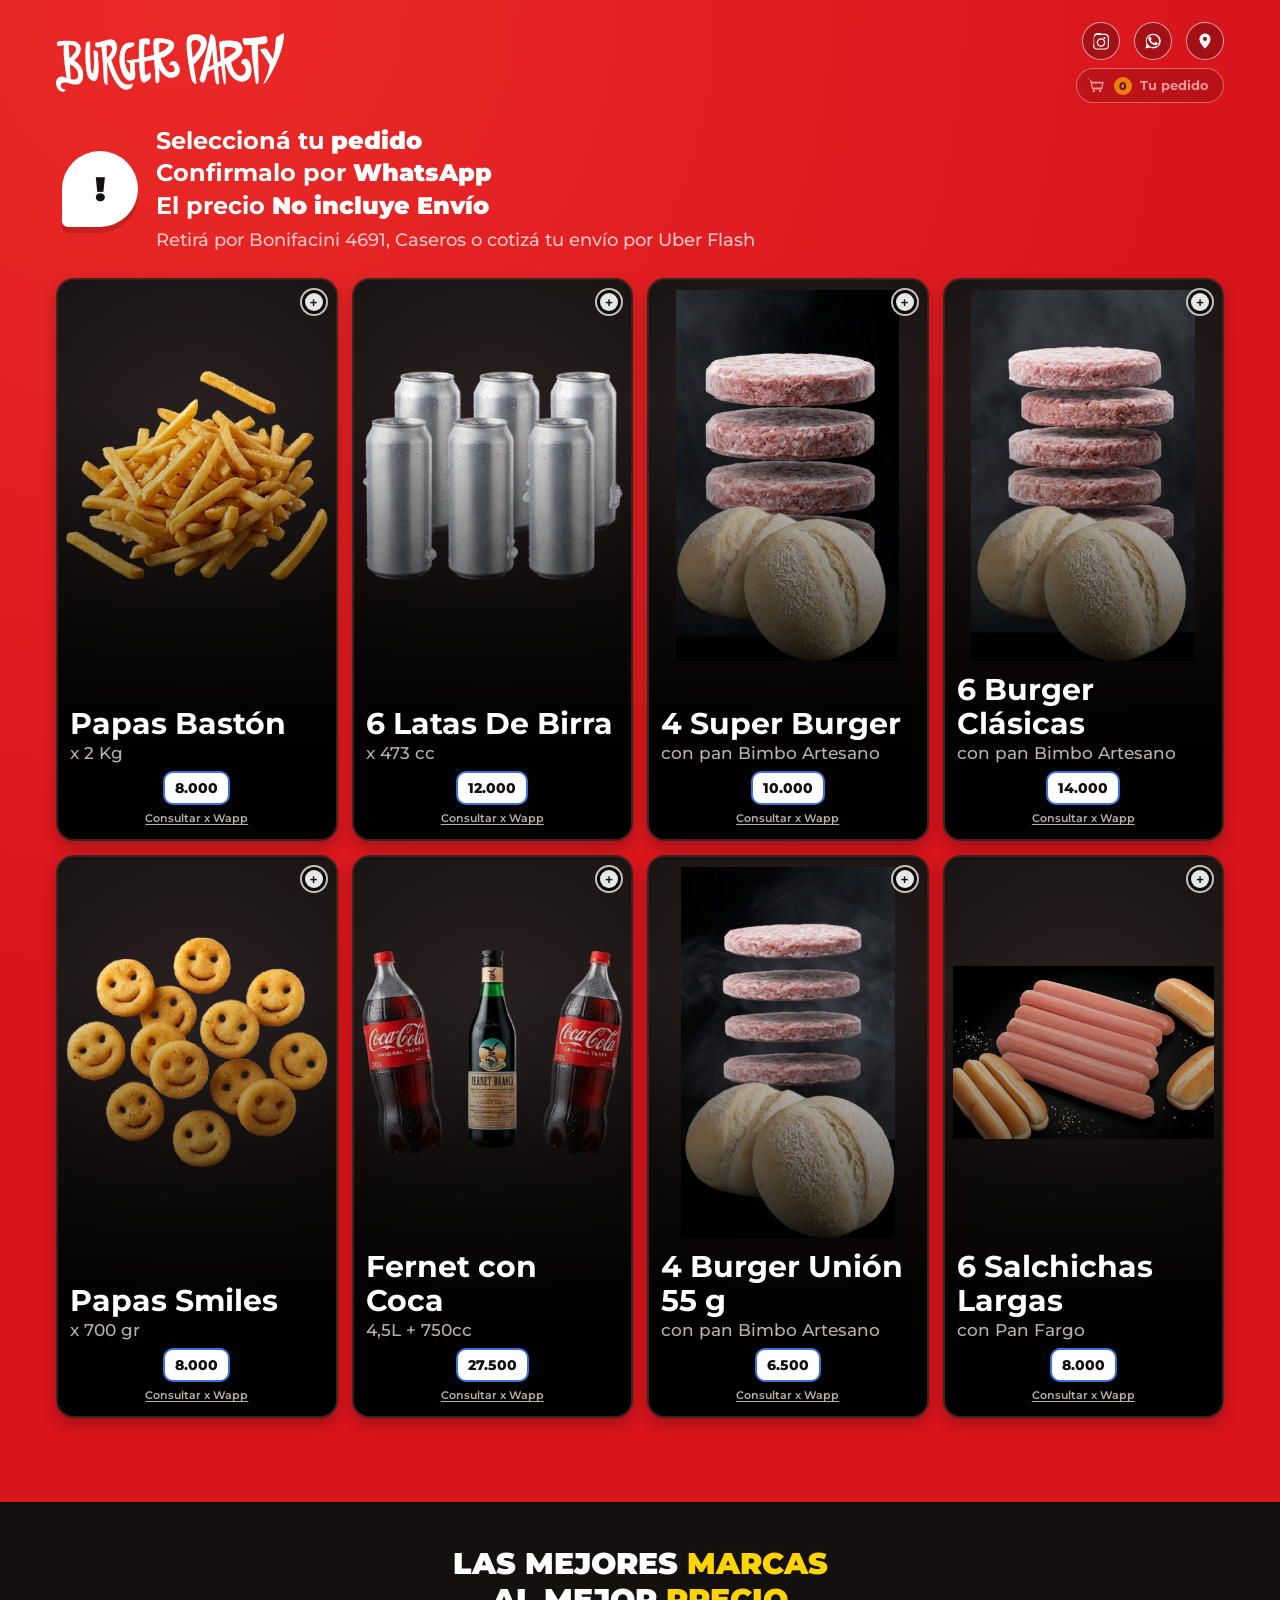
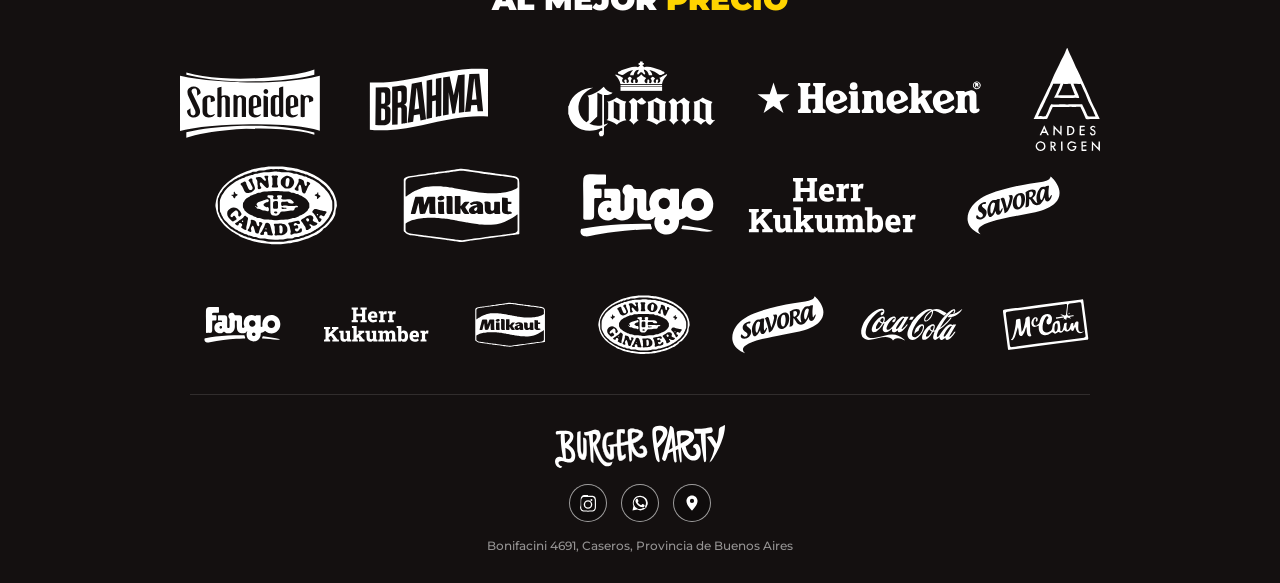
==== commit 17189078: "favicon agregado" ====
--- a/index.html
+++ b/index.html
@@ -4,6 +4,8 @@
 <meta charset="UTF-8">
 <meta name="viewport" content="width=device-width, initial-scale=1.0">
 <title>Burger Party</title>
+<link rel="icon" type="image/png" href="images/favicon.png">
+<link rel="shortcut icon" href="images/favicon.ico">
 <link rel="preconnect" href="https://fonts.googleapis.com">
 <link rel="preconnect" href="https://fonts.gstatic.com" crossorigin>
 <link href="https://fonts.googleapis.com/css2?family=Montserrat:ital,wght@0,400;0,500;0,600;0,700;0,800;0,900;1,800&display=swap" rel="stylesheet">
--- a/style.css
+++ b/style.css
@@ -37,7 +37,7 @@
     margin:0 auto;
     gap:16px;
   }
-  .logo-mark{ width:190px; max-width:42vw; flex:0 0 auto; }
+  .logo-mark{ width:228px; max-width:50vw; flex:0 0 auto; }
   .logo-mark img{ width:100%; height:auto; display:block; }
 
   .header-right{ display:flex; flex-direction:column; align-items:flex-end; gap:8px; flex:0 0 auto; }
@@ -114,7 +114,7 @@
   .promo-text{ line-height:1.35; }
   .promo-text .big{ font-size:clamp(18px,3vw,24px); font-weight:700; }
   .promo-text .big b{ font-weight:900; }
-  .promo-note{ margin-top:6px; font-size:12px; color:rgba(255,255,255,0.75); font-weight:500; }
+  .promo-note{ margin-top:6px; font-size:18px; color:rgba(255,255,255,0.75); font-weight:500; }
 
   /* ---------- GRID (sistema de "cuerpos") ----------
      Las 3 columnas son SIEMPRE del mismo ancho. Las proporciones de cada
@@ -215,7 +215,7 @@
   }
 
   .card h3{ position:relative; z-index:2; margin:0 0 3px; font-size:30px; font-weight:700; line-height:1.12; }
-  .card .sub{ position:relative; z-index:2; margin:0 0 8px; font-size:11px; color:var(--gray); font-weight:500; }
+  .card .sub{ position:relative; z-index:2; margin:0 0 8px; font-size:16.5px; color:var(--gray); font-weight:500; }
 
   .price-box{
     position:relative; z-index:2;
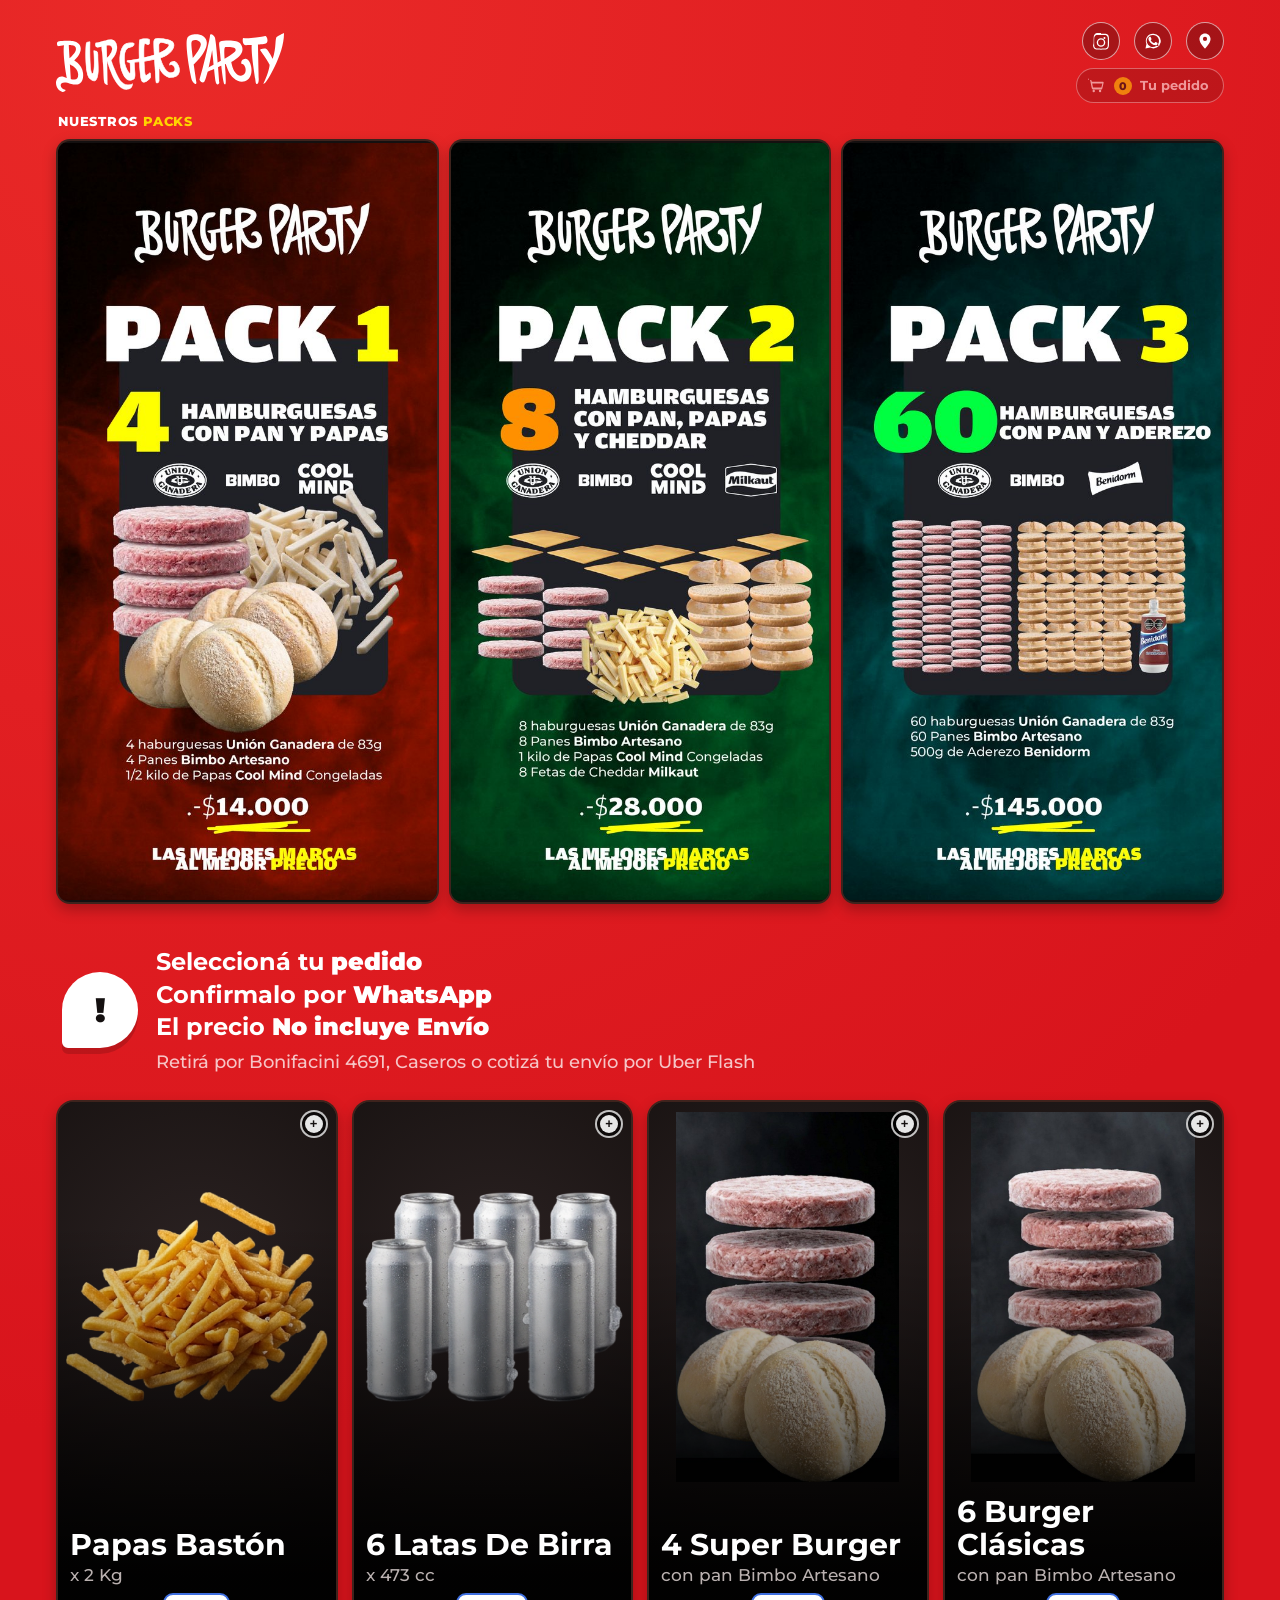
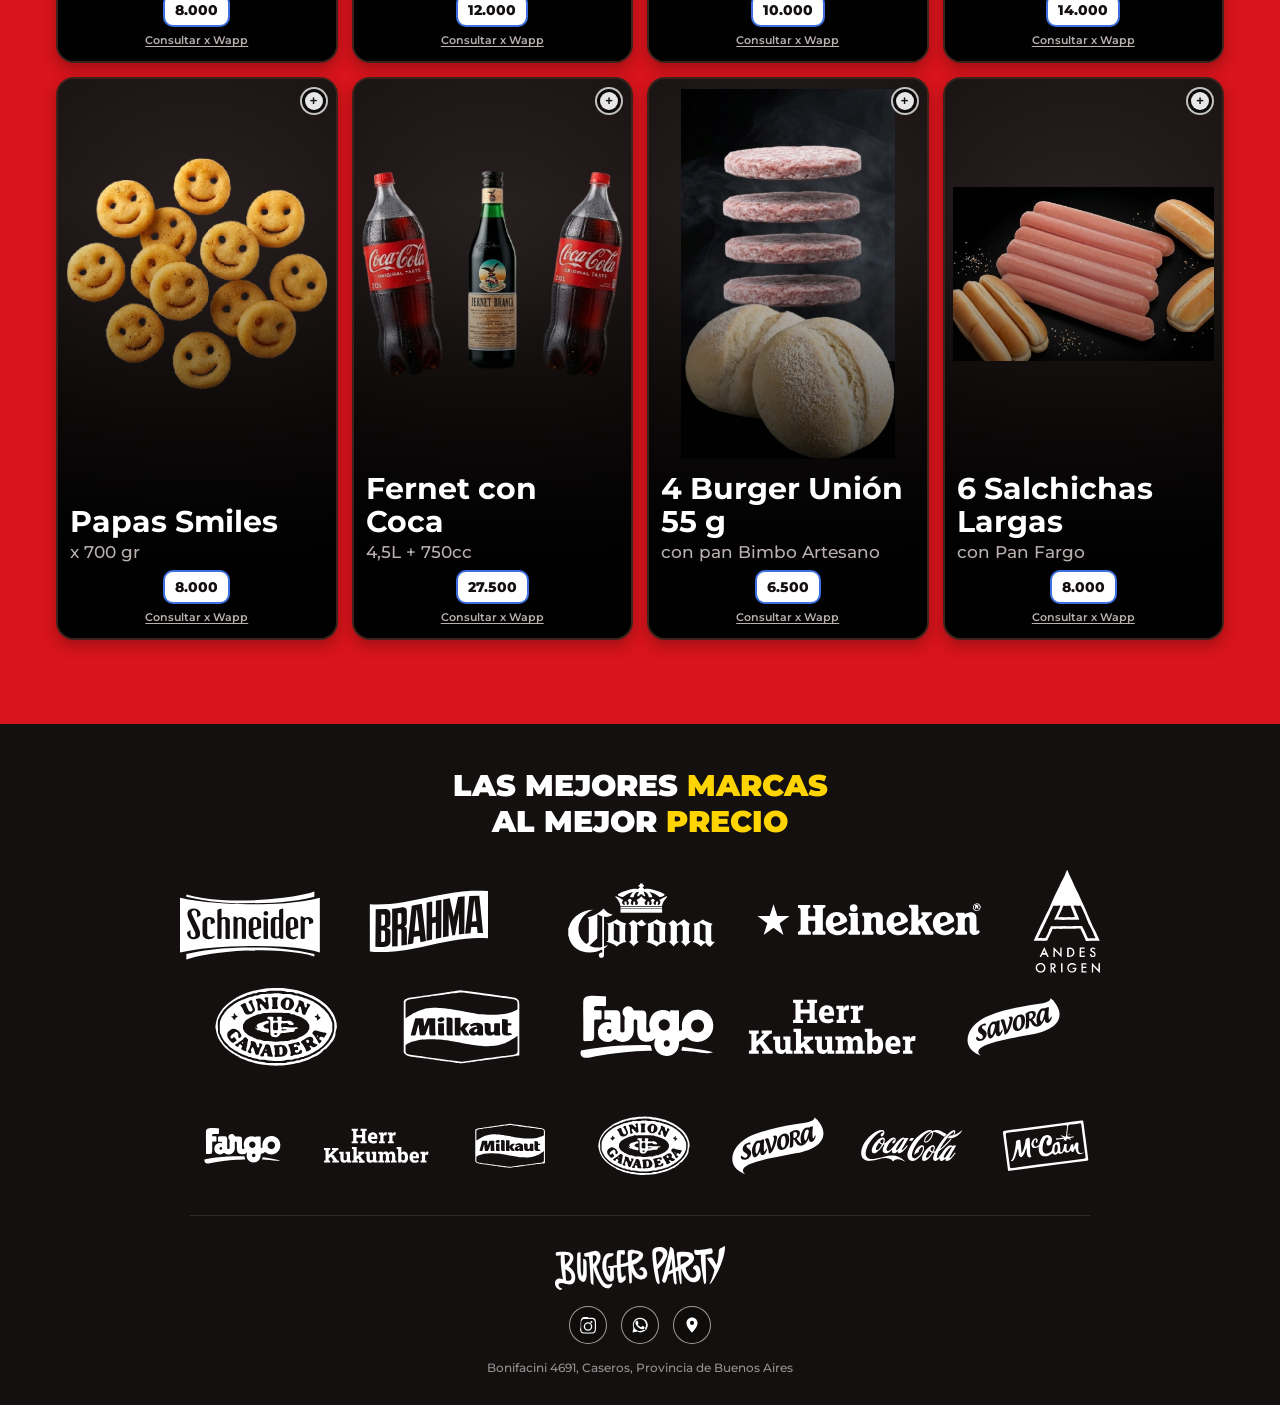
==== commit 59ba26fc: "ultima version" ====
--- a/index.html
+++ b/index.html
@@ -37,6 +37,11 @@
 </header>
 
 <div class="wrap">
+
+  <section class="packs" aria-label="Nuestros Packs">
+    <div class="packs-title">Nuestros <span class="hl">Packs</span></div>
+    <div class="packs-screens" id="packs-screens"><!-- las 3 pantallas se generan por JS --></div>
+  </section>
 
   <div class="promo">
     <a class="bubble" href="admin.html">!</a>
--- a/style.css
+++ b/style.css
@@ -115,6 +115,43 @@
   .promo-text .big{ font-size:clamp(18px,3vw,24px); font-weight:700; }
   .promo-text .big b{ font-weight:900; }
   .promo-note{ margin-top:6px; font-size:18px; color:rgba(255,255,255,0.75); font-weight:500; }
+
+  /* ---------- PACKS (3 "pantallas" rotando promos, full-bleed) ---------- */
+  .packs{ padding:4px 0 26px; }
+  .packs-title{
+    font-size:13px; font-weight:800; letter-spacing:.06em; text-transform:uppercase;
+    color:var(--white); margin:0 0 10px 2px;
+  }
+  .packs-title .hl{ color:var(--yellow); }
+  .packs-screens{
+    display:grid;
+    grid-template-columns: repeat(3, 1fr);
+    gap:6px;
+    /* full-bleed: se sale del padding del .wrap para ganar ancho en mobile */
+    margin:0 -16px;
+    padding:0 16px;
+  }
+  @media(min-width:640px){ .packs-screens{ margin:0; padding:0; gap:10px; } }
+
+  .pack-screen{
+    position:relative;
+    border-radius:14px;
+    overflow:hidden;
+    /* proporción real de los banners (1231 x 2462), para no recortar nada */
+    aspect-ratio: 1231 / 2462;
+    background:var(--black);
+    border:2px solid rgba(255,120,90,0.18);
+    box-shadow:0 6px 14px rgba(0,0,0,0.25);
+    cursor:pointer;
+  }
+  .pack-screen img{
+    position:absolute; inset:0;
+    width:100%; height:100%;
+    object-fit:contain;
+    opacity:1;
+    transition:opacity .5s ease;
+  }
+  .pack-screen img.is-out{ opacity:0; }
 
   /* ---------- GRID (sistema de "cuerpos") ----------
      Las 3 columnas son SIEMPRE del mismo ancho. Las proporciones de cada
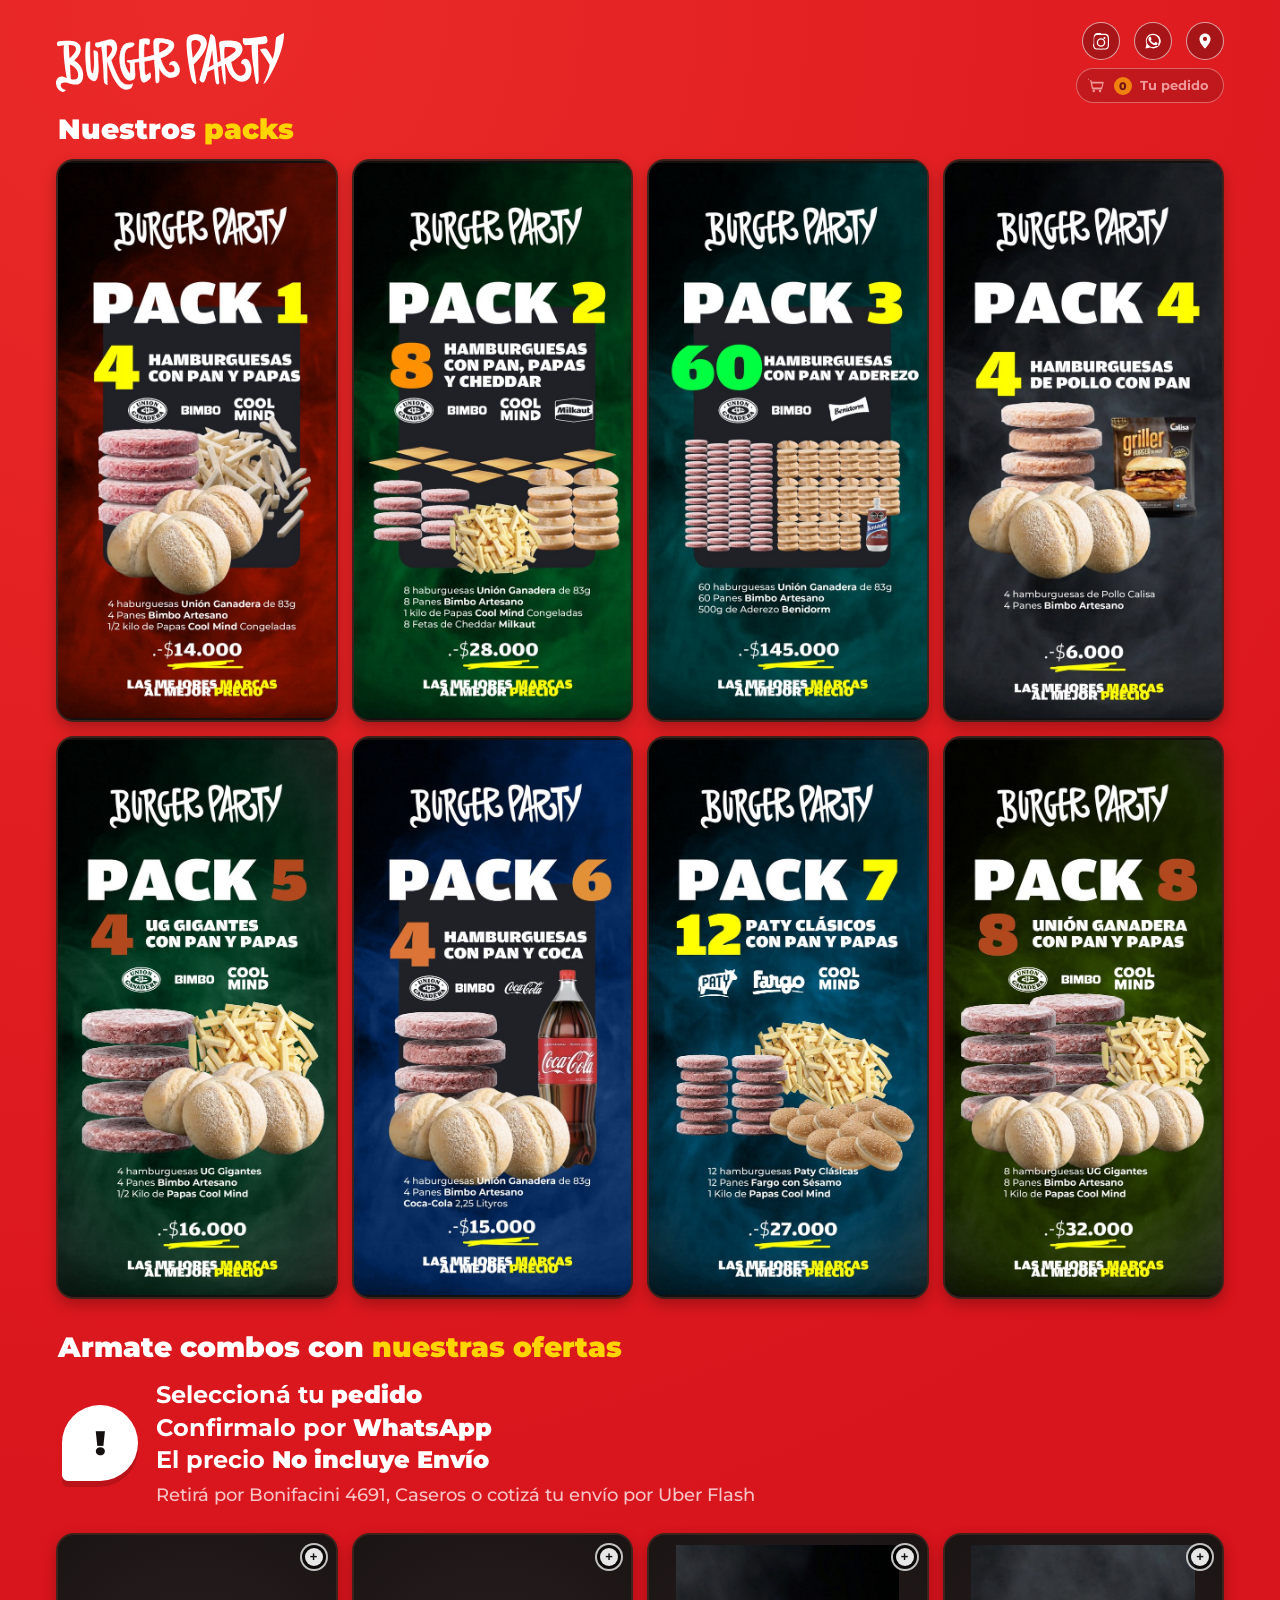
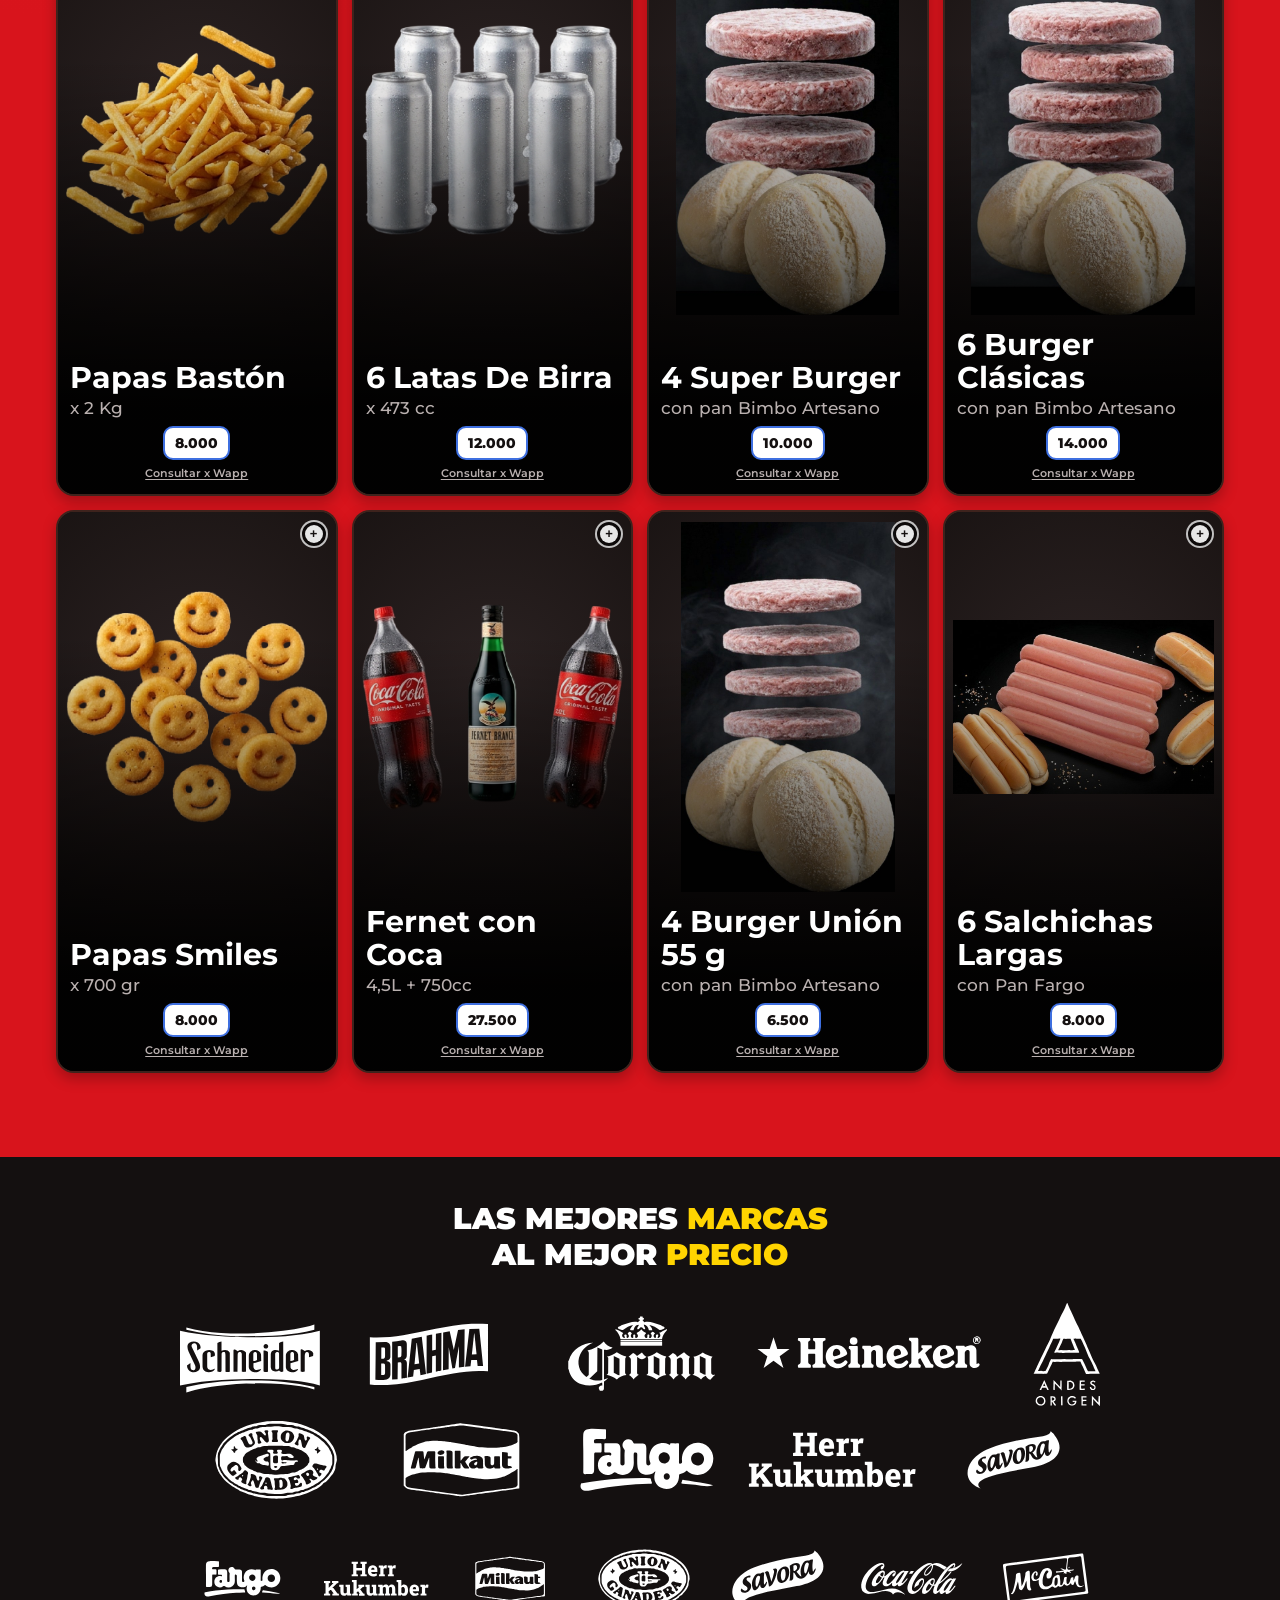
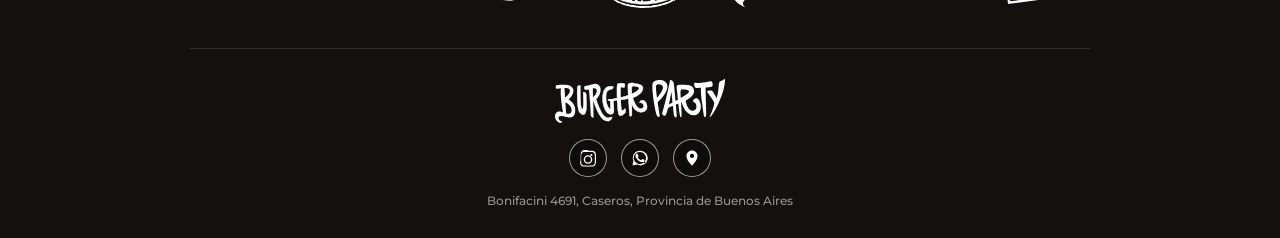
==== commit 598bc446: "catalogo" ====
--- a/index.html
+++ b/index.html
@@ -3,13 +3,90 @@
 <head>
 <meta charset="UTF-8">
 <meta name="viewport" content="width=device-width, initial-scale=1.0">
-<title>Burger Party</title>
+
+<title>Burger Party Caseros | Combos de Hamburguesas y Congelados para Fiestas</title>
+<meta name="title" content="Burger Party Caseros | Combos de Hamburguesas y Congelados para Fiestas">
+<meta name="description" content="Venta de medallones de hamburguesa, combos con pan y aderezos al por mayor y menor para eventos en Caseros, Tres de Febrero. ¡Armá tu fiesta!">
+<meta name="keywords" content="hamburguesas congeladas caseros, combos para eventos caseros, burger party tres de febrero, medallones de carne por mayor, combos de hamburguesas con pan">
+<meta name="robots" content="index, follow">
+<link rel="canonical" href="https://burgerparty.com.ar/">
+
+<!-- Open Graph / Facebook / WhatsApp -->
+<meta property="og:type" content="website">
+<meta property="og:url" content="https://burgerparty.com.ar/">
+<meta property="og:title" content="Burger Party Caseros | Combos de Hamburguesas para Fiestas">
+<meta property="og:description" content="Encontrá los mejores combos de hamburguesas congeladas, panes y aderezos para tu evento en Caseros.">
+<meta property="og:image" content="https://burgerparty.com.ar/og-image.jpg">
+<meta property="og:locale" content="es_AR">
+
 <link rel="icon" type="image/png" href="images/favicon.png">
 <link rel="shortcut icon" href="images/favicon.ico">
 <link rel="preconnect" href="https://fonts.googleapis.com">
 <link rel="preconnect" href="https://fonts.gstatic.com" crossorigin>
 <link href="https://fonts.googleapis.com/css2?family=Montserrat:ital,wght@0,400;0,500;0,600;0,700;0,800;0,900;1,800&display=swap" rel="stylesheet">
 <link rel="stylesheet" href="style.css">
+
+<script type="application/ld+json">
+{
+  "@context": "https://schema.org",
+  "@type": "GroceryStore",
+  "@id": "https://burgerparty.com.ar/#organization",
+  "name": "Burger Party",
+  "url": "https://burgerparty.com.ar",
+  "logo": "https://burgerparty.com.ar/logo.png",
+  "image": "https://burgerparty.com.ar/og-image.jpg",
+  "description": "Venta de combos de hamburguesas congeladas, medallones de carne, panes, salchichas y aderezos al por mayor y menor para fiestas y eventos en Caseros y Tres de Febrero.",
+  "telephone": "+5491163951550",
+  "priceRange": "$$",
+  "address": {
+    "@type": "PostalAddress",
+    "streetAddress": "Bonifacini 4691",
+    "addressLocality": "Caseros",
+    "addressRegion": "Buenos Aires",
+    "postalCode": "B1678CZE",
+    "addressCountry": "AR"
+  },
+  "geo": {
+    "@type": "GeoCoordinates",
+    "latitude": -34.6067,
+    "longitude": -58.5647
+  },
+  "openingHoursSpecification": [
+    {
+      "@type": "OpeningHoursSpecification",
+      "dayOfWeek": ["Monday","Tuesday","Wednesday","Thursday","Friday","Saturday"],
+      "opens": "09:30",
+      "closes": "13:00"
+    },
+    {
+      "@type": "OpeningHoursSpecification",
+      "dayOfWeek": ["Monday","Tuesday","Wednesday","Thursday","Friday","Saturday"],
+      "opens": "17:00",
+      "closes": "20:30"
+    }
+  ],
+  "hasOfferCatalog": {
+    "@type": "OfferCatalog",
+    "name": "Combos para Fiestas y Eventos",
+    "itemListElement": [
+      {
+        "@type": "Offer",
+        "itemOffered": {
+          "@type": "Product",
+          "name": "Combos de Hamburguesas Congeladas y Panes para Eventos",
+          "description": "Medallones de carne seleccionada, panes artesanales y aderezos en cantidad."
+        }
+      }
+    ]
+  },
+  "areaServed": [
+    { "@type": "City", "name": "Caseros" },
+    { "@type": "AdministrativeArea", "name": "Tres de Febrero" },
+    { "@type": "City", "name": "Ciudad Jardín Lomas del Palomar" },
+    { "@type": "City", "name": "San Martín" }
+  ]
+}
+</script>
 </head>
 <body>
 
@@ -38,10 +115,12 @@
 
 <div class="wrap">
 
-  <section class="packs" aria-label="Nuestros Packs">
-    <div class="packs-title">Nuestros <span class="hl">Packs</span></div>
-    <div class="packs-screens" id="packs-screens"><!-- las 3 pantallas se generan por JS --></div>
+  <section class="packs" aria-labelledby="packs-title">
+    <h2 class="section-title" id="packs-title">Nuestros <span class="hl">packs</span></h2>
+    <div class="packs-grid" id="packs-grid"><!-- los packs se generan por JS --></div>
   </section>
+
+  <h2 class="section-title section-title--combos">Armate combos con <span class="hl">nuestras ofertas</span></h2>
 
   <div class="promo">
     <a class="bubble" href="admin.html">!</a>
--- a/style.css
+++ b/style.css
@@ -116,42 +116,107 @@
   .promo-text .big b{ font-weight:900; }
   .promo-note{ margin-top:6px; font-size:18px; color:rgba(255,255,255,0.75); font-weight:500; }
 
-  /* ---------- PACKS (3 "pantallas" rotando promos, full-bleed) ---------- */
+  /* ---------- TÍTULOS DE SECCIÓN ---------- */
+  .section-title{
+    margin:0 0 14px 2px;
+    font-size:clamp(20px,4.6vw,28px);
+    font-weight:900;
+    line-height:1.15;
+    color:var(--white);
+  }
+  .section-title .hl{ color:var(--yellow); }
+  .section-title--combos{ margin-top:6px; }
+  .section-title--combos + .promo{ padding-top:2px; }
+
+  /* ---------- PACKS (catálogo) ---------- */
   .packs{ padding:4px 0 26px; }
-  .packs-title{
-    font-size:13px; font-weight:800; letter-spacing:.06em; text-transform:uppercase;
-    color:var(--white); margin:0 0 10px 2px;
-  }
-  .packs-title .hl{ color:var(--yellow); }
-  .packs-screens{
+  .packs-grid{
     display:grid;
-    grid-template-columns: repeat(3, 1fr);
-    gap:6px;
-    /* full-bleed: se sale del padding del .wrap para ganar ancho en mobile */
-    margin:0 -16px;
-    padding:0 16px;
-  }
-  @media(min-width:640px){ .packs-screens{ margin:0; padding:0; gap:10px; } }
-
-  .pack-screen{
+    grid-template-columns: repeat(2, 1fr);
+    gap: var(--gap);
+  }
+  @media(min-width:640px){  .packs-grid{ grid-template-columns: repeat(3, 1fr); } }
+  @media(min-width:1000px){ .packs-grid{ grid-template-columns: repeat(4, 1fr); } }
+
+  .pack-card{
+    display:block;
+    padding:0;
+    margin:0;
+    font:inherit;
     position:relative;
-    border-radius:14px;
     overflow:hidden;
     /* proporción real de los banners (1231 x 2462), para no recortar nada */
     aspect-ratio: 1231 / 2462;
+    border-radius:var(--radius);
     background:var(--black);
     border:2px solid rgba(255,120,90,0.18);
     box-shadow:0 6px 14px rgba(0,0,0,0.25);
-    cursor:pointer;
-  }
-  .pack-screen img{
+    cursor:zoom-in;
+    transition:transform .15s ease, border-color .15s ease;
+  }
+  .pack-card:hover{ transform:translateY(-3px); border-color:rgba(255,255,255,0.55); }
+  .pack-card:focus-visible{ outline:3px solid var(--yellow); outline-offset:2px; }
+  .pack-card img{
     position:absolute; inset:0;
     width:100%; height:100%;
     object-fit:contain;
-    opacity:1;
-    transition:opacity .5s ease;
-  }
-  .pack-screen img.is-out{ opacity:0; }
+    display:block;
+  }
+
+  /* ---------- PANTALLA COMPLETA DEL PACK (lightbox) ---------- */
+  .lightbox{
+    position:fixed; inset:0; z-index:1000;
+    background:rgba(0,0,0,0.9);
+    display:flex; flex-direction:column;
+    align-items:center; justify-content:center;
+    gap:14px;
+    padding:16px;
+    cursor:zoom-out;
+    animation: lightbox-in .2s ease;
+  }
+  .lightbox[hidden]{ display:none; }
+  .lightbox-img{
+    max-width:100%;
+    max-height:calc(100vh - 118px);
+    max-height:calc(100dvh - 118px);
+    width:auto; height:auto;
+    min-height:0;
+    object-fit:contain;
+    border-radius:14px;
+    box-shadow:0 10px 40px rgba(0,0,0,0.6);
+  }
+  .lightbox-order{
+    display:inline-flex; align-items:center; justify-content:center; gap:10px;
+    background:var(--white);
+    color:var(--black);
+    border:2px solid var(--white);
+    border-radius:999px;
+    padding:12px 26px;
+    font-family:'Montserrat', sans-serif;
+    font-weight:800;
+    font-size:16px;
+    text-decoration:none;
+    cursor:pointer;
+    box-shadow:0 6px 18px rgba(0,0,0,0.35);
+    transition:transform .15s ease, box-shadow .15s ease;
+  }
+  .lightbox-order:hover{ transform:translateY(-2px); box-shadow:0 10px 22px rgba(0,0,0,0.45); }
+  .lightbox-order svg{ width:24px; height:24px; fill:#25D366; flex:0 0 auto; }
+  .lightbox-close{
+    position:absolute; top:12px; right:14px;
+    width:42px; height:42px;
+    border-radius:50%;
+    border:1.5px solid rgba(255,255,255,0.6);
+    background:rgba(0,0,0,0.5);
+    color:var(--white);
+    font-size:26px; line-height:1;
+    cursor:pointer;
+    display:flex; align-items:center; justify-content:center;
+    padding:0 0 3px;
+  }
+  .lightbox-close:hover{ background:rgba(255,255,255,0.18); }
+  body.lightbox-open{ overflow:hidden; }
+  @keyframes lightbox-in{ from{ opacity:0; } to{ opacity:1; } }
 
   /* ---------- GRID (sistema de "cuerpos") ----------
      Las 3 columnas son SIEMPRE del mismo ancho. Las proporciones de cada
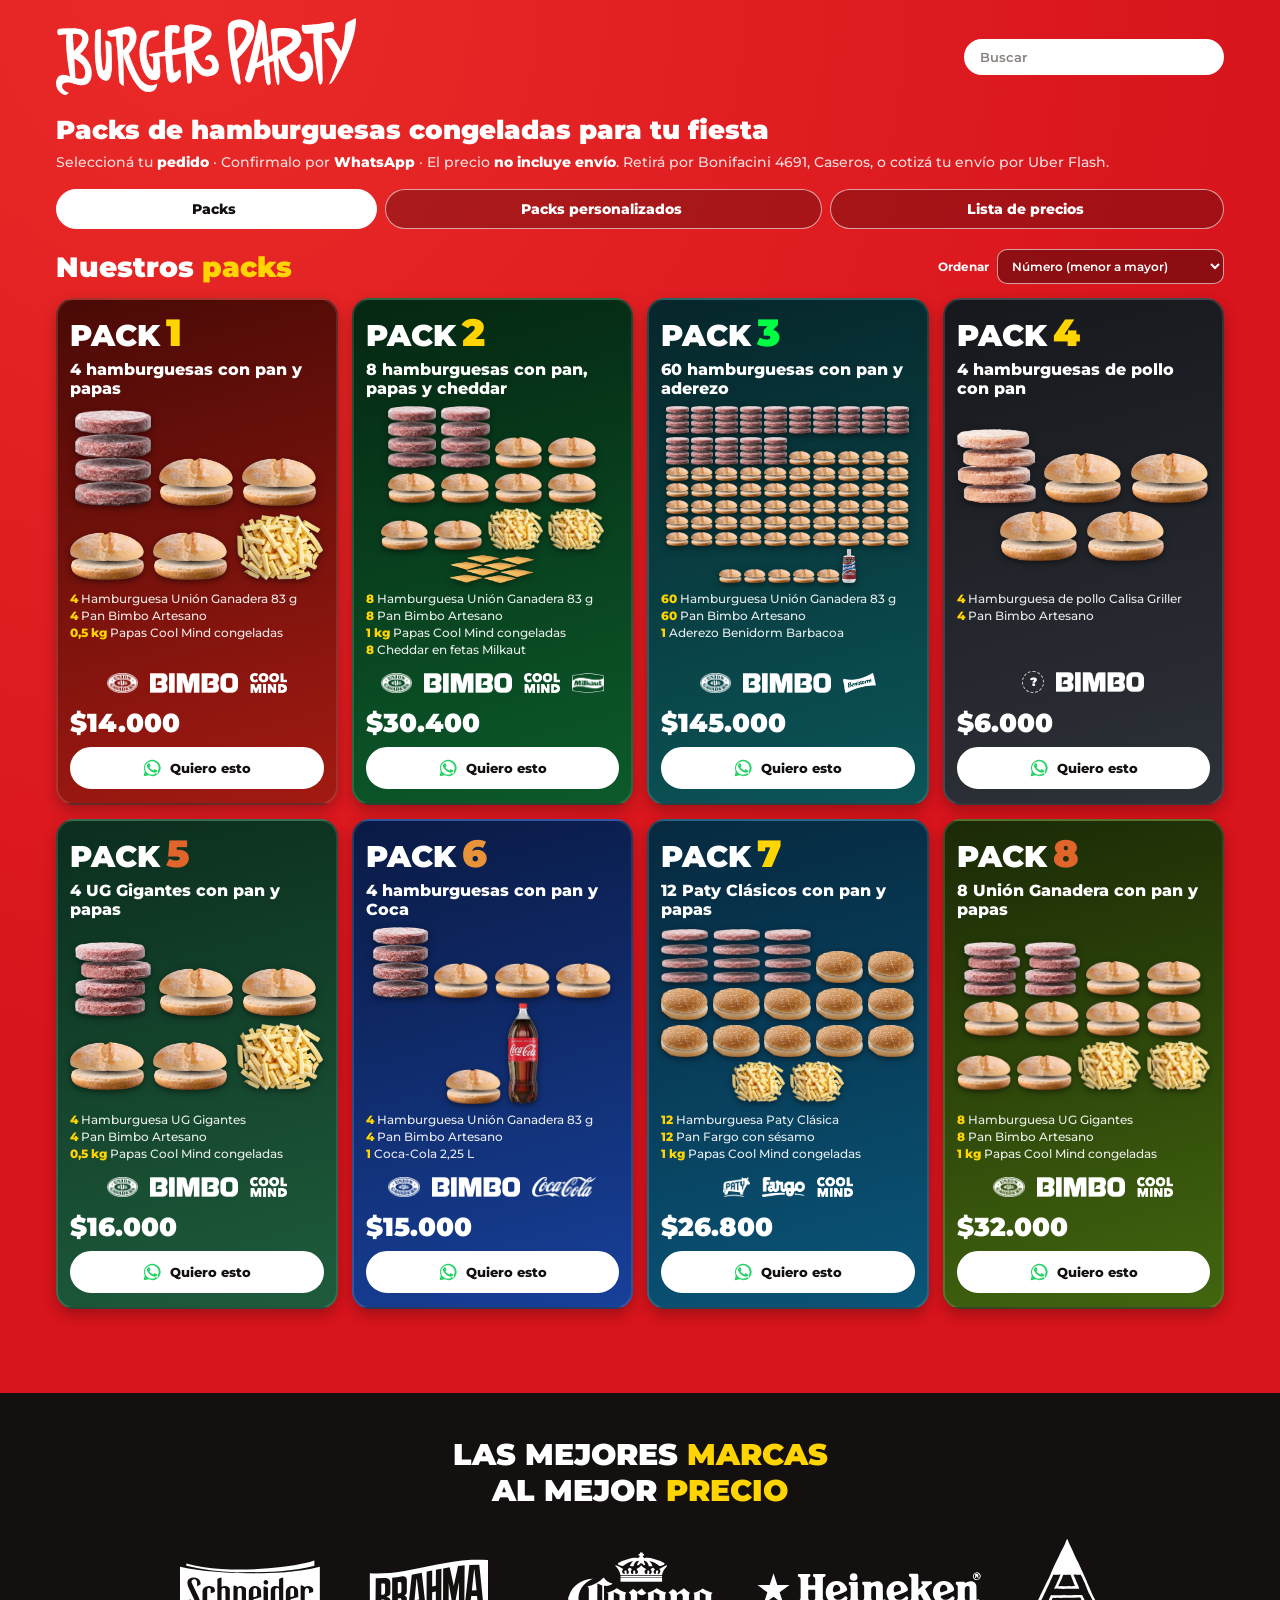
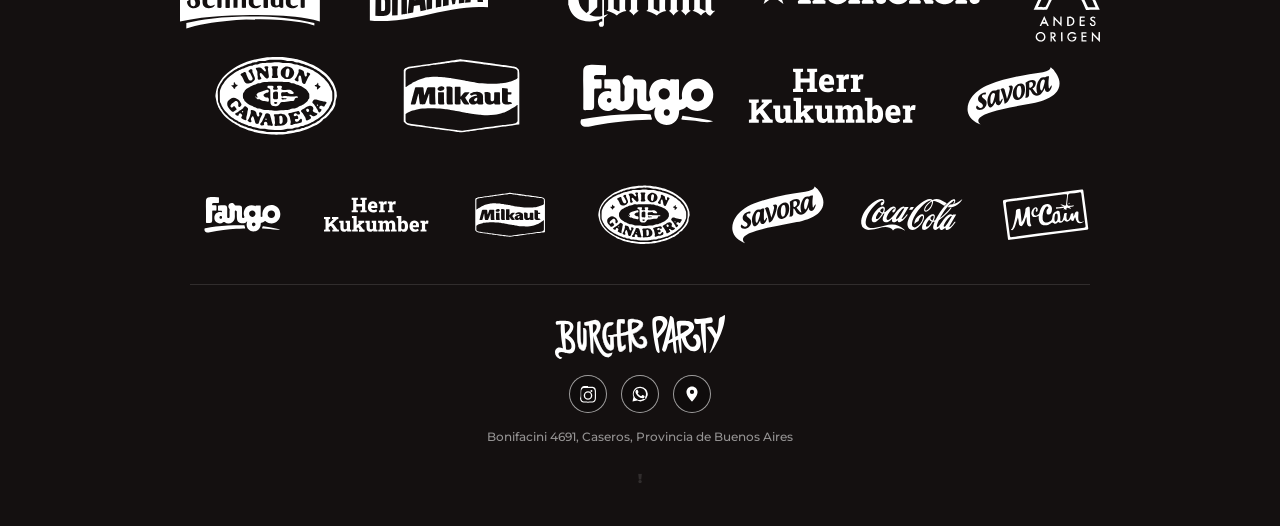
==== commit aba8d927: "version nueva" ====
--- a/index.html
+++ b/index.html
@@ -4,18 +4,18 @@
 <meta charset="UTF-8">
 <meta name="viewport" content="width=device-width, initial-scale=1.0">
 
-<title>Burger Party Caseros | Combos de Hamburguesas y Congelados para Fiestas</title>
-<meta name="title" content="Burger Party Caseros | Combos de Hamburguesas y Congelados para Fiestas">
-<meta name="description" content="Venta de medallones de hamburguesa, combos con pan y aderezos al por mayor y menor para eventos en Caseros, Tres de Febrero. ¡Armá tu fiesta!">
-<meta name="keywords" content="hamburguesas congeladas caseros, combos para eventos caseros, burger party tres de febrero, medallones de carne por mayor, combos de hamburguesas con pan">
+<title>Burger Party Caseros | Packs de Hamburguesas y Congelados para Fiestas</title>
+<meta name="title" content="Burger Party Caseros | Packs de Hamburguesas y Congelados para Fiestas">
+<meta name="description" content="Venta de medallones de hamburguesa, packs con pan y aderezos al por mayor y menor para eventos en Caseros, Tres de Febrero. ¡Armá tu fiesta!">
+<meta name="keywords" content="packs de hamburguesas caseros, packs para eventos caseros, combos para eventos caseros, combos de hamburguesas con pan, combos de hamburguesas, hamburguesas congeladas caseros, burger party tres de febrero, medallones de carne por mayor">
 <meta name="robots" content="index, follow">
 <link rel="canonical" href="https://burgerparty.com.ar/">
 
 <!-- Open Graph / Facebook / WhatsApp -->
 <meta property="og:type" content="website">
 <meta property="og:url" content="https://burgerparty.com.ar/">
-<meta property="og:title" content="Burger Party Caseros | Combos de Hamburguesas para Fiestas">
-<meta property="og:description" content="Encontrá los mejores combos de hamburguesas congeladas, panes y aderezos para tu evento en Caseros.">
+<meta property="og:title" content="Burger Party Caseros | Packs de Hamburguesas para Fiestas">
+<meta property="og:description" content="Encontrá los mejores packs de hamburguesas congeladas, panes y aderezos para tu evento en Caseros.">
 <meta property="og:image" content="https://burgerparty.com.ar/og-image.jpg">
 <meta property="og:locale" content="es_AR">
 
@@ -35,7 +35,7 @@
   "url": "https://burgerparty.com.ar",
   "logo": "https://burgerparty.com.ar/logo.png",
   "image": "https://burgerparty.com.ar/og-image.jpg",
-  "description": "Venta de combos de hamburguesas congeladas, medallones de carne, panes, salchichas y aderezos al por mayor y menor para fiestas y eventos en Caseros y Tres de Febrero.",
+  "description": "Venta de packs de hamburguesas congeladas, medallones de carne, panes, salchichas y aderezos al por mayor y menor para fiestas y eventos en Caseros y Tres de Febrero.",
   "telephone": "+5491163951550",
   "priceRange": "$$",
   "address": {
@@ -67,13 +67,13 @@
   ],
   "hasOfferCatalog": {
     "@type": "OfferCatalog",
-    "name": "Combos para Fiestas y Eventos",
+    "name": "Packs para Fiestas y Eventos",
     "itemListElement": [
       {
         "@type": "Offer",
         "itemOffered": {
           "@type": "Product",
-          "name": "Combos de Hamburguesas Congeladas y Panes para Eventos",
+          "name": "Packs de Hamburguesas Congeladas y Panes para Eventos",
           "description": "Medallones de carne seleccionada, panes artesanales y aderezos en cantidad."
         }
       }
@@ -89,51 +89,44 @@
 </script>
 </head>
 <body>
-
-<header>
-  <div class="logo-mark"><img src="images/logo.svg" alt="Burger Party"></div>
-  <div class="header-right">
-    <div class="icons">
-      <a class="icon-btn" id="ig-btn" href="#" target="_blank" rel="noopener" aria-label="Instagram">
-        <svg viewBox="0 0 24 24"><path d="M12 2.2c3.2 0 3.6 0 4.85.07 1.17.05 1.97.24 2.43.4a4.9 4.9 0 0 1 1.77 1.15 4.9 4.9 0 0 1 1.15 1.77c.16.46.35 1.26.4 2.43.06 1.25.07 1.65.07 4.85s0 3.6-.07 4.85c-.05 1.17-.24 1.97-.4 2.43a4.94 4.94 0 0 1-1.15 1.77 4.9 4.9 0 0 1-1.77 1.15c-.46.16-1.26.35-2.43.4-1.25.06-1.65.07-4.85.07s-3.6 0-4.85-.07c-1.17-.05-1.97-.24-2.43-.4a4.9 4.9 0 0 1-1.77-1.15 4.9 4.9 0 0 1-1.15-1.77c-.16-.46-.35-1.26-.4-2.43C2.2 15.6 2.2 15.2 2.2 12s0-3.6.07-4.85c.05-1.17.24-1.97.4-2.43a4.9 4.9 0 0 1 1.15-1.77A4.9 4.9 0 0 1 5.6 1.8c.46-.16 1.26-.35 2.43-.4C9.28 1.34 9.68 1.33 12 1.33Zm0 1.8c-3.15 0-3.52 0-4.76.07-1.02.05-1.57.21-1.94.35-.49.19-.84.42-1.2.79-.37.36-.6.71-.79 1.2-.14.37-.3.92-.35 1.94-.06 1.24-.07 1.61-.07 4.76s0 3.52.07 4.76c.05 1.02.21 1.57.35 1.94.19.49.42.84.79 1.2.36.37.71.6 1.2.79.37.14.92.3 1.94.35 1.24.06 1.6.07 4.76.07s3.52 0 4.76-.07c1.02-.05 1.57-.21 1.94-.35.49-.19.84-.42 1.2-.79.37-.36.6-.71.79-1.2.14-.37.3-.92.35-1.94.06-1.24.07-1.6.07-4.76s0-3.52-.07-4.76c-.05-1.02-.21-1.57-.35-1.94a3.1 3.1 0 0 0-.79-1.2 3.1 3.1 0 0 0-1.2-.79c-.37-.14-.92-.3-1.94-.35-1.24-.06-1.61-.07-4.76-.07Zm0 4.3a5.7 5.7 0 1 1 0 11.4 5.7 5.7 0 0 1 0-11.4Zm0 1.8a3.9 3.9 0 1 0 0 7.8 3.9 3.9 0 0 0 0-7.8Zm5.9-2a1.33 1.33 0 1 1-2.66 0 1.33 1.33 0 0 1 2.66 0Z"/></svg>
-      </a>
-      <a class="icon-btn" id="wa-btn" href="#" target="_blank" rel="noopener" aria-label="WhatsApp">
-        <svg viewBox="0 0 24 24"><path d="M17.5 14.4c-.3-.15-1.77-.87-2.04-.97-.27-.1-.47-.15-.67.15-.2.3-.77.97-.94 1.17-.17.2-.35.22-.65.07-.3-.15-1.26-.46-2.4-1.47-.9-.8-1.5-1.78-1.68-2.08-.17-.3-.02-.46.13-.6.13-.13.3-.35.45-.52.15-.17.2-.3.3-.5.1-.2.05-.37-.02-.52-.07-.15-.67-1.6-.92-2.2-.24-.58-.49-.5-.67-.5-.17-.01-.37-.01-.57-.01-.2 0-.52.07-.8.37-.27.3-1.05 1.02-1.05 2.5s1.07 2.9 1.22 3.1c.15.2 2.1 3.2 5.1 4.48.71.3 1.27.49 1.7.62.72.23 1.37.2 1.88.12.57-.09 1.77-.72 2.02-1.42.25-.7.25-1.3.17-1.42-.07-.13-.27-.2-.57-.35Z"/><path d="M12 2.2A9.8 9.8 0 0 0 3.24 15.9L2 22l6.28-1.2A9.8 9.8 0 1 0 12 2.2Zm0 1.8a8 8 0 0 1 6.94 11.98l-.2.35.62 2.7-2.75-.7-.34.2A8 8 0 1 1 12 4Z"/></svg>
-      </a>
-      <a class="icon-btn" id="map-btn" href="#" target="_blank" rel="noopener" aria-label="Ubicación">
-        <svg viewBox="0 0 24 24"><path d="M12 2c-4.1 0-7.4 3.3-7.4 7.4 0 5.5 6.6 12 6.9 12.3.3.3.7.3 1 0 .3-.3 6.9-6.8 6.9-12.3C19.4 5.3 16.1 2 12 2Zm0 10a2.8 2.8 0 1 1 0-5.6 2.8 2.8 0 0 1 0 5.6Z"/></svg>
-      </a>
-    </div>
-
-    <button class="cart" id="cart-btn" type="button" aria-label="Ver pedido y comprar por WhatsApp">
-      <svg viewBox="0 0 24 24" class="cart-icon"><path d="M2.5 3a1 1 0 0 0 0 2h1.4l.4 2.02 1.72 8.6A2 2 0 0 0 8 17.2h9.4a2 2 0 0 0 1.94-1.52L21 8.6a1 1 0 0 0-.97-1.24H6.1l-.3-1.5A1 1 0 0 0 4.83 5H2.5Zm4.02 6.36h12.9l-1.2 4.8a.5.5 0 0 1-.48.36H8a.5.5 0 0 1-.49-.4L6.52 9.36ZM8.5 20.5a1.5 1.5 0 1 1 0-3 1.5 1.5 0 0 1 0 3Zm8 0a1.5 1.5 0 1 1 0-3 1.5 1.5 0 0 1 0 3Z"/></svg>
-      <span class="cart-count" id="cart-count">0</span>
-      <span class="cart-subtotal" id="cart-subtotal">Tu pedido</span>
-    </button>
-  </div>
+<header class="top">
+  <a class="logo-mark" href="./"><img src="images/logo.svg" alt="Burger Party"></a>
+  <div class="search"><input id="q" type="search" placeholder="Buscar" aria-label="Buscar en packs, productos y lista" autocomplete="off"></div>
 </header>
 
 <div class="wrap">
+  <h1 class="tagline">Packs de hamburguesas congeladas para tu fiesta</h1>
+  <p class="how">Seleccioná tu <b>pedido</b> · Confirmalo por <b>WhatsApp</b> · El precio <b>no incluye envío</b>. Retirá por Bonifacini 4691, Caseros, o cotizá tu envío por Uber Flash.</p>
 
-  <section class="packs" aria-labelledby="packs-title">
-    <h2 class="section-title" id="packs-title">Nuestros <span class="hl">packs</span></h2>
-    <div class="packs-grid" id="packs-grid"><!-- los packs se generan por JS --></div>
+  <nav class="tabs" aria-label="Secciones">
+    <button type="button" class="tab on" data-t="packs">Packs <i></i></button>
+    <button type="button" class="tab" data-t="build">Packs personalizados <i></i></button>
+    <button type="button" class="tab" data-t="list">Lista de precios <i></i></button>
+  </nav>
+
+  <section id="sec-packs">
+    <div class="sec-head">
+      <h2 class="section-title">Nuestros <span class="hl">packs</span></h2>
+      <label class="sort">Ordenar
+        <select id="sort">
+          <option value="n-asc">Número (menor a mayor)</option><option value="n-desc">Número (mayor a menor)</option>
+          <option value="p-asc">Precio (menor a mayor)</option><option value="p-desc">Precio (mayor a menor)</option>
+          <option value="c-asc">Hamburguesas (menos a más)</option><option value="c-desc">Hamburguesas (más a menos)</option>
+        </select>
+      </label>
+    </div>
+    <div class="packs-grid" id="packs-grid"></div>
   </section>
 
-  <h2 class="section-title section-title--combos">Armate combos con <span class="hl">nuestras ofertas</span></h2>
+  <section id="sec-build" hidden>
+    <h2 class="section-title">Armá tu <span class="hl">pack personalizado</span></h2>
+    <div id="builder"></div>
+  </section>
 
-  <div class="promo">
-    <a class="bubble" href="admin.html">!</a>
-    <div class="promo-text">
-      <div class="big">Seleccioná tu <b>pedido</b></div>
-      <div class="big">Confirmalo por <b>WhatsApp</b></div>
-      <div class="big">El precio <b>No incluye Envío</b></div>
-      <div class="promo-note">Retirá por Bonifacini 4691, Caseros o cotizá tu envío por Uber Flash</div>
-    </div>
-  </div>
-
-  <div class="grid" id="grid"><!-- las cards se generan por JS --></div>
-
+  <section id="sec-list" hidden>
+    <h2 class="section-title">Lista de <span class="hl">precios</span></h2>
+    <div id="list"></div>
+  </section>
 </div>
 
 <footer>
@@ -162,10 +155,11 @@
       </a>
     </div>
     <div class="footer-address">Bonifacini 4691, Caseros, Provincia de Buenos Aires</div>
+    <a class="admin-dot" href="admin.html" aria-label="Administrar lista de precios">!</a>
   </div>
 </footer>
 
+<script src="data.js"></script>
 <script src="script.js"></script>
-
 </body>
 </html>
--- a/style.css
+++ b/style.css
@@ -1,380 +1,120 @@
-:root{
-    --red: #D8141C;
-    --black: #141010;
-    --yellow: #FFD400;
-    --blue: #3E6FE0;
-    --white: #ffffff;
-    --gray: #b9b0af;
-    --radius: 18px;
-    --gap: 14px;
-  }
-  *{ box-sizing:border-box; }
 
-  body{
-    margin:0;
-    background: var(--red);
-    background-image: radial-gradient(circle at 15% 0%, #ea2a28 0%, var(--red) 45%);
-    font-family:'Montserrat', sans-serif;
-    color:var(--white);
-    -webkit-font-smoothing:antialiased;
-  }
+:root{--red:#D8141C;--black:#141010;--yellow:#FFD400;--blue:#3E6FE0;--white:#fff;--gray:#b9b0af;--radius:18px;--gap:14px}
+*{box-sizing:border-box}
+[hidden]{display:none!important}
+body{margin:0;background:var(--red) radial-gradient(circle at 15% 0%,#ea2a28 0,var(--red) 45%);font-family:'Montserrat',sans-serif;color:var(--white);-webkit-font-smoothing:antialiased}
+.sr-only{position:absolute;width:1px;height:1px;padding:0;margin:-1px;overflow:hidden;clip:rect(0,0,0,0);white-space:nowrap;border:0}
+.wrap{max-width:1200px;margin:0 auto;padding:0 16px 40px}
+button{font-family:inherit;cursor:pointer}
+.icon-btn{width:38px;height:38px;border-radius:50%;background:rgba(0,0,0,.25);border:1.5px solid rgba(255,255,255,.6);display:flex;align-items:center;justify-content:center;text-decoration:none}
+.icon-btn svg{width:18px;height:18px;fill:var(--white)}
 
-  .sr-only{
-    position:absolute; width:1px; height:1px;
-    padding:0; margin:-1px; overflow:hidden;
-    clip:rect(0,0,0,0); white-space:nowrap; border:0;
-  }
+/* encabezado + buscador */
+.top{display:flex;align-items:center;justify-content:space-between;gap:12px;max-width:1200px;margin:0 auto;padding:18px 16px 6px}
+.logo-mark{width:min(58vw,300px);flex:0 0 auto;display:block}.logo-mark img{width:100%;height:auto;display:block}
+.search{flex:1 1 0;min-width:0;max-width:260px}
+.search input{width:100%;padding:8px 14px;border-radius:999px;border:2px solid #fff;background:#fff;color:var(--black);font:600 13px 'Montserrat',sans-serif}
+.search input::placeholder{color:#8a8180}
+.search input:focus{outline:3px solid var(--yellow);outline-offset:1px}
+.tagline{font-size:clamp(18px,3.4vw,26px);font-weight:900;margin:14px 0 6px;line-height:1.2}
+.how{margin:0 0 16px;font-size:14px;line-height:1.45;font-weight:500;color:rgba(255,255,255,.85)}
+.how b{font-weight:800;color:#fff}
+.tabs{display:flex;gap:8px;margin:0 0 20px;overflow-x:auto}
+.tab{flex:1 0 auto;white-space:nowrap;padding:10px 18px;border-radius:999px;border:1.5px solid rgba(255,255,255,.6);background:rgba(0,0,0,.25);color:#fff;font-weight:800;font-size:14px}
+.tab i{font-style:normal;color:var(--yellow);margin-left:4px}
+.tab.on{background:#fff;color:var(--black);border-color:#fff}.tab.on i{color:var(--red)}
+.sec-head{display:flex;align-items:flex-end;justify-content:space-between;gap:12px;flex-wrap:wrap;margin-bottom:14px}
+.section-title{margin:0;font-size:clamp(20px,4.6vw,28px);font-weight:900;line-height:1.15}
+.hl{color:var(--yellow)}
+.sort{font-size:12px;font-weight:700;display:flex;align-items:center;gap:8px}
+.sort select{background:rgba(0,0,0,.35);color:#fff;border:1.5px solid rgba(255,255,255,.6);border-radius:10px;padding:8px 10px;font:600 12px 'Montserrat',sans-serif}
+.empty,.muted{color:rgba(255,255,255,.75);font-size:14px}
 
-  .wrap{ max-width:1200px; margin:0 auto; padding:0 16px 40px; }
+/* packs */
+.packs-grid{display:grid;grid-template-columns:repeat(2,1fr);gap:var(--gap)}
+@media(min-width:640px){.packs-grid{grid-template-columns:repeat(3,1fr)}}
+@media(min-width:1000px){.packs-grid{grid-template-columns:repeat(4,1fr)}}
+.pack{display:flex;flex-direction:column;gap:8px;padding:14px 12px;border-radius:var(--radius);background:linear-gradient(165deg,var(--c1),var(--c2));border:2px solid rgba(255,255,255,.12);box-shadow:0 6px 14px rgba(0,0,0,.25)}
+.pack-head{display:flex;align-items:baseline;gap:6px;line-height:1}
+.pack-head span{font-size:clamp(20px,5vw,30px);font-weight:900}.pack-head b{font-size:clamp(26px,6.5vw,38px);font-weight:900;color:var(--ac)}
+.pack h3{margin:0;font-size:clamp(13px,3.2vw,16px);font-weight:800;line-height:1.2}
+.pack-items{list-style:none;margin:0;padding:0;font-size:12px;line-height:1.4;font-weight:500;color:rgba(255,255,255,.9);flex:1}
+.pack-items b{color:var(--yellow);font-weight:800}
+.pack-foot{display:flex;flex-direction:column;gap:8px;margin-top:auto}
+.pack-price{font-size:clamp(20px,5vw,26px);font-weight:900}.pack-price.tbc{font-size:13px;opacity:.8;font-weight:700}
+.order{display:inline-flex;align-items:center;justify-content:center;gap:8px;background:#fff;color:var(--black);border:2px solid #fff;border-radius:999px;padding:9px 16px;font:800 13px 'Montserrat',sans-serif;text-decoration:none;cursor:pointer}
+.order svg{width:20px;height:20px;fill:#25D366;flex:0 0 auto}
 
-  /* ---------- HEADER ---------- */
-  header{
-    display:flex;
-    align-items:center;
-    justify-content:space-between;
-    padding:22px 16px 6px;
-    max-width:1200px;
-    margin:0 auto;
-    gap:16px;
-  }
-  .logo-mark{ width:228px; max-width:50vw; flex:0 0 auto; }
-  .logo-mark img{ width:100%; height:auto; display:block; }
+/* armador */
+.sum{position:sticky;top:0;z-index:5;background:var(--black);border:2px solid rgba(255,255,255,.18);border-radius:var(--radius);padding:12px 14px;margin-bottom:14px;box-shadow:0 6px 14px rgba(0,0,0,.3)}
+.sum-top{display:flex;justify-content:space-between;align-items:center;font-size:15px}.sum-top span{font-weight:900;font-size:18px;color:var(--yellow)}
+.sum-chips{display:flex;gap:6px;overflow-x:auto;margin-top:8px;padding-bottom:2px}
+.sum-chips span{flex:0 0 auto;font-size:11px;font-weight:700;padding:4px 10px;border-radius:999px;background:rgba(255,255,255,.14)}
+.sum-note{margin:8px 0 0;font-size:12px;font-weight:700;color:var(--yellow)}
+.sum-act{display:flex;gap:8px;align-items:center;margin-top:10px}
+.ghost{background:none;border:1.5px solid rgba(255,255,255,.6);color:#fff;border-radius:999px;padding:8px 14px;font-weight:700;font-size:12px}
+.step{background:var(--black);border:2px solid rgba(255,120,90,.18);border-radius:var(--radius);margin-bottom:10px;overflow:hidden}
+.step.open{border-color:rgba(255,255,255,.7)}
+.step-h{width:100%;display:flex;align-items:center;gap:10px;padding:12px 14px;background:none;border:0;color:#fff;text-align:left}
+.step-h b{font-size:15px}.step-h small{margin-left:auto;color:var(--gray);font-size:11px;font-weight:600;text-align:right}
+.num{width:24px;height:24px;border-radius:50%;background:var(--yellow);color:var(--black);font-weight:900;font-size:12px;display:flex;align-items:center;justify-content:center;flex:0 0 auto}
+.step-b{padding:0 14px 14px}
+.lbl{font-size:12px;font-weight:800;text-transform:uppercase;letter-spacing:.05em;color:var(--gray);margin:12px 0 8px}
+.hint{font-size:12px;margin:10px 0;color:var(--yellow);font-weight:600}.link{background:none;border:0;color:#fff;text-decoration:underline;font-weight:800;font-size:12px;padding:0}
+.chips{display:flex;gap:8px;flex-wrap:wrap;margin-bottom:10px}
+.chip{padding:8px 16px;border-radius:999px;border:1.5px solid rgba(255,255,255,.5);background:none;color:#fff;font-weight:800}.chip.on{background:#fff;color:var(--black)}
+.stp{display:inline-flex;align-items:center;gap:12px;margin-top:8px}.stp b{min-width:34px;text-align:center}
+.stp button{width:30px;height:30px;border-radius:50%;border:0;background:#fff;color:var(--black);font-weight:900;font-size:16px}
+.opts{display:grid;grid-template-columns:repeat(2,1fr);gap:10px}
+@media(min-width:640px){.opts{grid-template-columns:repeat(3,1fr)}}
+@media(min-width:1000px){.opts{grid-template-columns:repeat(4,1fr)}}
+.opt{display:flex;flex-direction:column;gap:4px;align-items:flex-start;text-align:left;padding:12px;border-radius:14px;background:rgba(255,255,255,.06);border:2px solid rgba(255,255,255,.14);color:#fff}
+.opt.on{border-color:#fff;background:rgba(255,255,255,.16)}
+.opt b{font-size:13px}.opt small{font-size:11px;color:var(--gray)}.op{font-weight:900;font-size:14px;margin-top:auto}.op i{font-style:normal;font-size:11px;color:var(--gray);font-weight:600}
+.next{margin-top:14px;width:100%;padding:12px;border-radius:12px;border:0;background:var(--red);color:#fff;font-weight:800;font-size:14px}
 
-  .header-right{ display:flex; flex-direction:column; align-items:flex-end; gap:8px; flex:0 0 auto; }
+/* fotos y faltantes */
+.stage{position:relative;width:100%;aspect-ratio:100/70}
+.stage img{position:absolute;height:auto;filter:drop-shadow(0 2px 3px rgba(0,0,0,.5))}
+.stage .q{position:absolute;aspect-ratio:1;font-size:9px;border-width:1px}
+.q{display:inline-flex;align-items:center;justify-content:center;width:44px;height:44px;border-radius:50%;border:2px dashed rgba(255,255,255,.75);font-weight:900;font-size:20px;color:#fff;align-self:center}
+.q-s{width:22px;height:22px;font-size:12px;border-width:1.5px}
+.th{display:flex;align-items:center;justify-content:center;height:60px;width:100%;margin-bottom:4px}
+.th img{max-height:100%;max-width:100%;object-fit:contain}
 
-  .icons{ display:flex; gap:14px; flex:0 0 auto; }
-  .icon-btn{
-    width:38px;height:38px;
-    border-radius:50%;
-    background:rgba(0,0,0,0.25);
-    border:1.5px solid rgba(255,255,255,0.6);
-    display:flex;align-items:center;justify-content:center;
-    cursor:pointer;
-    color:var(--white);
-    transition:transform .15s ease, background .15s ease;
-    text-decoration:none;
-  }
-  .icon-btn:hover{ transform:translateY(-2px); background:rgba(0,0,0,0.4); }
-  .icon-btn svg{ width:18px;height:18px; fill:var(--white); }
+/* logos de marca: una sola línea, con aire */
+.pack-brands{display:flex;flex-wrap:nowrap;justify-content:center;align-items:center;gap:12px;padding:6px 10px}
+.pack-brands img{height:20px;width:auto;min-width:0;flex:0 1 auto;object-fit:contain}
+.pack-brands .q-s{flex:0 0 auto}
 
-  /* ---------- CARRITO / SUBTOTAL ---------- */
-  .cart{
-    display:flex; align-items:center; gap:8px;
-    background:rgba(0,0,0,0.25);
-    border:1.5px solid rgba(255,255,255,0.6);
-    border-radius:22px;
-    padding:7px 14px 7px 10px;
-    cursor:pointer;
-    color:var(--white);
-    font-family:'Montserrat', sans-serif;
-    transition:transform .15s ease, background .15s ease, opacity .15s ease;
-    max-width:100%;
-  }
-  .cart:hover{ transform:translateY(-2px); background:rgba(0,0,0,0.4); }
-  .cart:disabled, .cart.is-empty{ opacity:.55; cursor:default; }
-  .cart:disabled:hover, .cart.is-empty:hover{ transform:none; background:rgba(0,0,0,0.25); }
-  .cart-icon{ width:19px; height:19px; fill:var(--white); flex:0 0 auto; }
-  .cart-count{
-    background:var(--yellow);
-    color:var(--black);
-    font-weight:800;
-    font-size:11px;
-    min-width:18px; height:18px;
-    border-radius:50%;
-    display:flex; align-items:center; justify-content:center;
-    padding:0 4px;
-    flex:0 0 auto;
-  }
-  .cart-subtotal{
-    font-weight:700;
-    font-size:12.5px;
-    white-space:nowrap;
-    overflow:hidden;
-    text-overflow:ellipsis;
-    max-width:38vw;
-  }
+/* botón oculto + admin */
+.admin-dot{display:inline-block;color:#fff;opacity:.12;font-weight:900;font-size:13px;text-decoration:none;padding:10px 14px}
+.admin-dot:hover,.admin-dot:focus{opacity:.7}
+body.admin{background:var(--black)}
+.adm{max-width:640px;margin:0 auto;padding:28px 18px 60px}
+.adm-back{color:var(--gray);font-size:13px;text-decoration:none}.adm-back:hover{color:#fff}
+.adm h1{font-size:22px;margin:18px 0 4px}
+.notice{font-size:12.5px;color:var(--gray);line-height:1.5;background:rgba(255,255,255,.05);border:1px solid rgba(255,255,255,.1);border-radius:10px;padding:12px 14px;margin:14px 0 22px}.notice b{color:#fff}
+#gate{max-width:340px;margin:60px auto 0;text-align:center}#gate p{color:var(--gray);font-size:13px;line-height:1.5;margin-bottom:18px}
+#gate input{width:100%;background:rgba(255,255,255,.06);color:#fff;border:2px solid rgba(255,255,255,.25);border-radius:10px;padding:12px 14px;font:500 15px 'Montserrat',sans-serif;text-align:center;margin-bottom:12px}
+#gate input:focus{outline:none;border-color:var(--blue)}#gate-error{color:#ff8080;font-size:12.5px;min-height:16px}
+.adm-btn{width:100%;margin-top:12px;background:var(--red);color:#fff;border:0;border-radius:12px;padding:15px;font:800 15px 'Montserrat',sans-serif}
+.adm-btn.secondary{background:rgba(255,255,255,.08);border:1px solid rgba(255,255,255,.2)}
+.status{margin-top:12px;font-size:12.5px;color:var(--yellow);text-align:center;min-height:16px}
+.ed-row{background:rgba(255,255,255,.04);border:1px solid rgba(255,255,255,.1);border-radius:12px;padding:12px 14px;margin-bottom:10px;display:grid;gap:8px}
+.ed-row label{display:block;font-size:10.5px;color:var(--gray);text-transform:uppercase;letter-spacing:.04em;margin-bottom:3px}
+.ed-row input{width:100%;background:rgba(255,255,255,.06);color:#fff;border:1px solid rgba(255,255,255,.2);border-radius:8px;padding:9px 10px;font:600 14px 'Montserrat',sans-serif}
+.ed-row input:focus{outline:none;border-color:var(--blue)}
+.ed-row .ed-price{max-width:150px;background:#fff;color:var(--black);border:2px solid var(--blue);font-weight:800;text-align:center}
 
-  /* ---------- PROMO BANNER ---------- */
-  .promo{ display:flex; align-items:center; gap:18px; padding:16px 6px 26px; }
-  .bubble{
-    flex:0 0 auto;
-    width:76px;height:76px;
-    background:var(--white);
-    color:var(--black);
-    border-radius:50% 50% 50% 6px;
-    display:flex;align-items:center;justify-content:center;
-    font-weight:900;
-    font-size:34px;
-    box-shadow:0 6px 0 rgba(0,0,0,0.15);
-    text-decoration:none;
-    cursor:pointer;
-    transition:transform .15s ease;
-  }
-  .bubble:hover{ transform:scale(1.05); }
-  .promo-text{ line-height:1.35; }
-  .promo-text .big{ font-size:clamp(18px,3vw,24px); font-weight:700; }
-  .promo-text .big b{ font-weight:900; }
-  .promo-note{ margin-top:6px; font-size:18px; color:rgba(255,255,255,0.75); font-weight:500; }
+/* lista */
+.lh{font-size:14px;font-weight:800;text-transform:uppercase;letter-spacing:.06em;color:var(--yellow);margin:18px 0 8px}
+.lrows{background:var(--black);border-radius:var(--radius);overflow:hidden}
+.lrow{display:flex;justify-content:space-between;gap:14px;padding:12px 14px;border-bottom:1px solid rgba(255,255,255,.1)}.lrow:last-child{border:0}
+.lrow b{display:block;font-size:14px}.lrow small{color:var(--gray);font-size:12px}
+.lp{text-align:right;font-weight:900;white-space:nowrap}.lp small{display:block;font-weight:500}
 
-  /* ---------- TÍTULOS DE SECCIÓN ---------- */
-  .section-title{
-    margin:0 0 14px 2px;
-    font-size:clamp(20px,4.6vw,28px);
-    font-weight:900;
-    line-height:1.15;
-    color:var(--white);
-  }
-  .section-title .hl{ color:var(--yellow); }
-  .section-title--combos{ margin-top:6px; }
-  .section-title--combos + .promo{ padding-top:2px; }
-
-  /* ---------- PACKS (catálogo) ---------- */
-  .packs{ padding:4px 0 26px; }
-  .packs-grid{
-    display:grid;
-    grid-template-columns: repeat(2, 1fr);
-    gap: var(--gap);
-  }
-  @media(min-width:640px){  .packs-grid{ grid-template-columns: repeat(3, 1fr); } }
-  @media(min-width:1000px){ .packs-grid{ grid-template-columns: repeat(4, 1fr); } }
-
-  .pack-card{
-    display:block;
-    padding:0;
-    margin:0;
-    font:inherit;
-    position:relative;
-    overflow:hidden;
-    /* proporción real de los banners (1231 x 2462), para no recortar nada */
-    aspect-ratio: 1231 / 2462;
-    border-radius:var(--radius);
-    background:var(--black);
-    border:2px solid rgba(255,120,90,0.18);
-    box-shadow:0 6px 14px rgba(0,0,0,0.25);
-    cursor:zoom-in;
-    transition:transform .15s ease, border-color .15s ease;
-  }
-  .pack-card:hover{ transform:translateY(-3px); border-color:rgba(255,255,255,0.55); }
-  .pack-card:focus-visible{ outline:3px solid var(--yellow); outline-offset:2px; }
-  .pack-card img{
-    position:absolute; inset:0;
-    width:100%; height:100%;
-    object-fit:contain;
-    display:block;
-  }
-
-  /* ---------- PANTALLA COMPLETA DEL PACK (lightbox) ---------- */
-  .lightbox{
-    position:fixed; inset:0; z-index:1000;
-    background:rgba(0,0,0,0.9);
-    display:flex; flex-direction:column;
-    align-items:center; justify-content:center;
-    gap:14px;
-    padding:16px;
-    cursor:zoom-out;
-    animation: lightbox-in .2s ease;
-  }
-  .lightbox[hidden]{ display:none; }
-  .lightbox-img{
-    max-width:100%;
-    max-height:calc(100vh - 118px);
-    max-height:calc(100dvh - 118px);
-    width:auto; height:auto;
-    min-height:0;
-    object-fit:contain;
-    border-radius:14px;
-    box-shadow:0 10px 40px rgba(0,0,0,0.6);
-  }
-  .lightbox-order{
-    display:inline-flex; align-items:center; justify-content:center; gap:10px;
-    background:var(--white);
-    color:var(--black);
-    border:2px solid var(--white);
-    border-radius:999px;
-    padding:12px 26px;
-    font-family:'Montserrat', sans-serif;
-    font-weight:800;
-    font-size:16px;
-    text-decoration:none;
-    cursor:pointer;
-    box-shadow:0 6px 18px rgba(0,0,0,0.35);
-    transition:transform .15s ease, box-shadow .15s ease;
-  }
-  .lightbox-order:hover{ transform:translateY(-2px); box-shadow:0 10px 22px rgba(0,0,0,0.45); }
-  .lightbox-order svg{ width:24px; height:24px; fill:#25D366; flex:0 0 auto; }
-  .lightbox-close{
-    position:absolute; top:12px; right:14px;
-    width:42px; height:42px;
-    border-radius:50%;
-    border:1.5px solid rgba(255,255,255,0.6);
-    background:rgba(0,0,0,0.5);
-    color:var(--white);
-    font-size:26px; line-height:1;
-    cursor:pointer;
-    display:flex; align-items:center; justify-content:center;
-    padding:0 0 3px;
-  }
-  .lightbox-close:hover{ background:rgba(255,255,255,0.18); }
-  body.lightbox-open{ overflow:hidden; }
-  @keyframes lightbox-in{ from{ opacity:0; } to{ opacity:1; } }
-
-  /* ---------- GRID (sistema de "cuerpos") ----------
-     Las 3 columnas son SIEMPRE del mismo ancho. Las proporciones de cada
-     tarjeta (1, 2 o N cuerpos) se definen con aspect-ratio relativo al
-     ancho de columna, así nunca se deforman al cambiar el ancho de pantalla:
-     lo único que cambia es CUÁNTAS columnas entran (reflow), no el tamaño
-     de cada tarjeta dentro de esa cantidad de columnas. */
-  .grid{
-    display:grid;
-    grid-template-columns: repeat(2, 1fr);
-    grid-auto-flow: dense;
-    gap: var(--gap);
-  }
-  @media(min-width:640px){  .grid{ grid-template-columns: repeat(3, 1fr); } }
-  @media(min-width:1000px){ .grid{ grid-template-columns: repeat(4, 1fr); } }
-
-  .card{
-    position:relative;
-    background:var(--black);
-    border-radius:var(--radius);
-    border:2px solid rgba(255,120,90,0.18);
-    padding:12px;
-    cursor:grab;
-    user-select:none;
-    display:flex;
-    flex-direction:column;
-    justify-content:flex-end;
-    overflow:hidden;
-    box-shadow:0 6px 14px rgba(0,0,0,0.25);
-    transition:border-color .15s ease, box-shadow .15s ease;
-    outline:none;
-  }
-  .card:active{ cursor:grabbing; }
-  .card.dragging{ opacity:0.35; }
-  .card.selected{
-    border-color:var(--white);
-    box-shadow:0 0 0 3px rgba(255,255,255,0.9), 0 6px 14px rgba(0,0,0,0.35);
-  }
-
-  /* tarjetas de 1 cuerpo (solo texto): cuadradas, alto = ancho de columna */
-  .card--text{
-    grid-row: span 1;
-    aspect-ratio: 1 / 1;
-    background: radial-gradient(circle at 30% 20%, #241a19, #120d0c 75%);
-  }
-
-  /* tarjetas de 2 cuerpos (con foto): el doble de alto que de ancho */
-  .card--photo{ grid-row: span 2; aspect-ratio: 1 / 2; }
-  .card--photo .art{
-    position:absolute; inset:0;
-    background: radial-gradient(circle at 50% 30%, #2b2222, #120d0c 78%);
-  }
-  .card--photo .art img{
-    position:absolute; inset:0;
-    width:100%; height:68%;
-    object-fit:contain;
-    padding:10px 8px 0;
-  }
-  .card--photo .art::after{
-    content:"";
-    position:absolute; left:0; right:0; bottom:0; height:78%;
-    background:linear-gradient(180deg, rgba(0,0,0,0) 0%, rgba(0,0,0,0.92) 80%);
-  }
-
-  .qty-stepper{
-    position:absolute; top:8px; right:8px; z-index:3;
-    display:flex; align-items:center; gap:4px;
-    background:rgba(0,0,0,0.55);
-    border:2px solid rgba(255,255,255,0.75);
-    border-radius:14px;
-    padding:3px;
-    transition:background .15s ease, border-color .15s ease;
-  }
-  .card.selected .qty-stepper{ background:rgba(255,255,255,0.18); border-color:var(--white); }
-  .qty-btn{
-    width:18px; height:18px;
-    border:none; border-radius:50%;
-    background:rgba(255,255,255,0.9);
-    color:var(--black);
-    font-weight:800;
-    font-size:13px;
-    line-height:1;
-    display:flex; align-items:center; justify-content:center;
-    cursor:pointer;
-    padding:0;
-  }
-  .qty-btn:hover{ background:var(--white); }
-  .qty-value{
-    min-width:14px;
-    text-align:center;
-    font-size:11px;
-    font-weight:800;
-    color:var(--white);
-  }
-  .qty-stepper:not(.has-qty) .qty-minus,
-  .qty-stepper:not(.has-qty) .qty-value{
-    display:none;
-  }
-
-  .card h3{ position:relative; z-index:2; margin:0 0 3px; font-size:30px; font-weight:700; line-height:1.12; }
-  .card .sub{ position:relative; z-index:2; margin:0 0 8px; font-size:16.5px; color:var(--gray); font-weight:500; }
-
-  .price-box{
-    position:relative; z-index:2;
-    background:var(--white);
-    color:var(--black);
-    border:2px solid var(--blue);
-    border-radius:10px;
-    padding:6px 10px;
-    text-align:center;
-    font-weight:800;
-    font-size:14px;
-    width:fit-content;
-    align-self:center;
-  }
-
-  .consult-btn{
-    position:relative; z-index:2;
-    background:none;
-    border:none;
-    color:var(--gray);
-    font-family:'Montserrat', sans-serif;
-    font-size:10.5px;
-    font-weight:600;
-    text-align:center;
-    margin-top:5px;
-    cursor:pointer;
-    text-decoration:underline;
-    text-underline-offset:2px;
-    padding:2px 0;
-    align-self:center;
-  }
-  .consult-btn:hover{ color:var(--white); }
-
-  /* ---------- COMBO (ancho completo) ----------
-     La imagen se muestra completa: ancho 100%, alto proporcional
-     (sin recortar), así nunca se corta el contenido de la ilustración. */
-  .combo{
-    grid-column:1 / -1;
-    padding:0;
-  }
-  .combo .combo-img{
-    display:block;
-    width:100%;
-    height:auto;
-  }
-  .combo .combo-overlay{
-    position:absolute; left:0; right:0; bottom:0;
-    display:flex; align-items:center; justify-content:center;
-    gap:16px; flex-wrap:wrap;
-    padding:18px 20px 18px;
-    background:linear-gradient(180deg, rgba(0,0,0,0) 0%, rgba(0,0,0,0.88) 60%);
-  }
-  .combo-overlay .label{ font-weight:700; font-size:17px; position:relative; z-index:2; }
-  .combo-overlay .label i{ color:var(--yellow); font-style:normal; }
-  .combo .qty-stepper{ z-index:4; }
-
-  /* ---------- FOOTER (sobrio, fondo negro completo) ---------- */
+/* ---------- FOOTER (sobrio, fondo negro completo) ---------- */
   footer{
     background:var(--black);
     padding:44px 16px 30px;
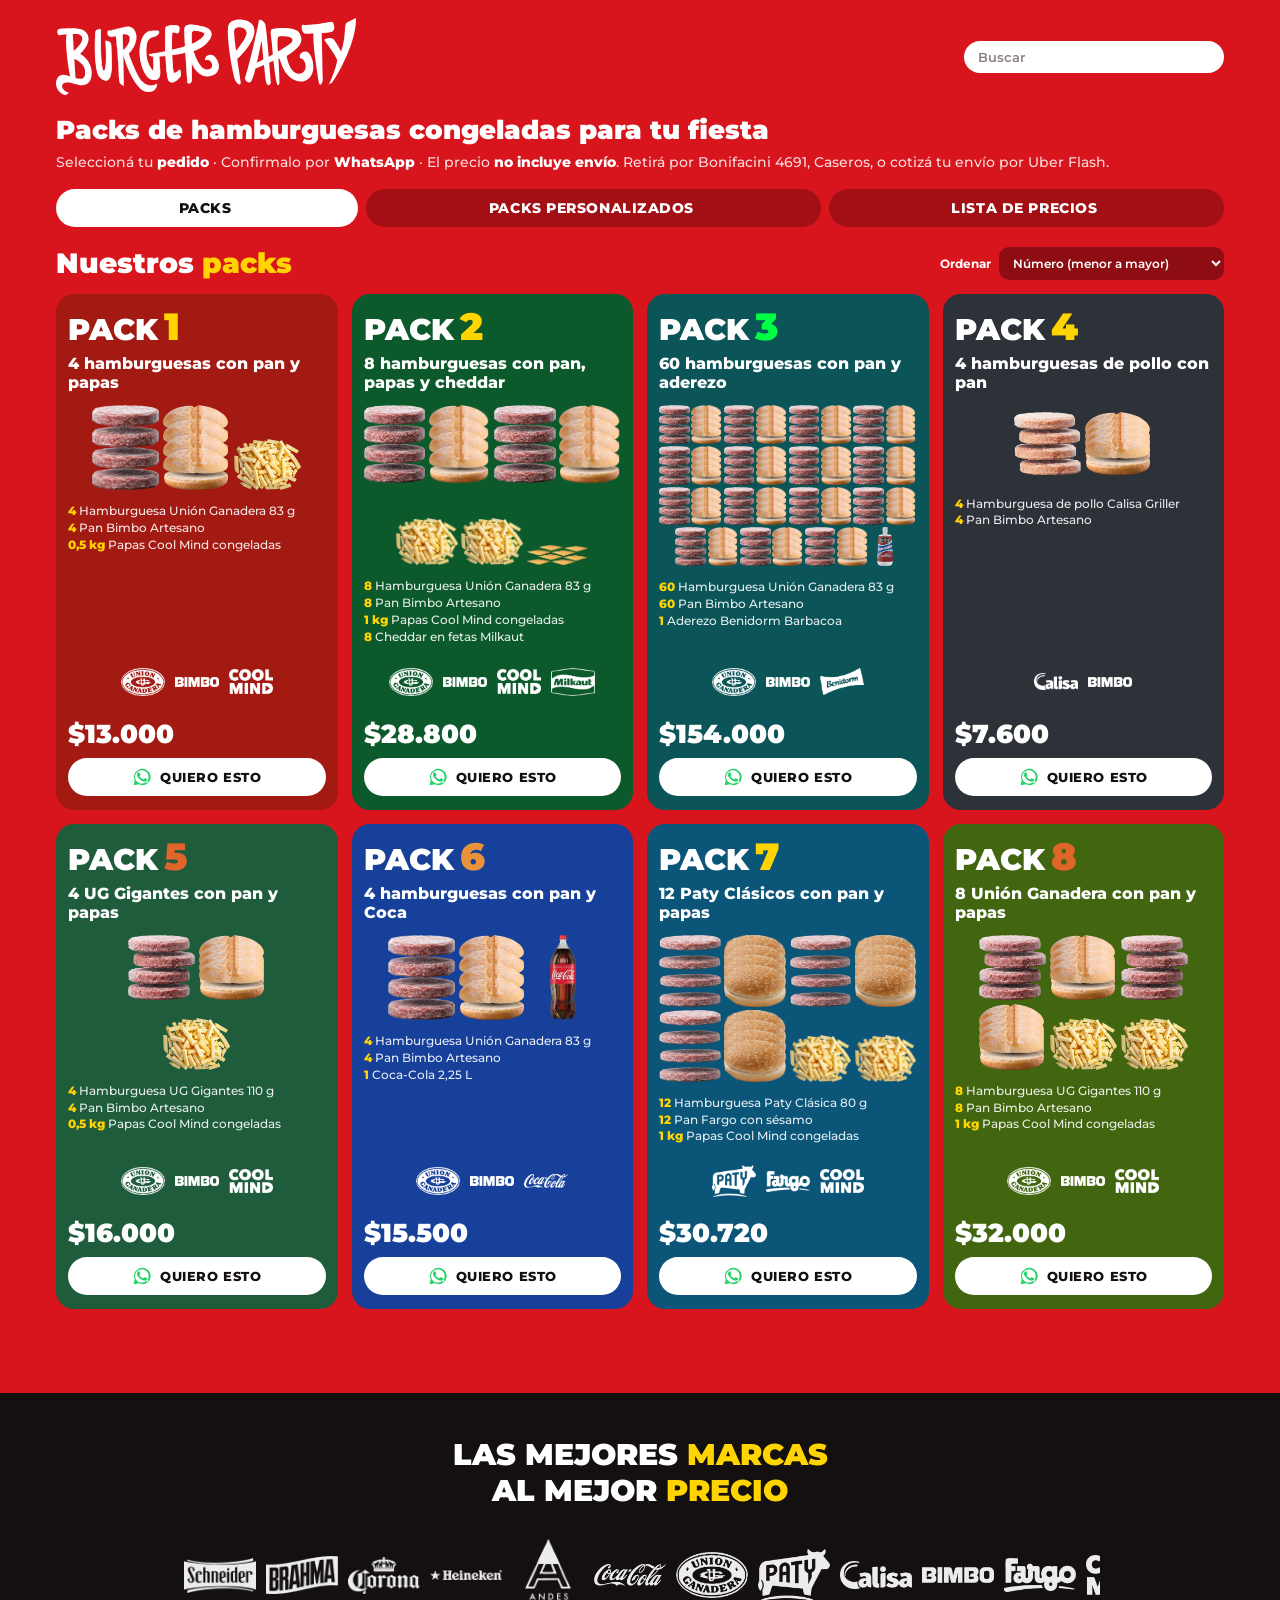
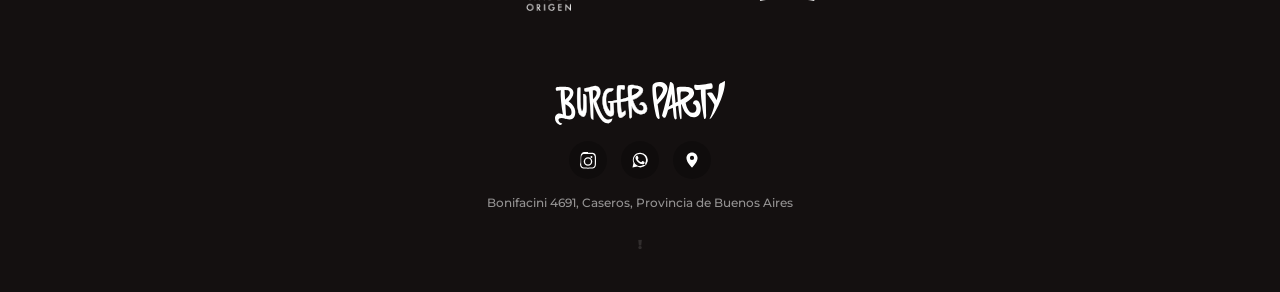
==== commit 8fce5803: "version 4" ====
--- a/index.html
+++ b/index.html
@@ -132,7 +132,7 @@
 <footer>
   <div class="brands-title">LAS MEJORES <span class="hl">MARCAS</span><br>AL MEJOR <span class="hl">PRECIO</span></div>
 
-  <div class="brand-logos" role="img" aria-label="Schneider, Brahma, Corona, Heineken, Andes Origen, Unión Ganadera, Milkaut, Fargo, Herr Kukumber, Savora, Coca-Cola, McCain"><img src="images/brands.svg" alt="Marcas: Schneider, Brahma, Corona, Heineken, Andes Origen, Unión Ganadera, Milkaut, Fargo, Herr Kukumber, Savora, Coca-Cola, McCain"></div>
+  <div class="brand-strip" id="brand-strip" aria-label="Marcas: tocá una para buscarla"></div>
   <!-- meta información no visible, para accesibilidad / SEO -->
   <ul class="sr-only">
     <li>Schneider</li><li>Brahma</li><li>Corona</li><li>Heineken</li><li>Andes Origen</li>
--- a/style.css
+++ b/style.css
@@ -1,40 +1,41 @@
 
 :root{--red:#D8141C;--black:#141010;--yellow:#FFD400;--blue:#3E6FE0;--white:#fff;--gray:#b9b0af;--radius:18px;--gap:14px}
-*{box-sizing:border-box}
+*{box-sizing:border-box;border:0}
 [hidden]{display:none!important}
-body{margin:0;background:var(--red) radial-gradient(circle at 15% 0%,#ea2a28 0,var(--red) 45%);font-family:'Montserrat',sans-serif;color:var(--white);-webkit-font-smoothing:antialiased}
-.sr-only{position:absolute;width:1px;height:1px;padding:0;margin:-1px;overflow:hidden;clip:rect(0,0,0,0);white-space:nowrap;border:0}
+body{margin:0;background:var(--red);font-family:'Montserrat',sans-serif;color:var(--white);-webkit-font-smoothing:antialiased}
+.sr-only{position:absolute;width:1px;height:1px;padding:0;margin:-1px;overflow:hidden;clip:rect(0,0,0,0);white-space:nowrap;}
 .wrap{max-width:1200px;margin:0 auto;padding:0 16px 40px}
+button,input,select{border:0}
 button{font-family:inherit;cursor:pointer}
-.icon-btn{width:38px;height:38px;border-radius:50%;background:rgba(0,0,0,.25);border:1.5px solid rgba(255,255,255,.6);display:flex;align-items:center;justify-content:center;text-decoration:none}
+.icon-btn{width:38px;height:38px;border-radius:50%;background:rgba(0,0,0,.25);display:flex;align-items:center;justify-content:center;text-decoration:none}
 .icon-btn svg{width:18px;height:18px;fill:var(--white)}
 
 /* encabezado + buscador */
 .top{display:flex;align-items:center;justify-content:space-between;gap:12px;max-width:1200px;margin:0 auto;padding:18px 16px 6px}
 .logo-mark{width:min(58vw,300px);flex:0 0 auto;display:block}.logo-mark img{width:100%;height:auto;display:block}
 .search{flex:1 1 0;min-width:0;max-width:260px}
-.search input{width:100%;padding:8px 14px;border-radius:999px;border:2px solid #fff;background:#fff;color:var(--black);font:600 13px 'Montserrat',sans-serif}
+.search input{width:100%;padding:8px 14px;border-radius:999px;background:#fff;color:var(--black);font:600 13px 'Montserrat',sans-serif}
 .search input::placeholder{color:#8a8180}
-.search input:focus{outline:3px solid var(--yellow);outline-offset:1px}
+.search input:focus{outline:none;}
 .tagline{font-size:clamp(18px,3.4vw,26px);font-weight:900;margin:14px 0 6px;line-height:1.2}
 .how{margin:0 0 16px;font-size:14px;line-height:1.45;font-weight:500;color:rgba(255,255,255,.85)}
 .how b{font-weight:800;color:#fff}
 .tabs{display:flex;gap:8px;margin:0 0 20px;overflow-x:auto}
-.tab{flex:1 0 auto;white-space:nowrap;padding:10px 18px;border-radius:999px;border:1.5px solid rgba(255,255,255,.6);background:rgba(0,0,0,.25);color:#fff;font-weight:800;font-size:14px}
+.tab{flex:1 0 auto;white-space:nowrap;padding:10px 18px;border-radius:999px;background:rgba(0,0,0,.25);color:#fff;font-weight:800;font-size:14px}
 .tab i{font-style:normal;color:var(--yellow);margin-left:4px}
-.tab.on{background:#fff;color:var(--black);border-color:#fff}.tab.on i{color:var(--red)}
+.tab.on{background:#fff;color:var(--black);}.tab.on i{color:var(--red)}
 .sec-head{display:flex;align-items:flex-end;justify-content:space-between;gap:12px;flex-wrap:wrap;margin-bottom:14px}
 .section-title{margin:0;font-size:clamp(20px,4.6vw,28px);font-weight:900;line-height:1.15}
 .hl{color:var(--yellow)}
 .sort{font-size:12px;font-weight:700;display:flex;align-items:center;gap:8px}
-.sort select{background:rgba(0,0,0,.35);color:#fff;border:1.5px solid rgba(255,255,255,.6);border-radius:10px;padding:8px 10px;font:600 12px 'Montserrat',sans-serif}
+.sort select{background:rgba(0,0,0,.35);color:#fff;border-radius:10px;padding:8px 10px;font:600 12px 'Montserrat',sans-serif}
 .empty,.muted{color:rgba(255,255,255,.75);font-size:14px}
 
 /* packs */
 .packs-grid{display:grid;grid-template-columns:repeat(2,1fr);gap:var(--gap)}
 @media(min-width:640px){.packs-grid{grid-template-columns:repeat(3,1fr)}}
 @media(min-width:1000px){.packs-grid{grid-template-columns:repeat(4,1fr)}}
-.pack{display:flex;flex-direction:column;gap:8px;padding:14px 12px;border-radius:var(--radius);background:linear-gradient(165deg,var(--c1),var(--c2));border:2px solid rgba(255,255,255,.12);box-shadow:0 6px 14px rgba(0,0,0,.25)}
+.pack{display:flex;flex-direction:column;gap:8px;padding:14px 12px;border-radius:var(--radius);background:var(--c2);}
 .pack-head{display:flex;align-items:baseline;gap:6px;line-height:1}
 .pack-head span{font-size:clamp(20px,5vw,30px);font-weight:900}.pack-head b{font-size:clamp(26px,6.5vw,38px);font-weight:900;color:var(--ac)}
 .pack h3{margin:0;font-size:clamp(13px,3.2vw,16px);font-weight:800;line-height:1.2}
@@ -42,50 +43,47 @@
 .pack-items b{color:var(--yellow);font-weight:800}
 .pack-foot{display:flex;flex-direction:column;gap:8px;margin-top:auto}
 .pack-price{font-size:clamp(20px,5vw,26px);font-weight:900}.pack-price.tbc{font-size:13px;opacity:.8;font-weight:700}
-.order{display:inline-flex;align-items:center;justify-content:center;gap:8px;background:#fff;color:var(--black);border:2px solid #fff;border-radius:999px;padding:9px 16px;font:800 13px 'Montserrat',sans-serif;text-decoration:none;cursor:pointer}
+.order{display:inline-flex;align-items:center;justify-content:center;gap:8px;background:#fff;color:var(--black);border-radius:999px;padding:9px 16px;font:800 13px 'Montserrat',sans-serif;text-decoration:none;cursor:pointer}
 .order svg{width:20px;height:20px;fill:#25D366;flex:0 0 auto}
 
 /* armador */
-.sum{position:sticky;top:0;z-index:5;background:var(--black);border:2px solid rgba(255,255,255,.18);border-radius:var(--radius);padding:12px 14px;margin-bottom:14px;box-shadow:0 6px 14px rgba(0,0,0,.3)}
+.sum{position:sticky;top:0;z-index:5;background:var(--black);border-radius:var(--radius);padding:12px 14px;margin-bottom:14px;}
 .sum-top{display:flex;justify-content:space-between;align-items:center;font-size:15px}.sum-top span{font-weight:900;font-size:18px;color:var(--yellow)}
 .sum-chips{display:flex;gap:6px;overflow-x:auto;margin-top:8px;padding-bottom:2px}
 .sum-chips span{flex:0 0 auto;font-size:11px;font-weight:700;padding:4px 10px;border-radius:999px;background:rgba(255,255,255,.14)}
 .sum-note{margin:8px 0 0;font-size:12px;font-weight:700;color:var(--yellow)}
 .sum-act{display:flex;gap:8px;align-items:center;margin-top:10px}
-.ghost{background:none;border:1.5px solid rgba(255,255,255,.6);color:#fff;border-radius:999px;padding:8px 14px;font-weight:700;font-size:12px}
-.step{background:var(--black);border:2px solid rgba(255,120,90,.18);border-radius:var(--radius);margin-bottom:10px;overflow:hidden}
-.step.open{border-color:rgba(255,255,255,.7)}
-.step-h{width:100%;display:flex;align-items:center;gap:10px;padding:12px 14px;background:none;border:0;color:#fff;text-align:left}
+.ghost{background:rgba(255,255,255,.14);color:#fff;border-radius:999px;padding:8px 14px;font-weight:700;font-size:12px}
+.step{background:var(--black);border-radius:var(--radius);margin-bottom:10px;overflow:hidden}
+.step.open{background:#1f1919}
+.step-h{width:100%;display:flex;align-items:center;gap:10px;padding:12px 14px;background:none;color:#fff;text-align:left}
 .step-h b{font-size:15px}.step-h small{margin-left:auto;color:var(--gray);font-size:11px;font-weight:600;text-align:right}
 .num{width:24px;height:24px;border-radius:50%;background:var(--yellow);color:var(--black);font-weight:900;font-size:12px;display:flex;align-items:center;justify-content:center;flex:0 0 auto}
 .step-b{padding:0 14px 14px}
 .lbl{font-size:12px;font-weight:800;text-transform:uppercase;letter-spacing:.05em;color:var(--gray);margin:12px 0 8px}
-.hint{font-size:12px;margin:10px 0;color:var(--yellow);font-weight:600}.link{background:none;border:0;color:#fff;text-decoration:underline;font-weight:800;font-size:12px;padding:0}
+.hint{font-size:12px;margin:10px 0;color:var(--yellow);font-weight:600}.link{background:none;color:#fff;font-weight:800;font-size:12px;padding:0}
 .chips{display:flex;gap:8px;flex-wrap:wrap;margin-bottom:10px}
-.chip{padding:8px 16px;border-radius:999px;border:1.5px solid rgba(255,255,255,.5);background:none;color:#fff;font-weight:800}.chip.on{background:#fff;color:var(--black)}
+.chip{padding:8px 16px;border-radius:999px;background:rgba(255,255,255,.14);color:#fff;font-weight:800}.chip.on{background:#fff;color:var(--black)}
 .stp{display:inline-flex;align-items:center;gap:12px;margin-top:8px}.stp b{min-width:34px;text-align:center}
-.stp button{width:30px;height:30px;border-radius:50%;border:0;background:#fff;color:var(--black);font-weight:900;font-size:16px}
+.stp button{width:30px;height:30px;border-radius:50%;background:#fff;color:var(--black);font-weight:900;font-size:16px}
 .opts{display:grid;grid-template-columns:repeat(2,1fr);gap:10px}
 @media(min-width:640px){.opts{grid-template-columns:repeat(3,1fr)}}
 @media(min-width:1000px){.opts{grid-template-columns:repeat(4,1fr)}}
-.opt{display:flex;flex-direction:column;gap:4px;align-items:flex-start;text-align:left;padding:12px;border-radius:14px;background:rgba(255,255,255,.06);border:2px solid rgba(255,255,255,.14);color:#fff}
-.opt.on{border-color:#fff;background:rgba(255,255,255,.16)}
+.opt{display:flex;flex-direction:column;gap:4px;align-items:flex-start;text-align:left;padding:12px;border-radius:14px;background:rgba(255,255,255,.06);color:#fff}
+.opt.on{background:rgba(255,255,255,.26)}
 .opt b{font-size:13px}.opt small{font-size:11px;color:var(--gray)}.op{font-weight:900;font-size:14px;margin-top:auto}.op i{font-style:normal;font-size:11px;color:var(--gray);font-weight:600}
-.next{margin-top:14px;width:100%;padding:12px;border-radius:12px;border:0;background:var(--red);color:#fff;font-weight:800;font-size:14px}
+.next{margin-top:14px;width:100%;padding:12px;border-radius:12px;background:var(--red);color:#fff;font-weight:800;font-size:14px}
 
 /* fotos y faltantes */
-.stage{position:relative;width:100%;aspect-ratio:100/70}
-.stage img{position:absolute;height:auto;filter:drop-shadow(0 2px 3px rgba(0,0,0,.5))}
-.stage .q{position:absolute;aspect-ratio:1;font-size:9px;border-width:1px}
-.q{display:inline-flex;align-items:center;justify-content:center;width:44px;height:44px;border-radius:50%;border:2px dashed rgba(255,255,255,.75);font-weight:900;font-size:20px;color:#fff;align-self:center}
-.q-s{width:22px;height:22px;font-size:12px;border-width:1.5px}
+.stage{position:relative;width:100%}
+.stage img{position:absolute;height:auto;}
+.stage .q{position:absolute;aspect-ratio:1;font-size:9px;}
+.q{background:rgba(255,255,255,.22);display:inline-flex;align-items:center;justify-content:center;width:44px;height:44px;border-radius:50%;font-weight:900;font-size:20px;color:#fff;align-self:center}
+.q-s{width:22px;height:22px;font-size:12px;}
 .th{display:flex;align-items:center;justify-content:center;height:60px;width:100%;margin-bottom:4px}
 .th img{max-height:100%;max-width:100%;object-fit:contain}
 
 /* logos de marca: una sola línea, con aire */
-.pack-brands{display:flex;flex-wrap:nowrap;justify-content:center;align-items:center;gap:12px;padding:6px 10px}
-.pack-brands img{height:20px;width:auto;min-width:0;flex:0 1 auto;object-fit:contain}
-.pack-brands .q-s{flex:0 0 auto}
 
 /* botón oculto + admin */
 .admin-dot{display:inline-block;color:#fff;opacity:.12;font-weight:900;font-size:13px;text-decoration:none;padding:10px 14px}
@@ -94,23 +92,23 @@
 .adm{max-width:640px;margin:0 auto;padding:28px 18px 60px}
 .adm-back{color:var(--gray);font-size:13px;text-decoration:none}.adm-back:hover{color:#fff}
 .adm h1{font-size:22px;margin:18px 0 4px}
-.notice{font-size:12.5px;color:var(--gray);line-height:1.5;background:rgba(255,255,255,.05);border:1px solid rgba(255,255,255,.1);border-radius:10px;padding:12px 14px;margin:14px 0 22px}.notice b{color:#fff}
+.notice{font-size:12.5px;color:var(--gray);line-height:1.5;background:rgba(255,255,255,.05);border-radius:10px;padding:12px 14px;margin:14px 0 22px}.notice b{color:#fff}
 #gate{max-width:340px;margin:60px auto 0;text-align:center}#gate p{color:var(--gray);font-size:13px;line-height:1.5;margin-bottom:18px}
-#gate input{width:100%;background:rgba(255,255,255,.06);color:#fff;border:2px solid rgba(255,255,255,.25);border-radius:10px;padding:12px 14px;font:500 15px 'Montserrat',sans-serif;text-align:center;margin-bottom:12px}
-#gate input:focus{outline:none;border-color:var(--blue)}#gate-error{color:#ff8080;font-size:12.5px;min-height:16px}
-.adm-btn{width:100%;margin-top:12px;background:var(--red);color:#fff;border:0;border-radius:12px;padding:15px;font:800 15px 'Montserrat',sans-serif}
-.adm-btn.secondary{background:rgba(255,255,255,.08);border:1px solid rgba(255,255,255,.2)}
+#gate input{width:100%;background:rgba(255,255,255,.06);color:#fff;border-radius:10px;padding:12px 14px;font:500 15px 'Montserrat',sans-serif;text-align:center;margin-bottom:12px}
+#gate input:focus{outline:none;}#gate-error{color:#ff8080;font-size:12.5px;min-height:16px}
+.adm-btn{width:100%;margin-top:12px;background:var(--red);color:#fff;border-radius:12px;padding:15px;font:800 15px 'Montserrat',sans-serif}
+.adm-btn.secondary{background:rgba(255,255,255,.08);}
 .status{margin-top:12px;font-size:12.5px;color:var(--yellow);text-align:center;min-height:16px}
-.ed-row{background:rgba(255,255,255,.04);border:1px solid rgba(255,255,255,.1);border-radius:12px;padding:12px 14px;margin-bottom:10px;display:grid;gap:8px}
+.ed-row{background:rgba(255,255,255,.04);border-radius:12px;padding:12px 14px;margin-bottom:10px;display:grid;gap:8px}
 .ed-row label{display:block;font-size:10.5px;color:var(--gray);text-transform:uppercase;letter-spacing:.04em;margin-bottom:3px}
-.ed-row input{width:100%;background:rgba(255,255,255,.06);color:#fff;border:1px solid rgba(255,255,255,.2);border-radius:8px;padding:9px 10px;font:600 14px 'Montserrat',sans-serif}
-.ed-row input:focus{outline:none;border-color:var(--blue)}
-.ed-row .ed-price{max-width:150px;background:#fff;color:var(--black);border:2px solid var(--blue);font-weight:800;text-align:center}
+.ed-row input{width:100%;background:rgba(255,255,255,.06);color:#fff;border-radius:8px;padding:9px 10px;font:600 14px 'Montserrat',sans-serif}
+.ed-row input:focus{outline:none;}
+.ed-row .ed-price{max-width:150px;background:#fff;color:var(--black);font-weight:800;text-align:center}
 
 /* lista */
 .lh{font-size:14px;font-weight:800;text-transform:uppercase;letter-spacing:.06em;color:var(--yellow);margin:18px 0 8px}
 .lrows{background:var(--black);border-radius:var(--radius);overflow:hidden}
-.lrow{display:flex;justify-content:space-between;gap:14px;padding:12px 14px;border-bottom:1px solid rgba(255,255,255,.1)}.lrow:last-child{border:0}
+.lrow{display:flex;justify-content:space-between;gap:14px;padding:12px 14px;}.lrow:nth-child(even){background:rgba(255,255,255,.04)}
 .lrow b{display:block;font-size:14px}.lrow small{color:var(--gray);font-size:12px}
 .lp{text-align:right;font-weight:900;white-space:nowrap}.lp small{display:block;font-weight:500}
 
@@ -120,24 +118,9 @@
     padding:44px 16px 30px;
     margin-top:44px;
   }
-  .brands-title{
-    text-align:center;
-    font-size:clamp(20px,4vw,30px);
-    font-weight:900;
-    margin:0 0 30px;
-    line-height:1.2;
-  }
-  .brands-title .hl{ color:var(--yellow); }
-  .brand-logos{
-    display:block;
-    width:100%;
-    max-width:920px;
-    margin:0 auto 40px;
-  }
-  .brand-logos img{ width:100%; height:auto; display:block; }
-  .footer-divider{
-    max-width:900px; margin:0 auto; border:none; border-top:1px solid rgba(255,255,255,0.12);
-  }
+  .brands-title{text-align:center;font-size:clamp(20px,4vw,30px);font-weight:900;margin:0 0 30px;line-height:1.2}
+  .brands-title .hl{color:var(--yellow)}
+  .footer-divider{max-width:900px;margin:0 auto}
   .footer-bottom{
     display:flex; flex-direction:column; align-items:center; gap:16px;
     padding-top:30px;
@@ -147,3 +130,28 @@
   .footer-logo img{ width:100%; height:auto; display:block; }
   .footer-icons{ display:flex; gap:14px; }
   .footer-address{ font-size:12px; color:rgba(255,255,255,0.55); font-weight:500; max-width:320px; }
+
+.footer-divider{display:none}
+
+/* planos y texto: sin subrayados; botones y links en mayúsculas */
+a{text-decoration:none}
+input,select{outline:none}
+.tab,.order,.ghost,.next,.adm-btn,.link,.chip,.consult,.adm-back,.step-h b,#gate-btn{text-transform:uppercase;letter-spacing:.04em}
+
+/* consultar */
+.consult{display:inline-block;background:#fff;color:var(--black);border-radius:999px;padding:8px 16px;font:800 12px 'Montserrat',sans-serif}
+
+/* relacionados */
+.empty,.rel{grid-column:1/-1}
+.rel{margin:12px 0 0}
+
+/* tira de marcas del pie */
+
+/* logos: cada uno en una caja cuadrada invisible; llenan el alto o el ancho de la caja, con 10 px entre cajas */
+.pack-brands{display:flex;flex-wrap:nowrap;justify-content:center;align-items:center;gap:10px;padding:6px 10px}
+.pack-brands img,.pack-brands .q{flex:1 1 0;min-width:0;max-width:44px;width:auto;height:auto;aspect-ratio:1/1;object-fit:contain}
+.brand-strip{display:flex;gap:10px;overflow-x:auto;max-width:920px;margin:0 auto 40px;padding:0 4px;scrollbar-width:none}
+.brand-strip::-webkit-scrollbar{display:none}
+.brand{flex:0 0 auto;width:72px;height:72px;padding:0;background:none;cursor:pointer}
+.brand img,.brand .q{display:block;width:100%;height:100%;object-fit:contain;opacity:.92}
+.brand:hover img{opacity:1}
